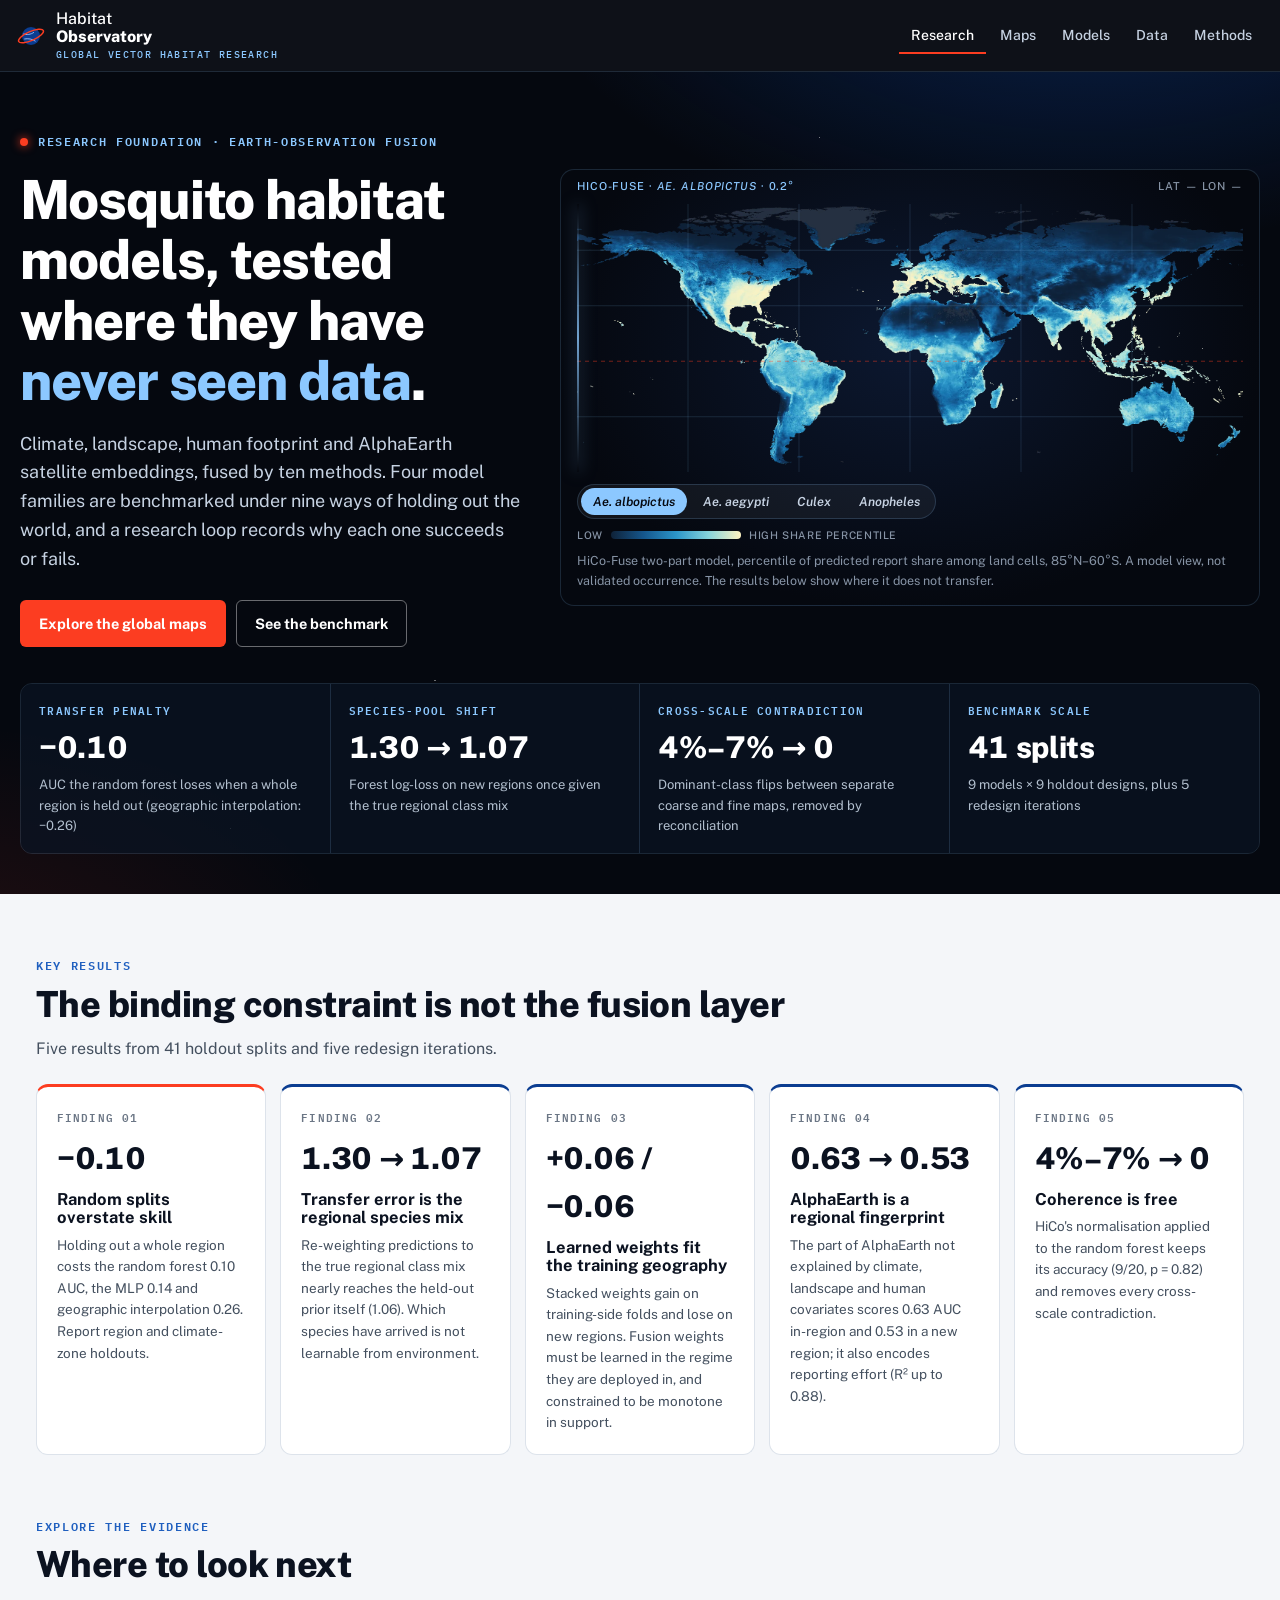
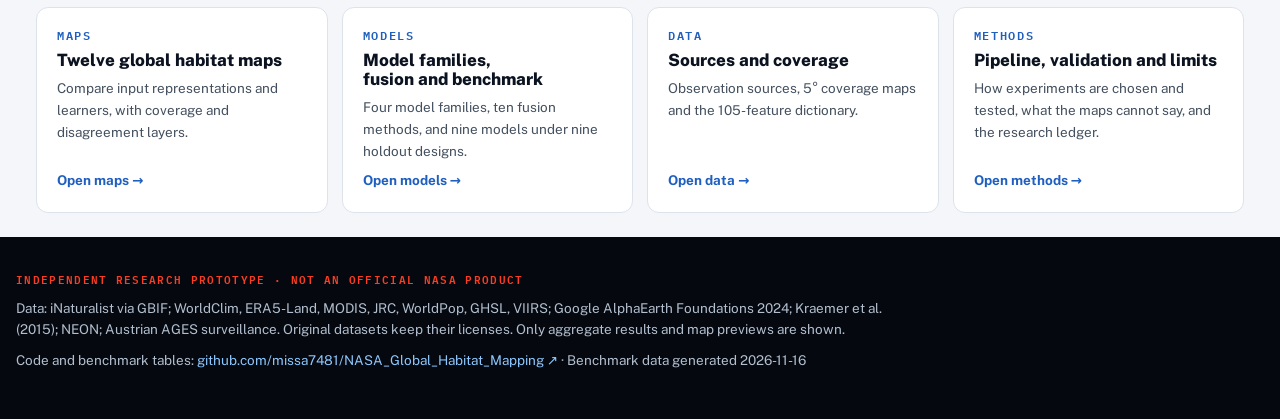
==== index.html @ 1d0cbdd3 "Make Research the landing page and fold research sections into Models and Methods Research home keep" ====
<!doctype html>
<html lang="en">
<head>
<meta charset="utf-8">
<meta name="viewport" content="width=device-width,initial-scale=1,viewport-fit=cover">
<title>Habitat Observatory — Global Mosquito Habitat Research</title>
<meta name="description" content="Global mosquito habitat research: Earth-observation fusion models tested under nine spatial and temporal holdout designs, with twelve released habitat maps.">
<meta name="theme-color" content="#05080f">
<link rel="preconnect" href="https://fonts.googleapis.com">
<link rel="preconnect" href="https://fonts.gstatic.com" crossorigin>
<link rel="stylesheet" href="https://fonts.googleapis.com/css2?family=Public+Sans:wght@400;500;600;700;800&family=IBM+Plex+Mono:wght@400;500;600&display=swap">
<link rel="stylesheet" href="en/style.css">
<link rel="stylesheet" href="en/research.css">
<link rel="icon" href="data:image/svg+xml,%3Csvg xmlns='http://www.w3.org/2000/svg' viewBox='0 0 40 40'%3E%3Ccircle cx='20' cy='20' r='12' fill='%230B3D91'/%3E%3Cellipse cx='20' cy='20' rx='18' ry='6' transform='rotate(-24 20 20)' fill='none' stroke='%23FC3D21' stroke-width='2'/%3E%3C/svg%3E">
</head>
<body>
<a class="skip" href="#main">Skip to content</a>
<header class="site-header">
  <a class="brand" href="#research">
    <svg width="30" height="30" viewBox="0 0 40 40" aria-hidden="true"><circle cx="20" cy="20" r="12" fill="#0B3D91"/><path d="M10 17c4 2 10 1 14-2m-13 9c5-1 11 0 15 3" stroke="#9cc3ff" stroke-width="1.2" fill="none"/><ellipse cx="20" cy="20" rx="18" ry="6" transform="rotate(-24 20 20)" fill="none" stroke="#FC3D21" stroke-width="2"/></svg>
    <span>Habitat <b>Observatory</b><small>Global vector habitat research</small></span>
  </a>
  <nav aria-label="Site">
    <a href="#research" data-page="research">Research</a>
    <a href="#explore" data-page="explore">Maps</a>
    <a href="#models" data-page="models">Models</a>
    <a href="#data" data-page="data">Data</a>
    <a href="#methods" data-page="methods">Methods</a>
  </nav>
</header>
<div class="context-bar" hidden>
  <div><span class="context-dot"></span><b><i>Aedes albopictus</i></b><span class="separator">/</span><span>Asian tiger mosquito</span><span class="tag">2024 environment</span></div>
  <div class="context-right"><span id="connection">Loading research snapshot</span><button id="refresh" title="Reload published snapshot" aria-label="Reload published snapshot">↻</button></div>
</div>

<main id="main">
<div id="fatal" class="error" hidden></div>

<!-- ============================================================ RESEARCH (landing) -->
<section id="page-research" class="page rs">
<section class="hero" id="top">
    <div class="hero-inner">
      <div class="hero-copy">
        <span class="kicker"><i class="pulse" aria-hidden="true"></i>Research foundation · Earth-observation fusion</span>
        <h1>Mosquito habitat models, tested where they have <em>never seen data</em>.</h1>
        <p class="lede">Climate, landscape, human footprint and AlphaEarth satellite embeddings, fused by ten methods. Four model families are benchmarked under nine ways of holding out the world, and a research loop records why each one succeeds or fails.</p>
        <div class="hero-actions">
          <a class="button primary" href="#explore">Explore the global maps</a>
          <a class="button ghost" href="#benchmark">See the benchmark</a>
        </div>
      </div>
      <figure class="globe">
        <div class="hud"><span id="hud-layer">HiCo-Fuse · <i>Ae. albopictus</i> · 0.2°</span><span id="hud-pos">LAT —  LON —</span></div>
        <div class="globe-frame" id="globe-frame">
          <img id="globe-map" src="assets/maps/map_albopictus.webp" width="1800" height="725" alt="Global map of predicted relative report share for the selected mosquito class">
          <svg class="graticule" viewBox="0 0 360 145" preserveAspectRatio="none" aria-hidden="true">
            <line x1="60" x2="60" y1="0" y2="145"/><line x1="120" x2="120" y1="0" y2="145"/><line x1="180" x2="180" y1="0" y2="145"/>
            <line x1="240" x2="240" y1="0" y2="145"/><line x1="300" x2="300" y1="0" y2="145"/>
            <line x1="0" x2="360" y1="25" y2="25"/><line x1="0" x2="360" y1="55" y2="55"/><line class="eq" x1="0" x2="360" y1="85" y2="85"/><line x1="0" x2="360" y1="115" y2="115"/>
          </svg>
          <span class="scan" aria-hidden="true"></span>
        </div>
        <div class="globe-controls">
          <div class="seg" role="group" aria-label="Mosquito class">
            <button type="button" data-map="albopictus" data-name="Ae. albopictus" aria-pressed="true"><i>Ae. albopictus</i></button>
            <button type="button" data-map="aegypti" data-name="Ae. aegypti" aria-pressed="false"><i>Ae. aegypti</i></button>
            <button type="button" data-map="culex" data-name="Culex" aria-pressed="false"><i>Culex</i></button>
            <button type="button" data-map="anopheles" data-name="Anopheles" aria-pressed="false"><i>Anopheles</i></button>
          </div>
          <div class="ramp-legend"><span>Low</span><i></i><span>High share percentile</span></div>
        </div>
        <figcaption>HiCo-Fuse two-part model, percentile of predicted report share among land cells, 85°N–60°S. A model view, not validated occurrence. The results below show where it does not transfer.</figcaption>
      </figure>
    </div>
    <div class="telemetry" id="telemetry" role="list" aria-label="Headline results"></div>
  </section>

  <div class="rs-main">
    <section class="section" id="findings">
      <div class="section-head">
        <span class="kicker">Key results</span>
        <h2>The binding constraint is not the fusion layer</h2>
      </div>
      <p class="section-lede">Five results from 41 holdout splits and five redesign iterations.</p>
      <div class="finding-grid" id="finding-grid"></div>
    </section>
    <section class="section" id="next">
      <div class="section-head"><span class="kicker">Explore the evidence</span><h2>Where to look next</h2></div>
      <div class="next-grid">
        <a class="card next" href="#explore"><span class="kicker">Maps</span><h3>Twelve global habitat maps</h3><p>Compare input representations and learners, with coverage and disagreement layers.</p><span class="go">Open maps →</span></a>
        <a class="card next" href="#models"><span class="kicker">Models</span><h3>Model families, fusion and benchmark</h3><p>Four model families, ten fusion methods, and nine models under nine holdout designs.</p><span class="go">Open models →</span></a>
        <a class="card next" href="#data"><span class="kicker">Data</span><h3>Sources and coverage</h3><p>Observation sources, 5° coverage maps and the 105-feature dictionary.</p><span class="go">Open data →</span></a>
        <a class="card next" href="#methods"><span class="kicker">Methods</span><h3>Pipeline, validation and limits</h3><p>How experiments are chosen and tested, what the maps cannot say, and the research ledger.</p><span class="go">Open methods →</span></a>
      </div>
    </section>
  </div>
</section>

<!-- ============================================================ MAPS -->
<section id="page-explore" class="page explorer" hidden>
  <section class="dataset-overview" aria-label="Dataset size">
    <div><h2>Released global maps</h2><p>12 models · 4 input representations × 4 learners<br>2024 training · NEON temporal checks</p></div>
    <div class="dataset-stat"><strong>1,601</strong><span>Training locations</span><small>Shared across all 12 maps</small></div>
    <div class="dataset-stat"><strong>739</strong><span>Presence locations</span><small>625 iNaturalist + 114 AGES</small></div>
    <div class="dataset-stat"><strong>862</strong><span>Background locations</span><small>Other mosquitoes; not confirmed absences</small></div>
    <div class="dataset-stat"><strong>373</strong><span>Temporal validation sites</span><small>NEON 2026 · 24 detections</small></div>
  </section>
  <aside class="control-panel panel">
    <div class="panel-heading"><h1>Map configuration</h1><span class="tiny-tag">12 models</span></div>
    <div class="control-body">
      <div class="label-row"><label>Input representation</label><span>4 groups</span></div>
      <div id="factor-cards" class="factor-cards"></div>
      <label for="learner">Prediction model</label>
      <select id="learner"></select>
      <div class="control-section">
        <div class="label-row"><label for="region">Region</label><span id="zoom-level">Global</span></div>
        <select id="region">
          <option value="world">Global extent</option><option value="asia">East Asia</option><option value="europe">Europe</option>
          <option value="america">The Americas</option><option value="africa">Africa</option>
        </select>
        <div class="zoom-buttons"><button id="zoom-in">＋ Zoom in</button><button id="zoom-out">− Zoom out</button></div>
        <label class="check"><input id="borders" type="checkbox" checked> Country outlines</label>
      </div>
      <div class="control-section">
        <label class="switch-row"><span>Compare two models</span><input type="checkbox" id="compare-toggle" role="switch"></label>
        <div id="compare-controls" hidden>
          <label for="compare-model">Comparison model B</label>
          <select id="compare-model"></select>
          <p class="muted small">Both maps share a view and colour scale.</p>
        </div>
      </div>
      <div class="scale-card">
        <span class="overline">SPATIAL SUPPORT</span>
        <dl><div><dt>Extraction radius</dt><dd>500 m</dd></div><div><dt>Output grid</dt><dd>0.05°</dd></div><div><dt>Preview interval</dt><dd>0.1°</dd></div></dl>
        <p>Zoom changes your view, not the underlying resolution.</p>
      </div>
      <a class="text-link" href="#data">Explore the input data <span>↗</span></a>
    </div>
    <div class="control-footer"><span class="live-dot"></span> Frozen research release · Nov 5, 2026</div>
  </aside>
  <div class="map-column">
    <div class="map-stage panel">
      <div class="layer-toolbar">
        <div class="segmented" id="quick-layers">
          <button class="active" data-layer="suitability">Suitability</button>
          <button data-layer="input_coverage">Coverage</button>
          <button data-layer="model_disagreement_SD">Disagreement</button>
        </div>
        <select id="layer-select" aria-label="All map layers"></select>
        <button class="icon-button" id="fullscreen" title="Expand map" aria-label="Expand map">⛶</button>
      </div>
      <div class="map-heading"><div><span class="overline">GLOBAL HABITAT SUITABILITY</span><h2 id="map-title">Loading research layers…</h2></div><span class="map-year">2024</span></div>
      <div id="maps">
        <div class="map-wrap"><span class="map-chip" id="label-a">A · Selected model</span><iframe id="map-a" title="Selected model habitat map" src="en/map.html"></iframe></div>
        <div class="map-wrap" id="wrap-b" hidden><span class="map-chip" id="label-b">B · Comparison</span><iframe id="map-b" title="Comparison model habitat map"></iframe></div>
      </div>
      <div class="map-bottom"><span><span class="live-dot"></span><span id="map-status">Loading raster</span></span><a id="download-raster" href="#" download>Download map preview ↓</a></div>
    </div>
    <article class="benchmark-strip panel">
      <div class="strip-heading"><div><span class="overline">MODEL BENCHMARK</span><h3>Spatial development performance</h3></div><a href="#models">All model evidence ↗</a></div>
      <div id="mini-chart" class="mini-chart" aria-label="Average Precision by model"></div>
      <div class="strip-footer"><span>Average Precision (AP) · same 1,601-site cohort</span><span>Click a bar to open its map</span></div>
    </article>
  </div>
  <aside class="inspector panel">
    <div class="inspector-tabs" role="tablist" aria-label="Map inspector">
      <button role="tab" data-inspector="overview" class="active" aria-selected="true">Overview</button>
      <button role="tab" data-inspector="validation" aria-selected="false">Validation</button>
      <button role="tab" data-inspector="quality" aria-selected="false">Quality</button>
    </div>
    <div id="inspector-content"></div>
    <div class="probe-card"><div class="overline">POINT INSPECTOR</div><p id="point-readout">Click a location on the map to inspect its approximate raster value.</p></div>
    <div class="inspector-note"><span class="note-icon">i</span><p>Research suitability, not a probability of presence, mosquito abundance or disease risk.</p></div>
  </aside>
</section>

<!-- ============================================================ MODELS -->
<section id="page-models" class="page content-page" hidden>
  <div class="page-title">
    <div>
      <span class="overline">Models</span>
      <h1>How the models were built and tested.</h1>
      <p class="jump"><a href="#families">Model families</a><a href="#fusion">Fusion methods</a><a href="#benchmark">Benchmark</a><a href="#experiments">Experiments</a><a href="#released-models">Released maps</a></p>
    </div>
  </div>
  <div class="rs rs-block">
    <section class="section" id="families">
      <div class="section-head">
        <span class="kicker">01 · Model families</span>
        <h2>Four model families, built in sequence</h2>
        <p>Each family started from what the previous one could not do. Scores are only comparable within a family, because tasks and labels differ.</p>
      </div>
      <div class="family-grid" id="families-grid"></div>
    </section>
    <section class="section" id="fusion">
      <div class="section-head">
        <span class="kicker">02 · Fusion methods</span>
        <h2>Ten ways to combine Earth-observation evidence</h2>
        <p>From simple concatenation to constrained, support-aware pooling. Each card states the rule, what it assumes and what the holdout benchmark showed.</p>
      </div>
      <div class="filter-row" role="group" aria-label="Filter fusion methods">
        <button type="button" data-filter="all" aria-pressed="true">All</button>
        <button type="button" data-filter="kept" aria-pressed="false">Kept</button>
        <button type="button" data-filter="mixed" aria-pressed="false">Inconclusive</button>
        <button type="button" data-filter="rejected" aria-pressed="false">Rejected</button>
      </div>
      <div class="fusion-grid" id="fusion-grid"></div>
    </section>
    <section class="section" id="benchmark">
      <div class="section-head">
        <span class="kicker">03 · Holdout benchmark</span>
        <h2>Nine models under nine ways of holding out the world</h2>
        <p>Multinomial composition of Culicidae reports (<i>Ae. albopictus</i>, <i>Ae. aegypti</i>, <i>Culex</i>, <i>Anopheles</i>, other) in 7,004 cells at 0.05°, with 105 features. Select a holdout design and a metric.</p>
      </div>
      <div class="bench-controls">
        <div class="seg light" role="group" aria-label="Metric" id="metric-seg">
          <button type="button" data-metric="AUC" aria-pressed="true">Mean AUC</button>
          <button type="button" data-metric="nll" aria-pressed="false">Log-loss</button>
        </div>
        <div class="design-chips" role="group" aria-label="Holdout design" id="design-chips"></div>
      </div>
      <div class="bench-layout">
        <div class="card">
          <div class="card-top"><span id="bar-title">Leave region out</span><span class="muted" id="bar-desc"></span></div>
          <div id="bench-bars" class="chart"></div>
        </div>
        <div class="card">
          <div class="card-top"><span>All designs</span><span class="muted">Darker = better · selected design outlined</span></div>
          <div class="table-wrap"><table class="heat" id="heat-table"></table></div>
        </div>
      </div>
      <p class="note" id="bench-note"></p>
    </section>
    <section class="section" id="experiments">
      <div class="section-head">
        <span class="kicker">04 · Experiments</span>
        <h2>What each redesign tested</h2>
      </div>
      <div class="tabs" role="tablist" aria-label="Experiments" id="exp-tabs">
        <button role="tab" id="tab-weighting" aria-controls="panel-weighting" aria-selected="true">Weighting</button>
        <button role="tab" id="tab-causal" aria-controls="panel-causal" aria-selected="false">Causality &amp; invariance</button>
        <button role="tab" id="tab-decay" aria-controls="panel-decay" aria-selected="false">Support decay</button>
        <button role="tab" id="tab-pool" aria-controls="panel-pool" aria-selected="false">Species pool</button>
        <button role="tab" id="tab-coherence" aria-controls="panel-coherence" aria-selected="false">Coherence</button>
        <button role="tab" id="tab-foundation" aria-controls="panel-foundation" aria-selected="false">Foundation fusion</button>
        <button role="tab" id="tab-oadsdm" aria-controls="panel-oadsdm" aria-selected="false">Observation-aware SDM</button>
        <button role="tab" id="tab-hico" aria-controls="panel-hico" aria-selected="false">HiCo-Fuse</button>
      </div>
      <div class="card tab-panel" role="tabpanel" id="panel-weighting" aria-labelledby="tab-weighting"></div>
      <div class="card tab-panel" role="tabpanel" id="panel-causal" aria-labelledby="tab-causal" hidden></div>
      <div class="card tab-panel" role="tabpanel" id="panel-decay" aria-labelledby="tab-decay" hidden></div>
      <div class="card tab-panel" role="tabpanel" id="panel-pool" aria-labelledby="tab-pool" hidden></div>
      <div class="card tab-panel" role="tabpanel" id="panel-coherence" aria-labelledby="tab-coherence" hidden></div>
      <div class="card tab-panel" role="tabpanel" id="panel-foundation" aria-labelledby="tab-foundation" hidden>
        <h3>Representation and fusion benchmark · <i>Ae. albopictus</i> presence vs target-group background</h3>
        <div id="fusion-callout" class="callout">Loading matched model results…</div>
        <div class="table-wrap">
          <table>
            <caption>Mean average precision and ROC-AUC across the six spatial development folds</caption>
            <thead><tr><th>Representation and learner</th><th class="num">AP mean</th><th class="num">Fold SD</th><th class="num">ROC-AUC</th><th>Result source</th></tr></thead>
            <tbody id="comparison-rows"><tr><td colspan="5">Loading frozen baselines and new MLP results…</td></tr></tbody>
          </table>
        </div>
        <p class="note">Fold SD describes variation across the six spatial contexts; it is not a confidence interval. Background records are not confirmed absences. The twelve released maps built from these baselines are compared <a href="#released-models">below</a>.</p>
      </div>
      <div class="card tab-panel" role="tabpanel" id="panel-oadsdm" aria-labelledby="tab-oadsdm" hidden></div>
      <div class="card tab-panel" role="tabpanel" id="panel-hico" aria-labelledby="tab-hico" hidden></div>
    </section>
    <section class="section" id="released-models">
      <div class="section-head">
        <span class="kicker">05 · Released map models</span>
        <h2>The evidence behind the twelve released maps</h2>
        <p>Global <i>Ae. albopictus</i> maps from four input representations and four learners, selected on one 1,601-site spatial development cohort and checked against NEON surveys.</p>
      </div>
    </section>
  </div>
  <div class="callout">Average Precision (AP) summarises how well positive sites are ranked. Development and NEON diagnostic scores use different labels, regions and prevalence; their difference is not a measure of global accuracy loss.</div>
  <div class="section-heading"><h2>Inputs × prediction models</h2><span>Select a combination to open its map.</span></div>
  <div id="matrix" class="panel table-container"></div>
  <div class="section-heading">
    <h2>Development and NEON diagnostic performance</h2>
    <select id="sort-models" aria-label="Sort model performance">
      <option value="development">Sort by development AP</option>
      <option value="external">Sort by diagnostic AP</option>
      <option value="coverage">Sort by area coverage</option>
    </select>
  </div>
  <div id="model-table" class="panel table-container"></div>
  <div class="section-heading"><h2>Earth-observation foundation encoders</h2><span>Point benchmarks and global deployment are separate milestones.</span></div>
  <div id="foundation-cards" class="card-grid"></div>
  <details class="result-tables" id="result-tables">
    <summary><b>Full result tables</b><span>15 collections · filter, page through or download any table as CSV</span></summary>
    <div class="experiment-workspace">
      <aside id="experiment-menu" class="experiment-menu"></aside>
      <article id="experiment-detail" class="panel padded"></article>
    </div>
  </details>
</section>

<!-- ============================================================ DATA -->
<section id="page-data" class="page content-page" hidden>
  <div class="page-title">
    <div>
      <span class="overline">Data</span>
      <h1>Know what the models learn from.</h1>
      <p>Observation labels, environmental predictors, satellite embeddings and independent surveys each play a separate role.</p>
    </div>
    <input id="data-search" type="search" placeholder="Search sources or variables" aria-label="Search data sources and variables">
  </div>
  <div class="data-flow panel">
    <div><span>01</span><b>Observe</b><small>Species · site · date · source</small></div><i>→</i>
    <div><span>02</span><b>Prepare</b><small>Deduplicate · screen · align</small></div><i>→</i>
    <div><span>03</span><b>Evaluate</b><small>Freeze cohorts · split spatially</small></div><i>→</i>
    <div><span>04</span><b>Map</b><small>Predict · mask · audit</small></div>
  </div>
  <div class="stat-row">
    <div class="stat"><strong>1,601</strong><span>Released-map cohort</span><small>739 presence + 862 target-group background sites, <i>Ae. albopictus</i>, 2024</small></div>
    <div class="stat"><strong>7,004</strong><span>Research report cells</span><small>0.05° cells with iNaturalist Culicidae reports, 5 classes, 2022–2025</small></div>
    <div class="stat"><strong>105</strong><span>Input features</span><small>Climate, landscape, human footprint and 64 AlphaEarth dimensions</small></div>
    <div class="stat"><strong>373</strong><span>Independent survey sites</span><small>NEON 2026, ≥10 km from development sites</small></div>
  </div>
  <div class="callout">Background is not confirmed absence. iNaturalist records obtained through GBIF are one source of observations, not two independent datasets. Point coordinates are never published; coverage is shown in 5° cells.</div>

  <div class="section-heading"><h2>Observation coverage by source</h2><label class="select-label" for="coverage-source">Source <select id="coverage-source" disabled></select></label></div>
  <div class="coverage-layout">
    <div class="panel padded map-card">
      <svg id="coverage-map" viewBox="0 0 720 360" role="img" aria-label="Aggregated global observation coverage map">
        <rect class="map-ocean" x="0" y="0" width="720" height="360"></rect><g id="map-grid"></g><g id="map-cells"></g>
      </svg>
      <div class="map-axis"><span>180°W</span><span>0°</span><span>180°E</span></div>
      <div class="map-legend"><span>Fewer records</span><i></i><span>More records</span></div>
    </div>
    <aside class="panel padded coverage-detail" aria-live="polite">
      <span class="overline">Selected source</span>
      <h2 id="coverage-source-name">Loading…</h2>
      <p id="coverage-source-role"></p>
      <p id="coverage-source-limit" class="muted"></p>
      <div id="coverage-cell-detail" class="cell-detail">Select a coloured cell for its counts.</div>
      <a id="coverage-source-link" target="_blank" rel="noopener">Official source ↗</a>
    </aside>
  </div>

  <div class="section-heading"><h2>Sources and their roles</h2><span>Contribution and limitations of each input</span></div>
  <div id="source-cards" class="card-grid"></div>
  <div class="section-heading"><h2>Feature dictionary</h2><span id="feature-count"></span></div>
  <div id="feature-table" class="panel table-container"></div>
</section>

<!-- ============================================================ METHODS -->
<section id="page-methods" class="page content-page" hidden>
  <div class="page-title">
    <div>
      <span class="overline">Methods</span>
      <h1>Make every result interpretable.</h1>
      <p class="jump"><a href="#pipeline">Pipeline</a><a href="#validation">Validation</a><a href="#limits">Limits</a><a href="#terms">Terms</a><a href="#ledger">Ledger</a><a href="#review">Release review</a></p>
    </div>
  </div>
  <div class="panel padded method-intro">
    <span class="status-pill">Retrospective research</span>
    <h2>What are we mapping?</h2>
    <p>The released maps rank relative habitat suitability for <i>Aedes albopictus</i> under 2024 environmental conditions. The research models predict the composition of mosquito reports (<i>Ae. albopictus</i>, <i>Ae. aegypti</i>, <i>Culex</i>, <i>Anopheles</i>, other) per 0.05° cell.</p>
    <p>Neither is a forecast, a calibrated presence probability, an abundance estimate or a disease-risk map. This is a frozen public snapshot, not a live system.</p>
  </div>

  <div class="rs rs-block">
    <section class="section" id="pipeline">
      <div class="section-head">
        <span class="kicker">Research pipeline</span>
        <h2>Every experiment is chosen by the last one's failure</h2>
        <p>The project runs as a recursive loop. Each iteration records its question, hypothesis, holdout design, result, failure and next step in a structured ledger, so rejected ideas are not retried without new evidence.</p>
      </div>
      <ol class="pipeline">
        <li><b>Data</b><span>iNaturalist reports, surveys, external compendia</span></li>
        <li><b>Representation</b><span>Climate · landscape · human · AlphaEarth 64-D</span></li>
        <li><b>Fusion</b><span>10 methods, from concatenation to support decay</span></li>
        <li><b>Spatial model</b><span>Flat, hierarchical, observation-aware</span></li>
        <li><b>Validation</b><span>9 holdout designs, paired sign tests</span></li>
        <li><b>Diagnosis</b><span>Distance, novelty, prior shift, proxies</span></li>
        <li class="redesign"><b>Redesign</b><span>Next hypothesis from the observed failure</span></li>
      </ol>
    </section>
  </div>
  <div class="section-heading" id="validation"><h2>How models are validated</h2><span>Random splits are a reference only; transfer designs are the headline</span></div>
  <div class="design-grid">
    <article class="panel"><b>Random</b><p>Random 5-fold cells. Mostly interpolation; optimistic.</p></article>
    <article class="panel"><b>Spatial blocks · 5° / 10° / 20°</b><p>Hold out whole blocks; the scale curve shows how skill decays with distance.</p></article>
    <article class="panel"><b>Leave region out</b><p>Train on five world regions, test on the sixth. The main transfer test.</p></article>
    <article class="panel"><b>Environmental cluster</b><p>Hold out one of five climate clusters: novel environments.</p></article>
    <article class="panel"><b>Climate zone</b><p>Hold out tropical, arid, temperate or cold zones.</p></article>
    <article class="panel"><b>Temporal · space-time</b><p>Train on 2022–2024, test on 2025, alone or in held-out blocks.</p></article>
  </div>

  <div class="rs rs-block">
    <section class="section" id="limits">
      <div class="section-head">
        <span class="kicker">Limitations</span>
        <h2>What the benchmark cannot yet answer</h2>
      </div>
      <div class="limit-grid">
        <article class="card"><h3>Regional species pool</h3><p>Which species have arrived in a region cannot be learned from environment. The next data milestone is a species-pool layer for all five classes from checklists and non-iNaturalist records.</p></article>
        <article class="card"><h3>Data deserts</h3><p>Africa has 75 report cells and Latin America is weakest for every model. Global maps there are extrapolations; no architecture replaces absent evidence.</p></article>
        <article class="card"><h3>Observation bias</h3><p>AlphaEarth encodes human footprint (spatial-CV R² up to 0.88), so report-based models can learn where people report. Surveys spanning the urban gradient are needed to separate effort from habitat.</p></article>
        <article class="card"><h3>Not risk or abundance</h3><p>Maps rank relative habitat suitability or report composition. They are not calibrated presence probabilities, abundance, disease risk or forecasts.</p></article>
      </div>
    </section>
  </div>
  <details class="result-tables" id="terms">
    <summary><b>Terms and metrics</b><span>Plain-language definitions with worked examples</span></summary>
    <div class="experiment-workspace"><div id="glossary" class="card-grid"></div></div>
  </details>

  <div class="rs rs-block">
    <section class="section" id="ledger">
      <div class="section-head">
        <span class="kicker">Research ledger</span>
        <h2>Ledger of iterations</h2>
        <p>One structured entry per experiment, with what improved, what failed and the next step it set.</p>
      </div>
      <div class="filter-row" role="group" aria-label="Filter ledger" id="ledger-filter"></div>
      <div class="card"><div class="table-wrap"><table id="ledger-table"></table></div></div>
    </section>
  </div>
  <details class="result-tables" id="review">
    <summary><b>Release review</b><span id="audit-time"></span></summary>
    <div class="experiment-workspace">
  <div class="callout">This public site does not run training or inspect new data. Changes appear here only after a reviewed publication.</div>
  <div id="release-summary" class="panel padded"></div>
  <div id="audit-cards" class="card-grid" style="margin-top:16px"></div>

    </div>
  </details>
  <div class="section-heading"><h2>Methods literature</h2><span>Preprints are labelled; method papers do not establish mosquito-scale accuracy</span></div>
  <div class="paper-grid">
    <article class="panel"><span class="tag">Species distribution · preprint</span><b>OCELOT: planetary-scale SDM with satellite foundation embeddings</b><p>Coordinates plus satellite embeddings with bias-aware sampling.</p><a href="https://arxiv.org/abs/2611.00284v2" target="_blank" rel="noopener">van Merriënboer et al. (2026) ↗</a></article>
    <article class="panel"><span class="tag">Temporal multispectral pretraining</span><b>SatMAE</b><p>Masked-autoencoder pretraining for time-series and multispectral imagery.</p><a href="https://arxiv.org/abs/2207.08051" target="_blank" rel="noopener">Cong et al. (2022), NeurIPS ↗</a></article>
    <article class="panel"><span class="tag">Multimodal EO · preprint</span><b>AnySat</b><p>Scale-adaptive self-supervised encoders across sensors.</p><a href="https://arxiv.org/abs/2412.14123" target="_blank" rel="noopener">Astruc et al. (2024) ↗</a></article>
    <article class="panel"><span class="tag">EO foundation model · preprint</span><b>Prithvi-EO-2.0</b><p>Multitemporal multispectral foundation model; used here as a frozen encoder.</p><a href="https://arxiv.org/abs/2412.02732" target="_blank" rel="noopener">Szwarcman et al. (2024) ↗</a></article>
    <article class="panel"><span class="tag">Generative multimodal EO</span><b>TerraMind</b><p>Fusion across geospatial modalities; generated modalities are not independent evidence.</p><a href="https://arxiv.org/abs/2504.11171" target="_blank" rel="noopener">Jakubik et al. (2025) ↗</a></article>
    <article class="panel"><span class="tag">Pseudo-absences · peer-reviewed</span><b>Pseudo-absences for deep SDMs</b><p>Background selection and spatial evaluation are central design choices.</p><a href="https://doi.org/10.1016/j.ecoinf.2024.102623" target="_blank" rel="noopener">Zbinden et al. (2024) ↗</a></article>
    <article class="panel"><span class="tag">Deep SDM benchmark · peer-reviewed</span><b>Deep learning for species distributions</b><p>Conventional baselines and spatial holdouts before complex networks.</p><a href="https://doi.org/10.1111/geb.70184" target="_blank" rel="noopener">Kellenberger et al. (2026) ↗</a></article>
    <article class="panel"><span class="tag">Mosquito remote sensing · peer-reviewed</span><b>Satellite vs ground suitability for vector mosquitoes</b><p>Direct <i>Ae. albopictus</i> evidence; regional, not a global transfer test.</p><a href="https://doi.org/10.1093/jme/tjac145" target="_blank" rel="noopener">McMahon et al. (2022) ↗</a></article>
  </div>
  <div class="section-heading"><h2>Downloads and further sources</h2></div>
  <div id="references" class="panel padded"></div>
</section>
</main>

<footer class="site-footer">
  <div>
    <span class="footer-notice">Independent research prototype · not an official NASA product</span>
    <p>Data: iNaturalist via GBIF; WorldClim, ERA5-Land, MODIS, JRC, WorldPop, GHSL, VIIRS; Google AlphaEarth Foundations 2024; Kraemer et al. (2015); NEON; Austrian AGES surveillance. Original datasets keep their licenses. Only aggregate results and map previews are shown.</p>
    <p>Code and benchmark tables: <a href="https://github.com/missa7481/NASA_Global_Habitat_Mapping" target="_blank" rel="noopener">github.com/missa7481/NASA_Global_Habitat_Mapping ↗</a> · <span id="generated"></span></p>
  </div>
</footer>
<div id="toast" role="status" hidden></div>
<div class="tip" id="tip" hidden></div>
<script src="en/content.js"></script>
<script src="en/app.js"></script>
<script src="en/coverage.js"></script>
<script src="en/research.js"></script>
</body>
</html>
---- en/style.css ----
:root{--ink:#263c38;--muted:#63766f;--blue:#24634d;--teal:#43877d;--amber:#f4b946;--bg:#f3f3ed;--line:#d9e0d7;--white:#fff;--shadow:0 4px 24px #294d7310}*{box-sizing:border-box}html{scroll-behavior:smooth}body{margin:0;background:var(--bg);color:var(--ink);font:13px/1.55 Arial,Helvetica,sans-serif}a{color:var(--blue);text-decoration:none}a:hover{color:#174b39}button,input,select{font:inherit;color:inherit}button,a,select{-webkit-tap-highlight-color:transparent}button{background:white;border:1px solid #dbe6ee;border-radius:7px;padding:7px 10px;cursor:pointer;transition:background .15s,box-shadow .15s}button:hover{background:#edf3e8;border-color:#bbd2f3}button:disabled{opacity:.45;cursor:default}button:focus-visible,a:focus-visible,select:focus-visible,input:focus-visible{outline:3px solid #79b2ff;outline-offset:2px}select,input[type=search]{background:#fff;border:1px solid #dbe6ee;border-radius:7px;padding:9px 10px;max-width:100%;min-width:0}select{cursor:pointer}h1,h2,h3,p{margin-top:0}h2{font-size:16px;line-height:1.4}h3{font-size:13px}.app-header{height:66px;display:flex;align-items:center;gap:35px;padding:0 22px;border-bottom:1px solid var(--line);background:white}.brand{color:#1e405e;display:flex;align-items:center;gap:9px;line-height:1.2;font-weight:700;font-size:19px;white-space:nowrap}.brand-mark{background:linear-gradient(140deg,#2a634c,#789b74);width:34px;height:34px;display:grid;place-items:center;color:white;border-radius:10px;font-size:28px;font-weight:400}.brand-light{font-weight:400;margin-left:3px}.brand small{display:block;color:#8da1b2;font-size:8px;letter-spacing:2.1px;margin-top:5px;font-weight:600}nav{display:flex;height:100%;gap:5px}nav>a{display:flex;align-items:center;position:relative;padding:0 15px;font-size:12px;color:#8192a4;font-weight:600;gap:6px}nav>a.active{color:var(--blue)}nav>a.active:after{content:'';position:absolute;bottom:0;left:15px;right:15px;height:3px;border-radius:3px;background:var(--blue)}.header-actions{margin-left:auto;display:flex;align-items:center;gap:16px;font-size:11px;white-space:nowrap}.header-actions>a{color:#6a8195}.method-link{background:#f1f3ec;padding:8px 12px;border:1px solid var(--line);border-radius:6px}.context-bar{display:flex;align-items:center;justify-content:space-between;min-height:42px;padding:8px 22px;font-size:11px;color:#8497a8;background:#fbfdff;border-bottom:1px solid var(--line);gap:10px}.context-bar>div{display:flex;align-items:center;gap:10px;flex-wrap:wrap}.context-bar b{font-weight:600;color:#4e6c80}.context-dot{width:7px;height:7px;background:#33b9ab;border-radius:50%}.separator{color:#c3cfda}.tag{font-size:9px;border:1px solid #deebf2;padding:3px 8px;border-radius:4px;color:#8a9eb0;background:#f5f6ef}.context-right{font-size:10px}.context-right button{padding:2px 6px;border:0;background:none;font-size:17px}.live-dot{width:6px;height:6px;display:inline-block;background:#25b8a0;border-radius:50%;flex-shrink:0}.panel{background:white;border:1px solid var(--line);border-radius:10px;box-shadow:var(--shadow);min-width:0}.explorer{display:grid;grid-template-columns:244px minmax(0,1fr) 282px;gap:12px;padding:14px;min-height:calc(100vh - 108px);height:calc(100vh - 108px);min-height:650px}.control-panel,.inspector{display:flex;flex-direction:column;overflow:hidden}.panel-heading{display:flex;align-items:center;justify-content:space-between;padding:16px 15px;border-bottom:1px solid var(--line);gap:6px}.panel-heading h1{margin:0;font-size:13px;font-weight:650}.tiny-tag{background:#f1f3ec;color:#8598a8;padding:2px 5px;font-size:9px;border-radius:4px;white-space:nowrap}.control-body{padding:15px;overflow:auto;flex:1}.control-body>label{display:block;margin:16px 0 7px;font-weight:600;font-size:10px}.control-body select{width:100%;font-size:11px}.label-row{display:flex;justify-content:space-between;align-items:center;margin-bottom:9px;gap:5px;font-size:10px}.label-row label{font-weight:600}.label-row>span{color:var(--muted);font-size:9px}.factor-cards{display:grid;gap:7px}.factor-card{display:flex;text-align:left;align-items:center;gap:10px;padding:10px;background:#fbfdff;border-color:#e6edf4;position:relative;line-height:1.4}.factor-card.active{border-color:#8fae92;background:#edf3e8;box-shadow:inset 3px 0 #39724f}.factor-card b{display:block;font-size:11px;font-weight:600}.factor-card small{display:block;font-size:9px;color:#829ab0;margin-top:3px}.factor-icon{width:28px;height:28px;display:grid;place-items:center;flex-shrink:0;background:#eaf3ff;color:#3e7360;border-radius:7px;font-size:16px}.factor-card[data-factor=Environment41] .factor-icon{background:#e6f8f3;color:#20ae91}.factor-card[data-factor=AlphaEarth64] .factor-icon{background:#f1eeff;color:#8b73dd}.factor-card[data-factor=Environment_AlphaEarth105] .factor-icon{background:#fff5db;color:#e4aa2c}.control-section{border-top:1px solid var(--line);margin-top:18px;padding-top:16px}.zoom-buttons{display:flex;gap:7px;margin-top:8px}.zoom-buttons>button{flex:1;font-size:10px;padding:7px 4px}.check{display:flex;align-items:center;gap:7px;margin-top:11px;font-size:10px;color:#748b9e}.check input{accent-color:#326e51}.switch-row{display:flex;align-items:center;justify-content:space-between;font-size:11px;font-weight:600}.switch-row input{appearance:none;background:#d9e4ee;width:28px;height:16px;border-radius:20px;cursor:pointer;position:relative;margin:0;transition:.2s}.switch-row input:before{content:'';width:12px;height:12px;border-radius:50%;background:#fff;position:absolute;left:2px;top:2px;box-shadow:0 1px 3px #0002;transition:.2s}.switch-row input:checked{background:var(--teal)}.switch-row input:checked:before{left:14px}#compare-controls label{display:block;margin:10px 0 6px;font-size:10px}.scale-card{background:#f5f6ef;border:1px solid #e5eef9;border-radius:7px;padding:12px;margin:18px 0 13px}.overline{display:block;font-size:8px;font-weight:700;letter-spacing:1.4px;color:#8aa0b2}.scale-card dl{margin:9px 0}.scale-card dl>div{display:flex;justify-content:space-between;gap:5px;font-size:10px;margin:6px 0}.scale-card dt{color:#7b91a4}.scale-card dd{margin:0;font-weight:600}.scale-card p{font-size:9px;color:#90a0b0;line-height:1.7;margin:0}.text-link{font-size:10px;display:flex;justify-content:space-between}.control-footer{font-size:9px;background:#fcfdff;border-top:1px solid var(--line);padding:11px 15px;color:#8a9dad;display:flex;align-items:center;gap:6px}.map-column{display:flex;flex-direction:column;gap:12px;min-width:0;min-height:0}.map-stage{display:flex;flex-direction:column;flex:1;min-height:330px;overflow:hidden;position:relative;background:#dcebef}.layer-toolbar{display:flex;align-items:center;gap:8px;padding:10px 12px;background:#ffffffed;border-bottom:1px solid #e0ebf4;z-index:2}.segmented{display:flex;background:#edf3f9;border-radius:6px;padding:3px;gap:2px}.segmented button{border:0;background:transparent;padding:6px 10px;font-size:10px;color:#8297aa;box-shadow:none}.segmented button.active{color:#337cea;background:white;box-shadow:0 1px 5px #274b7c15}.layer-toolbar select{font-size:10px;max-width:190px;padding:6px;margin-left:auto;flex:1}.icon-button{font-size:17px;padding:0 7px;border:0;background:none;color:#7a94a8}.map-heading{position:absolute;z-index:1;top:64px;left:20px;right:20px;display:flex;align-items:center;justify-content:space-between;pointer-events:none}.map-heading .overline{color:#7e9db4;font-size:8px}.map-heading h2{font-size:13px;font-weight:600;margin:4px 0;color:#47738f}.map-year{font-size:12px;color:#82a7c0;background:#ffffffaf;border-radius:5px;padding:5px 10px;border:1px solid #ffffff}#maps{display:flex;flex:1;min-height:0;min-width:0}.map-wrap{flex:1;min-width:0;position:relative}.map-wrap+ .map-wrap{border-left:2px solid #fff}.map-wrap iframe{width:100%;height:100%;display:block;border:0}.map-chip{position:absolute;top:65px;left:12px;background:#fffdf5eb;color:#718a9d;font-size:9px;border:1px solid #dfeaf2;border-radius:5px;padding:4px 8px;z-index:1;display:none}#maps.comparing .map-chip{display:block}#maps.comparing .map-wrap iframe{padding-top:57px}#maps.comparing{background:#dcebef}.map-bottom{display:flex;justify-content:space-between;gap:9px;padding:9px 13px;font-size:9px;background:white;border-top:1px solid var(--line);flex-wrap:wrap}.map-bottom>span{display:flex;align-items:center;gap:5px;color:#859baa}.map-bottom a{white-space:nowrap}.benchmark-strip{flex:0 0 155px;padding:14px 17px;overflow:hidden}.strip-heading{display:flex;align-items:center;justify-content:space-between;gap:10px}.strip-heading h3{font-size:11px;font-weight:600;margin:3px 0 0}.strip-heading a{font-size:9px}.mini-chart{display:grid;grid-template-columns:repeat(12,1fr);gap:8px;height:72px;margin:6px 0 5px;align-items:end}.mini-chart button{height:100%;padding:0;border:0;border-radius:0;background:transparent;display:flex;flex-direction:column;align-items:center;justify-content:flex-end;gap:3px;min-width:0}.mini-chart .bar{display:block;width:65%;border-radius:3px 3px 0 0;min-height:4px;max-width:30px;background:#a7d0fb}.mini-chart button.active .bar{background:linear-gradient(#5aa4f5,#357de6)}.mini-chart button.active .bar-label{color:var(--blue);font-weight:700}.bar-value{font-size:8px;color:#8da2b4}.bar-label{font-size:8px;color:#93a8b8;white-space:nowrap}.strip-footer{display:flex;justify-content:space-between;font-size:8px;color:#9aabb9;gap:8px}.inspector-tabs{display:flex;gap:3px;padding:13px 10px 0;border-bottom:1px solid var(--line)}.inspector-tabs button{flex:1;font-size:10px;color:#8a9cac;border:0;border-bottom:2px solid transparent;border-radius:0;background:none;padding:0 2px 11px}.inspector-tabs button.active{color:#377be3;border-bottom-color:#4c8bf0}.inspector{overflow-y:auto}#inspector-content{padding:16px}.result-hero{background:linear-gradient(120deg,#edf3e8,#f6fbff);border:1px solid #dfecfd;border-radius:8px;padding:15px;margin-bottom:13px}.result-hero>span{font-size:10px;color:#7192af;display:block}.result-hero strong{font-size:37px;font-weight:650;color:#3980e4;letter-spacing:-1px;line-height:1.45;font-variant-numeric:tabular-nums}.result-hero small{display:block;color:#8ba3b7;font-size:9px}.result-subtitle{font-size:10px;color:#6b8aa4;line-height:1.6;margin-bottom:15px}.score-grid{display:grid;grid-template-columns:1fr 1fr;gap:14px 12px;padding:3px 0 15px;border-bottom:1px solid var(--line)}.score-grid span{font-size:9px;color:#94a5b5;display:block}.score-grid b{font-size:18px;font-weight:550;color:#4a6c89}.score-grid small{font-size:8px;color:#9babb9;display:block}.chart-title{display:flex;justify-content:space-between;font-size:10px;margin:19px 0 10px;color:#6d859c}.score-bars .score-bar{display:flex;align-items:center;gap:8px;margin:10px 0;font-size:9px;color:#8499ab}.score-bar>span{width:65px}.score-bar>i{height:6px;flex:1;background:#edf3f9;border-radius:5px;overflow:hidden}.score-bar i>b{display:block;height:100%;background:#70aef1;border-radius:5px}.score-bar:last-child i>b{background:#3bc5b4}.score-bar em{font-style:normal;min-width:31px;text-align:right;font-variant-numeric:tabular-nums}.small-note{font-size:9px;color:#8b9eae;line-height:1.7;margin:10px 0}.coverage-track{height:5px;background:#edf3f8;border-radius:5px;overflow:hidden;margin:10px 0}.coverage-track i{display:block;background:#38c4b0;height:100%}.probe-card{margin:0 16px 15px;background:#f8fbfe;border:1px solid #e2ecf4;padding:12px;border-radius:7px}.probe-card p{font-size:10px;color:#8199ac;margin:7px 0 0;word-break:break-word}.inspector-note{display:flex;gap:8px;padding:12px 15px;background:#fffbf0;border-top:1px solid #f3e9c9;margin-top:auto}.inspector-note p{font-size:9px;color:#a89768;margin:0}.note-icon{color:#cbb06a;font-size:15px}.inspector .evidence-links{display:flex;flex-wrap:wrap;gap:9px;font-size:9px;margin-top:17px}.quality-option{width:100%;text-align:left;display:block;padding:10px;margin:7px 0;border-color:var(--line);font-size:11px}.quality-option.active{background:#ecf5ff;border-color:#b6d4ff}.quality-option small{display:block;color:#8ba0b1;font-size:9px;margin-top:4px}.inspector-list{padding-left:16px;color:#8498a9;font-size:10px}.inspector-list li{margin:8px 0}.content-page{max-width:1450px;margin:auto;padding:32px 34px 50px}.page-title{display:flex;align-items:center;justify-content:space-between;gap:20px;margin-bottom:25px}.page-title h1{font-size:30px;letter-spacing:-.7px;font-weight:600;margin:7px 0 10px}.page-title p{font-size:12px;color:#8398aa;margin:0}.page-title .overline{color:#4488d8}.status-pill{font-size:10px;background:#eaf5ff;color:#5c90bd;border:1px solid #d7e9f9;padding:5px 11px;border-radius:20px;white-space:nowrap}.callout{font-size:11px;color:#7391ab;line-height:1.8;background:#eaf4ff;border:1px solid #d8e9fa;border-left:3px solid #80b8f7;padding:13px 17px;border-radius:6px;margin:20px 0}.section-heading{display:flex;align-items:center;justify-content:space-between;gap:20px;margin:25px 0 12px}.section-heading h2{font-size:16px;margin:0}.section-heading>span{font-size:11px;color:#92a4b2}.section-heading select{font-size:11px}.padded{padding:22px}.table-container{padding:15px;overflow:auto}table{width:100%;border-collapse:collapse;text-align:left;font-size:11px}th{background:#f7fafd;color:#879db0;font-weight:500;padding:11px 12px;font-size:10px;white-space:nowrap}td{padding:13px 12px;border-bottom:1px solid #edf2f7;vertical-align:top}tr:last-child td{border-bottom:0}td.numeric{font-variant-numeric:tabular-nums;white-space:nowrap}tr.selected{background:#f1f8ff}.matrix button{width:100%;padding:12px;font-size:14px;color:#5a7c9c;background:#fbfdff}.matrix button small{display:block;font-size:8px;color:#93a9b9;margin-top:3px}.matrix button.selected{background:#eaf4ff;border-color:#8ebcfb;color:#357edc}.matrix td:first-child{min-width:180px}.badge{display:inline-block;font-size:9px;font-weight:500;padding:3px 8px;border-radius:20px;background:#eef3f8;color:#8a9ba9;white-space:nowrap}.badge.pass,.badge.unchanged,.badge.baseline_recorded,.badge.completed{color:#258b79;background:#e8f8f1}.badge.warning,.badge.changed,.badge.manual_review,.badge.awaiting_protocol_review{background:#fff4d9;color:#b7954c}.badge.fail,.badge.error,.badge.failed{background:#fff0ec;color:#ce806a}.card-grid{display:grid;grid-template-columns:repeat(auto-fit,minmax(275px,1fr));gap:16px}.card-grid .panel{padding:22px}.card-grid h2{font-size:16px;margin:12px 0}.card-grid p{font-size:12px;color:#8096a8}.card-grid details{font-size:11px;color:#8096a8}.evidence-links{display:flex;gap:13px;flex-wrap:wrap;font-size:10px;margin-top:15px}.muted{color:var(--muted)}.small{font-size:10px}.card-grid .strength{color:#389e90;font-size:11px}.primary{background:#3e88ed;color:white;border-color:#3e88ed;padding:10px 16px}.primary:hover{background:#2875da;color:white}.experiment-workspace{display:grid;grid-template-columns:235px minmax(0,1fr);gap:20px}.experiment-menu{display:flex;flex-direction:column;gap:6px}.experiment-menu button{text-align:left;background:transparent;border-color:transparent;padding:12px 14px;font-size:11px;color:#7f95a7}.experiment-menu button.active{background:white;border-color:#bfdbfc;color:#397dd3;box-shadow:var(--shadow)}.experiment-menu small{display:block;margin-top:4px;font-size:9px;color:#9aafc0}.experiment-intro{font-size:12px;color:#8096a8;line-height:1.9}.experiment-tools{display:flex;gap:10px;margin:17px 0}.experiment-tools input{flex:1;min-width:0}.experiment-tools button{font-size:11px}.experiment-results{max-height:560px;overflow:auto}.experiment-results th{position:sticky;top:0}.pager{display:flex;align-items:center;gap:12px;font-size:10px;margin-top:15px;color:#8ba0b1}.data-flow{display:flex;align-items:center;padding:22px 25px;gap:20px;justify-content:space-between}.data-flow>div{display:grid;grid-template-columns:34px 1fr;column-gap:10px;flex:1}.data-flow div>span{grid-row:span 2;font-size:23px;color:#8bc6f7;font-weight:300}.data-flow small{font-size:10px;color:#92a8b9}.data-flow b{font-size:12px;font-weight:600}.data-flow>i{font-style:normal;color:#b3c9da}.worker-grid{display:grid;grid-template-columns:repeat(3,1fr);gap:18px}.worker-grid h2{font-size:16px;margin:13px 0 8px}.worker-grid p{font-size:12px;color:#8599aa}.worker-icon{display:grid;place-items:center;width:35px;height:35px;border-radius:10px;font-size:12px}.blue{color:#5796e8;background:#eaf3ff}.teal{color:#37ac99;background:#e7f8f4}.amber{color:#bf9a44;background:#fff6dd}#job-status{font-size:11px;margin-top:13px}.source-summary{min-width:180px;font-size:11px;word-break:break-word}pre{white-space:pre-wrap;word-break:break-word;font:10px/1.7 ui-monospace,monospace}.stage{display:inline-block;font-size:9px;border:1px solid #e0eaf2;border-radius:6px;padding:6px 9px;margin:4px 4px 4px 0;color:#8da2b3}.candidate{padding:14px 0;border-bottom:1px solid var(--line)}.candidate p{font-size:11px;color:#8098aa}.audit-heading{display:flex;justify-content:space-between;align-items:start;gap:10px}.audit-heading h3{font-size:12px;font-weight:600;margin:0}.formula{background:#edf3e8;padding:13px;border-radius:6px;color:#5b82a7;font:12px ui-monospace,monospace}.glossary-term{font-size:24px;color:#448be1;margin-bottom:8px}.method-intro{margin-bottom:20px}.method-intro h2{margin-top:12px}.method-intro p{font-size:13px;color:#8095a7}.reference{border-bottom:1px solid var(--line);padding:14px 0}.reference:first-child{padding-top:0}.reference:last-child{border:0}.reference small{display:block;font-size:11px;color:#93a5b3;margin-top:4px}.empty{color:#8da0b0;padding:20px;font-size:12px}.error{padding:20px;background:#fff0eb;color:#b46f5e}#toast{position:fixed;bottom:22px;left:50%;transform:translateX(-50%);padding:12px 20px;background:#256ec9;color:white;font-size:12px;box-shadow:0 5px 30px #2b6bba40;border-radius:9px;z-index:30;max-width:90vw}.map-stage:fullscreen{width:100vw;height:100vh;border:0;border-radius:0}.map-stage:fullscreen .map-heading{top:70px}[hidden]{display:none!important}@media(min-width:1650px){.explorer{grid-template-columns:260px minmax(0,1fr) 310px;gap:16px;padding:16px}.control-body{padding:18px}.factor-card{padding:12px}.benchmark-strip{flex-basis:170px}.mini-chart{height:84px}.result-hero strong{font-size:42px}}@media(max-width:1250px){.app-header{gap:18px;padding:0 15px}nav>a{padding:0 10px;font-size:11px}.brand{font-size:16px}.explorer{grid-template-columns:215px minmax(0,1fr) 240px;gap:9px;padding:10px}.control-body{padding:12px}.factor-card{gap:7px;padding:9px}.layer-toolbar{flex-wrap:wrap;gap:5px}.layer-toolbar select{max-width:125px}.segmented button{padding:5px 6px;font-size:9px}.inspector-tabs{padding:12px 6px 0}#inspector-content{padding:13px}.map-heading{top:70px;left:12px}.map-heading h2{font-size:11px}.map-year{display:none}.map-bottom{font-size:8px}.mini-chart{gap:3px}.bar-label{font-size:7px}.strip-footer{font-size:7px}}@media(max-width:1000px){.explorer{grid-template-columns:215px minmax(0,1fr);height:auto;min-height:0}.map-column{min-height:650px}.inspector{grid-column:1/-1;display:grid;grid-template-columns:1fr 1fr}.inspector-tabs{grid-column:1/-1;justify-content:start}.inspector-tabs button{max-width:130px}#inspector-content{grid-row:span 2}.probe-card{margin:15px}.inspector-note{margin:0 15px 15px;border:1px solid #f3e9c9;border-radius:6px}.header-actions{gap:8px}.method-link{padding:6px}.brand small{letter-spacing:1.4px}.context-right #connection{max-width:140px}.worker-grid{grid-template-columns:1fr}.data-flow{gap:8px;padding:18px}.data-flow small{font-size:9px}.content-page{padding:25px 20px}.experiment-workspace{grid-template-columns:195px minmax(0,1fr)}}@media(max-width:720px){.app-header{height:auto;min-height:65px;flex-wrap:wrap;gap:8px;padding:12px 14px 0}.brand{font-size:18px}.header-actions{position:absolute;top:16px;right:14px}.method-link{display:none}nav{order:3;width:100%;height:42px;justify-content:space-between}nav>a{padding:0 9px}.context-bar{padding:8px 14px}.context-bar .tag{display:none}.context-bar>div{gap:6px}.context-right #connection{display:none}.context-bar b{font-size:10px}.context-bar span{font-size:9px}.explorer{grid-template-columns:1fr;gap:12px;padding:10px}.control-panel{display:block}.control-body{display:grid;grid-template-columns:1fr 1fr;gap:12px;padding:14px}.control-body>.label-row,.factor-cards,.control-body>.scale-card,.control-body>.text-link{grid-column:1/-1}.factor-cards{grid-template-columns:1fr 1fr;gap:7px}.factor-card b{font-size:10px}.factor-card small{font-size:8px}.factor-icon{width:24px;height:24px;font-size:14px}.control-body>label{margin:0;align-self:center}.control-section{margin:0;padding-top:12px;grid-column:1/-1}.control-section .label-row{margin-bottom:6px}.zoom-buttons{display:inline-flex;width:67%;margin-right:5px}.control-section .check{display:inline-flex}.control-section:has(#region){display:grid;grid-template-columns:1fr 1fr;gap:7px}.control-section:has(#region) .label-row{align-self:center;margin:0}.zoom-buttons{width:auto;margin:0}.scale-card{margin:0;padding:10px}.scale-card dl{display:flex;gap:12px;justify-content:space-between}.scale-card dl>div{display:block;margin:0}.scale-card dd{margin-top:3px}.scale-card p{font-size:8px}.control-footer{padding:8px 14px}.control-body>.text-link{display:none}.map-column{min-height:630px}.map-stage{min-height:465px}.map-heading{top:68px}.layer-toolbar{padding:8px;flex-wrap:nowrap}.layer-toolbar select{max-width:125px;font-size:9px;min-width:80px}.segmented button{font-size:8px;padding:5px}.map-heading h2{font-size:11px}.inspector{display:block}.inspector-tabs{padding:13px 12px 0}.inspector-tabs button{max-width:none}.result-hero{margin-bottom:15px}.score-grid{grid-template-columns:repeat(4,1fr);gap:8px}.score-grid b{font-size:17px}.probe-card{margin:15px}.inspector-note{margin:0;border:0;border-radius:0}.benchmark-strip{padding:12px;flex-basis:150px}.mini-chart{gap:3px}.mini-chart .bar{width:75%}.strip-footer{font-size:7px}.strip-heading a{font-size:8px}#maps.comparing{flex-direction:column;min-height:550px}#maps.comparing .map-wrap{min-height:275px}#maps.comparing .map-wrap iframe{height:275px;padding-top:25px}#maps.comparing .map-chip{top:8px}.map-stage:has(#maps.comparing){min-height:650px}.map-stage:has(#maps.comparing) .map-heading{display:none}.page-title{align-items:start;flex-wrap:wrap;gap:12px}.page-title h1{font-size:26px}.content-page{padding:22px 14px 35px}.page-title .status-pill{display:none}.page-title input{width:100%}.section-heading{flex-wrap:wrap;gap:8px}.section-heading h2{font-size:15px}.section-heading>span{font-size:10px}.card-grid{grid-template-columns:1fr}.experiment-workspace{grid-template-columns:1fr}.experiment-menu{flex-direction:row;overflow:auto}.experiment-menu button{min-width:180px}.experiment-tools{flex-wrap:wrap}.experiment-tools input{min-width:160px}.padded{padding:17px}.data-flow{display:grid;grid-template-columns:1fr 1fr;gap:18px}.data-flow>i{display:none}.matrix td:first-child{min-width:135px}.table-container{padding:10px}.glossary-term{font-size:21px}}

/* Cartographic research theme: Arial and restrained survey-map colors. */
*{font-family:Arial,Helvetica,sans-serif}body{color:#263c38}.app-header{border-top:4px solid #24543b}.brand{color:#254c3a}.brand-mark{border-radius:3px;background:#315f45}.panel{border-radius:5px;box-shadow:0 2px 10px #203d2a08}.map-heading{background:#f5f5ed;border-bottom:1px solid #d4ddd2}.map-heading h2{color:#365747}.map-year{color:#526e57;background:#fffef7}.factor-card.active{background:#edf3e8;border-color:#86a78b;box-shadow:inset 3px 0 #3e7250}.factor-card small,.muted,.overline{color:#65796e}.legend{border-radius:3px}.dataset-overview{grid-column:1/-1;background:#fffef9;border:1px solid #d7ded2;border-left:4px solid #355f43;border-radius:4px;padding:12px 18px;display:grid;grid-template-columns:1.2fr repeat(4,1fr);gap:16px;align-items:center}.dataset-overview h2{margin:0 0 4px;font-size:14px}.dataset-overview p{margin:0;font-size:10px;color:#63766a}.dataset-stat{border-left:1px solid #dce2d7;padding-left:16px}.dataset-stat strong{display:block;font-size:25px;line-height:1.2;color:#2f6045;font-weight:700;font-variant-numeric:tabular-nums}.dataset-stat span{display:block;font-size:11px;margin:4px 0}.dataset-stat small{display:block;font-size:9px;color:#607267}.explorer{grid-template-rows:auto minmax(0,1fr);min-height:760px}.check input{accent-color:#316546}button:hover{background:#eef3e8;border-color:#8ca88b}a:hover{color:#1d513b}:focus-visible{outline-color:#5e8d73!important}
@media(max-width:1100px){.explorer{grid-template-rows:auto}.dataset-overview{grid-template-columns:repeat(4,1fr)}.dataset-overview>div:first-child{grid-column:1/-1}.dataset-stat{padding-left:10px}}
@media(max-width:600px){.dataset-overview{grid-template-columns:repeat(2,1fr);gap:12px}.dataset-stat strong{font-size:22px}}

/* ======================================================================
   NASA Earth-observation theme (shared with research.html)
   Deep-space header, NASA blue (#0b3d91) and red (#fc3d21) accents,
   Public Sans + IBM Plex Mono, clean white data panels.
   ====================================================================== */
:root{--nasa-blue:#0b3d91;--nasa-red:#fc3d21;--space:#05080f;--hud:#8cc8ff;--ink:#0b1220;--ink-2:#44505f;--ink-3:#6b7685;--muted:#6b7685;--rule:#dde3eb;--line:#dde3eb;--bg:#f4f6f9;--surface:#fff;--surface-2:#eef2f7;--accent-ink:#1f5fbf;--accent-soft:#e5edfa;--blue:#1f5fbf;--teal:#1f5fbf;--font:"Public Sans","Segoe UI",system-ui,sans-serif;--mono:"IBM Plex Mono",ui-monospace,Consolas,monospace;--shadow:0 1px 2px rgba(11,18,32,.04)}
body,body *{font-family:var(--font)}
body{background:var(--bg);color:var(--ink);font-size:14px;line-height:1.55;-webkit-font-smoothing:antialiased}
a{color:var(--accent-ink)}a:hover{color:var(--nasa-blue)}
:focus-visible{outline:2px solid var(--nasa-red)!important;outline-offset:2px}
.skip{position:absolute;left:-999px;top:8px;background:#fff;padding:8px 12px;z-index:50}.skip:focus{left:8px}
.overline,.tag,.tiny-tag,.status-pill,.badge,th,.map-axis,.glossary-term,.formula,.data-flow div>span,.experiment-menu small,code{font-family:var(--mono)!important}

/* header (identical to research.html) */
.site-header{position:sticky;top:0;z-index:30;display:flex;align-items:center;gap:20px;padding:10px max(16px,env(safe-area-inset-left));background:rgba(5,8,15,.96);backdrop-filter:blur(10px);border-bottom:1px solid rgba(140,200,255,.14);color:#fff}
.site-header .brand{display:flex;align-items:center;gap:10px;color:#fff;text-decoration:none;white-space:nowrap;font-size:16px;font-weight:500}
.site-header .brand>span{display:flex;flex-direction:column;line-height:1.1}
.site-header .brand b{font-weight:800}
.site-header .brand small{font:500 10px var(--mono)!important;letter-spacing:.14em;text-transform:uppercase;color:var(--hud);margin-top:3px}
.site-header nav{margin-left:auto;display:flex;gap:2px;height:auto;overflow-x:auto;scrollbar-width:none;min-width:0}
.site-header nav a{display:block;color:#c6d2e2;text-decoration:none;font-size:14px;font-weight:500;padding:8px 12px;border-radius:6px;white-space:nowrap}
.site-header nav a::after{display:none!important}
.site-header nav a:hover{background:rgba(255,255,255,.07);color:#fff}
.site-header nav a[aria-current="page"],.site-header nav a.active{color:#fff;box-shadow:inset 0 -2px 0 var(--nasa-red);border-radius:0}

/* context bar */
.context-bar{background:#0b1424;color:#b2bfce;border-bottom:1px solid rgba(140,200,255,.12);font-size:12.5px;padding:8px max(16px,env(safe-area-inset-left))}
.context-bar b{color:#fff;font-weight:600}.context-dot{background:var(--nasa-red);box-shadow:0 0 8px var(--nasa-red)}.separator{color:#44505f}
.context-bar .tag{background:transparent;border:1px solid rgba(140,200,255,.3);padding:3px 8px;border-radius:4px;color:var(--hud);font-size:10px;letter-spacing:.08em;text-transform:uppercase}
.context-right{font-size:12px}.context-right button{color:var(--hud)}

/* surfaces and controls */
.panel{border:1px solid var(--rule);border-radius:12px;box-shadow:var(--shadow)}
button{border-color:var(--rule);border-radius:6px}button:hover{background:var(--accent-soft);border-color:#b9cbe6}
select,input[type=search]{border-color:var(--rule);border-radius:6px;font-size:13.5px}
.overline{font-size:10.5px;letter-spacing:.14em;text-transform:uppercase;color:var(--accent-ink);font-weight:600}
.tiny-tag,.status-pill{background:var(--accent-soft);color:var(--nasa-blue);border:0;font-size:10.5px;letter-spacing:.06em;text-transform:uppercase}
.callout{font-size:14px;color:var(--ink-2);background:var(--accent-soft);border:0;border-left:4px solid var(--nasa-blue);border-radius:0 8px 8px 0;line-height:1.6}
.badge{font-size:10px;letter-spacing:.05em;text-transform:uppercase;font-weight:600}
.badge.pass,.badge.unchanged,.badge.baseline_recorded,.badge.completed{color:#006300;background:#e3f3e3}
.badge.warning,.badge.changed,.badge.manual_review,.badge.awaiting_protocol_review{color:#8a5a00;background:#fdf3dc}
.badge.fail,.badge.error,.badge.failed{color:#b42318;background:#fdeceb}

/* map explorer */
.explorer{background:var(--bg)}
.dataset-overview{background:var(--surface);border:1px solid var(--rule);border-left:4px solid var(--nasa-blue);border-radius:12px}
.dataset-overview h2{font-size:16px;font-weight:800}.dataset-overview p{font-size:12px;color:var(--ink-3)}
.dataset-stat{border-left-color:var(--rule)}.dataset-stat strong{color:var(--ink);font-weight:800;font-size:26px}.dataset-stat span{font-size:12.5px;font-weight:600}.dataset-stat small{font-size:11px;color:var(--ink-3)}
.panel-heading h1{font-size:14px;font-weight:700}
.control-body>label,.label-row,.check,.switch-row{font-size:12px}
.factor-card{background:var(--surface);border-color:var(--rule)}
.factor-card.active{background:var(--accent-soft);border-color:#9db8e3;box-shadow:inset 3px 0 var(--nasa-blue)}
.factor-card b{font-size:12.5px}.factor-card small{font-size:10.5px;color:var(--ink-3)}
.factor-icon,.factor-card[data-factor] .factor-icon{background:var(--accent-soft);color:var(--nasa-blue)}
.check input{accent-color:var(--nasa-blue)}.switch-row input:checked{background:var(--nasa-blue)}
.scale-card{background:var(--surface-2);border-color:var(--rule)}.scale-card dl>div{font-size:11.5px}.scale-card p{font-size:10.5px}
.control-footer{font-size:11px;color:var(--ink-3);background:var(--surface-2)}
.live-dot{background:var(--nasa-red)}
.map-stage{background:#dbe6f2}
.layer-toolbar{background:rgba(255,255,255,.96)}
.segmented{background:var(--surface-2)}.segmented button{font-size:11.5px;color:var(--ink-3)}.segmented button.active{color:#fff;background:var(--nasa-blue);box-shadow:none}
.map-heading{background:transparent;border:0}.map-heading .overline{font-size:10px}.map-heading h2{color:var(--ink);font-size:14px;font-weight:700}
.map-year{color:var(--nasa-blue);font-family:var(--mono)!important}
.map-bottom{font-size:11px}
.benchmark-strip h3{font-size:13px;font-weight:700}.strip-heading a,.strip-footer{font-size:11px}
.mini-chart .bar{background:#9ec5f4}.mini-chart button.active .bar{background:var(--nasa-blue)}.mini-chart button.active .bar-label{color:var(--nasa-blue)}
.bar-value,.bar-label{font-size:9.5px}
.inspector-tabs button{font-size:12px;color:var(--ink-3)}.inspector-tabs button.active{color:var(--ink);border-bottom-color:var(--nasa-red)}
.result-hero{background:var(--accent-soft);border:0;border-left:4px solid var(--nasa-blue)}
.result-hero>span{font-size:11.5px;color:var(--ink-2)}.result-hero strong{color:var(--nasa-blue);font-weight:800}.result-hero small{font-size:10.5px;color:var(--ink-3)}
.result-subtitle{font-size:12px;color:var(--ink-2)}
.score-grid span,.score-grid small{font-size:10.5px;color:var(--ink-3)}.score-grid b{color:var(--ink);font-weight:700}
.chart-title{font-size:11.5px;color:var(--ink-2)}.score-bars .score-bar{font-size:11px}
.score-bar i>b{background:var(--nasa-blue)}.score-bar:last-child i>b{background:#3987e5}.coverage-track i{background:var(--nasa-blue)}
.small-note{font-size:11px;color:var(--ink-3)}
.probe-card{background:var(--surface-2);border-color:var(--rule)}.probe-card p{font-size:12px;color:var(--ink-2)}
.inspector-note{background:#fff8f6;border-top-color:#fbd5cd}.inspector-note p{font-size:11px;color:#8a3a2b}.note-icon{color:var(--nasa-red)}
.quality-option{font-size:12.5px}.quality-option.active{background:var(--accent-soft);border-color:#9db8e3}.quality-option small{font-size:11px}
.inspector-list{font-size:12px;color:var(--ink-2)}

/* content pages */
.content-page{max-width:1240px;padding:44px max(16px,env(safe-area-inset-left)) 56px}
.page-title{margin-bottom:28px;align-items:flex-end}
.page-title h1{font-size:clamp(28px,3.4vw,40px);font-weight:800;letter-spacing:-.02em;color:var(--ink);margin:10px 0 12px}
.page-title p{font-size:16px;color:var(--ink-2);max-width:70ch}
.page-title input{min-width:260px}
.section-heading{margin:44px 0 14px;align-items:flex-end}
.section-heading h2{font-size:22px;font-weight:800;letter-spacing:-.01em}
.section-heading>span{font-size:13px;color:var(--ink-3)}
.padded{padding:22px}
table{font-size:13.5px;font-variant-numeric:tabular-nums}
th{background:transparent;color:var(--ink-3);font-size:10.5px;letter-spacing:.08em;text-transform:uppercase;font-weight:600;border-bottom:1.5px solid var(--ink-3)}
td{border-bottom-color:var(--rule)}tr.selected{background:var(--accent-soft)}
.matrix button{font-size:16px;font-weight:700;color:var(--ink);background:var(--surface)}
.matrix button small{font-size:10.5px;color:var(--ink-3);font-weight:500}
.matrix button.selected{background:var(--accent-soft);border-color:var(--nasa-blue);color:var(--nasa-blue)}
.card-grid{gap:14px}.card-grid .panel{padding:20px;border-top:3px solid var(--nasa-blue)}
.card-grid h2{font-size:17px;font-weight:800;color:var(--ink)}
.card-grid p,.card-grid details{font-size:13.5px;color:var(--ink-2)}
.card-grid .strength{color:var(--ink-2)}
.experiment-menu button{font-size:13px;color:var(--ink-2)}.experiment-menu small{font-size:10.5px;color:var(--ink-3)}
.experiment-menu button.active{background:var(--surface);border-color:var(--rule);color:var(--ink);box-shadow:inset 3px 0 var(--nasa-red)}
.experiment-intro{font-size:14px;color:var(--ink-2);line-height:1.7}
.experiment-tools button,.pager{font-size:12.5px}
.data-flow{gap:12px}.data-flow div>span{color:var(--nasa-blue);font-size:20px;font-weight:600}.data-flow b{font-size:15px}.data-flow small{font-size:12px;color:var(--ink-3)}.data-flow>i{color:var(--nasa-red)}
.stat-row{display:grid;grid-template-columns:repeat(4,minmax(0,1fr));gap:12px;margin-top:16px}
.stat{background:var(--surface);border:1px solid var(--rule);border-top:3px solid var(--nasa-blue);border-radius:12px;padding:16px 18px;display:flex;flex-direction:column;gap:4px}
.stat strong{font-size:28px;font-weight:800;font-variant-numeric:tabular-nums}.stat span{font-weight:600}.stat small{font-size:12.5px;color:var(--ink-3)}
.coverage-layout{display:grid;grid-template-columns:minmax(0,2.2fr) minmax(0,1fr);gap:16px}
#coverage-map{width:100%;height:auto;display:block;border-radius:8px}
.map-ocean{fill:var(--surface-2)}.grid-line{stroke:var(--rule);stroke-width:1}
.coverage-cell{cursor:pointer;stroke:#fff;stroke-width:.6}.coverage-cell:hover,.coverage-cell:focus{stroke:var(--ink);stroke-width:1.2;outline:none}
.map-axis{display:flex;justify-content:space-between;font-size:11px;color:var(--ink-3);margin-top:6px}
.map-legend{display:flex;align-items:center;gap:10px;font-size:12.5px;color:var(--ink-3);margin:8px 0 0}.map-legend i{width:160px;height:8px;border-radius:4px}
.coverage-detail{display:flex;flex-direction:column;gap:10px}.coverage-detail h2{font-size:19px;font-weight:800;margin:0}.coverage-detail p{font-size:13.5px;margin:0;color:var(--ink-2)}
.cell-detail{background:var(--surface-2);border-radius:8px;padding:12px;font-size:13.5px}
.select-label{display:inline-flex;align-items:center;gap:8px;font-size:13px;font-weight:600;color:var(--ink-2)}
.method-intro h2{font-size:22px;font-weight:800}.method-intro p{font-size:15px;color:var(--ink-2);max-width:80ch}
.design-grid{display:grid;grid-template-columns:repeat(auto-fit,minmax(240px,1fr));gap:12px}
.design-grid .panel{padding:16px 18px;border-left:3px solid var(--nasa-blue)}.design-grid b{font-size:15px}.design-grid p{font-size:13.5px;color:var(--ink-2);margin:6px 0 0}
.design-grid .panel:nth-child(3){border-left-color:var(--nasa-red)}
.glossary-term{font-size:20px;font-weight:600;color:var(--nasa-blue)}
.formula{background:var(--surface-2);border-left:3px solid var(--nasa-blue);color:var(--ink);font-size:12.5px;border-radius:0 6px 6px 0}
.audit-heading h3{font-size:14.5px;font-weight:700}
.paper-grid{display:grid;grid-template-columns:repeat(auto-fill,minmax(260px,1fr));gap:12px}
.paper-grid .panel{padding:16px;display:flex;flex-direction:column;gap:8px}.paper-grid b{font-size:15px}.paper-grid p{font-size:13px;color:var(--ink-2);margin:0}.paper-grid a{margin-top:auto;font-size:13px;font-weight:600}
.tag{font-size:10px;letter-spacing:.08em;text-transform:uppercase;color:var(--ink-3);background:none;border:0;padding:0}
.reference small{font-size:12.5px;color:var(--ink-3)}.reference a{font-weight:600}
.ref-list{columns:2;column-gap:28px;margin:10px 0 0;padding-left:18px;font-size:12.5px}.ref-list li{margin:4px 0;break-inside:avoid;overflow-wrap:anywhere}
.site-footer{background:var(--space);color:#b2bfce;padding:32px max(16px,env(safe-area-inset-left)) 48px;font-size:13.5px}
.site-footer>div{max-width:900px;display:flex;flex-direction:column;gap:10px}.site-footer p{margin:0}.site-footer a{color:var(--hud)}
.footer-notice{font:600 11px var(--mono)!important;letter-spacing:.12em;text-transform:uppercase;color:var(--nasa-red)}
#toast{background:var(--nasa-blue)}
@media(max-width:1000px){.stat-row{grid-template-columns:repeat(2,minmax(0,1fr))}.coverage-layout{grid-template-columns:1fr}}
@media(max-width:720px){.site-header{flex-wrap:wrap;gap:8px}.site-header nav{order:3;width:100%;margin-left:0;justify-content:flex-start}.site-header nav a{padding:8px 9px;font-size:13px}.site-header .brand small{display:none}.ref-list{columns:1}.page-title input{min-width:0;width:100%}}
---- en/research.css ----
/* Research components, scoped under .rs (generated from research.css). */
.rs{--nasa-blue: #0b3d91;
  --nasa-red: #fc3d21;
  --space: #05080f;
  --hud: #8cc8ff;

  --bg: #f4f6f9;
  --surface: #ffffff;
  --surface-2: #eef2f7;
  --ink: #0b1220;
  --ink-2: #44505f;
  --ink-3: #6b7685;
  --rule: #dde3eb;
  --accent-ink: #1f5fbf;
  --accent-soft: #e5edfa;
  --s1: #2a78d6; --s2: #eb6834; --s3: #1baf7a; --s4: #eda100;
  --ok: #006300; --ok-bg: #e3f3e3; --bad: #b42318; --bad-bg: #fdeceb; --mid: #8a5a00; --mid-bg: #fdf3dc; --prop: #0b3d91; --prop-bg: #e5edfa;
  --font: "Public Sans", "Segoe UI", system-ui, sans-serif;
  --mono: "IBM Plex Mono", ui-monospace, Consolas, monospace;
  --radius: 12px;
  color-scheme: light; font:16px/1.6 var(--font); color:var(--ink);}
.rs .hero{position: relative; color: #fff; background: var(--space); overflow: hidden; padding: 56px max(16px, env(safe-area-inset-left)) 40px;}
.rs .hero::before{content: ""; position: absolute; inset: 0; pointer-events: none; background: radial-gradient(1px 1px at 8% 22%, rgba(255,255,255,.6) 50%, transparent 51%), radial-gradient(1px 1px at 64% 8%, rgba(255,255,255,.45) 50%, transparent 51%), radial-gradient(1.5px 1.5px at 34% 74%, rgba(255,255,255,.4) 50%, transparent 51%), radial-gradient(1px 1px at 91% 41%, rgba(255,255,255,.55) 50%, transparent 51%), radial-gradient(1px 1px at 18% 92%, rgba(255,255,255,.35) 50%, transparent 51%), radial-gradient(900px 520px at 85% -20%, rgba(11, 61, 145, .55), transparent 65%), radial-gradient(700px 420px at -5% 110%, rgba(252, 61, 33, .12), transparent 60%);}
.rs .hero-inner{position: relative; max-width: 1240px; margin: 0 auto; display: grid; grid-template-columns: minmax(0, 5fr) minmax(0, 7fr); gap: 40px; align-items: center;}
.rs .hero-inner > *{min-width: 0;}
.rs .kicker{font: 600 12px/1.3 var(--mono); letter-spacing: .14em; text-transform: uppercase; color: var(--accent-ink); display: inline-flex; align-items: center; gap: 10px;}
.rs .hero .kicker{color: var(--hud);}
.rs .pulse{width: 8px; height: 8px; border-radius: 50%; background: var(--nasa-red); box-shadow: 0 0 10px var(--nasa-red); animation: pulse 2.4s infinite;}
@keyframes pulse{ 50% { opacity: .3; } }
.rs .hero h1{font-size: clamp(32px, 4.4vw, 54px); font-weight: 800; letter-spacing: -.02em; margin: 16px 0 18px;}
.rs .hero h1 em{font-style: normal; color: var(--hud);}
.rs .lede{font-size: clamp(16px, 1.6vw, 18px); color: #c6d2e2; max-width: 56ch;}
.rs .hero-actions{display: flex; flex-wrap: wrap; gap: 10px; margin-top: 26px;}
.rs .button{display: inline-flex; align-items: center; gap: 8px; padding: 11px 18px; border-radius: 6px; font-weight: 700; font-size: 14.5px; text-decoration: none; border: 1px solid transparent;}
.rs .button.primary{background: var(--nasa-red); color: #fff;}
.rs .button.primary:hover{background: #e2321a;}
.rs .button.ghost{color: #fff; border-color: rgba(255,255,255,.4);}
.rs .button.ghost:hover{border-color: #fff;}
.rs .globe{margin: 0; border: 1px solid rgba(140, 200, 255, .16); border-radius: 14px; background: radial-gradient(ellipse at 50% 40%, #0c1830, #05080f 72%); overflow: hidden;}
.rs .hud{display: flex; justify-content: space-between; gap: 12px; padding: 10px 16px 0; font: 500 11px var(--mono); letter-spacing: .08em; text-transform: uppercase; color: var(--hud);}
.rs .hud span:last-child{color: #8794a6;}
.rs .globe-frame{position: relative; margin: 12px 16px;}
.rs .globe-frame img{display: block; width: 100%; height: auto; transition: opacity .35s ease;}
.rs .globe-frame img.fade{opacity: 0;}
.rs .graticule{position: absolute; inset: 0; width: 100%; height: 100%; pointer-events: none;}
.rs .graticule line{stroke: rgba(140, 200, 255, .14); stroke-width: 1; vector-effect: non-scaling-stroke;}
.rs .graticule line.eq{stroke: rgba(252, 61, 33, .45); stroke-dasharray: 4 4;}
.rs .scan{position: absolute; top: 0; bottom: 0; left: 0; width: 2px; background: linear-gradient(180deg, transparent, rgba(140,200,255,.8), transparent); box-shadow: 0 0 16px rgba(140,200,255,.6); animation: scan 10s linear infinite; pointer-events: none;}
@keyframes scan{ to { left: 100%; } }
@media (prefers-reduced-motion: reduce){
.rs .scan{display: none;}
.rs .pulse{animation: none;}
}
.rs .globe-controls{display: flex; flex-wrap: wrap; justify-content: space-between; align-items: center; gap: 10px; padding: 0 16px 10px;}
.rs .globe figcaption{padding: 0 16px 14px; font-size: 12.5px; color: #8794a6;}
.rs .ramp-legend{display: flex; align-items: center; gap: 8px; font: 500 10.5px var(--mono); letter-spacing: .06em; text-transform: uppercase; color: #8794a6;}
.rs .ramp-legend i{width: 130px; height: 8px; border-radius: 4px; background: linear-gradient(90deg, #0f2238, #15568c, #2b95c8, #86d3dc, #fff4c2);}
.rs .seg{display: inline-flex; flex-wrap: wrap; gap: 4px; padding: 3px; border-radius: 999px; background: rgba(255,255,255,.05); border: 1px solid rgba(140,200,255,.18);}
.rs .seg button{font: 600 12.5px var(--font); color: #c6d2e2; background: transparent; border: 0; border-radius: 999px; padding: 6px 12px; cursor: pointer;}
.rs .seg button[aria-pressed="true"]{background: var(--hud); color: #05080f;}
.rs .seg.light{background: var(--surface); border-color: var(--rule);}
.rs .seg.light button{color: var(--ink-2);}
.rs .seg.light button[aria-pressed="true"]{background: var(--nasa-blue); color: #fff;}
.rs .telemetry{position: relative; max-width: 1240px; margin: 36px auto 0; display: grid; grid-template-columns: repeat(4, minmax(0, 1fr)); border: 1px solid rgba(140,200,255,.16); border-radius: 12px; overflow: hidden;}
.rs .telemetry div{padding: 16px 18px; border-right: 1px solid rgba(140,200,255,.16); background: rgba(11, 20, 36, .7); display: flex; flex-direction: column; gap: 4px; min-width: 0;}
.rs .telemetry div:last-child{border-right: 0;}
.rs .telemetry .k{font: 600 10.5px var(--mono); letter-spacing: .12em; text-transform: uppercase; color: var(--hud);}
.rs .telemetry .v{font-size: 30px; font-weight: 800; letter-spacing: -.01em; font-variant-numeric: tabular-nums;}
.rs .telemetry .d{font-size: 13px; color: #b2bfce;}
.rs .section{padding-top: 64px; display: flex; flex-direction: column; gap: 22px;}
.rs .section-head{display: flex; flex-direction: column; gap: 10px; max-width: 78ch;}
.rs .section-head h2{font-size: clamp(26px, 3vw, 36px); font-weight: 800; letter-spacing: -.015em;}
.rs .section-head p{color: var(--ink-2);}
.rs .card{background: var(--surface); border: 1px solid var(--rule); border-radius: var(--radius); padding: 20px; min-width: 0;}
.rs .card-top{display: flex; justify-content: space-between; align-items: center; flex-wrap: wrap; gap: 10px; font-weight: 700; margin-bottom: 12px;}
.rs .muted{color: var(--ink-3); font-weight: 500; font-size: 13px;}
.rs .note{font-size: 13px; color: var(--ink-3);}
.rs .loading{color: var(--ink-3);}
.rs .pipeline{list-style: none; margin: 0; padding: 0; display: grid; grid-template-columns: repeat(7, minmax(0, 1fr)); counter-reset: step;}
.rs .pipeline li{position: relative; padding: 16px; background: var(--surface); border: 1px solid var(--rule); border-left: 0; display: flex; flex-direction: column; gap: 6px; min-width: 0; counter-increment: step;}
.rs .pipeline li:first-child{border-left: 1px solid var(--rule); border-radius: var(--radius) 0 0 var(--radius);}
.rs .pipeline li:last-child{border-radius: 0 var(--radius) var(--radius) 0;}
.rs .pipeline li::before{content: counter(step, decimal-leading-zero); font: 600 11px var(--mono); color: var(--accent-ink); letter-spacing: .1em;}
.rs .pipeline li b{font-size: 15px;}
.rs .pipeline li span{font-size: 12.5px; color: var(--ink-2); line-height: 1.45;}
.rs .pipeline li.redesign{background: var(--nasa-blue); border-color: var(--nasa-blue); color: #fff;}
.rs .pipeline li.redesign::before{content: "↺ 07 · loop back"; color: #ffb4a6;}
.rs .pipeline li.redesign span{color: #cfdcf3;}
.rs .family-grid{display: grid; grid-template-columns: repeat(4, minmax(0, 1fr)); gap: 14px;}
.rs .family{position: relative; display: flex; flex-direction: column; gap: 10px; padding-top: 22px;}
.rs .family::before{content: ""; position: absolute; left: 20px; right: 20px; top: 0; height: 3px; background: var(--nasa-blue); border-radius: 0 0 3px 3px;}
.rs .family.current::before{background: var(--nasa-red);}
.rs .family .stage{font: 600 11px var(--mono); letter-spacing: .12em; color: var(--accent-ink); text-transform: uppercase;}
.rs .family h3{font-size: 19px; font-weight: 800;}
.rs .family dl{margin: 0; display: grid; gap: 8px; font-size: 13.5px;}
.rs .family dt{font: 600 10.5px var(--mono); letter-spacing: .08em; text-transform: uppercase; color: var(--ink-3);}
.rs .family dd{margin: 0; color: var(--ink-2);}
.rs .family .headline{margin-top: auto; background: var(--surface-2); border-radius: 8px; padding: 10px 12px; font-size: 13.5px;}
.rs .family .headline b{font-size: 20px; display: block; font-variant-numeric: tabular-nums;}
.rs .family code{font: 500 12px var(--mono); color: var(--ink-3);}
.rs .filter-row{display: flex; flex-wrap: wrap; gap: 6px;}
.rs .filter-row button{font: 600 13px var(--font); color: var(--ink-2); background: var(--surface); border: 1px solid var(--rule); border-radius: 999px; padding: 6px 14px; cursor: pointer;}
.rs .filter-row button[aria-pressed="true"]{background: var(--nasa-blue); border-color: var(--nasa-blue); color: #fff;}
.rs .fusion-grid{display: grid; grid-template-columns: repeat(auto-fill, minmax(320px, 1fr)); gap: 14px;}
.rs .fusion{display: flex; flex-direction: column; gap: 10px;}
.rs .fusion[hidden]{display: none;}
.rs .fusion header{display: flex; justify-content: space-between; align-items: flex-start; gap: 10px;}
.rs .fusion .num{font: 600 11px var(--mono); color: var(--ink-3); letter-spacing: .1em;}
.rs .fusion h3{font-size: 17px; font-weight: 800; margin-top: 2px;}
.rs .fusion .eq{font: 500 12.5px/1.55 var(--mono); background: var(--surface-2); border-left: 3px solid var(--nasa-blue); padding: 8px 10px; border-radius: 0 6px 6px 0; overflow-wrap: anywhere;}
.rs .fusion p{font-size: 13.5px; color: var(--ink-2);}
.rs .fusion .result{margin-top: auto; font-size: 13.5px; border-top: 1px solid var(--rule); padding-top: 10px;}
.rs .fusion .result b{font-variant-numeric: tabular-nums;}
.rs .chip{display: inline-flex; align-items: center; gap: 5px; font: 600 10.5px var(--mono); letter-spacing: .06em; text-transform: uppercase; padding: 3px 8px; border-radius: 999px; white-space: nowrap;}
.rs .chip::before{content: ""; width: 6px; height: 6px; border-radius: 50%; background: currentColor;}
.rs .chip.kept, .rs .chip.baseline-candidate{color: var(--ok); background: var(--ok-bg);}
.rs .chip.rejected{color: var(--bad); background: var(--bad-bg);}
.rs .chip.mixed, .rs .chip.inconclusive{color: var(--mid); background: var(--mid-bg);}
.rs .chip.proposed, .rs .chip.infrastructure{color: var(--prop); background: var(--prop-bg);}
.rs .bench-controls{display: flex; flex-wrap: wrap; gap: 12px; align-items: center;}
.rs .design-chips{display: flex; flex-wrap: wrap; gap: 6px;}
.rs .design-chips button{font: 600 12.5px var(--font); color: var(--ink-2); background: var(--surface); border: 1px solid var(--rule); border-radius: 6px; padding: 6px 10px; cursor: pointer;}
.rs .design-chips button[aria-pressed="true"]{border-color: var(--nasa-red); color: var(--ink); box-shadow: inset 0 -2px 0 var(--nasa-red);}
.rs .bench-layout{display: grid; grid-template-columns: minmax(0, .85fr) minmax(0, 1.6fr); gap: 16px; align-items: start;}
.rs .chart svg{display: block; width: 100%; max-width: 760px; height: auto; overflow: visible;}
.rs .chart text{font: 12px var(--font); fill: var(--ink-2);}
.rs .chart .val{font: 600 12px var(--mono); fill: var(--ink);}
.rs .chart .axis{stroke: var(--rule);}
.rs .chart .ref{stroke: var(--nasa-red); stroke-dasharray: 4 3; stroke-width: 1.5;}
.rs .chart .reft{fill: var(--nasa-red); font: 600 11px var(--mono);}
.rs .table-wrap{overflow-x: auto;}
.rs table.heat th, .rs table.heat td{padding: 7px 5px;}
.rs table.heat th{white-space: normal; font-size: 9.5px; line-height: 1.25; vertical-align: bottom; min-width: 52px;}
.rs table.heat td:first-child{font-size: 13px; padding-right: 8px;}
.rs table.heat td.num{font: 500 12px var(--mono); text-align: center; color: #0b1220;}
.rs table.heat tr.ref td{color: var(--ink-3); font-style: italic;}
.rs table.heat tr.ref td.num{background: transparent !important; color: var(--ink-3);}
.rs table.heat td.dark{color: #fff;}
.rs table.heat th.sel{color: var(--ink); box-shadow: inset 0 -2px 0 var(--nasa-red);}
.rs table.heat td.sel{box-shadow: inset 2px 0 0 var(--nasa-red), inset -2px 0 0 var(--nasa-red);}
.rs table.heat th{text-align: center;}
.rs table.heat th:first-child{text-align: left;}
.rs table.heat tbody tr:hover td{background: inherit; filter: brightness(.95);}
.rs td.best{font-weight: 700; color: var(--accent-ink);}
.rs .tabs{display: flex; gap: 2px; overflow-x: auto; scrollbar-width: thin; border-bottom: 1px solid var(--rule);}
.rs .tabs button{font: 600 14px var(--font); color: var(--ink-3); background: transparent; border: 0; border-bottom: 3px solid transparent; padding: 10px 14px; cursor: pointer; white-space: nowrap;}
.rs .tabs button[aria-selected="true"]{color: var(--ink); border-bottom-color: var(--nasa-red);}
.rs .tab-panel{display: flex; flex-direction: column; gap: 14px;}
.rs .tab-panel[hidden]{display: none;}
.rs .tab-panel h3{font-size: 18px; font-weight: 800;}
.rs .tab-panel .lead{color: var(--ink-2); max-width: 90ch; font-size: 14.5px;}
.rs .two{display: grid; grid-template-columns: minmax(0, 1fr) minmax(0, 1fr); gap: 16px;}
.rs .callout{background: var(--accent-soft); border-left: 4px solid var(--nasa-blue); padding: 12px 14px; border-radius: 0 8px 8px 0; font-size: 14px;}
.rs .legend{display: flex; flex-wrap: wrap; gap: 14px; font-size: 12.5px; color: var(--ink-2);}
.rs .legend span{display: inline-flex; align-items: center; gap: 6px;}
.rs .legend i{width: 10px; height: 10px; border-radius: 50%; display: inline-block;}
.rs .finding-grid{display: grid; grid-template-columns: repeat(auto-fit, minmax(260px, 1fr)); gap: 14px;}
.rs .finding{display: flex; flex-direction: column; gap: 8px; border-top: 3px solid var(--nasa-blue);}
.rs .finding:first-child{border-top-color: var(--nasa-red);}
.rs .finding .n{font: 600 11px var(--mono); color: var(--ink-3); letter-spacing: .1em;}
.rs .finding .big{font-size: 30px; font-weight: 800; font-variant-numeric: tabular-nums; letter-spacing: -.01em;}
.rs .finding h3{font-size: 16.5px;}
.rs .finding p{font-size: 13.5px; color: var(--ink-2);}
.rs .limit-grid{display: grid; grid-template-columns: repeat(auto-fit, minmax(240px, 1fr)); gap: 14px;}
.rs .limit-grid h3{font-size: 16.5px; margin-bottom: 8px;}
.rs .limit-grid p{font-size: 14px; color: var(--ink-2);}
.rs .tip{position: fixed; z-index: 60; pointer-events: none; background: #0b1220; color: #fff; font: 500 12.5px var(--font); padding: 7px 10px; border-radius: 6px; box-shadow: 0 6px 20px rgba(0,0,0,.25); max-width: 300px;}
@media (max-width: 1080px){
.rs .hero-inner{grid-template-columns: 1fr;}
.rs .family-grid{grid-template-columns: repeat(2, minmax(0, 1fr));}
.rs .pipeline{grid-template-columns: repeat(4, minmax(0, 1fr));}
.rs .pipeline li, .rs .pipeline li:first-child, .rs .pipeline li:last-child{border: 1px solid var(--rule); border-radius: 0;}
.rs .bench-layout, .rs .two{grid-template-columns: 1fr;}
}
@media (max-width: 680px){
.rs .telemetry{grid-template-columns: repeat(2, minmax(0, 1fr));}
.rs .telemetry div:nth-child(2){border-right: 0;}
.rs .telemetry div:nth-child(-n+2){border-bottom: 1px solid rgba(140,200,255,.16);}
.rs .family-grid{grid-template-columns: 1fr;}
.rs .pipeline{grid-template-columns: repeat(2, minmax(0, 1fr));}
.rs .hud span:last-child{display: none;}
.rs .fusion-grid{grid-template-columns: 1fr;}
}
/* scoped element rules, previously global on research.html */
.rs h1,.rs h2,.rs h3{margin:0;line-height:1.12;text-wrap:balance}.rs p{margin:0}.rs a{color:var(--accent-ink)}
.rs table{width:100%;border-collapse:collapse;font-size:13.5px;font-variant-numeric:tabular-nums}
.rs caption{text-align:left;color:var(--ink-3);font-size:13px;padding-bottom:8px}
.rs th,.rs td{padding:8px 10px;border-bottom:1px solid var(--rule);text-align:left;white-space:nowrap}
.rs th{font:600 10.5px var(--mono);letter-spacing:.08em;text-transform:uppercase;color:var(--ink-3);border-bottom:1.5px solid var(--ink-3)}
.rs td.num,.rs th.num{text-align:right}.rs td.wrap{white-space:normal;min-width:220px}
.rs tbody tr:hover td{background:var(--accent-soft)}
.rs button:hover{box-shadow:none}
.tip{position:fixed;z-index:60;pointer-events:none;background:#0b1220;color:#fff;font:500 12.5px "Public Sans",system-ui,sans-serif;padding:7px 10px;border-radius:6px;box-shadow:0 6px 20px rgba(0,0,0,.25);max-width:300px}

/* ---------------------------------------------------------------- merged-site layout */
.rs-main{max-width:1240px;margin:0 auto;padding:0 max(16px,env(safe-area-inset-left)) 24px}
.rs .section-lede{color:var(--ink-2);max-width:78ch;margin-top:-10px}
.rs .next-grid{display:grid;grid-template-columns:repeat(4,minmax(0,1fr));gap:14px}
.rs a.next{display:flex;flex-direction:column;gap:8px;text-decoration:none;color:var(--ink);transition:border-color .15s,transform .15s}
.rs a.next:hover{border-color:var(--nasa-blue);transform:translateY(-2px)}
.rs a.next h3{font-size:17px;font-weight:800}
.rs a.next p{font-size:13.5px;color:var(--ink-2)}
.rs a.next .go{margin-top:auto;font-weight:700;font-size:13.5px;color:var(--accent-ink)}
.rs-block .section{padding-top:40px}
.rs-block{margin-bottom:8px}
.page-title .jump{display:flex;flex-wrap:wrap;gap:6px 18px;margin-top:6px}
.page-title .jump a{font-weight:600;font-size:13.5px}
.result-tables{margin-top:28px;background:#fff;border:1px solid #dde3eb;border-radius:12px}
.result-tables>summary{cursor:pointer;padding:16px 18px;display:flex;flex-wrap:wrap;gap:6px 14px;align-items:baseline}
.result-tables>summary span{font-size:13px;color:#6b7685}
.result-tables[open]>summary{border-bottom:1px solid #dde3eb}
.result-tables .experiment-workspace{padding:16px}
.rs .tabs button:hover{background:transparent;color:var(--ink)}
.rs .seg button:not([aria-pressed="true"]):hover{background:rgba(140,200,255,.12)}
.rs .seg.light button:not([aria-pressed="true"]):hover,.rs .filter-row button:not([aria-pressed="true"]):hover,.rs .design-chips button:hover{background:var(--surface-2)}
@media (max-width:1080px){.rs .next-grid{grid-template-columns:repeat(2,minmax(0,1fr))}}
@media (max-width:680px){.rs .next-grid{grid-template-columns:1fr}}
.rs #finding-grid{grid-template-columns:repeat(auto-fit,minmax(200px,1fr))}
.result-tables+.section-heading,.rs-block+.result-tables{margin-top:28px}
.result-tables+.result-tables{margin-top:14px}
.result-tables>summary{list-style:none}
.result-tables>summary::-webkit-details-marker{display:none}
.result-tables>summary::before{content:"▸";color:#0b3d91;font-weight:700;transition:transform .15s;display:inline-block}
.result-tables[open]>summary::before{transform:rotate(90deg)}
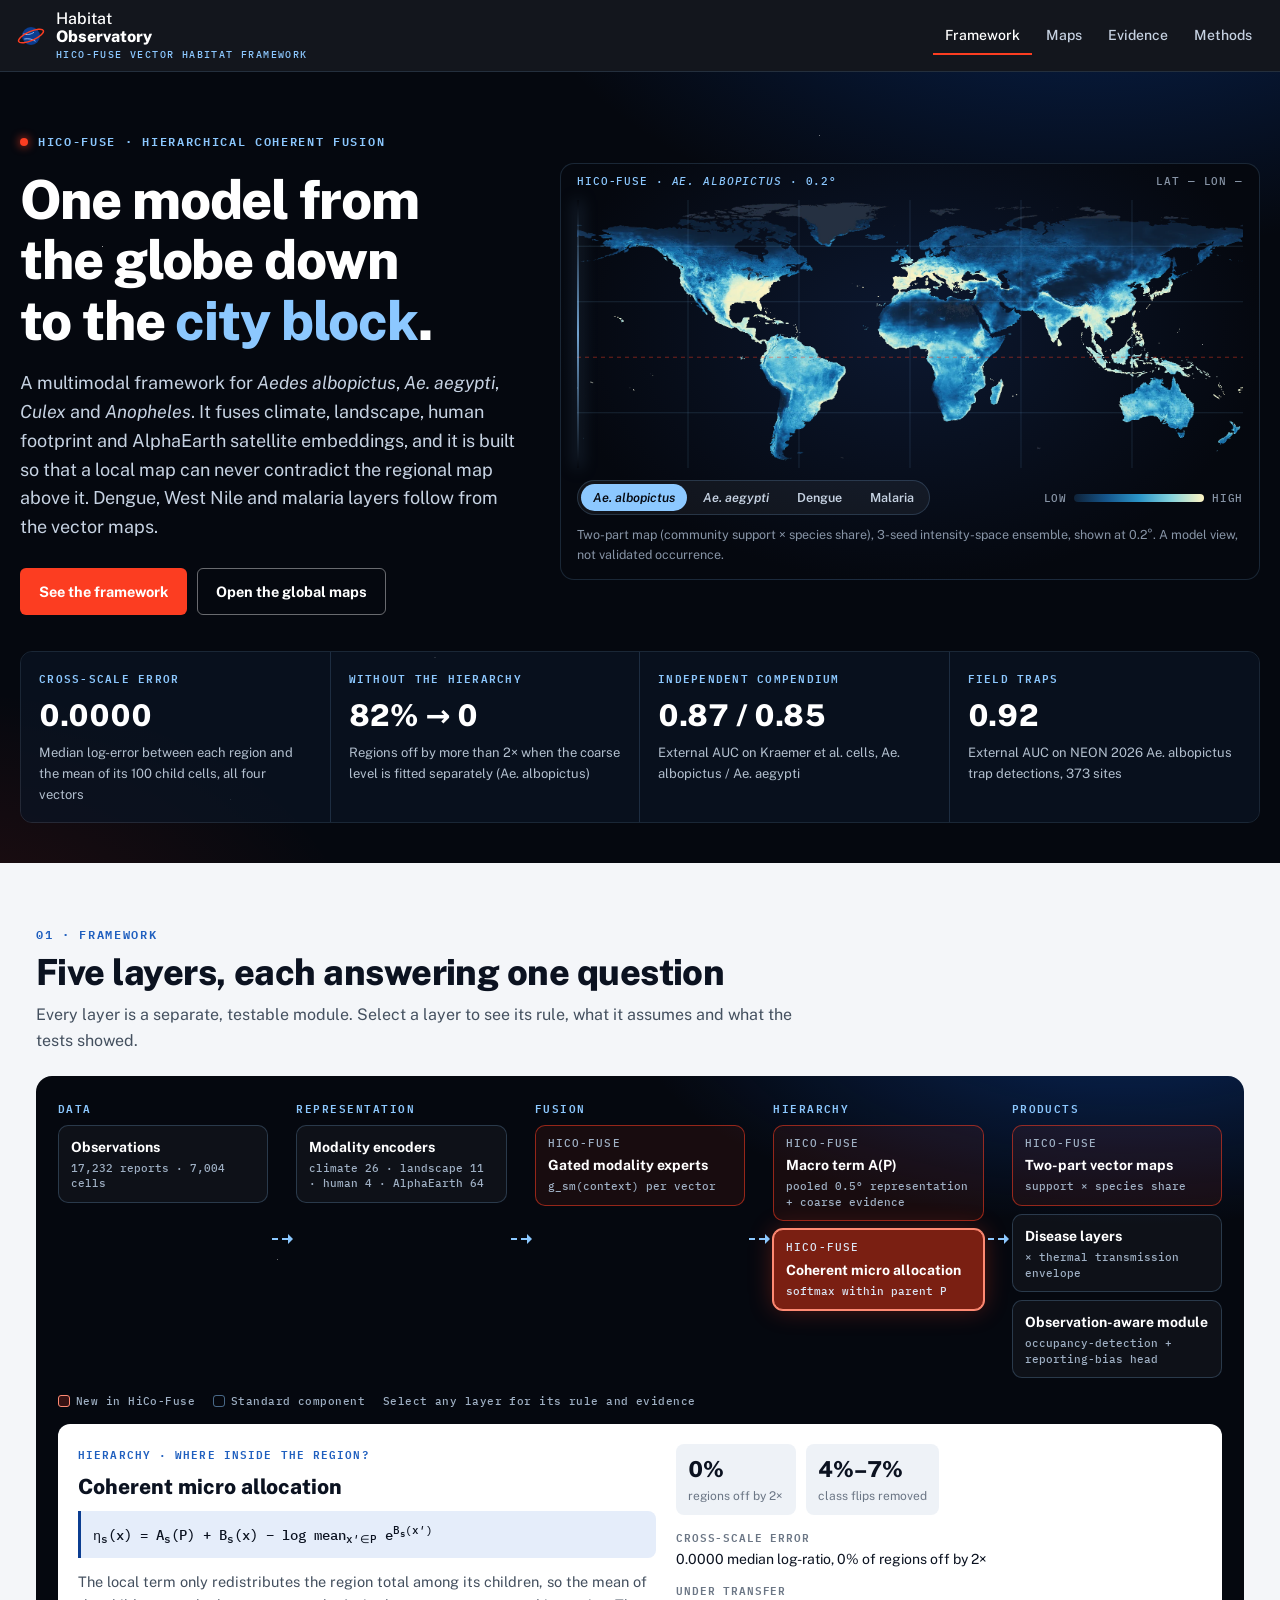
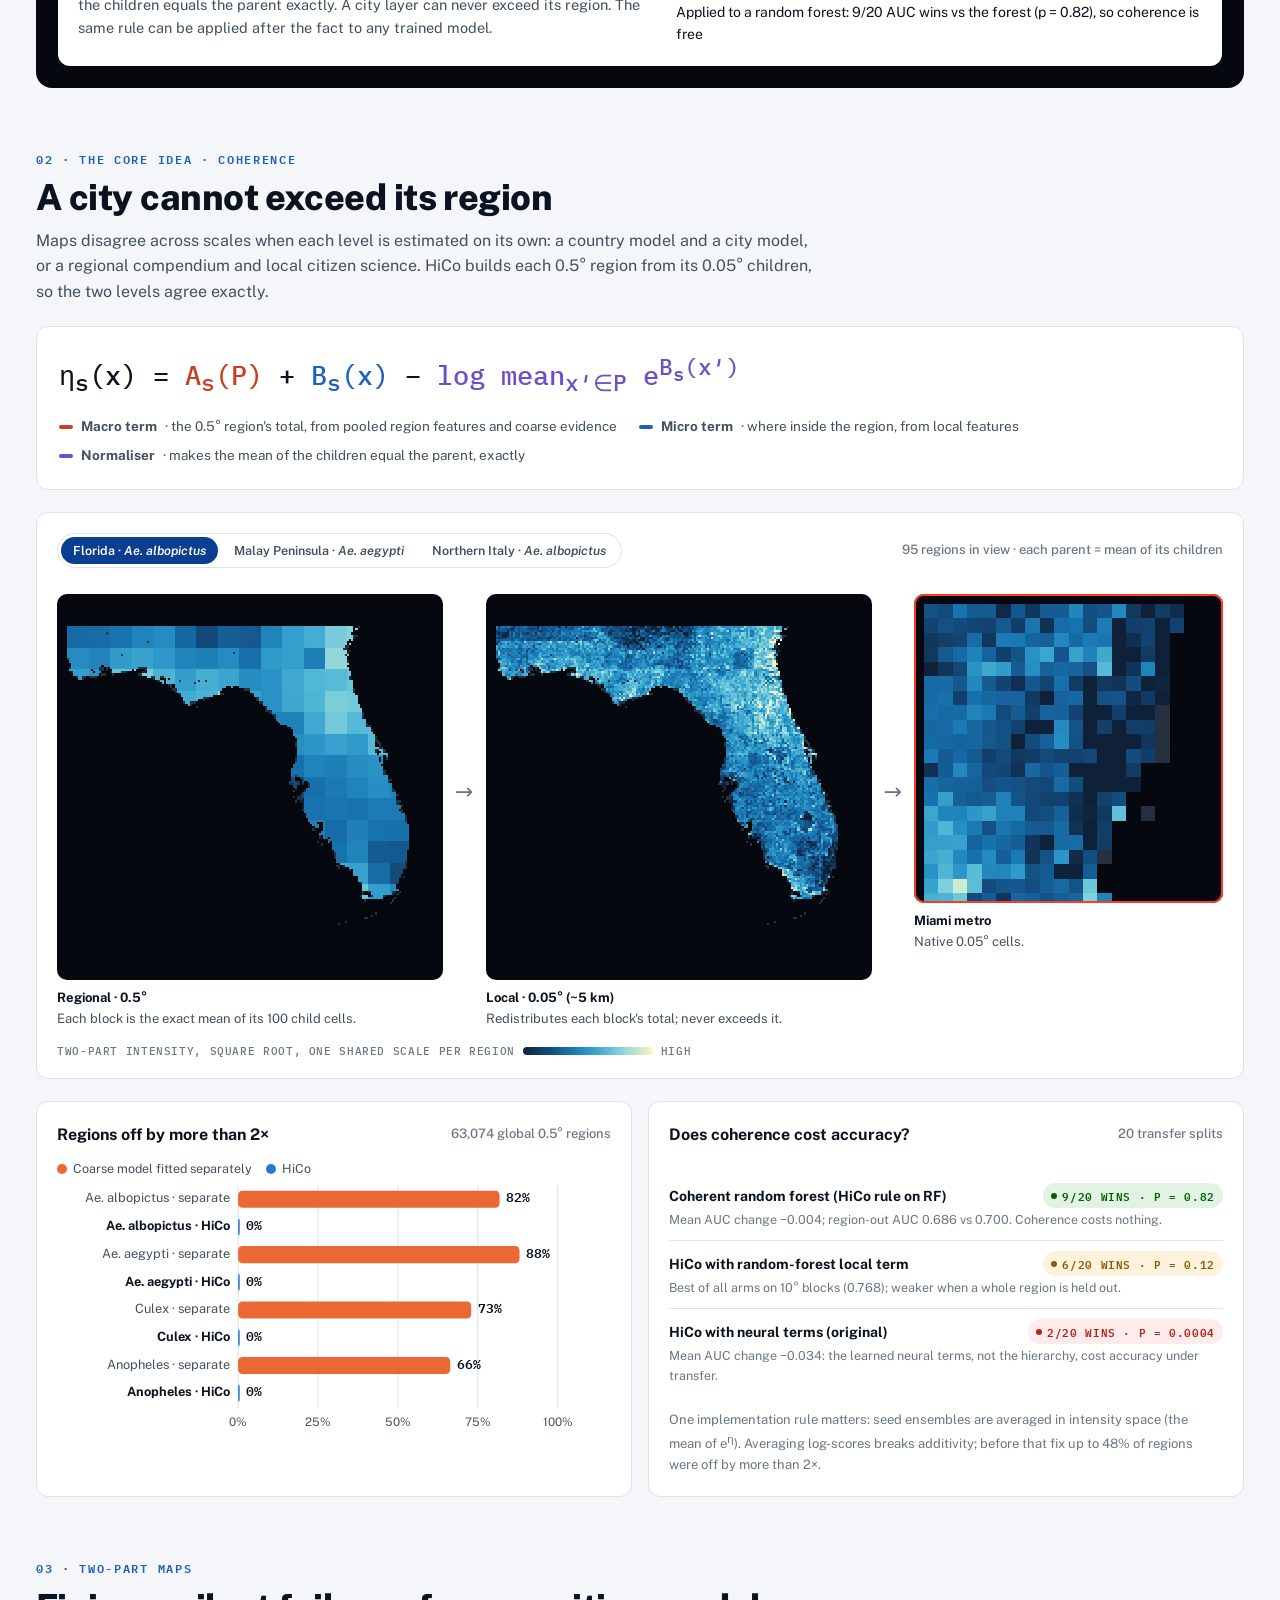
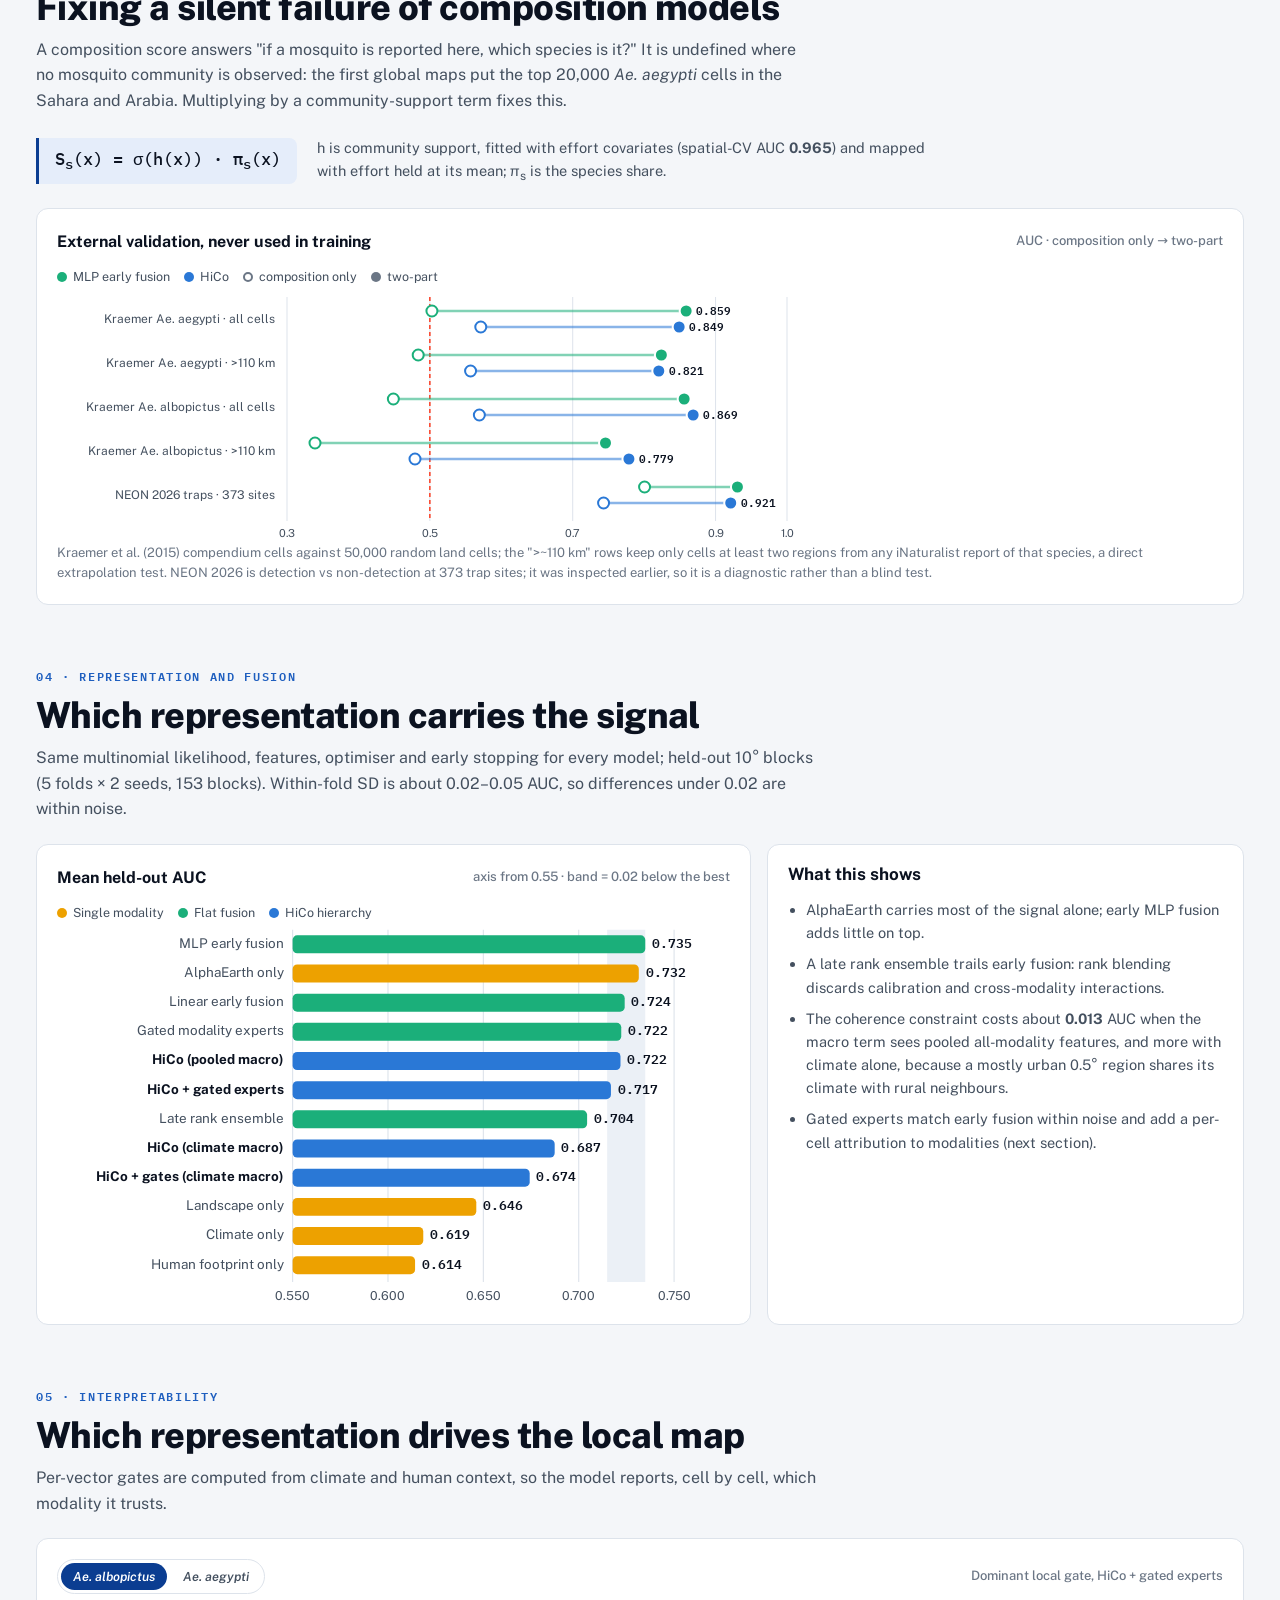
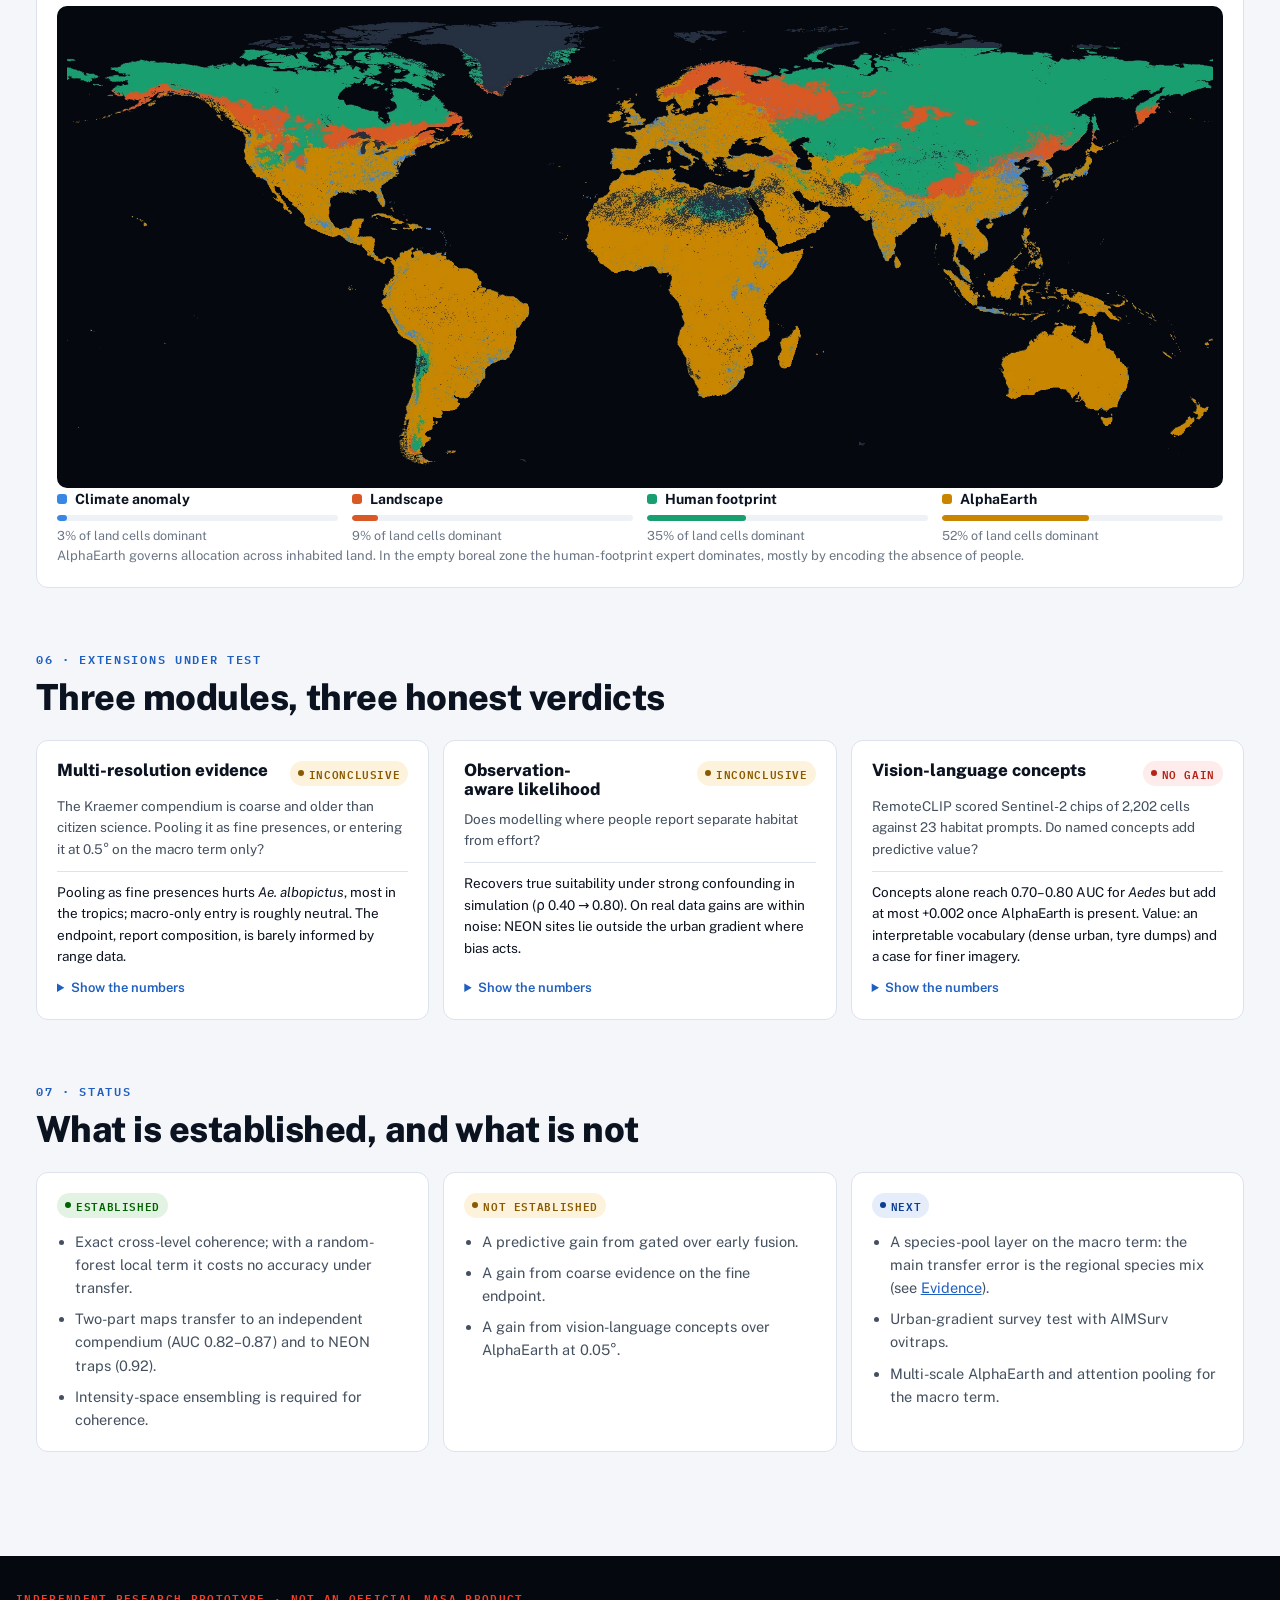
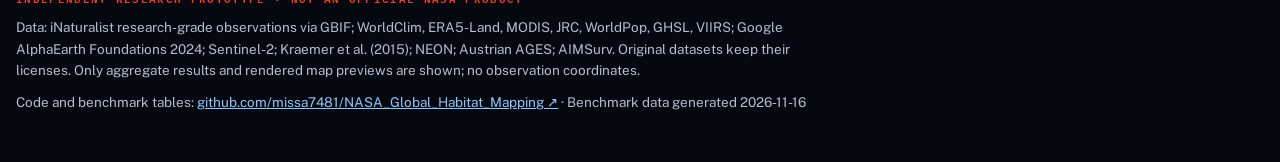
==== commit b7f41704: "Rebuild the site around the HiCo-Fuse framework in a single original design Framework home: interact" ====
--- a/index.html
+++ b/index.html
@@ -1,462 +1,441 @@
 <!doctype html>
 <html lang="en">
 <head>
-<meta charset="utf-8">
-<meta name="viewport" content="width=device-width,initial-scale=1,viewport-fit=cover">
-<title>Habitat Observatory — Global Mosquito Habitat Research</title>
-<meta name="description" content="Global mosquito habitat research: Earth-observation fusion models tested under nine spatial and temporal holdout designs, with twelve released habitat maps.">
-<meta name="theme-color" content="#05080f">
-<link rel="preconnect" href="https://fonts.googleapis.com">
-<link rel="preconnect" href="https://fonts.gstatic.com" crossorigin>
-<link rel="stylesheet" href="https://fonts.googleapis.com/css2?family=Public+Sans:wght@400;500;600;700;800&family=IBM+Plex+Mono:wght@400;500;600&display=swap">
-<link rel="stylesheet" href="en/style.css">
-<link rel="stylesheet" href="en/research.css">
-<link rel="icon" href="data:image/svg+xml,%3Csvg xmlns='http://www.w3.org/2000/svg' viewBox='0 0 40 40'%3E%3Ccircle cx='20' cy='20' r='12' fill='%230B3D91'/%3E%3Cellipse cx='20' cy='20' rx='18' ry='6' transform='rotate(-24 20 20)' fill='none' stroke='%23FC3D21' stroke-width='2'/%3E%3C/svg%3E">
+  <meta charset="utf-8">
+  <meta name="viewport" content="width=device-width, initial-scale=1, viewport-fit=cover">
+  <title>HiCo-Fuse · Habitat Observatory</title>
+  <meta name="description" content="HiCo-Fuse: a coherent global-to-local framework for mosquito vector and disease habitat mapping from Earth-observation fusion.">
+  <meta name="theme-color" content="#05080f">
+  <link rel="preconnect" href="https://fonts.googleapis.com">
+  <link rel="preconnect" href="https://fonts.gstatic.com" crossorigin>
+  <link rel="stylesheet" href="https://fonts.googleapis.com/css2?family=Public+Sans:wght@400;500;600;700;800&family=IBM+Plex+Mono:wght@400;500;600&display=swap">
+  <link rel="stylesheet" href="assets/site.css">
+  <link rel="icon" href="data:image/svg+xml,%3Csvg xmlns='http://www.w3.org/2000/svg' viewBox='0 0 40 40'%3E%3Ccircle cx='20' cy='20' r='12' fill='%230B3D91'/%3E%3Cellipse cx='20' cy='20' rx='18' ry='6' transform='rotate(-24 20 20)' fill='none' stroke='%23FC3D21' stroke-width='2'/%3E%3C/svg%3E">
 </head>
 <body>
-<a class="skip" href="#main">Skip to content</a>
-<header class="site-header">
-  <a class="brand" href="#research">
-    <svg width="30" height="30" viewBox="0 0 40 40" aria-hidden="true"><circle cx="20" cy="20" r="12" fill="#0B3D91"/><path d="M10 17c4 2 10 1 14-2m-13 9c5-1 11 0 15 3" stroke="#9cc3ff" stroke-width="1.2" fill="none"/><ellipse cx="20" cy="20" rx="18" ry="6" transform="rotate(-24 20 20)" fill="none" stroke="#FC3D21" stroke-width="2"/></svg>
-    <span>Habitat <b>Observatory</b><small>Global vector habitat research</small></span>
-  </a>
-  <nav aria-label="Site">
-    <a href="#research" data-page="research">Research</a>
-    <a href="#explore" data-page="explore">Maps</a>
-    <a href="#models" data-page="models">Models</a>
-    <a href="#data" data-page="data">Data</a>
-    <a href="#methods" data-page="methods">Methods</a>
-  </nav>
-</header>
-<div class="context-bar" hidden>
-  <div><span class="context-dot"></span><b><i>Aedes albopictus</i></b><span class="separator">/</span><span>Asian tiger mosquito</span><span class="tag">2024 environment</span></div>
-  <div class="context-right"><span id="connection">Loading research snapshot</span><button id="refresh" title="Reload published snapshot" aria-label="Reload published snapshot">↻</button></div>
-</div>
-
-<main id="main">
-<div id="fatal" class="error" hidden></div>
-
-<!-- ============================================================ RESEARCH (landing) -->
-<section id="page-research" class="page rs">
-<section class="hero" id="top">
-    <div class="hero-inner">
-      <div class="hero-copy">
-        <span class="kicker"><i class="pulse" aria-hidden="true"></i>Research foundation · Earth-observation fusion</span>
-        <h1>Mosquito habitat models, tested where they have <em>never seen data</em>.</h1>
-        <p class="lede">Climate, landscape, human footprint and AlphaEarth satellite embeddings, fused by ten methods. Four model families are benchmarked under nine ways of holding out the world, and a research loop records why each one succeeds or fails.</p>
-        <div class="hero-actions">
-          <a class="button primary" href="#explore">Explore the global maps</a>
-          <a class="button ghost" href="#benchmark">See the benchmark</a>
-        </div>
+  <a class="skip" href="#main">Skip to content</a>
+  <header class="site-header">
+    <a class="brand" href="#framework">
+      <svg width="30" height="30" viewBox="0 0 40 40" aria-hidden="true"><circle cx="20" cy="20" r="12" fill="#0B3D91"/><path d="M10 17c4 2 10 1 14-2m-13 9c5-1 11 0 15 3" stroke="#9cc3ff" stroke-width="1.2" fill="none"/><ellipse cx="20" cy="20" rx="18" ry="6" transform="rotate(-24 20 20)" fill="none" stroke="#FC3D21" stroke-width="2"/></svg>
+      <span>Habitat <b>Observatory</b><small>HiCo-Fuse vector habitat framework</small></span>
+    </a>
+    <nav aria-label="Site">
+      <a href="#framework" data-page="framework">Framework</a>
+      <a href="#maps" data-page="maps">Maps</a>
+      <a href="#evidence" data-page="evidence">Evidence</a>
+      <a href="#methods" data-page="methods">Methods</a>
+    </nav>
+  </header>
+
+  <main id="main">
+  <!-- ================================================================ FRAMEWORK -->
+  <div class="page" id="page-framework">
+    <section class="hero">
+      <div class="hero-inner">
+        <div class="hero-copy">
+          <span class="kicker"><i class="pulse" aria-hidden="true"></i>HiCo-Fuse · hierarchical coherent fusion</span>
+          <h1>One model from the globe down to the <em>city block</em>.</h1>
+          <p class="lede">A multimodal framework for <i>Aedes albopictus</i>, <i>Ae. aegypti</i>, <i>Culex</i> and <i>Anopheles</i>. It fuses climate, landscape, human footprint and AlphaEarth satellite embeddings, and it is built so that a local map can never contradict the regional map above it. Dengue, West Nile and malaria layers follow from the vector maps.</p>
+          <div class="hero-actions">
+            <a class="button primary" href="#architecture">See the framework</a>
+            <a class="button ghost" href="#maps">Open the global maps</a>
+          </div>
+        </div>
+        <figure class="globe">
+          <div class="hud"><span id="hud-layer">HiCo-Fuse · <i>Ae. albopictus</i> · 0.2°</span><span id="hud-pos">LAT —  LON —</span></div>
+          <div class="globe-frame" data-hud="hud-pos">
+            <img id="globe-map" src="assets/hico/global_albopictus.webp" width="1800" height="725" alt="Global HiCo-Fuse map for the selected layer">
+            <svg class="graticule" viewBox="0 0 360 145" preserveAspectRatio="none" aria-hidden="true">
+              <line x1="60" x2="60" y1="0" y2="145"/><line x1="120" x2="120" y1="0" y2="145"/><line x1="180" x2="180" y1="0" y2="145"/>
+              <line x1="240" x2="240" y1="0" y2="145"/><line x1="300" x2="300" y1="0" y2="145"/>
+              <line x1="0" x2="360" y1="25" y2="25"/><line x1="0" x2="360" y1="55" y2="55"/><line class="eq" x1="0" x2="360" y1="85" y2="85"/><line x1="0" x2="360" y1="115" y2="115"/>
+            </svg>
+            <span class="scan" aria-hidden="true"></span>
+          </div>
+          <div class="globe-controls">
+            <div class="seg" role="group" aria-label="Map layer" id="hero-seg">
+              <button type="button" data-layer="albopictus" aria-pressed="true"><i>Ae. albopictus</i></button>
+              <button type="button" data-layer="aegypti" aria-pressed="false"><i>Ae. aegypti</i></button>
+              <button type="button" data-layer="dengue" aria-pressed="false">Dengue</button>
+              <button type="button" data-layer="malaria" aria-pressed="false">Malaria</button>
+            </div>
+            <div class="ramp-legend"><span>Low</span><i id="hero-ramp"></i><span>High</span></div>
+          </div>
+          <figcaption>Two-part map (community support × species share), 3-seed intensity-space ensemble, shown at 0.2°. A model view, not validated occurrence.</figcaption>
+        </figure>
       </div>
-      <figure class="globe">
-        <div class="hud"><span id="hud-layer">HiCo-Fuse · <i>Ae. albopictus</i> · 0.2°</span><span id="hud-pos">LAT —  LON —</span></div>
-        <div class="globe-frame" id="globe-frame">
-          <img id="globe-map" src="assets/maps/map_albopictus.webp" width="1800" height="725" alt="Global map of predicted relative report share for the selected mosquito class">
+      <div class="telemetry" role="list" aria-label="Headline results" id="hico-telemetry"></div>
+    </section>
+
+    <div class="wrap">
+      <section class="section" id="architecture">
+        <div class="section-head">
+          <span class="kicker">01 · Framework</span>
+          <h2>Five layers, each answering one question</h2>
+          <p>Every layer is a separate, testable module. Select a layer to see its rule, what it assumes and what the tests showed.</p>
+        </div>
+        <div class="arch">
+          <div class="arch-flow" role="tablist" aria-label="Framework layers" id="arch-flow"></div>
+          <div class="arch-detail" id="arch-detail" role="tabpanel" aria-live="polite"></div>
+        </div>
+      </section>
+
+      <section class="section" id="coherence">
+        <div class="section-head">
+          <span class="kicker">02 · The core idea · coherence</span>
+          <h2>A city cannot exceed its region</h2>
+          <p>Maps disagree across scales when each level is estimated on its own: a country model and a city model, or a regional compendium and local citizen science. HiCo builds each 0.5° region from its 0.05° children, so the two levels agree exactly.</p>
+        </div>
+        <div class="eq-hero">
+          <div class="eq-big">η<sub>s</sub>(x) = <span class="t-a">A<sub>s</sub>(P)</span> + <span class="t-b">B<sub>s</sub>(x)</span> − <span class="t-n">log mean<sub>x′∈P</sub> e<sup>B<sub>s</sub>(x′)</sup></span></div>
+          <div class="eq-legend">
+            <span><i class="t-a"></i><b>Macro term</b> · the 0.5° region's total, from pooled region features and coarse evidence</span>
+            <span><i class="t-b"></i><b>Micro term</b> · where inside the region, from local features</span>
+            <span><i class="t-n"></i><b>Normaliser</b> · makes the mean of the children equal the parent, exactly</span>
+          </div>
+        </div>
+        <div class="card zoom-card">
+          <div class="card-top">
+            <div class="seg light" role="group" aria-label="Zoom region" id="zoom-seg">
+              <button type="button" data-zoom="florida" aria-pressed="true">Florida · <i>Ae. albopictus</i></button>
+              <button type="button" data-zoom="seasia" aria-pressed="false">Malay Peninsula · <i>Ae. aegypti</i></button>
+              <button type="button" data-zoom="italy" aria-pressed="false">Northern Italy · <i>Ae. albopictus</i></button>
+            </div>
+            <span class="muted" id="zoom-parents"></span>
+          </div>
+          <div class="zoom-row">
+            <figure><div class="zoom-img"><img id="z-coarse" src="assets/hico/zoom_florida_coarse.webp" alt="Regional 0.5 degree layer"></div><figcaption><b>Regional · 0.5°</b>Each block is the exact mean of its 100 child cells.</figcaption></figure>
+            <span class="zoom-arrow" aria-hidden="true">→</span>
+            <figure><div class="zoom-img"><img id="z-fine" src="assets/hico/zoom_florida_fine.webp" alt="Local 0.05 degree layer"></div><figcaption><b>Local · 0.05° (~5 km)</b>Redistributes each block's total; never exceeds it.</figcaption></figure>
+            <span class="zoom-arrow" aria-hidden="true">→</span>
+            <figure><div class="zoom-img city"><img id="z-city" src="assets/hico/zoom_florida_city.webp" alt="City window at native cell resolution"></div><figcaption><b id="z-city-name">Miami metro</b>Native 0.05° cells.</figcaption></figure>
+          </div>
+          <div class="ramp-legend light"><span>Two-part intensity, square root, one shared scale per region</span><i></i><span>high</span></div>
+        </div>
+        <div class="two">
+          <div class="card">
+            <div class="card-top"><span>Regions off by more than 2×</span><span class="muted">63,074 global 0.5° regions</span></div>
+            <div class="legend"><span><i style="background:var(--s2)"></i>Coarse model fitted separately</span><span><i style="background:var(--s1)"></i>HiCo</span></div>
+            <div class="chart" id="coh-chart"></div>
+          </div>
+          <div class="card stack-card">
+            <div class="card-top"><span>Does coherence cost accuracy?</span><span class="muted">20 transfer splits</span></div>
+            <div id="coh-cost"></div>
+            <p class="note">One implementation rule matters: seed ensembles are averaged in intensity space (the mean of e<sup>η</sup>). Averaging log-scores breaks additivity; before that fix up to 48% of regions were off by more than 2×.</p>
+          </div>
+        </div>
+      </section>
+
+      <section class="section" id="twopart">
+        <div class="section-head">
+          <span class="kicker">03 · Two-part maps</span>
+          <h2>Fixing a silent failure of composition models</h2>
+          <p>A composition score answers "if a mosquito is reported here, which species is it?" It is undefined where no mosquito community is observed: the first global maps put the top 20,000 <i>Ae. aegypti</i> cells in the Sahara and Arabia. Multiplying by a community-support term fixes this.</p>
+        </div>
+        <div class="eq-row">
+          <div class="eq">S<sub>s</sub>(x) = σ(h(x)) · π<sub>s</sub>(x)</div>
+          <p>h is community support, fitted with effort covariates (spatial-CV AUC <b id="support-auc"></b>) and mapped with effort held at its mean; π<sub>s</sub> is the species share.</p>
+        </div>
+        <div class="card">
+          <div class="card-top"><span>External validation, never used in training</span><span class="muted">AUC · composition only → two-part</span></div>
+          <div class="legend"><span><i style="background:var(--s3)"></i>MLP early fusion</span><span><i style="background:var(--s1)"></i>HiCo</span><span><i class="hollow"></i>composition only</span><span><i style="background:var(--ink-3)"></i>two-part</span></div>
+          <div class="chart" id="ext-chart"></div>
+          <p class="note">Kraemer et al. (2015) compendium cells against 50,000 random land cells; the "&gt;~110 km" rows keep only cells at least two regions from any iNaturalist report of that species, a direct extrapolation test. NEON 2026 is detection vs non-detection at 373 trap sites; it was inspected earlier, so it is a diagnostic rather than a blind test.</p>
+        </div>
+      </section>
+
+      <section class="section" id="fusion-results">
+        <div class="section-head">
+          <span class="kicker">04 · Representation and fusion</span>
+          <h2>Which representation carries the signal</h2>
+          <p>Same multinomial likelihood, features, optimiser and early stopping for every model; held-out 10° blocks (5 folds × 2 seeds, 153 blocks). Within-fold SD is about 0.02–0.05 AUC, so differences under 0.02 are within noise.</p>
+        </div>
+        <div class="two wide-left">
+          <div class="card">
+            <div class="card-top"><span>Mean held-out AUC</span><span class="muted">axis from 0.55 · band = 0.02 below the best</span></div>
+            <div class="legend"><span><i style="background:var(--s4)"></i>Single modality</span><span><i style="background:var(--s3)"></i>Flat fusion</span><span><i style="background:var(--s1)"></i>HiCo hierarchy</span></div>
+            <div class="chart" id="cv-chart"></div>
+          </div>
+          <div class="card stack-card">
+            <h3>What this shows</h3>
+            <ul class="clean">
+              <li>AlphaEarth carries most of the signal alone; early MLP fusion adds little on top.</li>
+              <li>A late rank ensemble trails early fusion: rank blending discards calibration and cross-modality interactions.</li>
+              <li>The coherence constraint costs about <b id="hico-cost"></b> AUC when the macro term sees pooled all-modality features, and more with climate alone, because a mostly urban 0.5° region shares its climate with rural neighbours.</li>
+              <li>Gated experts match early fusion within noise and add a per-cell attribution to modalities (next section).</li>
+            </ul>
+          </div>
+        </div>
+      </section>
+
+      <section class="section" id="gates">
+        <div class="section-head">
+          <span class="kicker">05 · Interpretability</span>
+          <h2>Which representation drives the local map</h2>
+          <p>Per-vector gates are computed from climate and human context, so the model reports, cell by cell, which modality it trusts.</p>
+        </div>
+        <div class="card">
+          <div class="card-top">
+            <div class="seg light" role="group" aria-label="Vector" id="gate-seg">
+              <button type="button" data-gate="albopictus" aria-pressed="true"><i>Ae. albopictus</i></button>
+              <button type="button" data-gate="aegypti" aria-pressed="false"><i>Ae. aegypti</i></button>
+            </div>
+            <span class="muted">Dominant local gate, HiCo + gated experts</span>
+          </div>
+          <div class="dark-map"><img id="gate-img" src="assets/hico/gates_albopictus.webp" width="1800" height="725" alt="Dominant modality gate map"></div>
+          <div class="gate-legend" id="gate-legend"></div>
+          <p class="note">AlphaEarth governs allocation across inhabited land. In the empty boreal zone the human-footprint expert dominates, mostly by encoding the absence of people.</p>
+        </div>
+      </section>
+
+      <section class="section" id="extensions">
+        <div class="section-head">
+          <span class="kicker">06 · Extensions under test</span>
+          <h2>Three modules, three honest verdicts</h2>
+        </div>
+        <div class="ext-grid" id="ext-grid"></div>
+      </section>
+
+      <section class="section" id="status">
+        <div class="section-head">
+          <span class="kicker">07 · Status</span>
+          <h2>What is established, and what is not</h2>
+        </div>
+        <div class="status-grid">
+          <article class="card status"><span class="chip kept">Established</span><ul class="clean"><li>Exact cross-level coherence; with a random-forest local term it costs no accuracy under transfer.</li><li>Two-part maps transfer to an independent compendium (AUC 0.82–0.87) and to NEON traps (0.92).</li><li>Intensity-space ensembling is required for coherence.</li></ul></article>
+          <article class="card status"><span class="chip mixed">Not established</span><ul class="clean"><li>A predictive gain from gated over early fusion.</li><li>A gain from coarse evidence on the fine endpoint.</li><li>A gain from vision-language concepts over AlphaEarth at 0.05°.</li></ul></article>
+          <article class="card status"><span class="chip proposed">Next</span><ul class="clean"><li>A species-pool layer on the macro term: the main transfer error is the regional species mix (see <a href="#findings">Evidence</a>).</li><li>Urban-gradient survey test with AIMSurv ovitraps.</li><li>Multi-scale AlphaEarth and attention pooling for the macro term.</li></ul></article>
+        </div>
+      </section>
+    </div>
+  </div>
+
+  <!-- ================================================================ MAPS -->
+  <div class="page" id="page-maps" hidden>
+    <section class="viewer">
+      <aside class="viewer-side">
+        <span class="kicker">Global layers · 0.2° view</span>
+        <h1>HiCo-Fuse global maps</h1>
+        <div id="layer-list" role="radiogroup" aria-label="Map layer"></div>
+      </aside>
+      <div class="viewer-main">
+        <div class="hud"><span id="viewer-layer"></span><span id="viewer-pos">LAT —  LON —</span></div>
+        <div class="globe-frame" data-hud="viewer-pos">
+          <img id="viewer-map" src="assets/hico/global_albopictus.webp" width="1800" height="725" alt="Selected global map layer">
           <svg class="graticule" viewBox="0 0 360 145" preserveAspectRatio="none" aria-hidden="true">
             <line x1="60" x2="60" y1="0" y2="145"/><line x1="120" x2="120" y1="0" y2="145"/><line x1="180" x2="180" y1="0" y2="145"/>
             <line x1="240" x2="240" y1="0" y2="145"/><line x1="300" x2="300" y1="0" y2="145"/>
             <line x1="0" x2="360" y1="25" y2="25"/><line x1="0" x2="360" y1="55" y2="55"/><line class="eq" x1="0" x2="360" y1="85" y2="85"/><line x1="0" x2="360" y1="115" y2="115"/>
           </svg>
-          <span class="scan" aria-hidden="true"></span>
-        </div>
-        <div class="globe-controls">
-          <div class="seg" role="group" aria-label="Mosquito class">
-            <button type="button" data-map="albopictus" data-name="Ae. albopictus" aria-pressed="true"><i>Ae. albopictus</i></button>
-            <button type="button" data-map="aegypti" data-name="Ae. aegypti" aria-pressed="false"><i>Ae. aegypti</i></button>
-            <button type="button" data-map="culex" data-name="Culex" aria-pressed="false"><i>Culex</i></button>
-            <button type="button" data-map="anopheles" data-name="Anopheles" aria-pressed="false"><i>Anopheles</i></button>
-          </div>
-          <div class="ramp-legend"><span>Low</span><i></i><span>High share percentile</span></div>
-        </div>
-        <figcaption>HiCo-Fuse two-part model, percentile of predicted report share among land cells, 85°N–60°S. A model view, not validated occurrence. The results below show where it does not transfer.</figcaption>
-      </figure>
-    </div>
-    <div class="telemetry" id="telemetry" role="list" aria-label="Headline results"></div>
-  </section>
-
-  <div class="rs-main">
-    <section class="section" id="findings">
-      <div class="section-head">
-        <span class="kicker">Key results</span>
-        <h2>The binding constraint is not the fusion layer</h2>
-      </div>
-      <p class="section-lede">Five results from 41 holdout splits and five redesign iterations.</p>
-      <div class="finding-grid" id="finding-grid"></div>
-    </section>
-    <section class="section" id="next">
-      <div class="section-head"><span class="kicker">Explore the evidence</span><h2>Where to look next</h2></div>
-      <div class="next-grid">
-        <a class="card next" href="#explore"><span class="kicker">Maps</span><h3>Twelve global habitat maps</h3><p>Compare input representations and learners, with coverage and disagreement layers.</p><span class="go">Open maps →</span></a>
-        <a class="card next" href="#models"><span class="kicker">Models</span><h3>Model families, fusion and benchmark</h3><p>Four model families, ten fusion methods, and nine models under nine holdout designs.</p><span class="go">Open models →</span></a>
-        <a class="card next" href="#data"><span class="kicker">Data</span><h3>Sources and coverage</h3><p>Observation sources, 5° coverage maps and the 105-feature dictionary.</p><span class="go">Open data →</span></a>
-        <a class="card next" href="#methods"><span class="kicker">Methods</span><h3>Pipeline, validation and limits</h3><p>How experiments are chosen and tested, what the maps cannot say, and the research ledger.</p><span class="go">Open methods →</span></a>
+        </div>
+        <div class="viewer-foot">
+          <div class="ramp-legend" id="viewer-legend"></div>
+          <p id="viewer-cap"></p>
+        </div>
       </div>
     </section>
-  </div>
-</section>
-
-<!-- ============================================================ MAPS -->
-<section id="page-explore" class="page explorer" hidden>
-  <section class="dataset-overview" aria-label="Dataset size">
-    <div><h2>Released global maps</h2><p>12 models · 4 input representations × 4 learners<br>2024 training · NEON temporal checks</p></div>
-    <div class="dataset-stat"><strong>1,601</strong><span>Training locations</span><small>Shared across all 12 maps</small></div>
-    <div class="dataset-stat"><strong>739</strong><span>Presence locations</span><small>625 iNaturalist + 114 AGES</small></div>
-    <div class="dataset-stat"><strong>862</strong><span>Background locations</span><small>Other mosquitoes; not confirmed absences</small></div>
-    <div class="dataset-stat"><strong>373</strong><span>Temporal validation sites</span><small>NEON 2026 · 24 detections</small></div>
-  </section>
-  <aside class="control-panel panel">
-    <div class="panel-heading"><h1>Map configuration</h1><span class="tiny-tag">12 models</span></div>
-    <div class="control-body">
-      <div class="label-row"><label>Input representation</label><span>4 groups</span></div>
-      <div id="factor-cards" class="factor-cards"></div>
-      <label for="learner">Prediction model</label>
-      <select id="learner"></select>
-      <div class="control-section">
-        <div class="label-row"><label for="region">Region</label><span id="zoom-level">Global</span></div>
-        <select id="region">
-          <option value="world">Global extent</option><option value="asia">East Asia</option><option value="europe">Europe</option>
-          <option value="america">The Americas</option><option value="africa">Africa</option>
-        </select>
-        <div class="zoom-buttons"><button id="zoom-in">＋ Zoom in</button><button id="zoom-out">− Zoom out</button></div>
-        <label class="check"><input id="borders" type="checkbox" checked> Country outlines</label>
-      </div>
-      <div class="control-section">
-        <label class="switch-row"><span>Compare two models</span><input type="checkbox" id="compare-toggle" role="switch"></label>
-        <div id="compare-controls" hidden>
-          <label for="compare-model">Comparison model B</label>
-          <select id="compare-model"></select>
-          <p class="muted small">Both maps share a view and colour scale.</p>
-        </div>
-      </div>
-      <div class="scale-card">
-        <span class="overline">SPATIAL SUPPORT</span>
-        <dl><div><dt>Extraction radius</dt><dd>500 m</dd></div><div><dt>Output grid</dt><dd>0.05°</dd></div><div><dt>Preview interval</dt><dd>0.1°</dd></div></dl>
-        <p>Zoom changes your view, not the underlying resolution.</p>
-      </div>
-      <a class="text-link" href="#data">Explore the input data <span>↗</span></a>
-    </div>
-    <div class="control-footer"><span class="live-dot"></span> Frozen research release · Nov 5, 2026</div>
-  </aside>
-  <div class="map-column">
-    <div class="map-stage panel">
-      <div class="layer-toolbar">
-        <div class="segmented" id="quick-layers">
-          <button class="active" data-layer="suitability">Suitability</button>
-          <button data-layer="input_coverage">Coverage</button>
-          <button data-layer="model_disagreement_SD">Disagreement</button>
-        </div>
-        <select id="layer-select" aria-label="All map layers"></select>
-        <button class="icon-button" id="fullscreen" title="Expand map" aria-label="Expand map">⛶</button>
-      </div>
-      <div class="map-heading"><div><span class="overline">GLOBAL HABITAT SUITABILITY</span><h2 id="map-title">Loading research layers…</h2></div><span class="map-year">2024</span></div>
-      <div id="maps">
-        <div class="map-wrap"><span class="map-chip" id="label-a">A · Selected model</span><iframe id="map-a" title="Selected model habitat map" src="en/map.html"></iframe></div>
-        <div class="map-wrap" id="wrap-b" hidden><span class="map-chip" id="label-b">B · Comparison</span><iframe id="map-b" title="Comparison model habitat map"></iframe></div>
-      </div>
-      <div class="map-bottom"><span><span class="live-dot"></span><span id="map-status">Loading raster</span></span><a id="download-raster" href="#" download>Download map preview ↓</a></div>
-    </div>
-    <article class="benchmark-strip panel">
-      <div class="strip-heading"><div><span class="overline">MODEL BENCHMARK</span><h3>Spatial development performance</h3></div><a href="#models">All model evidence ↗</a></div>
-      <div id="mini-chart" class="mini-chart" aria-label="Average Precision by model"></div>
-      <div class="strip-footer"><span>Average Precision (AP) · same 1,601-site cohort</span><span>Click a bar to open its map</span></div>
-    </article>
-  </div>
-  <aside class="inspector panel">
-    <div class="inspector-tabs" role="tablist" aria-label="Map inspector">
-      <button role="tab" data-inspector="overview" class="active" aria-selected="true">Overview</button>
-      <button role="tab" data-inspector="validation" aria-selected="false">Validation</button>
-      <button role="tab" data-inspector="quality" aria-selected="false">Quality</button>
-    </div>
-    <div id="inspector-content"></div>
-    <div class="probe-card"><div class="overline">POINT INSPECTOR</div><p id="point-readout">Click a location on the map to inspect its approximate raster value.</p></div>
-    <div class="inspector-note"><span class="note-icon">i</span><p>Research suitability, not a probability of presence, mosquito abundance or disease risk.</p></div>
-  </aside>
-</section>
-
-<!-- ============================================================ MODELS -->
-<section id="page-models" class="page content-page" hidden>
-  <div class="page-title">
-    <div>
-      <span class="overline">Models</span>
-      <h1>How the models were built and tested.</h1>
-      <p class="jump"><a href="#families">Model families</a><a href="#fusion">Fusion methods</a><a href="#benchmark">Benchmark</a><a href="#experiments">Experiments</a><a href="#released-models">Released maps</a></p>
+    <div class="wrap">
+      <div class="callout">Read low values in tropical Asia and Africa as weak evidence, not absence: iNaturalist reports are concentrated in the Americas and Europe, so values there lean on the support term and on what the model learned elsewhere. Maps rank relative suitability; they are not presence probabilities, abundance or disease risk.</div>
     </div>
   </div>
-  <div class="rs rs-block">
-    <section class="section" id="families">
-      <div class="section-head">
-        <span class="kicker">01 · Model families</span>
-        <h2>Four model families, built in sequence</h2>
-        <p>Each family started from what the previous one could not do. Scores are only comparable within a family, because tasks and labels differ.</p>
+
+  <!-- ================================================================ EVIDENCE -->
+  <div class="page" id="page-evidence" hidden>
+    <div class="wrap">
+      <div class="page-head">
+        <span class="kicker">Evidence · research loop</span>
+        <h1>Tested where the models have never seen data</h1>
+        <p>Nine models under nine ways of holding out the world, ten fusion methods and five redesign iterations, each chosen by the last one's failure.</p>
+        <p class="jump"><a href="#findings">Findings</a><a href="#benchmark">Benchmark</a><a href="#fusion">Fusion methods</a><a href="#experiments">Experiments</a><a href="#families">Model families</a><a href="#ledger">Ledger</a></p>
       </div>
-      <div class="family-grid" id="families-grid"></div>
-    </section>
-    <section class="section" id="fusion">
-      <div class="section-head">
-        <span class="kicker">02 · Fusion methods</span>
-        <h2>Ten ways to combine Earth-observation evidence</h2>
-        <p>From simple concatenation to constrained, support-aware pooling. Each card states the rule, what it assumes and what the holdout benchmark showed.</p>
-      </div>
-      <div class="filter-row" role="group" aria-label="Filter fusion methods">
-        <button type="button" data-filter="all" aria-pressed="true">All</button>
-        <button type="button" data-filter="kept" aria-pressed="false">Kept</button>
-        <button type="button" data-filter="mixed" aria-pressed="false">Inconclusive</button>
-        <button type="button" data-filter="rejected" aria-pressed="false">Rejected</button>
-      </div>
-      <div class="fusion-grid" id="fusion-grid"></div>
-    </section>
-    <section class="section" id="benchmark">
-      <div class="section-head">
-        <span class="kicker">03 · Holdout benchmark</span>
-        <h2>Nine models under nine ways of holding out the world</h2>
-        <p>Multinomial composition of Culicidae reports (<i>Ae. albopictus</i>, <i>Ae. aegypti</i>, <i>Culex</i>, <i>Anopheles</i>, other) in 7,004 cells at 0.05°, with 105 features. Select a holdout design and a metric.</p>
-      </div>
-      <div class="bench-controls">
-        <div class="seg light" role="group" aria-label="Metric" id="metric-seg">
-          <button type="button" data-metric="AUC" aria-pressed="true">Mean AUC</button>
-          <button type="button" data-metric="nll" aria-pressed="false">Log-loss</button>
-        </div>
-        <div class="design-chips" role="group" aria-label="Holdout design" id="design-chips"></div>
-      </div>
-      <div class="bench-layout">
-        <div class="card">
-          <div class="card-top"><span id="bar-title">Leave region out</span><span class="muted" id="bar-desc"></span></div>
-          <div id="bench-bars" class="chart"></div>
-        </div>
-        <div class="card">
-          <div class="card-top"><span>All designs</span><span class="muted">Darker = better · selected design outlined</span></div>
-          <div class="table-wrap"><table class="heat" id="heat-table"></table></div>
-        </div>
-      </div>
-      <p class="note" id="bench-note"></p>
-    </section>
-    <section class="section" id="experiments">
-      <div class="section-head">
-        <span class="kicker">04 · Experiments</span>
-        <h2>What each redesign tested</h2>
-      </div>
-      <div class="tabs" role="tablist" aria-label="Experiments" id="exp-tabs">
-        <button role="tab" id="tab-weighting" aria-controls="panel-weighting" aria-selected="true">Weighting</button>
-        <button role="tab" id="tab-causal" aria-controls="panel-causal" aria-selected="false">Causality &amp; invariance</button>
-        <button role="tab" id="tab-decay" aria-controls="panel-decay" aria-selected="false">Support decay</button>
-        <button role="tab" id="tab-pool" aria-controls="panel-pool" aria-selected="false">Species pool</button>
-        <button role="tab" id="tab-coherence" aria-controls="panel-coherence" aria-selected="false">Coherence</button>
-        <button role="tab" id="tab-foundation" aria-controls="panel-foundation" aria-selected="false">Foundation fusion</button>
-        <button role="tab" id="tab-oadsdm" aria-controls="panel-oadsdm" aria-selected="false">Observation-aware SDM</button>
-        <button role="tab" id="tab-hico" aria-controls="panel-hico" aria-selected="false">HiCo-Fuse</button>
-      </div>
-      <div class="card tab-panel" role="tabpanel" id="panel-weighting" aria-labelledby="tab-weighting"></div>
-      <div class="card tab-panel" role="tabpanel" id="panel-causal" aria-labelledby="tab-causal" hidden></div>
-      <div class="card tab-panel" role="tabpanel" id="panel-decay" aria-labelledby="tab-decay" hidden></div>
-      <div class="card tab-panel" role="tabpanel" id="panel-pool" aria-labelledby="tab-pool" hidden></div>
-      <div class="card tab-panel" role="tabpanel" id="panel-coherence" aria-labelledby="tab-coherence" hidden></div>
-      <div class="card tab-panel" role="tabpanel" id="panel-foundation" aria-labelledby="tab-foundation" hidden>
-        <h3>Representation and fusion benchmark · <i>Ae. albopictus</i> presence vs target-group background</h3>
-        <div id="fusion-callout" class="callout">Loading matched model results…</div>
-        <div class="table-wrap">
-          <table>
-            <caption>Mean average precision and ROC-AUC across the six spatial development folds</caption>
-            <thead><tr><th>Representation and learner</th><th class="num">AP mean</th><th class="num">Fold SD</th><th class="num">ROC-AUC</th><th>Result source</th></tr></thead>
-            <tbody id="comparison-rows"><tr><td colspan="5">Loading frozen baselines and new MLP results…</td></tr></tbody>
-          </table>
-        </div>
-        <p class="note">Fold SD describes variation across the six spatial contexts; it is not a confidence interval. Background records are not confirmed absences. The twelve released maps built from these baselines are compared <a href="#released-models">below</a>.</p>
-      </div>
-      <div class="card tab-panel" role="tabpanel" id="panel-oadsdm" aria-labelledby="tab-oadsdm" hidden></div>
-      <div class="card tab-panel" role="tabpanel" id="panel-hico" aria-labelledby="tab-hico" hidden></div>
-    </section>
-    <section class="section" id="released-models">
-      <div class="section-head">
-        <span class="kicker">05 · Released map models</span>
-        <h2>The evidence behind the twelve released maps</h2>
-        <p>Global <i>Ae. albopictus</i> maps from four input representations and four learners, selected on one 1,601-site spatial development cohort and checked against NEON surveys.</p>
-      </div>
-    </section>
-  </div>
-  <div class="callout">Average Precision (AP) summarises how well positive sites are ranked. Development and NEON diagnostic scores use different labels, regions and prevalence; their difference is not a measure of global accuracy loss.</div>
-  <div class="section-heading"><h2>Inputs × prediction models</h2><span>Select a combination to open its map.</span></div>
-  <div id="matrix" class="panel table-container"></div>
-  <div class="section-heading">
-    <h2>Development and NEON diagnostic performance</h2>
-    <select id="sort-models" aria-label="Sort model performance">
-      <option value="development">Sort by development AP</option>
-      <option value="external">Sort by diagnostic AP</option>
-      <option value="coverage">Sort by area coverage</option>
-    </select>
-  </div>
-  <div id="model-table" class="panel table-container"></div>
-  <div class="section-heading"><h2>Earth-observation foundation encoders</h2><span>Point benchmarks and global deployment are separate milestones.</span></div>
-  <div id="foundation-cards" class="card-grid"></div>
-  <details class="result-tables" id="result-tables">
-    <summary><b>Full result tables</b><span>15 collections · filter, page through or download any table as CSV</span></summary>
-    <div class="experiment-workspace">
-      <aside id="experiment-menu" class="experiment-menu"></aside>
-      <article id="experiment-detail" class="panel padded"></article>
-    </div>
-  </details>
-</section>
-
-<!-- ============================================================ DATA -->
-<section id="page-data" class="page content-page" hidden>
-  <div class="page-title">
-    <div>
-      <span class="overline">Data</span>
-      <h1>Know what the models learn from.</h1>
-      <p>Observation labels, environmental predictors, satellite embeddings and independent surveys each play a separate role.</p>
-    </div>
-    <input id="data-search" type="search" placeholder="Search sources or variables" aria-label="Search data sources and variables">
-  </div>
-  <div class="data-flow panel">
-    <div><span>01</span><b>Observe</b><small>Species · site · date · source</small></div><i>→</i>
-    <div><span>02</span><b>Prepare</b><small>Deduplicate · screen · align</small></div><i>→</i>
-    <div><span>03</span><b>Evaluate</b><small>Freeze cohorts · split spatially</small></div><i>→</i>
-    <div><span>04</span><b>Map</b><small>Predict · mask · audit</small></div>
-  </div>
-  <div class="stat-row">
-    <div class="stat"><strong>1,601</strong><span>Released-map cohort</span><small>739 presence + 862 target-group background sites, <i>Ae. albopictus</i>, 2024</small></div>
-    <div class="stat"><strong>7,004</strong><span>Research report cells</span><small>0.05° cells with iNaturalist Culicidae reports, 5 classes, 2022–2025</small></div>
-    <div class="stat"><strong>105</strong><span>Input features</span><small>Climate, landscape, human footprint and 64 AlphaEarth dimensions</small></div>
-    <div class="stat"><strong>373</strong><span>Independent survey sites</span><small>NEON 2026, ≥10 km from development sites</small></div>
-  </div>
-  <div class="callout">Background is not confirmed absence. iNaturalist records obtained through GBIF are one source of observations, not two independent datasets. Point coordinates are never published; coverage is shown in 5° cells.</div>
-
-  <div class="section-heading"><h2>Observation coverage by source</h2><label class="select-label" for="coverage-source">Source <select id="coverage-source" disabled></select></label></div>
-  <div class="coverage-layout">
-    <div class="panel padded map-card">
-      <svg id="coverage-map" viewBox="0 0 720 360" role="img" aria-label="Aggregated global observation coverage map">
-        <rect class="map-ocean" x="0" y="0" width="720" height="360"></rect><g id="map-grid"></g><g id="map-cells"></g>
-      </svg>
-      <div class="map-axis"><span>180°W</span><span>0°</span><span>180°E</span></div>
-      <div class="map-legend"><span>Fewer records</span><i></i><span>More records</span></div>
-    </div>
-    <aside class="panel padded coverage-detail" aria-live="polite">
-      <span class="overline">Selected source</span>
-      <h2 id="coverage-source-name">Loading…</h2>
-      <p id="coverage-source-role"></p>
-      <p id="coverage-source-limit" class="muted"></p>
-      <div id="coverage-cell-detail" class="cell-detail">Select a coloured cell for its counts.</div>
-      <a id="coverage-source-link" target="_blank" rel="noopener">Official source ↗</a>
-    </aside>
-  </div>
-
-  <div class="section-heading"><h2>Sources and their roles</h2><span>Contribution and limitations of each input</span></div>
-  <div id="source-cards" class="card-grid"></div>
-  <div class="section-heading"><h2>Feature dictionary</h2><span id="feature-count"></span></div>
-  <div id="feature-table" class="panel table-container"></div>
-</section>
-
-<!-- ============================================================ METHODS -->
-<section id="page-methods" class="page content-page" hidden>
-  <div class="page-title">
-    <div>
-      <span class="overline">Methods</span>
-      <h1>Make every result interpretable.</h1>
-      <p class="jump"><a href="#pipeline">Pipeline</a><a href="#validation">Validation</a><a href="#limits">Limits</a><a href="#terms">Terms</a><a href="#ledger">Ledger</a><a href="#review">Release review</a></p>
+      <div class="telemetry light" id="telemetry" role="list" aria-label="Headline results"></div>
+
+      <section class="section" id="findings">
+        <div class="section-head"><span class="kicker">01 · Findings</span><h2>The binding constraint is not the fusion layer</h2></div>
+        <div class="finding-grid" id="finding-grid"></div>
+      </section>
+
+      <section class="section" id="benchmark">
+        <div class="section-head">
+          <span class="kicker">02 · Holdout benchmark</span>
+          <h2>Nine models under nine ways of holding out the world</h2>
+          <p>Multinomial composition of Culicidae reports in 7,004 cells at 0.05°, with 105 features. Select a holdout design and a metric.</p>
+        </div>
+        <div class="bench-controls">
+          <div class="seg light" role="group" aria-label="Metric" id="metric-seg">
+            <button type="button" data-metric="AUC" aria-pressed="true">Mean AUC</button>
+            <button type="button" data-metric="nll" aria-pressed="false">Log-loss</button>
+          </div>
+          <div class="design-chips" role="group" aria-label="Holdout design" id="design-chips"></div>
+        </div>
+        <div class="bench-layout">
+          <div class="card">
+            <div class="card-top"><span id="bar-title"></span><span class="muted" id="bar-desc"></span></div>
+            <div id="bench-bars" class="chart"></div>
+          </div>
+          <div class="card">
+            <div class="card-top"><span>All designs</span><span class="muted">Darker = better · selected design outlined</span></div>
+            <div class="table-wrap"><table class="heat" id="heat-table"></table></div>
+          </div>
+        </div>
+        <p class="note" id="bench-note"></p>
+      </section>
+
+      <section class="section" id="fusion">
+        <div class="section-head">
+          <span class="kicker">03 · Fusion methods</span>
+          <h2>Ten ways to combine Earth-observation evidence</h2>
+          <p>Each card states the rule, what it assumes and what the holdout benchmark showed.</p>
+        </div>
+        <div class="filter-row" role="group" aria-label="Filter fusion methods">
+          <button type="button" data-filter="all" aria-pressed="true">All</button>
+          <button type="button" data-filter="kept" aria-pressed="false">Kept</button>
+          <button type="button" data-filter="mixed" aria-pressed="false">Inconclusive</button>
+          <button type="button" data-filter="rejected" aria-pressed="false">Rejected</button>
+        </div>
+        <div class="fusion-grid" id="fusion-grid"></div>
+      </section>
+
+      <section class="section" id="experiments">
+        <div class="section-head"><span class="kicker">04 · Experiments</span><h2>What each redesign tested</h2></div>
+        <div class="tabs" role="tablist" aria-label="Experiments" id="exp-tabs">
+          <button role="tab" id="tab-coherence" aria-controls="panel-coherence" aria-selected="true">Coherence</button>
+          <button role="tab" id="tab-weighting" aria-controls="panel-weighting" aria-selected="false">Weighting</button>
+          <button role="tab" id="tab-causal" aria-controls="panel-causal" aria-selected="false">Causality &amp; invariance</button>
+          <button role="tab" id="tab-decay" aria-controls="panel-decay" aria-selected="false">Support decay</button>
+          <button role="tab" id="tab-pool" aria-controls="panel-pool" aria-selected="false">Species pool</button>
+          <button role="tab" id="tab-oadsdm" aria-controls="panel-oadsdm" aria-selected="false">Observation-aware SDM</button>
+          <button role="tab" id="tab-foundation" aria-controls="panel-foundation" aria-selected="false">Foundation benchmark</button>
+        </div>
+        <div class="card tab-panel" role="tabpanel" id="panel-coherence" aria-labelledby="tab-coherence"></div>
+        <div class="card tab-panel" role="tabpanel" id="panel-weighting" aria-labelledby="tab-weighting" hidden></div>
+        <div class="card tab-panel" role="tabpanel" id="panel-causal" aria-labelledby="tab-causal" hidden></div>
+        <div class="card tab-panel" role="tabpanel" id="panel-decay" aria-labelledby="tab-decay" hidden></div>
+        <div class="card tab-panel" role="tabpanel" id="panel-pool" aria-labelledby="tab-pool" hidden></div>
+        <div class="card tab-panel" role="tabpanel" id="panel-oadsdm" aria-labelledby="tab-oadsdm" hidden></div>
+        <div class="card tab-panel" role="tabpanel" id="panel-foundation" aria-labelledby="tab-foundation" hidden></div>
+      </section>
+
+      <section class="section" id="families">
+        <div class="section-head">
+          <span class="kicker">05 · Model families</span>
+          <h2>Four model families, built in sequence</h2>
+          <p>Each family started from what the previous one could not do. Scores are comparable only within a family, because tasks and labels differ.</p>
+        </div>
+        <div class="family-grid" id="families-grid"></div>
+      </section>
+
+      <section class="section" id="ledger">
+        <div class="section-head">
+          <span class="kicker">06 · Research ledger</span>
+          <h2>One entry per experiment</h2>
+          <p>What improved, what failed and the next step it set, so rejected ideas are not retried without new evidence.</p>
+        </div>
+        <div class="filter-row" role="group" aria-label="Filter ledger" id="ledger-filter"></div>
+        <div class="card"><div class="table-wrap"><table id="ledger-table"></table></div></div>
+      </section>
     </div>
   </div>
-  <div class="panel padded method-intro">
-    <span class="status-pill">Retrospective research</span>
-    <h2>What are we mapping?</h2>
-    <p>The released maps rank relative habitat suitability for <i>Aedes albopictus</i> under 2024 environmental conditions. The research models predict the composition of mosquito reports (<i>Ae. albopictus</i>, <i>Ae. aegypti</i>, <i>Culex</i>, <i>Anopheles</i>, other) per 0.05° cell.</p>
-    <p>Neither is a forecast, a calibrated presence probability, an abundance estimate or a disease-risk map. This is a frozen public snapshot, not a live system.</p>
+
+  <!-- ================================================================ METHODS -->
+  <div class="page" id="page-methods" hidden>
+    <div class="wrap">
+      <div class="page-head">
+        <span class="kicker">Methods · data and validation</span>
+        <h1>What goes in, how it is tested, what it cannot say</h1>
+        <p class="jump"><a href="#data">Data</a><a href="#features">Features</a><a href="#pipeline">Pipeline</a><a href="#validation">Validation</a><a href="#limits">Limits</a><a href="#terms">Terms</a></p>
+      </div>
+
+      <section class="section" id="data">
+        <div class="section-head">
+          <span class="kicker">01 · Data</span>
+          <h2>Citizen-science reports, with independent checks</h2>
+          <p>The model learns from the class mix of mosquito reports. Reporting effort multiplies every class equally, so it cancels in the composition; "other Culicidae" is the reference class.</p>
+        </div>
+        <div class="stat-grid" id="data-stats"></div>
+        <div class="two">
+          <div class="card">
+            <div class="card-top"><span>Report cells by class</span><span class="muted">0.05° cells, 2022–2025</span></div>
+            <div class="chart" id="class-chart"></div>
+          </div>
+          <div class="card">
+            <div class="card-top"><span>Sources and their roles</span></div>
+            <div class="table-wrap"><table>
+              <thead><tr><th>Source</th><th>Role</th></tr></thead>
+              <tbody>
+                <tr><td class="wrap">iNaturalist research-grade Culicidae (via GBIF)</td><td class="wrap">Training labels, 2022–2025</td></tr>
+                <tr><td class="wrap">Kraemer et al. (2015) compendium</td><td class="wrap">External validation; optional 0.5° macro evidence</td></tr>
+                <tr><td class="wrap">NEON 2026 mosquito traps</td><td class="wrap">Detection diagnostic, 373 sites</td></tr>
+                <tr><td class="wrap">Austrian AGES surveillance</td><td class="wrap">Survey likelihood in the observation-aware module</td></tr>
+                <tr><td class="wrap">AIMSurv European ovitraps</td><td class="wrap">Prepared urban-gradient endpoint (1,405 traps)</td></tr>
+                <tr><td class="wrap">Sentinel-2 2024 median chips</td><td class="wrap">Vision-language concept pilot (2,202 cells)</td></tr>
+              </tbody>
+            </table></div>
+          </div>
+        </div>
+      </section>
+
+      <section class="section" id="features">
+        <div class="section-head"><span class="kicker">02 · Representations</span><h2>105 features in four modalities</h2></div>
+        <div class="modality-grid">
+          <article class="card modality"><span class="mod-n" style="--c:var(--s1)">26</span><h3>Climate</h3><p>WorldClim BIO1–19 and ERA5-Land seasonal summaries.</p></article>
+          <article class="card modality"><span class="mod-n" style="--c:var(--s2)">11</span><h3>Landscape</h3><p>Terrain, NDVI/EVI, land cover, land-surface temperature, surface water.</p></article>
+          <article class="card modality"><span class="mod-n" style="--c:var(--s3)">4</span><h3>Human footprint</h3><p>WorldPop density, GHSL built-up, VIIRS night lights, accessibility.</p></article>
+          <article class="card modality"><span class="mod-n" style="--c:var(--s4)">64</span><h3>AlphaEarth</h3><p>Google AlphaEarth Foundations 2024 satellite embedding, 64 dimensions.</p></article>
+        </div>
+      </section>
+
+      <section class="section" id="pipeline">
+        <div class="section-head">
+          <span class="kicker">03 · Research pipeline</span>
+          <h2>Every experiment is chosen by the last one's failure</h2>
+          <p>Each iteration records its question, hypothesis, holdout design, result, failure and next step in a structured ledger.</p>
+        </div>
+        <ol class="pipeline">
+          <li><b>Data</b><span>Reports, surveys, external compendia</span></li>
+          <li><b>Representation</b><span>Climate · landscape · human · AlphaEarth</span></li>
+          <li><b>Fusion</b><span>10 methods, from concatenation to support decay</span></li>
+          <li><b>Spatial model</b><span>Flat, hierarchical, observation-aware</span></li>
+          <li><b>Validation</b><span>9 holdout designs, paired sign tests</span></li>
+          <li><b>Diagnosis</b><span>Distance, novelty, prior shift, proxies</span></li>
+          <li class="redesign"><b>Redesign</b><span>Next hypothesis from the observed failure</span></li>
+        </ol>
+      </section>
+
+      <section class="section" id="validation">
+        <div class="section-head">
+          <span class="kicker">04 · Validation designs</span>
+          <h2>Random splits are a reference; transfer is the headline</h2>
+        </div>
+        <div class="design-grid" id="design-grid"></div>
+      </section>
+
+      <section class="section" id="limits">
+        <div class="section-head"><span class="kicker">05 · Limitations</span><h2>What the maps cannot yet answer</h2></div>
+        <div class="limit-grid">
+          <article class="card"><h3>Regional species pool</h3><p>Which species have arrived in a region cannot be learned from environment. A species-pool layer for all five classes is the next data milestone.</p></article>
+          <article class="card"><h3>Data deserts</h3><p>Africa has 75 report cells and Latin America is weakest for every model. Global maps there are extrapolations.</p></article>
+          <article class="card"><h3>Observation bias</h3><p>AlphaEarth encodes human footprint (R² up to 0.88), so report-based models can learn where people report. Surveys across the urban gradient are needed.</p></article>
+          <article class="card"><h3>Not risk or abundance</h3><p>Maps rank relative suitability or report composition. Disease layers use thermal envelopes; the West Nile limits are approximate.</p></article>
+        </div>
+      </section>
+
+      <section class="section" id="terms">
+        <div class="section-head"><span class="kicker">06 · Terms</span><h2>Plain-language definitions</h2></div>
+        <dl class="terms" id="terms-list"></dl>
+      </section>
+    </div>
   </div>
-
-  <div class="rs rs-block">
-    <section class="section" id="pipeline">
-      <div class="section-head">
-        <span class="kicker">Research pipeline</span>
-        <h2>Every experiment is chosen by the last one's failure</h2>
-        <p>The project runs as a recursive loop. Each iteration records its question, hypothesis, holdout design, result, failure and next step in a structured ledger, so rejected ideas are not retried without new evidence.</p>
-      </div>
-      <ol class="pipeline">
-        <li><b>Data</b><span>iNaturalist reports, surveys, external compendia</span></li>
-        <li><b>Representation</b><span>Climate · landscape · human · AlphaEarth 64-D</span></li>
-        <li><b>Fusion</b><span>10 methods, from concatenation to support decay</span></li>
-        <li><b>Spatial model</b><span>Flat, hierarchical, observation-aware</span></li>
-        <li><b>Validation</b><span>9 holdout designs, paired sign tests</span></li>
-        <li><b>Diagnosis</b><span>Distance, novelty, prior shift, proxies</span></li>
-        <li class="redesign"><b>Redesign</b><span>Next hypothesis from the observed failure</span></li>
-      </ol>
-    </section>
-  </div>
-  <div class="section-heading" id="validation"><h2>How models are validated</h2><span>Random splits are a reference only; transfer designs are the headline</span></div>
-  <div class="design-grid">
-    <article class="panel"><b>Random</b><p>Random 5-fold cells. Mostly interpolation; optimistic.</p></article>
-    <article class="panel"><b>Spatial blocks · 5° / 10° / 20°</b><p>Hold out whole blocks; the scale curve shows how skill decays with distance.</p></article>
-    <article class="panel"><b>Leave region out</b><p>Train on five world regions, test on the sixth. The main transfer test.</p></article>
-    <article class="panel"><b>Environmental cluster</b><p>Hold out one of five climate clusters: novel environments.</p></article>
-    <article class="panel"><b>Climate zone</b><p>Hold out tropical, arid, temperate or cold zones.</p></article>
-    <article class="panel"><b>Temporal · space-time</b><p>Train on 2022–2024, test on 2025, alone or in held-out blocks.</p></article>
-  </div>
-
-  <div class="rs rs-block">
-    <section class="section" id="limits">
-      <div class="section-head">
-        <span class="kicker">Limitations</span>
-        <h2>What the benchmark cannot yet answer</h2>
-      </div>
-      <div class="limit-grid">
-        <article class="card"><h3>Regional species pool</h3><p>Which species have arrived in a region cannot be learned from environment. The next data milestone is a species-pool layer for all five classes from checklists and non-iNaturalist records.</p></article>
-        <article class="card"><h3>Data deserts</h3><p>Africa has 75 report cells and Latin America is weakest for every model. Global maps there are extrapolations; no architecture replaces absent evidence.</p></article>
-        <article class="card"><h3>Observation bias</h3><p>AlphaEarth encodes human footprint (spatial-CV R² up to 0.88), so report-based models can learn where people report. Surveys spanning the urban gradient are needed to separate effort from habitat.</p></article>
-        <article class="card"><h3>Not risk or abundance</h3><p>Maps rank relative habitat suitability or report composition. They are not calibrated presence probabilities, abundance, disease risk or forecasts.</p></article>
-      </div>
-    </section>
-  </div>
-  <details class="result-tables" id="terms">
-    <summary><b>Terms and metrics</b><span>Plain-language definitions with worked examples</span></summary>
-    <div class="experiment-workspace"><div id="glossary" class="card-grid"></div></div>
-  </details>
-
-  <div class="rs rs-block">
-    <section class="section" id="ledger">
-      <div class="section-head">
-        <span class="kicker">Research ledger</span>
-        <h2>Ledger of iterations</h2>
-        <p>One structured entry per experiment, with what improved, what failed and the next step it set.</p>
-      </div>
-      <div class="filter-row" role="group" aria-label="Filter ledger" id="ledger-filter"></div>
-      <div class="card"><div class="table-wrap"><table id="ledger-table"></table></div></div>
-    </section>
-  </div>
-  <details class="result-tables" id="review">
-    <summary><b>Release review</b><span id="audit-time"></span></summary>
-    <div class="experiment-workspace">
-  <div class="callout">This public site does not run training or inspect new data. Changes appear here only after a reviewed publication.</div>
-  <div id="release-summary" class="panel padded"></div>
-  <div id="audit-cards" class="card-grid" style="margin-top:16px"></div>
-
+  </main>
+
+  <footer class="site-footer">
+    <div>
+      <span class="footer-notice">Independent research prototype · not an official NASA product</span>
+      <p>Data: iNaturalist research-grade observations via GBIF; WorldClim, ERA5-Land, MODIS, JRC, WorldPop, GHSL, VIIRS; Google AlphaEarth Foundations 2024; Sentinel-2; Kraemer et al. (2015); NEON; Austrian AGES; AIMSurv. Original datasets keep their licenses. Only aggregate results and rendered map previews are shown; no observation coordinates.</p>
+      <p>Code and benchmark tables: <a href="https://github.com/missa7481/NASA_Global_Habitat_Mapping" target="_blank" rel="noopener">github.com/missa7481/NASA_Global_Habitat_Mapping ↗</a> · <span id="generated"></span></p>
     </div>
-  </details>
-  <div class="section-heading"><h2>Methods literature</h2><span>Preprints are labelled; method papers do not establish mosquito-scale accuracy</span></div>
-  <div class="paper-grid">
-    <article class="panel"><span class="tag">Species distribution · preprint</span><b>OCELOT: planetary-scale SDM with satellite foundation embeddings</b><p>Coordinates plus satellite embeddings with bias-aware sampling.</p><a href="https://arxiv.org/abs/2611.00284v2" target="_blank" rel="noopener">van Merriënboer et al. (2026) ↗</a></article>
-    <article class="panel"><span class="tag">Temporal multispectral pretraining</span><b>SatMAE</b><p>Masked-autoencoder pretraining for time-series and multispectral imagery.</p><a href="https://arxiv.org/abs/2207.08051" target="_blank" rel="noopener">Cong et al. (2022), NeurIPS ↗</a></article>
-    <article class="panel"><span class="tag">Multimodal EO · preprint</span><b>AnySat</b><p>Scale-adaptive self-supervised encoders across sensors.</p><a href="https://arxiv.org/abs/2412.14123" target="_blank" rel="noopener">Astruc et al. (2024) ↗</a></article>
-    <article class="panel"><span class="tag">EO foundation model · preprint</span><b>Prithvi-EO-2.0</b><p>Multitemporal multispectral foundation model; used here as a frozen encoder.</p><a href="https://arxiv.org/abs/2412.02732" target="_blank" rel="noopener">Szwarcman et al. (2024) ↗</a></article>
-    <article class="panel"><span class="tag">Generative multimodal EO</span><b>TerraMind</b><p>Fusion across geospatial modalities; generated modalities are not independent evidence.</p><a href="https://arxiv.org/abs/2504.11171" target="_blank" rel="noopener">Jakubik et al. (2025) ↗</a></article>
-    <article class="panel"><span class="tag">Pseudo-absences · peer-reviewed</span><b>Pseudo-absences for deep SDMs</b><p>Background selection and spatial evaluation are central design choices.</p><a href="https://doi.org/10.1016/j.ecoinf.2024.102623" target="_blank" rel="noopener">Zbinden et al. (2024) ↗</a></article>
-    <article class="panel"><span class="tag">Deep SDM benchmark · peer-reviewed</span><b>Deep learning for species distributions</b><p>Conventional baselines and spatial holdouts before complex networks.</p><a href="https://doi.org/10.1111/geb.70184" target="_blank" rel="noopener">Kellenberger et al. (2026) ↗</a></article>
-    <article class="panel"><span class="tag">Mosquito remote sensing · peer-reviewed</span><b>Satellite vs ground suitability for vector mosquitoes</b><p>Direct <i>Ae. albopictus</i> evidence; regional, not a global transfer test.</p><a href="https://doi.org/10.1093/jme/tjac145" target="_blank" rel="noopener">McMahon et al. (2022) ↗</a></article>
-  </div>
-  <div class="section-heading"><h2>Downloads and further sources</h2></div>
-  <div id="references" class="panel padded"></div>
-</section>
-</main>
-
-<footer class="site-footer">
-  <div>
-    <span class="footer-notice">Independent research prototype · not an official NASA product</span>
-    <p>Data: iNaturalist via GBIF; WorldClim, ERA5-Land, MODIS, JRC, WorldPop, GHSL, VIIRS; Google AlphaEarth Foundations 2024; Kraemer et al. (2015); NEON; Austrian AGES surveillance. Original datasets keep their licenses. Only aggregate results and map previews are shown.</p>
-    <p>Code and benchmark tables: <a href="https://github.com/missa7481/NASA_Global_Habitat_Mapping" target="_blank" rel="noopener">github.com/missa7481/NASA_Global_Habitat_Mapping ↗</a> · <span id="generated"></span></p>
-  </div>
-</footer>
-<div id="toast" role="status" hidden></div>
-<div class="tip" id="tip" hidden></div>
-<script src="en/content.js"></script>
-<script src="en/app.js"></script>
-<script src="en/coverage.js"></script>
-<script src="en/research.js"></script>
+  </footer>
+  <div class="tip" id="tip" hidden></div>
+  <script src="assets/site.js"></script>
 </body>
 </html>
--- a/assets/site.css
+++ b/assets/site.css
@@ -0,0 +1,455 @@
+/* Habitat Observatory · HiCo-Fuse
+   Earth-observation mission style: deep-space hero, NASA blue and red accents, clean data panels. */
+:root {
+  --nasa-blue: #0b3d91;
+  --nasa-red: #fc3d21;
+  --space: #05080f;
+  --hud: #8cc8ff;
+
+  --bg: #f4f6f9;
+  --surface: #ffffff;
+  --surface-2: #eef2f7;
+  --ink: #0b1220;
+  --ink-2: #44505f;
+  --ink-3: #6b7685;
+  --rule: #dde3eb;
+  --accent-ink: #1f5fbf;
+  --accent-soft: #e5edfa;
+  --s1: #2a78d6; --s2: #eb6834; --s3: #1baf7a; --s4: #eda100;
+  --ok: #006300; --ok-bg: #e3f3e3; --bad: #b42318; --bad-bg: #fdeceb; --mid: #8a5a00; --mid-bg: #fdf3dc; --prop: #0b3d91; --prop-bg: #e5edfa;
+  --font: "Public Sans", "Segoe UI", system-ui, sans-serif;
+  --mono: "IBM Plex Mono", ui-monospace, Consolas, monospace;
+  --radius: 12px;
+  color-scheme: light;
+}
+* { box-sizing: border-box; }
+html { scroll-behavior: smooth; scroll-padding-top: 116px; }
+body { margin: 0; background: var(--bg); color: var(--ink); font: 16px/1.6 var(--font); -webkit-font-smoothing: antialiased; }
+a { color: var(--accent-ink); }
+h1, h2, h3 { margin: 0; line-height: 1.12; text-wrap: balance; }
+p { margin: 0; }
+.skip { position: absolute; left: -999px; top: 8px; background: var(--surface); padding: 8px 12px; z-index: 50; }
+.skip:focus { left: 8px; }
+:focus-visible { outline: 2px solid var(--nasa-red); outline-offset: 2px; }
+
+/* ---------------------------------------------------------------- header */
+.site-header { position: sticky; top: 0; z-index: 30; display: flex; align-items: center; gap: 20px; padding: 10px max(16px, env(safe-area-inset-left));
+  background: rgba(5, 8, 15, .94); backdrop-filter: blur(10px); border-bottom: 1px solid rgba(140, 200, 255, .14); color: #fff; }
+.brand { display: flex; align-items: center; gap: 10px; color: #fff; text-decoration: none; white-space: nowrap; }
+.brand span { display: flex; flex-direction: column; font-weight: 500; font-size: 16px; line-height: 1.1; }
+.brand b { font-weight: 800; }
+.brand small { font: 500 10px var(--mono); letter-spacing: .14em; text-transform: uppercase; color: var(--hud); margin-top: 3px; }
+.site-header nav { margin-left: auto; display: flex; gap: 2px; overflow-x: auto; scrollbar-width: none; min-width: 0; }
+.site-header nav a { color: #c6d2e2; text-decoration: none; font-size: 14px; font-weight: 500; padding: 8px 12px; border-radius: 6px; white-space: nowrap; }
+.site-header nav a:hover { background: rgba(255,255,255,.07); color: #fff; }
+.site-header nav a[aria-current="page"] { color: #fff; box-shadow: inset 0 -2px 0 var(--nasa-red); border-radius: 0; }
+
+/* ---------------------------------------------------------------- hero */
+.hero { position: relative; color: #fff; background: var(--space); overflow: hidden; padding: 56px max(16px, env(safe-area-inset-left)) 40px; }
+.hero::before { content: ""; position: absolute; inset: 0; pointer-events: none;
+  background:
+    radial-gradient(1px 1px at 8% 22%, rgba(255,255,255,.6) 50%, transparent 51%),
+    radial-gradient(1px 1px at 64% 8%, rgba(255,255,255,.45) 50%, transparent 51%),
+    radial-gradient(1.5px 1.5px at 34% 74%, rgba(255,255,255,.4) 50%, transparent 51%),
+    radial-gradient(1px 1px at 91% 41%, rgba(255,255,255,.55) 50%, transparent 51%),
+    radial-gradient(1px 1px at 18% 92%, rgba(255,255,255,.35) 50%, transparent 51%),
+    radial-gradient(900px 520px at 85% -20%, rgba(11, 61, 145, .55), transparent 65%),
+    radial-gradient(700px 420px at -5% 110%, rgba(252, 61, 33, .12), transparent 60%); }
+.hero-inner { position: relative; max-width: 1240px; margin: 0 auto; display: grid; grid-template-columns: minmax(0, 5fr) minmax(0, 7fr); gap: 40px; align-items: center; }
+.hero-inner > * { min-width: 0; }
+.kicker { font: 600 12px/1.3 var(--mono); letter-spacing: .14em; text-transform: uppercase; color: var(--accent-ink); display: inline-flex; align-items: center; gap: 10px; }
+.hero .kicker { color: var(--hud); }
+.pulse { width: 8px; height: 8px; border-radius: 50%; background: var(--nasa-red); box-shadow: 0 0 10px var(--nasa-red); animation: pulse 2.4s infinite; }
+@keyframes pulse { 50% { opacity: .3; } }
+.hero h1 { font-size: clamp(32px, 4.4vw, 54px); font-weight: 800; letter-spacing: -.02em; margin: 16px 0 18px; }
+.hero h1 em { font-style: normal; color: var(--hud); }
+.lede { font-size: clamp(16px, 1.6vw, 18px); color: #c6d2e2; max-width: 56ch; }
+.hero-actions { display: flex; flex-wrap: wrap; gap: 10px; margin-top: 26px; }
+.button { display: inline-flex; align-items: center; gap: 8px; padding: 11px 18px; border-radius: 6px; font-weight: 700; font-size: 14.5px; text-decoration: none; border: 1px solid transparent; }
+.button.primary { background: var(--nasa-red); color: #fff; }
+.button.primary:hover { background: #e2321a; }
+.button.ghost { color: #fff; border-color: rgba(255,255,255,.4); }
+.button.ghost:hover { border-color: #fff; }
+
+.globe { margin: 0; border: 1px solid rgba(140, 200, 255, .16); border-radius: 14px; background: radial-gradient(ellipse at 50% 40%, #0c1830, #05080f 72%); overflow: hidden; }
+.hud { display: flex; justify-content: space-between; gap: 12px; padding: 10px 16px 0; font: 500 11px var(--mono); letter-spacing: .08em; text-transform: uppercase; color: var(--hud); }
+.hud span:last-child { color: #8794a6; }
+.globe-frame { position: relative; margin: 12px 16px; }
+.globe-frame img { display: block; width: 100%; height: auto; transition: opacity .35s ease; }
+.globe-frame img.fade { opacity: 0; }
+.graticule { position: absolute; inset: 0; width: 100%; height: 100%; pointer-events: none; }
+.graticule line { stroke: rgba(140, 200, 255, .14); stroke-width: 1; vector-effect: non-scaling-stroke; }
+.graticule line.eq { stroke: rgba(252, 61, 33, .45); stroke-dasharray: 4 4; }
+.scan { position: absolute; top: 0; bottom: 0; left: 0; width: 2px; background: linear-gradient(180deg, transparent, rgba(140,200,255,.8), transparent); box-shadow: 0 0 16px rgba(140,200,255,.6); animation: scan 10s linear infinite; pointer-events: none; }
+@keyframes scan { to { left: 100%; } }
+@media (prefers-reduced-motion: reduce) { .scan { display: none; } .pulse { animation: none; } html { scroll-behavior: auto; } }
+.globe-controls { display: flex; flex-wrap: wrap; justify-content: space-between; align-items: center; gap: 10px; padding: 0 16px 10px; }
+.globe figcaption { padding: 0 16px 14px; font-size: 12.5px; color: #8794a6; }
+.ramp-legend { display: flex; align-items: center; gap: 8px; font: 500 10.5px var(--mono); letter-spacing: .06em; text-transform: uppercase; color: #8794a6; }
+.ramp-legend i { width: 130px; height: 8px; border-radius: 4px; background: linear-gradient(90deg, #0f2238, #15568c, #2b95c8, #86d3dc, #fff4c2); }
+
+.seg { display: inline-flex; flex-wrap: wrap; gap: 4px; padding: 3px; border-radius: 999px; background: rgba(255,255,255,.05); border: 1px solid rgba(140,200,255,.18); }
+.seg button { font: 600 12.5px var(--font); color: #c6d2e2; background: transparent; border: 0; border-radius: 999px; padding: 6px 12px; cursor: pointer; }
+.seg button[aria-pressed="true"] { background: var(--hud); color: #05080f; }
+.seg.light { background: var(--surface); border-color: var(--rule); }
+.seg.light button { color: var(--ink-2); }
+.seg.light button[aria-pressed="true"] { background: var(--nasa-blue); color: #fff; }
+
+.telemetry { position: relative; max-width: 1240px; margin: 36px auto 0; display: grid; grid-template-columns: repeat(4, minmax(0, 1fr)); border: 1px solid rgba(140,200,255,.16); border-radius: 12px; overflow: hidden; }
+.telemetry div { padding: 16px 18px; border-right: 1px solid rgba(140,200,255,.16); background: rgba(11, 20, 36, .7); display: flex; flex-direction: column; gap: 4px; min-width: 0; }
+.telemetry div:last-child { border-right: 0; }
+.telemetry .k { font: 600 10.5px var(--mono); letter-spacing: .12em; text-transform: uppercase; color: var(--hud); }
+.telemetry .v { font-size: 30px; font-weight: 800; letter-spacing: -.01em; font-variant-numeric: tabular-nums; }
+.telemetry .d { font-size: 13px; color: #b2bfce; }
+
+/* ---------------------------------------------------------------- sub-navigation */
+.subnav { position: sticky; top: 57px; z-index: 20; background: var(--surface); border-bottom: 1px solid var(--rule); }
+.subnav-inner { max-width: 1240px; margin: 0 auto; display: flex; gap: 2px; overflow-x: auto; scrollbar-width: none; padding: 0 max(16px, env(safe-area-inset-left)); }
+.subnav a { font: 600 12px var(--mono); letter-spacing: .06em; text-transform: uppercase; color: var(--ink-3); text-decoration: none; padding: 14px 12px 12px; white-space: nowrap; border-bottom: 2px solid transparent; }
+.subnav a:hover { color: var(--ink); }
+.subnav a.on { color: var(--accent-ink); border-bottom-color: var(--nasa-red); }
+
+/* ---------------------------------------------------------------- sections */
+main { max-width: 1240px; margin: 0 auto; padding: 0 max(16px, env(safe-area-inset-left)) 40px; }
+.section { padding-top: 64px; display: flex; flex-direction: column; gap: 22px; }
+.section-head { display: flex; flex-direction: column; gap: 10px; max-width: 78ch; }
+.section-head h2 { font-size: clamp(26px, 3vw, 36px); font-weight: 800; letter-spacing: -.015em; }
+.section-head p { color: var(--ink-2); }
+.card { background: var(--surface); border: 1px solid var(--rule); border-radius: var(--radius); padding: 20px; min-width: 0; }
+.card-top { display: flex; justify-content: space-between; align-items: center; flex-wrap: wrap; gap: 10px; font-weight: 700; margin-bottom: 12px; }
+.muted { color: var(--ink-3); font-weight: 500; font-size: 13px; }
+.note { font-size: 13px; color: var(--ink-3); }
+.loading { color: var(--ink-3); }
+
+/* pipeline */
+.pipeline { list-style: none; margin: 0; padding: 0; display: grid; grid-template-columns: repeat(7, minmax(0, 1fr)); counter-reset: step; }
+.pipeline li { position: relative; padding: 16px; background: var(--surface); border: 1px solid var(--rule); border-left: 0; display: flex; flex-direction: column; gap: 6px; min-width: 0; counter-increment: step; }
+.pipeline li:first-child { border-left: 1px solid var(--rule); border-radius: var(--radius) 0 0 var(--radius); }
+.pipeline li:last-child { border-radius: 0 var(--radius) var(--radius) 0; }
+.pipeline li::before { content: counter(step, decimal-leading-zero); font: 600 11px var(--mono); color: var(--accent-ink); letter-spacing: .1em; }
+.pipeline li b { font-size: 15px; }
+.pipeline li span { font-size: 12.5px; color: var(--ink-2); line-height: 1.45; }
+.pipeline li.redesign { background: var(--nasa-blue); border-color: var(--nasa-blue); color: #fff; }
+.pipeline li.redesign::before { content: "↺ 07 · loop back"; color: #ffb4a6; }
+.pipeline li.redesign span { color: #cfdcf3; }
+
+/* data */
+.stat-grid { display: grid; grid-template-columns: repeat(auto-fit, minmax(220px, 1fr)); gap: 12px; }
+.stat-card { background: var(--surface); border: 1px solid var(--rule); border-top: 3px solid var(--nasa-blue); border-radius: var(--radius); padding: 16px 18px; display: flex; flex-direction: column; gap: 4px; }
+.stat-card strong { font-size: 30px; font-weight: 800; font-variant-numeric: tabular-nums; }
+.stat-card span { font-weight: 600; }
+.stat-card small { color: var(--ink-3); font-size: 13px; }
+.coverage-layout { display: grid; grid-template-columns: minmax(0, 2.2fr) minmax(0, 1fr); gap: 16px; }
+#coverage-map { width: 100%; height: auto; display: block; border-radius: 8px; }
+.map-ocean { fill: var(--surface-2); }
+.grid-line { stroke: var(--rule); stroke-width: 1; }
+.coverage-cell { cursor: pointer; stroke: var(--surface); stroke-width: .6; }
+.coverage-cell:hover, .coverage-cell:focus { stroke: var(--ink); stroke-width: 1.2; outline: none; }
+.map-axis { display: flex; justify-content: space-between; font: 500 11px var(--mono); color: var(--ink-3); margin-top: 6px; }
+.map-legend { display: flex; align-items: center; gap: 10px; font-size: 12.5px; color: var(--ink-3); margin: 8px 0; }
+.map-legend i { width: 160px; height: 8px; border-radius: 4px; }
+.select-label { display: inline-flex; align-items: center; gap: 8px; font-size: 13px; color: var(--ink-2); font-weight: 600; }
+select { font: 500 13.5px var(--font); color: var(--ink); background: var(--surface); border: 1px solid var(--rule); border-radius: 6px; padding: 6px 8px; max-width: 100%; }
+.coverage-detail { display: flex; flex-direction: column; gap: 10px; }
+.coverage-detail h3 { font-size: 20px; }
+.coverage-detail p { color: var(--ink-2); font-size: 14px; }
+.cell-detail { background: var(--surface-2); border-radius: 8px; padding: 12px; font-size: 14px; }
+.disclosure { background: var(--surface); border: 1px solid var(--rule); border-radius: var(--radius); }
+.disclosure summary { cursor: pointer; padding: 14px 18px; font-weight: 700; }
+.disclosure[open] summary { border-bottom: 1px solid var(--rule); }
+.source-grid { display: grid; grid-template-columns: repeat(auto-fit, minmax(260px, 1fr)); gap: 12px; padding: 16px; }
+.source-card { border: 1px solid var(--rule); border-radius: 10px; padding: 14px; display: flex; flex-direction: column; gap: 6px; font-size: 13.5px; }
+.source-card h3 { font-size: 16px; }
+.source-role { font: 600 10.5px var(--mono); letter-spacing: .08em; text-transform: uppercase; color: var(--accent-ink); }
+.source-count { font-weight: 600; }
+.source-limit { color: var(--ink-2); }
+
+/* families */
+.family-grid { display: grid; grid-template-columns: repeat(4, minmax(0, 1fr)); gap: 14px; }
+.family { position: relative; display: flex; flex-direction: column; gap: 10px; padding-top: 22px; }
+.family::before { content: ""; position: absolute; left: 20px; right: 20px; top: 0; height: 3px; background: var(--nasa-blue); border-radius: 0 0 3px 3px; }
+.family.current::before { background: var(--nasa-red); }
+.family .stage { font: 600 11px var(--mono); letter-spacing: .12em; color: var(--accent-ink); text-transform: uppercase; }
+.family h3 { font-size: 19px; font-weight: 800; }
+.family dl { margin: 0; display: grid; gap: 8px; font-size: 13.5px; }
+.family dt { font: 600 10.5px var(--mono); letter-spacing: .08em; text-transform: uppercase; color: var(--ink-3); }
+.family dd { margin: 0; color: var(--ink-2); }
+.family .headline { margin-top: auto; background: var(--surface-2); border-radius: 8px; padding: 10px 12px; font-size: 13.5px; }
+.family .headline b { font-size: 20px; display: block; font-variant-numeric: tabular-nums; }
+.family code { font: 500 12px var(--mono); color: var(--ink-3); }
+
+/* fusion */
+.filter-row { display: flex; flex-wrap: wrap; gap: 6px; }
+.filter-row button { font: 600 13px var(--font); color: var(--ink-2); background: var(--surface); border: 1px solid var(--rule); border-radius: 999px; padding: 6px 14px; cursor: pointer; }
+.filter-row button[aria-pressed="true"] { background: var(--nasa-blue); border-color: var(--nasa-blue); color: #fff; }
+.fusion-grid { display: grid; grid-template-columns: repeat(auto-fill, minmax(320px, 1fr)); gap: 14px; }
+.fusion { display: flex; flex-direction: column; gap: 10px; }
+.fusion[hidden] { display: none; }
+.fusion header { display: flex; justify-content: space-between; align-items: flex-start; gap: 10px; }
+.fusion .num { font: 600 11px var(--mono); color: var(--ink-3); letter-spacing: .1em; }
+.fusion h3 { font-size: 17px; font-weight: 800; margin-top: 2px; }
+.fusion .eq { font: 500 12.5px/1.55 var(--mono); background: var(--surface-2); border-left: 3px solid var(--nasa-blue); padding: 8px 10px; border-radius: 0 6px 6px 0; overflow-wrap: anywhere; }
+.fusion p { font-size: 13.5px; color: var(--ink-2); }
+.fusion .result { margin-top: auto; font-size: 13.5px; border-top: 1px solid var(--rule); padding-top: 10px; }
+.fusion .result b { font-variant-numeric: tabular-nums; }
+.chip { display: inline-flex; align-items: center; gap: 5px; font: 600 10.5px var(--mono); letter-spacing: .06em; text-transform: uppercase; padding: 3px 8px; border-radius: 999px; white-space: nowrap; }
+.chip::before { content: ""; width: 6px; height: 6px; border-radius: 50%; background: currentColor; }
+.chip.kept, .chip.baseline-candidate { color: var(--ok); background: var(--ok-bg); }
+.chip.rejected { color: var(--bad); background: var(--bad-bg); }
+.chip.mixed, .chip.inconclusive { color: var(--mid); background: var(--mid-bg); }
+.chip.proposed, .chip.infrastructure { color: var(--prop); background: var(--prop-bg); }
+
+/* benchmark */
+.bench-controls { display: flex; flex-wrap: wrap; gap: 12px; align-items: center; }
+.design-chips { display: flex; flex-wrap: wrap; gap: 6px; }
+.design-chips button { font: 600 12.5px var(--font); color: var(--ink-2); background: var(--surface); border: 1px solid var(--rule); border-radius: 6px; padding: 6px 10px; cursor: pointer; }
+.design-chips button[aria-pressed="true"] { border-color: var(--nasa-red); color: var(--ink); box-shadow: inset 0 -2px 0 var(--nasa-red); }
+.bench-layout { display: grid; grid-template-columns: minmax(0, .85fr) minmax(0, 1.6fr); gap: 16px; align-items: start; }
+.chart svg { display: block; width: 100%; max-width: 760px; height: auto; overflow: visible; }
+.chart text { font: 12px var(--font); fill: var(--ink-2); }
+.chart .val { font: 600 12px var(--mono); fill: var(--ink); }
+.chart .axis { stroke: var(--rule); }
+.chart .ref { stroke: var(--nasa-red); stroke-dasharray: 4 3; stroke-width: 1.5; }
+.chart .reft { fill: var(--nasa-red); font: 600 11px var(--mono); }
+.table-wrap { overflow-x: auto; }
+table { width: 100%; border-collapse: collapse; font-size: 13.5px; font-variant-numeric: tabular-nums; }
+caption { text-align: left; color: var(--ink-3); font-size: 13px; padding-bottom: 8px; }
+th, td { padding: 8px 10px; border-bottom: 1px solid var(--rule); text-align: left; white-space: nowrap; }
+th { font: 600 10.5px var(--mono); letter-spacing: .08em; text-transform: uppercase; color: var(--ink-3); border-bottom: 1.5px solid var(--ink-3); }
+td.num, th.num { text-align: right; }
+td.wrap { white-space: normal; min-width: 220px; }
+tbody tr:hover td { background: var(--accent-soft); }
+table.heat th, table.heat td { padding: 7px 5px; }
+table.heat th { white-space: normal; font-size: 9.5px; line-height: 1.25; vertical-align: bottom; min-width: 52px; }
+table.heat td:first-child { font-size: 13px; padding-right: 8px; }
+table.heat td.num { font: 500 12px var(--mono); text-align: center; color: #0b1220; }
+table.heat tr.ref td { color: var(--ink-3); font-style: italic; }
+table.heat tr.ref td.num { background: transparent !important; color: var(--ink-3); }
+table.heat td.dark { color: #fff; }
+table.heat th.sel { color: var(--ink); box-shadow: inset 0 -2px 0 var(--nasa-red); }
+table.heat td.sel { box-shadow: inset 2px 0 0 var(--nasa-red), inset -2px 0 0 var(--nasa-red); }
+table.heat th { text-align: center; }
+table.heat th:first-child { text-align: left; }
+table.heat tbody tr:hover td { background: inherit; filter: brightness(.95); }
+td.best { font-weight: 700; color: var(--accent-ink); }
+
+/* tabs */
+.tabs { display: flex; gap: 2px; overflow-x: auto; scrollbar-width: thin; border-bottom: 1px solid var(--rule); }
+.tabs button { font: 600 14px var(--font); color: var(--ink-3); background: transparent; border: 0; border-bottom: 3px solid transparent; padding: 10px 14px; cursor: pointer; white-space: nowrap; }
+.tabs button[aria-selected="true"] { color: var(--ink); border-bottom-color: var(--nasa-red); }
+.tab-panel { display: flex; flex-direction: column; gap: 14px; }
+.tab-panel[hidden] { display: none; }
+.tab-panel h3 { font-size: 18px; font-weight: 800; }
+.tab-panel .lead { color: var(--ink-2); max-width: 90ch; font-size: 14.5px; }
+.two { display: grid; grid-template-columns: minmax(0, 1fr) minmax(0, 1fr); gap: 16px; }
+.callout { background: var(--accent-soft); border-left: 4px solid var(--nasa-blue); padding: 12px 14px; border-radius: 0 8px 8px 0; font-size: 14px; }
+.legend { display: flex; flex-wrap: wrap; gap: 14px; font-size: 12.5px; color: var(--ink-2); }
+.legend span { display: inline-flex; align-items: center; gap: 6px; }
+.legend i { width: 10px; height: 10px; border-radius: 50%; display: inline-block; }
+
+/* findings */
+.finding-grid { display: grid; grid-template-columns: repeat(auto-fit, minmax(260px, 1fr)); gap: 14px; }
+.finding { display: flex; flex-direction: column; gap: 8px; border-top: 3px solid var(--nasa-blue); }
+.finding:first-child { border-top-color: var(--nasa-red); }
+.finding .n { font: 600 11px var(--mono); color: var(--ink-3); letter-spacing: .1em; }
+.finding .big { font-size: 30px; font-weight: 800; font-variant-numeric: tabular-nums; letter-spacing: -.01em; }
+.finding h3 { font-size: 16.5px; }
+.finding p { font-size: 13.5px; color: var(--ink-2); }
+
+/* papers & limits */
+.paper-grid { display: grid; grid-template-columns: repeat(auto-fill, minmax(260px, 1fr)); gap: 12px; }
+.paper-card { background: var(--surface); border: 1px solid var(--rule); border-radius: var(--radius); padding: 16px; display: flex; flex-direction: column; gap: 8px; }
+.paper-card h3 { font-size: 15.5px; }
+.paper-card p { font-size: 13px; color: var(--ink-2); }
+.paper-card a { margin-top: auto; font-size: 13px; font-weight: 600; }
+.tag { font: 600 10px var(--mono); letter-spacing: .08em; text-transform: uppercase; color: var(--ink-3); }
+.limit-grid { display: grid; grid-template-columns: repeat(auto-fit, minmax(240px, 1fr)); gap: 14px; }
+.limit-grid h3 { font-size: 16.5px; margin-bottom: 8px; }
+.limit-grid p { font-size: 14px; color: var(--ink-2); }
+
+/* footer */
+.site-footer { margin-top: 64px; background: var(--space); color: #b2bfce; padding: 32px max(16px, env(safe-area-inset-left)) 48px; display: flex; justify-content: space-between; align-items: flex-start; gap: 24px; flex-wrap: wrap; font-size: 13.5px; }
+.site-footer > div { max-width: 820px; display: flex; flex-direction: column; gap: 10px; }
+.site-footer a { color: var(--hud); }
+.footer-notice { font: 600 11px var(--mono); letter-spacing: .12em; text-transform: uppercase; color: var(--nasa-red); }
+
+.tip { position: fixed; z-index: 60; pointer-events: none; background: #0b1220; color: #fff; font: 500 12.5px var(--font); padding: 7px 10px; border-radius: 6px; box-shadow: 0 6px 20px rgba(0,0,0,.25); max-width: 300px; }
+
+/* ---------------------------------------------------------------- responsive */
+@media (max-width: 1080px) {
+  .hero-inner { grid-template-columns: 1fr; }
+  .family-grid { grid-template-columns: repeat(2, minmax(0, 1fr)); }
+  .pipeline { grid-template-columns: repeat(4, minmax(0, 1fr)); }
+  .pipeline li, .pipeline li:first-child, .pipeline li:last-child { border: 1px solid var(--rule); border-radius: 0; }
+  .bench-layout, .coverage-layout, .two { grid-template-columns: 1fr; }
+}
+@media (max-width: 680px) {
+  .telemetry { grid-template-columns: repeat(2, minmax(0, 1fr)); }
+  .telemetry div:nth-child(2) { border-right: 0; }
+  .telemetry div:nth-child(-n+2) { border-bottom: 1px solid rgba(140,200,255,.16); }
+  .family-grid { grid-template-columns: 1fr; }
+  .pipeline { grid-template-columns: repeat(2, minmax(0, 1fr)); }
+  .site-header nav a { padding: 8px; font-size: 13px; }
+  .brand small { display: none; }
+  .hud span:last-child { display: none; }
+  .fusion-grid { grid-template-columns: 1fr; }
+}
+
+/* ================================================================ HiCo-Fuse site components */
+main { max-width: none !important; padding: 0 !important; display: block; }
+.wrap { max-width: 1240px; margin: 0 auto; padding: 0 max(16px, env(safe-area-inset-left)) 40px; }
+html { scroll-padding-top: 72px; }
+.page[hidden] { display: none; }
+.page-head { padding-top: 48px; display: flex; flex-direction: column; gap: 12px; max-width: 86ch; }
+.page-head h1 { font-size: clamp(30px, 4vw, 46px); font-weight: 800; letter-spacing: -.02em; }
+.page-head p { color: var(--ink-2); font-size: 17px; }
+.jump { display: flex; flex-wrap: wrap; gap: 6px 18px; }
+.jump a { font: 600 12px var(--mono); letter-spacing: .06em; text-transform: uppercase; text-decoration: none; }
+.jump a:hover { text-decoration: underline; }
+.telemetry.light { margin-top: 28px; border-color: var(--rule); color: #fff; }
+.telemetry.light div { background: var(--space); }
+.stack-card { display: flex; flex-direction: column; gap: 14px; }
+.stack-card h3 { font-size: 17px; }
+ul.clean { margin: 0; padding-left: 18px; display: flex; flex-direction: column; gap: 8px; color: var(--ink-2); font-size: 14.5px; }
+.two.wide-left { grid-template-columns: minmax(0, 1.5fr) minmax(0, 1fr); }
+.legend i.hollow { background: transparent; border: 2px solid var(--ink-3); }
+
+/* architecture explorer */
+.arch { background: var(--space); color: #fff; border-radius: 16px; padding: 22px; position: relative; overflow: hidden;
+  background-image: radial-gradient(700px 300px at 90% -10%, rgba(11,61,145,.55), transparent 70%), radial-gradient(1px 1px at 20% 30%, rgba(255,255,255,.4) 50%, transparent 51%), radial-gradient(1px 1px at 70% 80%, rgba(255,255,255,.3) 50%, transparent 51%); }
+.arch-flow { display: grid; grid-template-columns: repeat(5, minmax(0, 1fr)); gap: 28px; position: relative; }
+.arch-col { display: flex; flex-direction: column; gap: 8px; position: relative; min-width: 0; }
+.arch-col + .arch-col::before { content: ""; position: absolute; left: -24px; top: 50%; width: 20px; height: 2px;
+  background: repeating-linear-gradient(90deg, var(--hud) 0 6px, transparent 6px 10px); animation: flow 1.2s linear infinite; }
+.arch-col + .arch-col::after { content: ""; position: absolute; left: -8px; top: calc(50% - 4px); border: 5px solid transparent; border-left-color: var(--hud); }
+@keyframes flow { to { background-position: 20px 0; } }
+@media (prefers-reduced-motion: reduce) { .arch-col + .arch-col::before { animation: none; } }
+.arch-k { font: 600 10.5px var(--mono); letter-spacing: .14em; text-transform: uppercase; color: var(--hud); }
+.arch-node { text-align: left; background: rgba(255,255,255,.04); border: 1px solid rgba(140,200,255,.22); border-radius: 10px; color: #fff; padding: 10px 12px; cursor: pointer;
+  display: flex; flex-direction: column; gap: 3px; font: inherit; transition: background .15s, border-color .15s, transform .15s; min-width: 0; }
+.arch-node b { font-size: 14px; font-weight: 700; }
+.arch-node span { font: 500 11px/1.4 var(--mono); color: #9fb0c4; overflow-wrap: anywhere; }
+.arch-node:hover { border-color: var(--hud); transform: translateY(-1px); }
+.arch-node.new { border-color: rgba(252,61,33,.55); background: rgba(252,61,33,.08); }
+.arch-node[aria-selected="true"] { background: var(--nasa-blue); border-color: #8cc8ff; box-shadow: 0 0 0 1px #8cc8ff, 0 0 24px rgba(140,200,255,.25); }
+.arch-node.new[aria-selected="true"] { background: #7a1f12; border-color: #ff8a73; box-shadow: 0 0 0 1px #ff8a73, 0 0 24px rgba(252,61,33,.3); }
+.arch-node[aria-selected="true"] span { color: #dbe6f5; }
+.arch-tag { font: 600 9.5px var(--mono); letter-spacing: .1em; color: #ffb4a6; text-transform: uppercase; }
+.arch-legend { display: flex; flex-wrap: wrap; gap: 6px 18px; margin-top: 16px; font: 500 11px var(--mono); color: #9fb0c4; letter-spacing: .04em; }
+.arch-legend span { display: inline-flex; align-items: center; gap: 6px; }
+.arch-legend i { width: 12px; height: 12px; border-radius: 3px; border: 1px solid rgba(140,200,255,.5); }
+.arch-legend i.n { border-color: #ff8a73; background: rgba(252,61,33,.2); }
+.arch-detail { margin-top: 16px; background: var(--surface); color: var(--ink); border-radius: 12px; padding: 20px; display: grid; grid-template-columns: minmax(0, 1.1fr) minmax(0, 1fr); gap: 20px; }
+.arch-detail h3 { font-size: 21px; font-weight: 800; }
+.arch-detail .q { font: 600 11px var(--mono); letter-spacing: .1em; text-transform: uppercase; color: var(--accent-ink); }
+.arch-detail p { color: var(--ink-2); font-size: 14.5px; }
+.arch-detail .eq { font: 500 13.5px/1.6 var(--mono); background: var(--accent-soft); border-left: 3px solid var(--nasa-blue); border-radius: 0 8px 8px 0; padding: 10px 12px; overflow-x: auto; white-space: nowrap; }
+.arch-detail dl { margin: 0; display: grid; gap: 10px; align-content: start; }
+.arch-detail dt { font: 600 10.5px var(--mono); letter-spacing: .08em; text-transform: uppercase; color: var(--ink-3); }
+.arch-detail dd { margin: 2px 0 0; font-size: 14px; }
+.arch-left { display: flex; flex-direction: column; gap: 12px; }
+.metric-row { display: flex; flex-wrap: wrap; gap: 10px; }
+.metric { background: var(--surface-2); border-radius: 8px; padding: 8px 12px; display: flex; flex-direction: column; min-width: 120px; }
+.metric b { font-size: 22px; font-weight: 800; font-variant-numeric: tabular-nums; }
+.metric span { font-size: 12px; color: var(--ink-3); }
+
+/* coherence */
+.eq-hero { background: var(--surface); border: 1px solid var(--rule); border-radius: var(--radius); padding: 22px; display: flex; flex-direction: column; gap: 14px; }
+.eq-big { font: 500 clamp(16px, 2.3vw, 27px)/1.6 var(--mono); overflow-x: auto; white-space: nowrap; }
+.t-a { color: #c9401f; } .t-b { color: #1f5fbf; } .t-n { color: #6b4fc9; }
+.eq-legend { display: flex; flex-wrap: wrap; gap: 8px 22px; font-size: 13.5px; color: var(--ink-2); }
+.eq-legend span { display: inline-flex; align-items: center; gap: 8px; }
+.eq-legend i { width: 14px; height: 4px; border-radius: 2px; background: currentColor; display: inline-block; flex: none; }
+.zoom-card { display: flex; flex-direction: column; gap: 14px; }
+.zoom-row { display: grid; grid-template-columns: minmax(0, 1fr) auto minmax(0, 1fr) auto minmax(0, .8fr); gap: 12px; align-items: start; }
+.zoom-row figure { margin: 0; display: flex; flex-direction: column; gap: 8px; min-width: 0; }
+.zoom-img { background: var(--space); border-radius: 10px; padding: 10px; aspect-ratio: 1 / 1; display: grid; place-items: center; overflow: hidden; }
+.zoom-img img { max-width: 100%; max-height: 100%; image-rendering: pixelated; transition: opacity .25s; }
+.zoom-img.city { outline: 2px solid var(--nasa-red); outline-offset: -2px; }
+.zoom-row figcaption { font-size: 13px; color: var(--ink-2); display: flex; flex-direction: column; }
+.zoom-row figcaption b { color: var(--ink); }
+.zoom-arrow { align-self: center; font-size: 22px; color: var(--ink-3); margin-top: -40px; }
+.ramp-legend.light { color: var(--ink-3); }
+.eq-row { display: flex; flex-wrap: wrap; align-items: center; gap: 12px 20px; }
+.eq-row .eq { font: 500 17px var(--mono); background: var(--accent-soft); border-left: 3px solid var(--nasa-blue); border-radius: 0 8px 8px 0; padding: 10px 16px; }
+.eq-row p { color: var(--ink-2); font-size: 14.5px; max-width: 70ch; }
+.cost-row { display: grid; grid-template-columns: minmax(0, 1fr) auto; gap: 2px 12px; align-items: center; padding: 10px 0; border-bottom: 1px solid var(--rule); }
+.cost-row:last-child { border-bottom: 0; }
+.cost-row b { font-size: 14px; }
+.cost-row small { grid-column: 1 / -1; color: var(--ink-3); font-size: 12.5px; }
+
+.dark-map { background: var(--space); border-radius: 10px; padding: 10px; }
+.dark-map img { display: block; width: 100%; height: auto; transition: opacity .25s; }
+.gate-legend { display: grid; grid-template-columns: repeat(4, minmax(0, 1fr)); gap: 14px; }
+.gate-legend div { display: flex; flex-direction: column; gap: 5px; font-size: 12.5px; color: var(--ink-3); }
+.gate-legend .bar { height: 6px; border-radius: 3px; background: var(--surface-2); overflow: hidden; }
+.gate-legend .bar i { display: block; height: 100%; border-radius: 3px; background: var(--c); }
+.gate-legend b { font-size: 14px; color: var(--ink); display: flex; align-items: center; gap: 8px; }
+.gate-legend b::before { content: ""; width: 10px; height: 10px; border-radius: 3px; background: var(--c); }
+
+.ext-grid { display: grid; grid-template-columns: repeat(3, minmax(0, 1fr)); gap: 14px; }
+.ext { display: flex; flex-direction: column; gap: 10px; }
+.ext header { display: flex; justify-content: space-between; gap: 10px; align-items: flex-start; }
+.ext h3 { font-size: 17px; font-weight: 800; }
+.ext p { font-size: 13.5px; color: var(--ink-2); }
+.ext .verdict { border-top: 1px solid var(--rule); padding-top: 10px; font-size: 13.5px; }
+.ext details { margin-top: auto; }
+.ext details summary { cursor: pointer; font-weight: 600; font-size: 13px; color: var(--accent-ink); }
+.ext details[open] summary { margin-bottom: 8px; }
+.ext table { font-size: 12.5px; }
+.ext th, .ext td { padding: 6px 6px; }
+.status-grid { display: grid; grid-template-columns: repeat(3, minmax(0, 1fr)); gap: 14px; }
+.status { display: flex; flex-direction: column; gap: 12px; align-items: flex-start; }
+
+/* maps viewer */
+.viewer { background: var(--space); color: #fff; display: grid; grid-template-columns: 300px minmax(0, 1fr); min-height: calc(100vh - 57px); }
+.viewer-side { padding: 28px 22px; border-right: 1px solid rgba(140,200,255,.14); display: flex; flex-direction: column; gap: 10px; }
+.viewer-side .kicker { color: var(--hud); }
+.viewer-side h1 { font-size: 26px; font-weight: 800; }
+.layer-group { font: 600 10.5px var(--mono); letter-spacing: .12em; text-transform: uppercase; color: #7f8ea3; margin: 12px 0 4px; }
+.layer-btn { display: flex; flex-direction: column; gap: 2px; width: 100%; text-align: left; background: transparent; border: 1px solid transparent; border-radius: 8px; color: #c6d2e2; padding: 8px 10px; cursor: pointer; font: inherit; }
+.layer-btn b { font-size: 14px; color: #fff; font-weight: 600; }
+.layer-btn span { font-size: 12px; color: #8794a6; }
+.layer-btn:hover { background: rgba(255,255,255,.05); }
+.layer-btn[aria-checked="true"] { background: rgba(140,200,255,.1); border-color: rgba(140,200,255,.4); box-shadow: inset 3px 0 0 var(--nasa-red); }
+.viewer-main { padding: 18px 22px 24px; display: flex; flex-direction: column; gap: 6px; min-width: 0; justify-content: center; }
+.viewer-main .globe-frame { margin: 8px 0; }
+.viewer-foot { display: flex; flex-direction: column; gap: 8px; }
+.viewer-foot p { font-size: 13px; color: #9fb0c4; max-width: 110ch; }
+#page-maps .wrap { padding-top: 20px; }
+
+/* methods */
+.modality-grid { display: grid; grid-template-columns: repeat(4, minmax(0, 1fr)); gap: 14px; }
+.modality { display: flex; flex-direction: column; gap: 6px; }
+.mod-n { font-size: 34px; font-weight: 800; color: var(--ink); border-left: 4px solid var(--c); padding-left: 10px; line-height: 1.1; }
+.modality h3 { font-size: 17px; }
+.modality p { font-size: 13.5px; color: var(--ink-2); }
+.design-grid { display: grid; grid-template-columns: repeat(auto-fill, minmax(250px, 1fr)); gap: 12px; }
+.design { background: var(--surface); border: 1px solid var(--rule); border-radius: var(--radius); padding: 14px 16px; display: flex; flex-direction: column; gap: 4px; }
+.design b { font-size: 15px; } .design p { font-size: 13.5px; color: var(--ink-2); }
+.design .rf { margin-top: auto; padding-top: 6px; font: 500 12px var(--mono); color: var(--ink-3); }
+.design.ref { border-style: dashed; }
+.terms { margin: 0; display: grid; grid-template-columns: repeat(auto-fill, minmax(300px, 1fr)); gap: 12px; }
+.terms div { background: var(--surface); border: 1px solid var(--rule); border-radius: var(--radius); padding: 14px 16px; }
+.terms dt { font-weight: 800; font-size: 15px; }
+.terms dd { margin: 4px 0 0; font-size: 13.5px; color: var(--ink-2); }
+
+@media (max-width: 1080px) {
+  .arch-flow { grid-template-columns: repeat(2, minmax(0, 1fr)); }
+  .arch-col + .arch-col::before, .arch-col + .arch-col::after { display: none; }
+  .arch-detail, .two.wide-left { grid-template-columns: 1fr; }
+  .ext-grid, .status-grid { grid-template-columns: 1fr; }
+  .modality-grid { grid-template-columns: repeat(2, minmax(0, 1fr)); }
+  .viewer { grid-template-columns: 1fr; min-height: 0; }
+  .viewer-side { border-right: 0; border-bottom: 1px solid rgba(140,200,255,.14); }
+  #layer-list { display: flex; flex-wrap: wrap; gap: 4px; }
+  .layer-group { width: 100%; }
+  .layer-btn { width: auto; } .layer-btn span { display: none; }
+}
+@media (max-width: 680px) {
+  .arch-flow { grid-template-columns: 1fr; }
+  .zoom-row { grid-template-columns: 1fr; }
+  .zoom-arrow { display: none; }
+  .gate-legend { grid-template-columns: repeat(2, minmax(0, 1fr)); }
+  .modality-grid { grid-template-columns: 1fr; }
+}
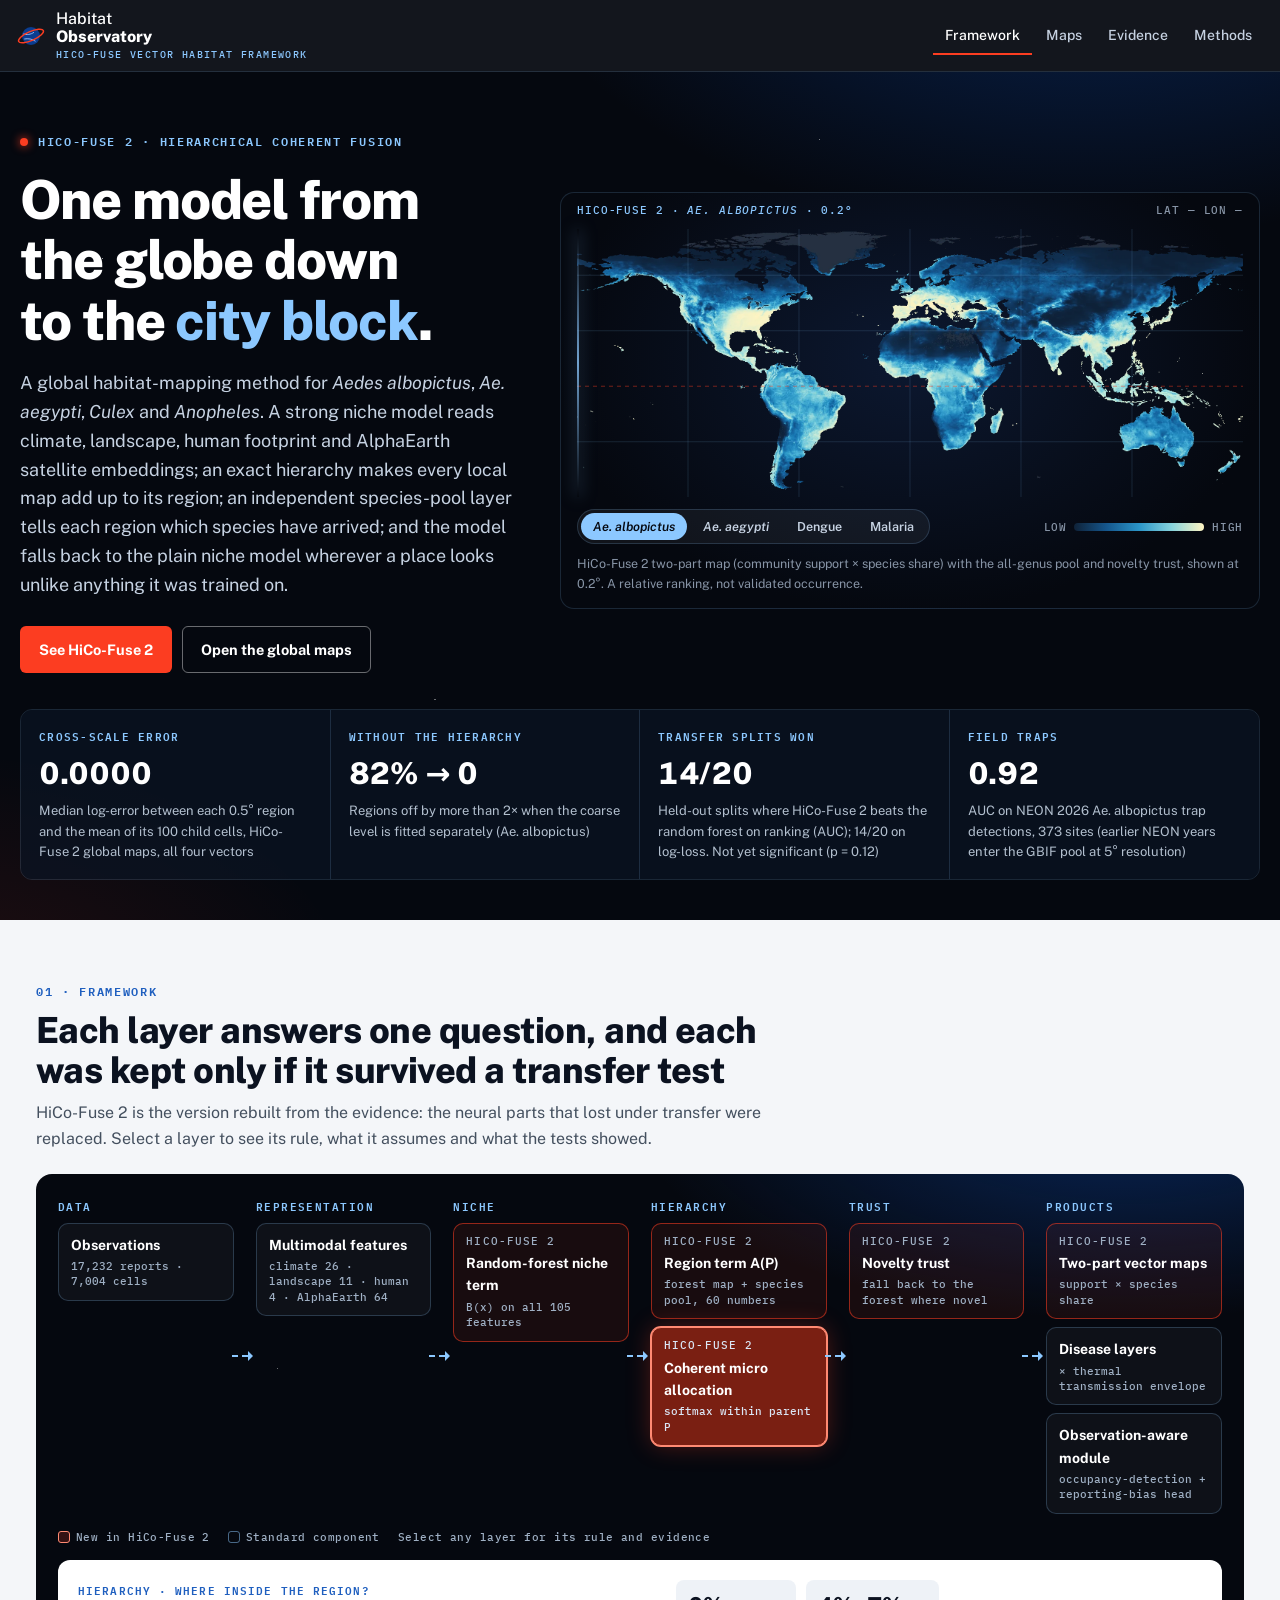
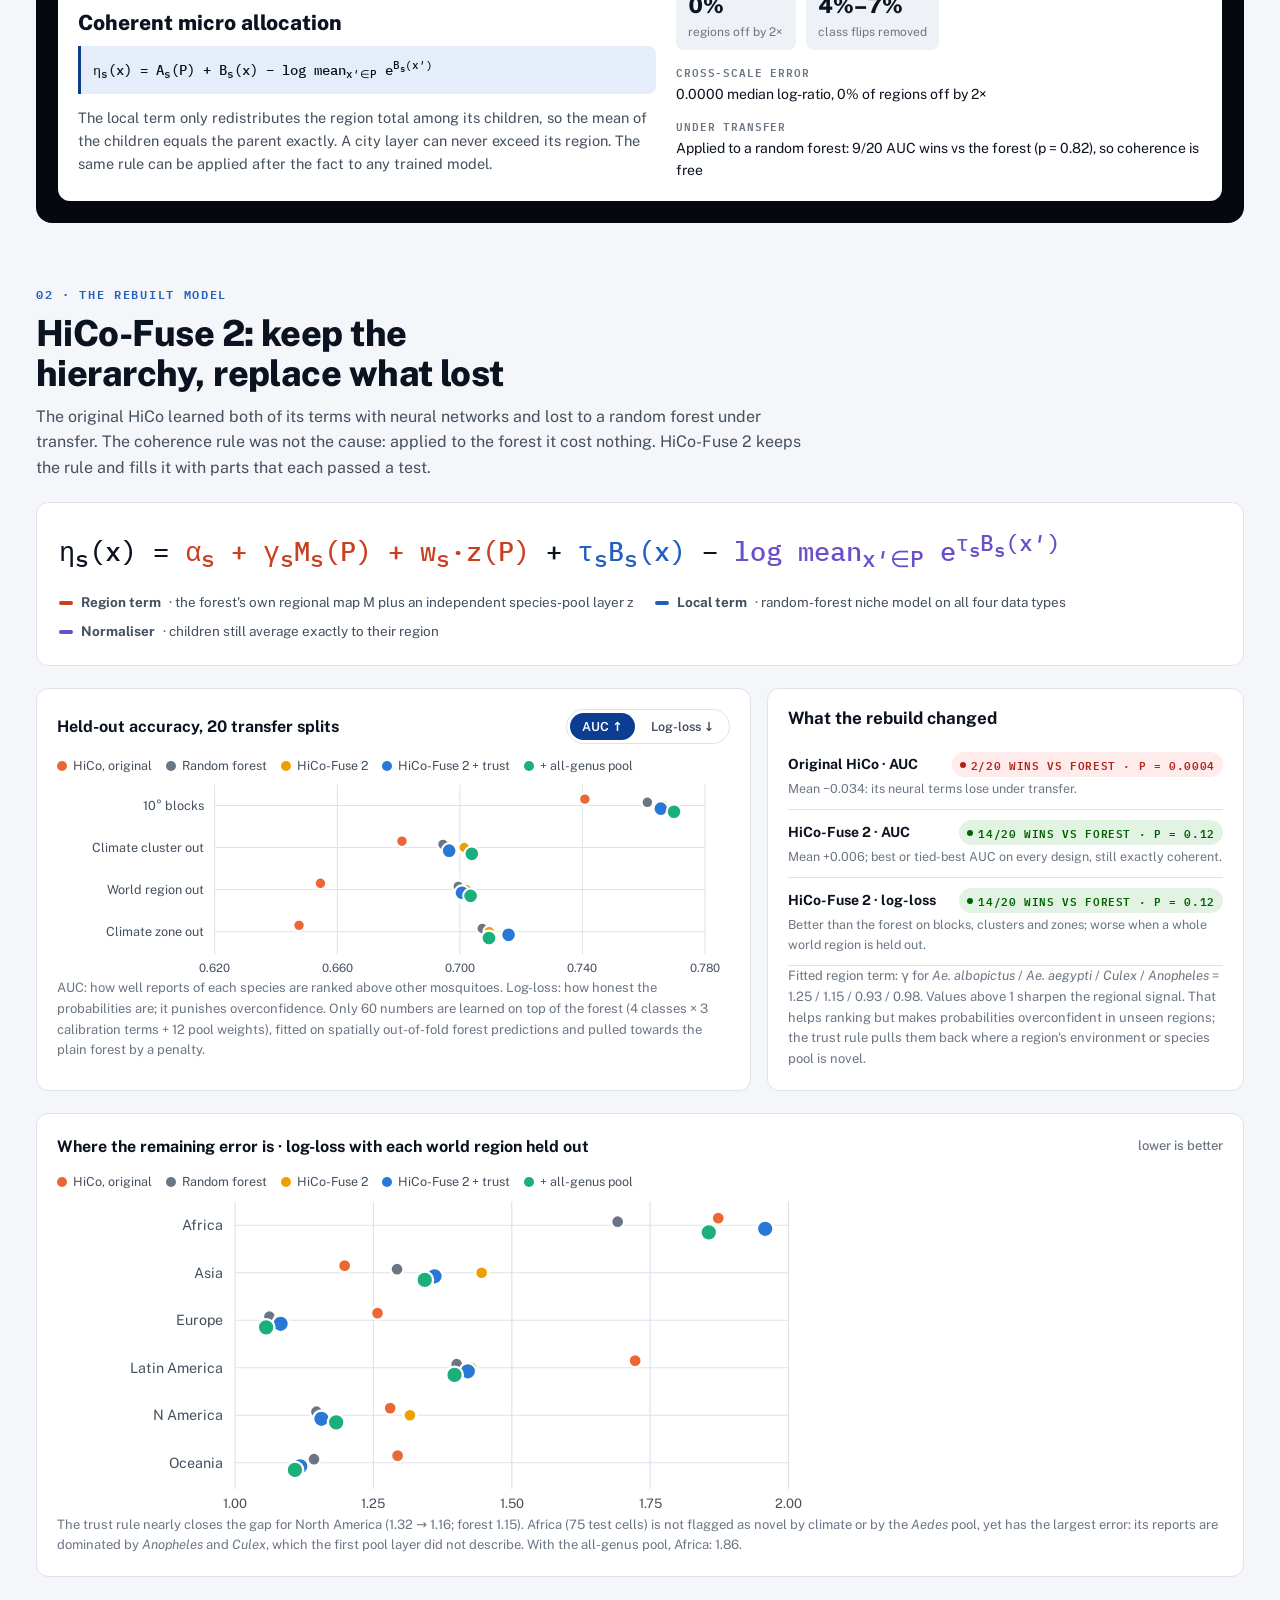
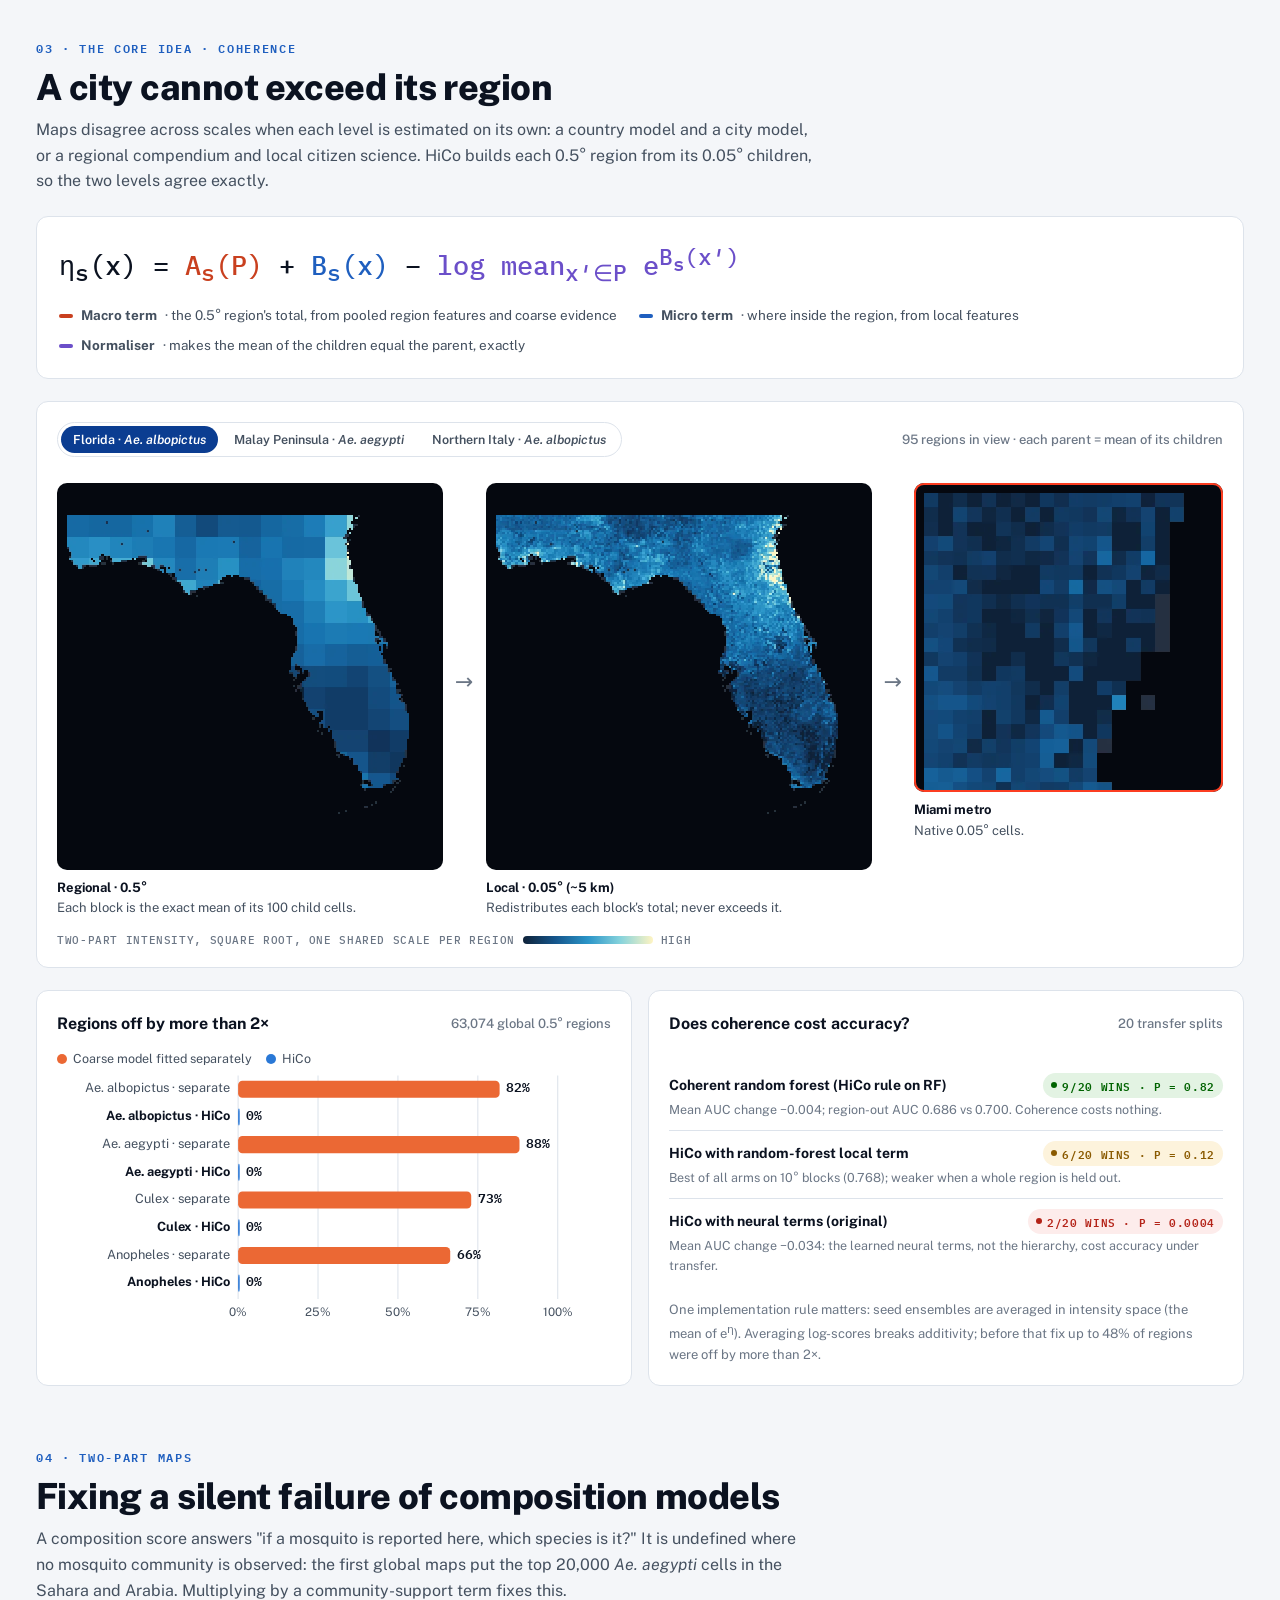
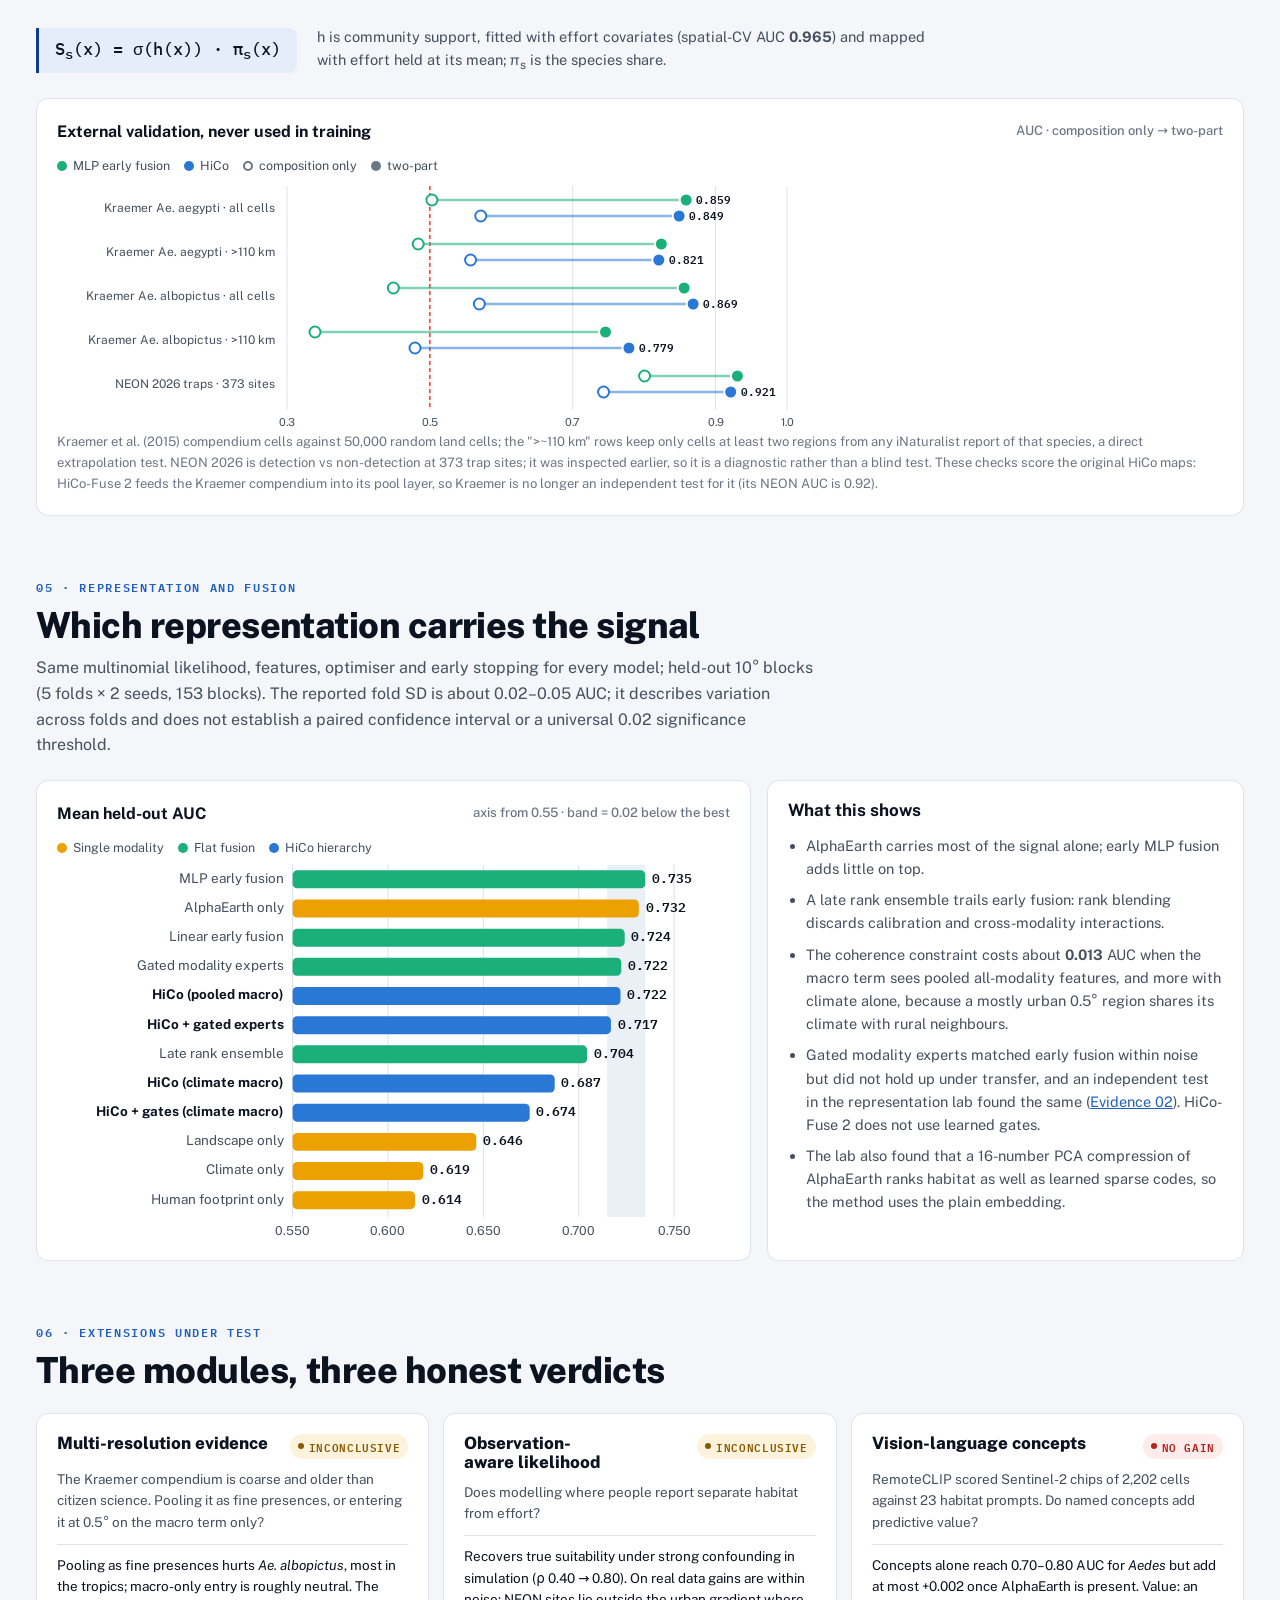
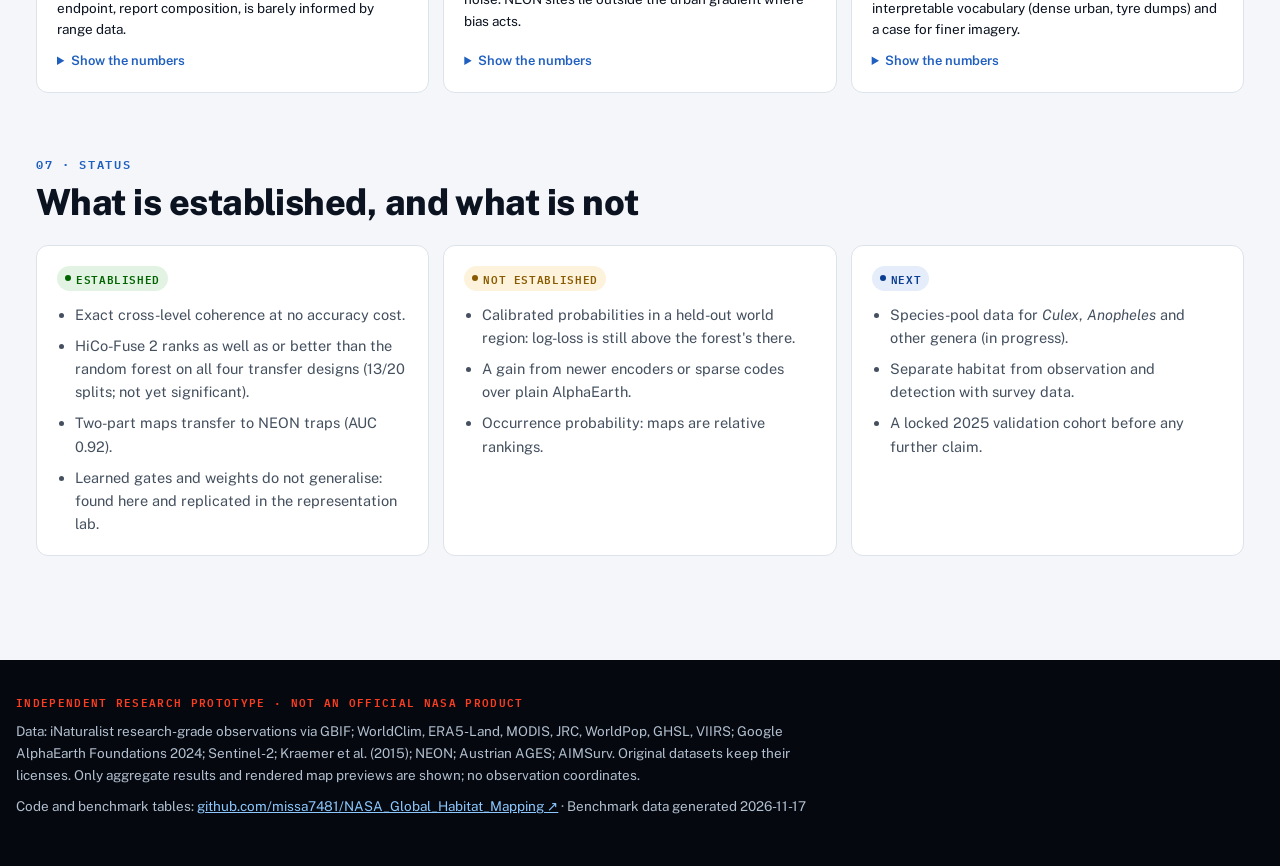
==== commit c7a0783c: "Rebuild the site around HiCo-Fuse 2 Framework page now presents the rebuilt model: random-forest nic" ====
--- a/index.html
+++ b/index.html
@@ -3,7 +3,7 @@
 <head>
   <meta charset="utf-8">
   <meta name="viewport" content="width=device-width, initial-scale=1, viewport-fit=cover">
-  <title>HiCo-Fuse · Habitat Observatory</title>
+  <title>HiCo-Fuse 2 · Habitat Observatory</title>
   <meta name="description" content="HiCo-Fuse: a coherent global-to-local framework for mosquito vector and disease habitat mapping from Earth-observation fusion.">
   <meta name="theme-color" content="#05080f">
   <link rel="preconnect" href="https://fonts.googleapis.com">
@@ -33,16 +33,16 @@
     <section class="hero">
       <div class="hero-inner">
         <div class="hero-copy">
-          <span class="kicker"><i class="pulse" aria-hidden="true"></i>HiCo-Fuse · hierarchical coherent fusion</span>
+          <span class="kicker"><i class="pulse" aria-hidden="true"></i>HiCo-Fuse 2 · hierarchical coherent fusion</span>
           <h1>One model from the globe down to the <em>city block</em>.</h1>
-          <p class="lede">A multimodal framework for <i>Aedes albopictus</i>, <i>Ae. aegypti</i>, <i>Culex</i> and <i>Anopheles</i>. It fuses climate, landscape, human footprint and AlphaEarth satellite embeddings, and it is built so that a local map can never contradict the regional map above it. Dengue, West Nile and malaria layers follow from the vector maps.</p>
+          <p class="lede">A global habitat-mapping method for <i>Aedes albopictus</i>, <i>Ae. aegypti</i>, <i>Culex</i> and <i>Anopheles</i>. A strong niche model reads climate, landscape, human footprint and AlphaEarth satellite embeddings; an exact hierarchy makes every local map add up to its region; an independent species-pool layer tells each region which species have arrived; and the model falls back to the plain niche model wherever a place looks unlike anything it was trained on.</p>
           <div class="hero-actions">
-            <a class="button primary" href="#architecture">See the framework</a>
+            <a class="button primary" href="#hf2">See HiCo-Fuse 2</a>
             <a class="button ghost" href="#maps">Open the global maps</a>
           </div>
         </div>
         <figure class="globe">
-          <div class="hud"><span id="hud-layer">HiCo-Fuse · <i>Ae. albopictus</i> · 0.2°</span><span id="hud-pos">LAT —  LON —</span></div>
+          <div class="hud"><span id="hud-layer">HiCo-Fuse 2 · <i>Ae. albopictus</i> · 0.2°</span><span id="hud-pos">LAT —  LON —</span></div>
           <div class="globe-frame" data-hud="hud-pos">
             <img id="globe-map" src="assets/hico/global_albopictus.webp" width="1800" height="725" alt="Global HiCo-Fuse map for the selected layer">
             <svg class="graticule" viewBox="0 0 360 145" preserveAspectRatio="none" aria-hidden="true">
@@ -61,7 +61,7 @@
             </div>
             <div class="ramp-legend"><span>Low</span><i id="hero-ramp"></i><span>High</span></div>
           </div>
-          <figcaption>Two-part map (community support × species share), 3-seed intensity-space ensemble, shown at 0.2°. A model view, not validated occurrence.</figcaption>
+          <figcaption>HiCo-Fuse 2 two-part map (community support × species share) with the all-genus pool and novelty trust, shown at 0.2°. A relative ranking, not validated occurrence.</figcaption>
         </figure>
       </div>
       <div class="telemetry" role="list" aria-label="Headline results" id="hico-telemetry"></div>
@@ -71,8 +71,8 @@
       <section class="section" id="architecture">
         <div class="section-head">
           <span class="kicker">01 · Framework</span>
-          <h2>Five layers, each answering one question</h2>
-          <p>Every layer is a separate, testable module. Select a layer to see its rule, what it assumes and what the tests showed.</p>
+          <h2>Each layer answers one question, and each was kept only if it survived a transfer test</h2>
+          <p>HiCo-Fuse 2 is the version rebuilt from the evidence: the neural parts that lost under transfer were replaced. Select a layer to see its rule, what it assumes and what the tests showed.</p>
         </div>
         <div class="arch">
           <div class="arch-flow" role="tablist" aria-label="Framework layers" id="arch-flow"></div>
@@ -80,9 +80,48 @@
         </div>
       </section>
 
+
+      <section class="section" id="hf2">
+        <div class="section-head">
+          <span class="kicker">02 · The rebuilt model</span>
+          <h2>HiCo-Fuse 2: keep the hierarchy, replace what lost</h2>
+          <p>The original HiCo learned both of its terms with neural networks and lost to a random forest under transfer. The coherence rule was not the cause: applied to the forest it cost nothing. HiCo-Fuse 2 keeps the rule and fills it with parts that each passed a test.</p>
+        </div>
+        <div class="eq-hero">
+          <div class="eq-big">η<sub>s</sub>(x) = <span class="t-a">α<sub>s</sub> + γ<sub>s</sub>M<sub>s</sub>(P) + w<sub>s</sub>·z(P)</span> + <span class="t-b">τ<sub>s</sub>B<sub>s</sub>(x)</span> − <span class="t-n">log mean<sub>x′∈P</sub> e<sup>τ<sub>s</sub>B<sub>s</sub>(x′)</sup></span></div>
+          <div class="eq-legend">
+            <span><i class="t-a"></i><b>Region term</b> · the forest's own regional map M plus an independent species-pool layer z</span>
+            <span><i class="t-b"></i><b>Local term</b> · random-forest niche model on all four data types</span>
+            <span><i class="t-n"></i><b>Normaliser</b> · children still average exactly to their region</span>
+          </div>
+        </div>
+        <div class="two wide-left">
+          <div class="card">
+            <div class="card-top"><span>Held-out accuracy, 20 transfer splits</span>
+              <div class="seg light" role="group" aria-label="Metric" id="hf2-metric">
+                <button type="button" data-m="AUC" aria-pressed="true">AUC ↑</button>
+                <button type="button" data-m="nll" aria-pressed="false">Log-loss ↓</button>
+              </div></div>
+            <div class="legend" id="hf2-legend"></div>
+            <div class="chart" id="hf2-chart"></div>
+            <p class="note">AUC: how well reports of each species are ranked above other mosquitoes. Log-loss: how honest the probabilities are; it punishes overconfidence. Only 60 numbers are learned on top of the forest (4 classes × 3 calibration terms + 12 pool weights), fitted on spatially out-of-fold forest predictions and pulled towards the plain forest by a penalty.</p>
+          </div>
+          <div class="card stack-card">
+            <h3>What the rebuild changed</h3>
+            <div id="hf2-tests"></div>
+          </div>
+        </div>
+        <div class="card">
+          <div class="card-top"><span>Where the remaining error is · log-loss with each world region held out</span><span class="muted">lower is better</span></div>
+          <div class="legend" id="hf2-loro-legend"></div>
+          <div class="chart" id="hf2-loro"></div>
+          <p class="note" id="hf2-loro-note"></p>
+        </div>
+      </section>
+
       <section class="section" id="coherence">
         <div class="section-head">
-          <span class="kicker">02 · The core idea · coherence</span>
+          <span class="kicker">03 · The core idea · coherence</span>
           <h2>A city cannot exceed its region</h2>
           <p>Maps disagree across scales when each level is estimated on its own: a country model and a city model, or a regional compendium and local citizen science. HiCo builds each 0.5° region from its 0.05° children, so the two levels agree exactly.</p>
         </div>
@@ -128,7 +167,7 @@
 
       <section class="section" id="twopart">
         <div class="section-head">
-          <span class="kicker">03 · Two-part maps</span>
+          <span class="kicker">04 · Two-part maps</span>
           <h2>Fixing a silent failure of composition models</h2>
           <p>A composition score answers "if a mosquito is reported here, which species is it?" It is undefined where no mosquito community is observed: the first global maps put the top 20,000 <i>Ae. aegypti</i> cells in the Sahara and Arabia. Multiplying by a community-support term fixes this.</p>
         </div>
@@ -140,15 +179,15 @@
           <div class="card-top"><span>External validation, never used in training</span><span class="muted">AUC · composition only → two-part</span></div>
           <div class="legend"><span><i style="background:var(--s3)"></i>MLP early fusion</span><span><i style="background:var(--s1)"></i>HiCo</span><span><i class="hollow"></i>composition only</span><span><i style="background:var(--ink-3)"></i>two-part</span></div>
           <div class="chart" id="ext-chart"></div>
-          <p class="note">Kraemer et al. (2015) compendium cells against 50,000 random land cells; the "&gt;~110 km" rows keep only cells at least two regions from any iNaturalist report of that species, a direct extrapolation test. NEON 2026 is detection vs non-detection at 373 trap sites; it was inspected earlier, so it is a diagnostic rather than a blind test.</p>
+          <p class="note">Kraemer et al. (2015) compendium cells against 50,000 random land cells; the "&gt;~110 km" rows keep only cells at least two regions from any iNaturalist report of that species, a direct extrapolation test. NEON 2026 is detection vs non-detection at 373 trap sites; it was inspected earlier, so it is a diagnostic rather than a blind test. These checks score the original HiCo maps: HiCo-Fuse 2 feeds the Kraemer compendium into its pool layer, so Kraemer is no longer an independent test for it (its NEON AUC is 0.92).</p>
         </div>
       </section>
 
       <section class="section" id="fusion-results">
         <div class="section-head">
-          <span class="kicker">04 · Representation and fusion</span>
+          <span class="kicker">05 · Representation and fusion</span>
           <h2>Which representation carries the signal</h2>
-          <p>Same multinomial likelihood, features, optimiser and early stopping for every model; held-out 10° blocks (5 folds × 2 seeds, 153 blocks). Within-fold SD is about 0.02–0.05 AUC, so differences under 0.02 are within noise.</p>
+          <p>Same multinomial likelihood, features, optimiser and early stopping for every model; held-out 10° blocks (5 folds × 2 seeds, 153 blocks). The reported fold SD is about 0.02–0.05 AUC; it describes variation across folds and does not establish a paired confidence interval or a universal 0.02 significance threshold.</p>
         </div>
         <div class="two wide-left">
           <div class="card">
@@ -162,29 +201,10 @@
               <li>AlphaEarth carries most of the signal alone; early MLP fusion adds little on top.</li>
               <li>A late rank ensemble trails early fusion: rank blending discards calibration and cross-modality interactions.</li>
               <li>The coherence constraint costs about <b id="hico-cost"></b> AUC when the macro term sees pooled all-modality features, and more with climate alone, because a mostly urban 0.5° region shares its climate with rural neighbours.</li>
-              <li>Gated experts match early fusion within noise and add a per-cell attribution to modalities (next section).</li>
+              <li>Gated modality experts matched early fusion within noise but did not hold up under transfer, and an independent test in the representation lab found the same (<a href="#lab">Evidence 02</a>). HiCo-Fuse 2 does not use learned gates.</li>
+              <li>The lab also found that a 16-number PCA compression of AlphaEarth ranks habitat as well as learned sparse codes, so the method uses the plain embedding.</li>
             </ul>
           </div>
-        </div>
-      </section>
-
-      <section class="section" id="gates">
-        <div class="section-head">
-          <span class="kicker">05 · Interpretability</span>
-          <h2>Which representation drives the local map</h2>
-          <p>Per-vector gates are computed from climate and human context, so the model reports, cell by cell, which modality it trusts.</p>
-        </div>
-        <div class="card">
-          <div class="card-top">
-            <div class="seg light" role="group" aria-label="Vector" id="gate-seg">
-              <button type="button" data-gate="albopictus" aria-pressed="true"><i>Ae. albopictus</i></button>
-              <button type="button" data-gate="aegypti" aria-pressed="false"><i>Ae. aegypti</i></button>
-            </div>
-            <span class="muted">Dominant local gate, HiCo + gated experts</span>
-          </div>
-          <div class="dark-map"><img id="gate-img" src="assets/hico/gates_albopictus.webp" width="1800" height="725" alt="Dominant modality gate map"></div>
-          <div class="gate-legend" id="gate-legend"></div>
-          <p class="note">AlphaEarth governs allocation across inhabited land. In the empty boreal zone the human-footprint expert dominates, mostly by encoding the absence of people.</p>
         </div>
       </section>
 
@@ -202,9 +222,9 @@
           <h2>What is established, and what is not</h2>
         </div>
         <div class="status-grid">
-          <article class="card status"><span class="chip kept">Established</span><ul class="clean"><li>Exact cross-level coherence; with a random-forest local term it costs no accuracy under transfer.</li><li>Two-part maps transfer to an independent compendium (AUC 0.82–0.87) and to NEON traps (0.92).</li><li>Intensity-space ensembling is required for coherence.</li></ul></article>
-          <article class="card status"><span class="chip mixed">Not established</span><ul class="clean"><li>A predictive gain from gated over early fusion.</li><li>A gain from coarse evidence on the fine endpoint.</li><li>A gain from vision-language concepts over AlphaEarth at 0.05°.</li></ul></article>
-          <article class="card status"><span class="chip proposed">Next</span><ul class="clean"><li>A species-pool layer on the macro term: the main transfer error is the regional species mix (see <a href="#findings">Evidence</a>).</li><li>Urban-gradient survey test with AIMSurv ovitraps.</li><li>Multi-scale AlphaEarth and attention pooling for the macro term.</li></ul></article>
+          <article class="card status"><span class="chip kept">Established</span><ul class="clean"><li>Exact cross-level coherence at no accuracy cost.</li><li>HiCo-Fuse 2 ranks as well as or better than the random forest on all four transfer designs (13/20 splits; not yet significant).</li><li>Two-part maps transfer to NEON traps (AUC 0.92).</li><li>Learned gates and weights do not generalise: found here and replicated in the representation lab.</li></ul></article>
+          <article class="card status"><span class="chip mixed">Not established</span><ul class="clean"><li>Calibrated probabilities in a held-out world region: log-loss is still above the forest's there.</li><li>A gain from newer encoders or sparse codes over plain AlphaEarth.</li><li>Occurrence probability: maps are relative rankings.</li></ul></article>
+          <article class="card status"><span class="chip proposed">Next</span><ul class="clean"><li>Species-pool data for <i>Culex</i>, <i>Anopheles</i> and other genera (in progress).</li><li>Separate habitat from observation and detection with survey data.</li><li>A locked 2025 validation cohort before any further claim.</li></ul></article>
         </div>
       </section>
     </div>
@@ -215,7 +235,7 @@
     <section class="viewer">
       <aside class="viewer-side">
         <span class="kicker">Global layers · 0.2° view</span>
-        <h1>HiCo-Fuse global maps</h1>
+        <h1>HiCo-Fuse 2 global maps</h1>
         <div id="layer-list" role="radiogroup" aria-label="Map layer"></div>
       </aside>
       <div class="viewer-main">
@@ -246,7 +266,7 @@
         <span class="kicker">Evidence · research loop</span>
         <h1>Tested where the models have never seen data</h1>
         <p>Nine models under nine ways of holding out the world, ten fusion methods and five redesign iterations, each chosen by the last one's failure.</p>
-        <p class="jump"><a href="#findings">Findings</a><a href="#benchmark">Benchmark</a><a href="#fusion">Fusion methods</a><a href="#experiments">Experiments</a><a href="#families">Model families</a><a href="#ledger">Ledger</a></p>
+        <p class="jump"><a href="#findings">Findings</a><a href="#lab">Representation lab</a><a href="#benchmark">Benchmark</a><a href="#fusion">Fusion methods</a><a href="#experiments">Experiments</a><a href="#families">Model families</a><a href="#ledger">Ledger</a></p>
       </div>
       <div class="telemetry light" id="telemetry" role="list" aria-label="Headline results"></div>
 
@@ -255,9 +275,23 @@
         <div class="finding-grid" id="finding-grid"></div>
       </section>
 
+
+      <section class="section" id="lab">
+        <div class="section-head">
+          <span class="kicker">02 · Independent evidence</span>
+          <h2>A second project tested the representation layer</h2>
+          <p id="lab-task"></p>
+        </div>
+        <div class="lab-grid" id="lab-grid"></div>
+        <div class="two">
+          <div class="card stack-card"><h3>Not used to shape the method</h3><ul class="clean" id="lab-skip"></ul></div>
+          <div class="card stack-card"><h3>The lab's ranked next steps</h3><ol class="clean" id="lab-next"></ol></div>
+        </div>
+      </section>
+
       <section class="section" id="benchmark">
         <div class="section-head">
-          <span class="kicker">02 · Holdout benchmark</span>
+          <span class="kicker">03 · Holdout benchmark</span>
           <h2>Nine models under nine ways of holding out the world</h2>
           <p>Multinomial composition of Culicidae reports in 7,004 cells at 0.05°, with 105 features. Select a holdout design and a metric.</p>
         </div>
@@ -283,7 +317,7 @@
 
       <section class="section" id="fusion">
         <div class="section-head">
-          <span class="kicker">03 · Fusion methods</span>
+          <span class="kicker">04 · Fusion methods</span>
           <h2>Ten ways to combine Earth-observation evidence</h2>
           <p>Each card states the rule, what it assumes and what the holdout benchmark showed.</p>
         </div>
@@ -297,7 +331,7 @@
       </section>
 
       <section class="section" id="experiments">
-        <div class="section-head"><span class="kicker">04 · Experiments</span><h2>What each redesign tested</h2></div>
+        <div class="section-head"><span class="kicker">05 · Experiments</span><h2>What each redesign tested</h2></div>
         <div class="tabs" role="tablist" aria-label="Experiments" id="exp-tabs">
           <button role="tab" id="tab-coherence" aria-controls="panel-coherence" aria-selected="true">Coherence</button>
           <button role="tab" id="tab-weighting" aria-controls="panel-weighting" aria-selected="false">Weighting</button>
@@ -318,7 +352,7 @@
 
       <section class="section" id="families">
         <div class="section-head">
-          <span class="kicker">05 · Model families</span>
+          <span class="kicker">06 · Model families</span>
           <h2>Four model families, built in sequence</h2>
           <p>Each family started from what the previous one could not do. Scores are comparable only within a family, because tasks and labels differ.</p>
         </div>
@@ -327,7 +361,7 @@
 
       <section class="section" id="ledger">
         <div class="section-head">
-          <span class="kicker">06 · Research ledger</span>
+          <span class="kicker">07 · Research ledger</span>
           <h2>One entry per experiment</h2>
           <p>What improved, what failed and the next step it set, so rejected ideas are not retried without new evidence.</p>
         </div>
@@ -350,7 +384,7 @@
         <div class="section-head">
           <span class="kicker">01 · Data</span>
           <h2>Citizen-science reports, with independent checks</h2>
-          <p>The model learns from the class mix of mosquito reports. Reporting effort multiplies every class equally, so it cancels in the composition; "other Culicidae" is the reference class.</p>
+          <p>The model learns from the class mix of mosquito reports. Cancellation of reporting effort assumes that effort scales every species class equally within a location and observation window. Species-specific reporting or identification bias can violate this assumption; "other Culicidae" is the reference class.</p>
         </div>
         <div class="stat-grid" id="data-stats"></div>
         <div class="two">
--- a/assets/site.css
+++ b/assets/site.css
@@ -317,7 +317,7 @@
 /* architecture explorer */
 .arch { background: var(--space); color: #fff; border-radius: 16px; padding: 22px; position: relative; overflow: hidden;
   background-image: radial-gradient(700px 300px at 90% -10%, rgba(11,61,145,.55), transparent 70%), radial-gradient(1px 1px at 20% 30%, rgba(255,255,255,.4) 50%, transparent 51%), radial-gradient(1px 1px at 70% 80%, rgba(255,255,255,.3) 50%, transparent 51%); }
-.arch-flow { display: grid; grid-template-columns: repeat(5, minmax(0, 1fr)); gap: 28px; position: relative; }
+.arch-flow { display: grid; grid-template-columns: repeat(6, minmax(0, 1fr)); gap: 22px; position: relative; }
 .arch-col { display: flex; flex-direction: column; gap: 8px; position: relative; min-width: 0; }
 .arch-col + .arch-col::before { content: ""; position: absolute; left: -24px; top: 50%; width: 20px; height: 2px;
   background: repeating-linear-gradient(90deg, var(--hud) 0 6px, transparent 6px 10px); animation: flow 1.2s linear infinite; }
@@ -453,3 +453,10 @@
   .gate-legend { grid-template-columns: repeat(2, minmax(0, 1fr)); }
   .modality-grid { grid-template-columns: 1fr; }
 }
+
+/* HiCo-Fuse 2 + lab */
+.lab-grid { display: grid; grid-template-columns: repeat(3, minmax(0, 1fr)); gap: 18px; margin-bottom: 18px; }
+.lab-grid h3 { margin: 8px 0 6px; font-size: 16px; }
+.lab-num { font: 500 12.5px/1.5 var(--mono); color: var(--ink-2, var(--ink)); }
+@media (max-width: 1000px) { .lab-grid { grid-template-columns: repeat(2, minmax(0, 1fr)); } }
+@media (max-width: 640px) { .lab-grid { grid-template-columns: 1fr; } }
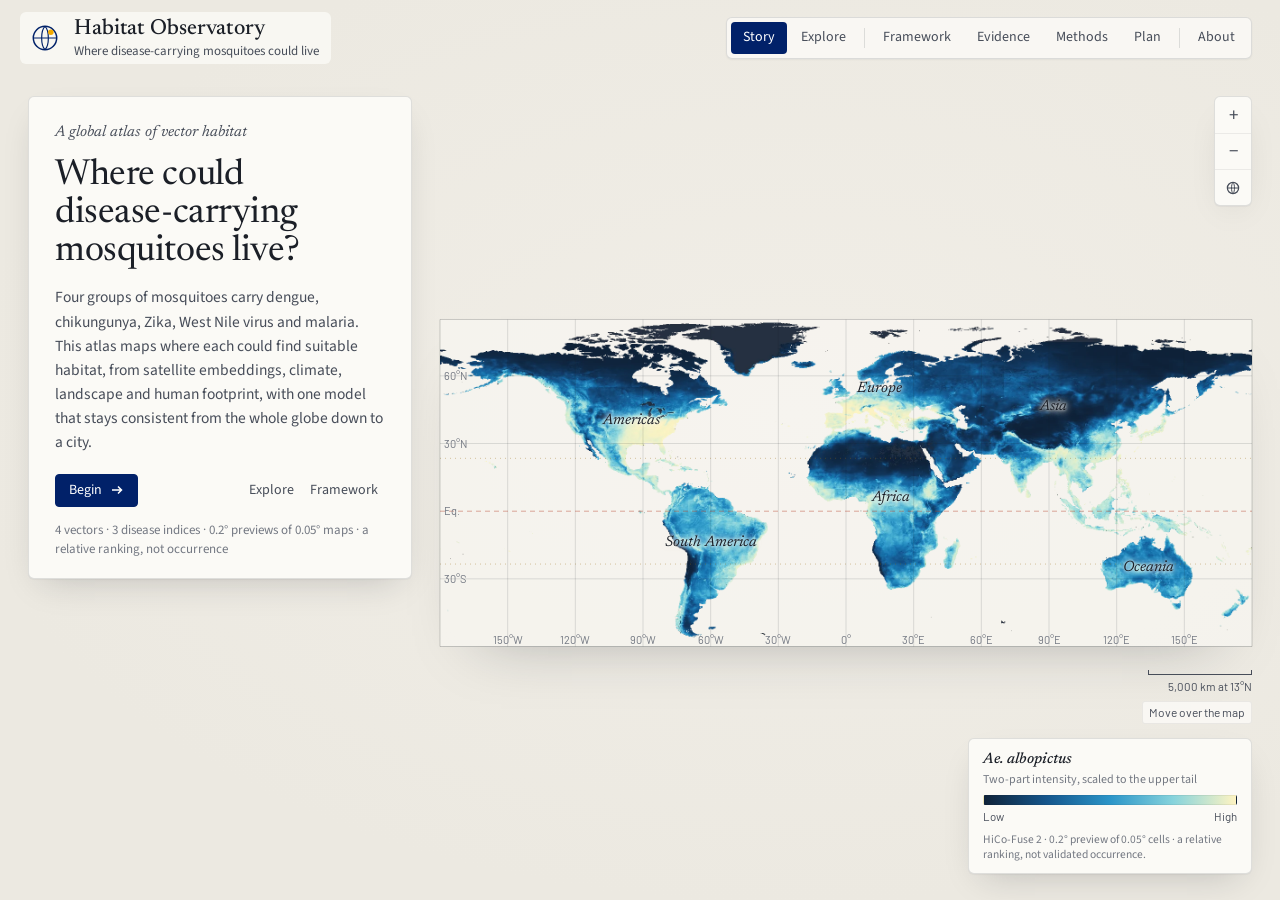
==== commit 53a4cf70: "Redesign the observatory as an editorial atlas Adopt the layout and controls of the Ashburn Heat Twi" ====
--- a/index.html
+++ b/index.html
@@ -3,74 +3,83 @@
 <head>
   <meta charset="utf-8">
   <meta name="viewport" content="width=device-width, initial-scale=1, viewport-fit=cover">
-  <title>HiCo-Fuse 2 · Habitat Observatory</title>
-  <meta name="description" content="HiCo-Fuse: a coherent global-to-local framework for mosquito vector and disease habitat mapping from Earth-observation fusion.">
-  <meta name="theme-color" content="#05080f">
+  <title>Habitat Observatory · HiCo-Fuse 2</title>
+  <meta name="description" content="Habitat Observatory: an atlas of global mosquito vector and disease habitat maps from Earth-observation fusion, with the evidence behind them and the experiments still planned.">
+  <meta name="theme-color" content="#ECE9E1">
+  <meta property="og:title" content="Habitat Observatory">
+  <meta property="og:description" content="Global mosquito habitat maps from Earth-observation fusion, with completed results kept apart from planned experiments.">
   <link rel="preconnect" href="https://fonts.googleapis.com">
   <link rel="preconnect" href="https://fonts.gstatic.com" crossorigin>
-  <link rel="stylesheet" href="https://fonts.googleapis.com/css2?family=Public+Sans:wght@400;500;600;700;800&family=IBM+Plex+Mono:wght@400;500;600&display=swap">
+  <link rel="stylesheet" href="https://fonts.googleapis.com/css2?family=Newsreader:ital,opsz,wght@0,6..72,300..600;1,6..72,400&family=Source+Sans+3:ital,wght@0,300..700;1,400&family=Barlow:wght@300;400;500;600&family=IBM+Plex+Mono:wght@400;500&display=swap">
   <link rel="stylesheet" href="assets/site.css">
-  <link rel="icon" href="data:image/svg+xml,%3Csvg xmlns='http://www.w3.org/2000/svg' viewBox='0 0 40 40'%3E%3Ccircle cx='20' cy='20' r='12' fill='%230B3D91'/%3E%3Cellipse cx='20' cy='20' rx='18' ry='6' transform='rotate(-24 20 20)' fill='none' stroke='%23FC3D21' stroke-width='2'/%3E%3C/svg%3E">
+  <link rel="icon" href="data:image/svg+xml,%3Csvg xmlns='http://www.w3.org/2000/svg' viewBox='0 0 32 32'%3E%3Ccircle cx='16' cy='16' r='11' fill='none' stroke='%23012169' stroke-width='2'/%3E%3Cpath d='M5 16h22M16 5c-4 4-4 18 0 22M16 5c4 4 4 18 0 22' fill='none' stroke='%23012169' stroke-width='1.4'/%3E%3Ccircle cx='21' cy='11' r='3' fill='%23F2A900'/%3E%3C/svg%3E">
 </head>
-<body>
-  <a class="skip" href="#main">Skip to content</a>
-  <header class="site-header">
-    <a class="brand" href="#framework">
-      <svg width="30" height="30" viewBox="0 0 40 40" aria-hidden="true"><circle cx="20" cy="20" r="12" fill="#0B3D91"/><path d="M10 17c4 2 10 1 14-2m-13 9c5-1 11 0 15 3" stroke="#9cc3ff" stroke-width="1.2" fill="none"/><ellipse cx="20" cy="20" rx="18" ry="6" transform="rotate(-24 20 20)" fill="none" stroke="#FC3D21" stroke-width="2"/></svg>
-      <span>Habitat <b>Observatory</b><small>HiCo-Fuse vector habitat framework</small></span>
+<body class="mode-story">
+  <a class="skip" href="#rail">Skip to content</a>
+
+  <header class="masthead">
+    <a class="brand" href="#story" aria-label="Habitat Observatory, start of the story">
+      <svg class="mark" viewBox="0 0 32 32" aria-hidden="true"><circle cx="16" cy="16" r="11" fill="none" stroke="currentColor" stroke-width="1.4"/><path d="M5 16h22M16 5c-4.2 4-4.2 18 0 22M16 5c4.2 4 4.2 18 0 22" fill="none" stroke="currentColor" stroke-width="1.1"/><circle cx="21.5" cy="10.5" r="2.6" fill="#F2A900"/></svg>
+      <span><b>Habitat Observatory</b><i>Where disease-carrying mosquitoes could live</i></span>
     </a>
-    <nav aria-label="Site">
-      <a href="#framework" data-page="framework">Framework</a>
-      <a href="#maps" data-page="maps">Maps</a>
-      <a href="#evidence" data-page="evidence">Evidence</a>
-      <a href="#methods" data-page="methods">Methods</a>
+    <nav class="modes" aria-label="Site">
+      <a href="#story" data-mode="story">Story</a>
+      <a href="#explore" data-mode="explore">Explore</a>
+      <span class="sep" aria-hidden="true"></span>
+      <a href="#framework" data-mode="framework">Framework</a>
+      <a href="#evidence" data-mode="evidence">Evidence</a>
+      <a href="#methods" data-mode="methods">Methods</a>
+      <a href="#plan" data-mode="plan">Plan</a>
+      <span class="sep" aria-hidden="true"></span>
+      <button type="button" class="about-btn" data-open="about">About</button>
     </nav>
   </header>
 
-  <main id="main">
-  <!-- ================================================================ FRAMEWORK -->
-  <div class="page" id="page-framework">
-    <section class="hero">
-      <div class="hero-inner">
-        <div class="hero-copy">
-          <span class="kicker"><i class="pulse" aria-hidden="true"></i>HiCo-Fuse 2 · hierarchical coherent fusion</span>
-          <h1>One model from the globe down to the <em>city block</em>.</h1>
-          <p class="lede">A global habitat-mapping method for <i>Aedes albopictus</i>, <i>Ae. aegypti</i>, <i>Culex</i> and <i>Anopheles</i>. A strong niche model reads climate, landscape, human footprint and AlphaEarth satellite embeddings; an exact hierarchy makes every local map add up to its region; an independent species-pool layer tells each region which species have arrived; and the model falls back to the plain niche model wherever a place looks unlike anything it was trained on.</p>
-          <div class="hero-actions">
-            <a class="button primary" href="#hf2">See HiCo-Fuse 2</a>
-            <a class="button ghost" href="#maps">Open the global maps</a>
-          </div>
-        </div>
-        <figure class="globe">
-          <div class="hud"><span id="hud-layer">HiCo-Fuse 2 · <i>Ae. albopictus</i> · 0.2°</span><span id="hud-pos">LAT —  LON —</span></div>
-          <div class="globe-frame" data-hud="hud-pos">
-            <img id="globe-map" src="assets/hico/global_albopictus.webp" width="1800" height="725" alt="Global HiCo-Fuse map for the selected layer">
-            <svg class="graticule" viewBox="0 0 360 145" preserveAspectRatio="none" aria-hidden="true">
-              <line x1="60" x2="60" y1="0" y2="145"/><line x1="120" x2="120" y1="0" y2="145"/><line x1="180" x2="180" y1="0" y2="145"/>
-              <line x1="240" x2="240" y1="0" y2="145"/><line x1="300" x2="300" y1="0" y2="145"/>
-              <line x1="0" x2="360" y1="25" y2="25"/><line x1="0" x2="360" y1="55" y2="55"/><line class="eq" x1="0" x2="360" y1="85" y2="85"/><line x1="0" x2="360" y1="115" y2="115"/>
-            </svg>
-            <span class="scan" aria-hidden="true"></span>
-          </div>
-          <div class="globe-controls">
-            <div class="seg" role="group" aria-label="Map layer" id="hero-seg">
-              <button type="button" data-layer="albopictus" aria-pressed="true"><i>Ae. albopictus</i></button>
-              <button type="button" data-layer="aegypti" aria-pressed="false"><i>Ae. aegypti</i></button>
-              <button type="button" data-layer="dengue" aria-pressed="false">Dengue</button>
-              <button type="button" data-layer="malaria" aria-pressed="false">Malaria</button>
-            </div>
-            <div class="ramp-legend"><span>Low</span><i id="hero-ramp"></i><span>High</span></div>
-          </div>
-          <figcaption>HiCo-Fuse 2 two-part map (community support × species share) with the all-genus pool and novelty trust, shown at 0.2°. A relative ranking, not validated occurrence.</figcaption>
-        </figure>
+  <!-- ================================================================ MAP STAGE (story + explore) -->
+  <div id="stage" class="stage">
+    <div class="map-viewport" id="map-viewport" tabindex="0" role="application" aria-roledescription="map" aria-label="Global habitat map. Drag to pan, scroll or use plus and minus to zoom, click to read a cell.">
+      <div class="map-world" id="map-world">
+        <img id="map-a" class="map-img" src="assets/hico/global_albopictus.webp" width="1800" height="725" alt="Global map of the selected layer" crossorigin="anonymous">
+        <img id="map-b" class="map-img map-b" src="assets/hico/global_aegypti.webp" width="1800" height="725" alt="Comparison layer" crossorigin="anonymous" hidden>
+        <svg class="graticule" id="graticule" viewBox="0 0 360 145" preserveAspectRatio="none" aria-hidden="true">
+          <g class="mer"><line x1="30" x2="30" y1="0" y2="145"/><line x1="60" x2="60" y1="0" y2="145"/><line x1="90" x2="90" y1="0" y2="145"/><line x1="120" x2="120" y1="0" y2="145"/><line x1="150" x2="150" y1="0" y2="145"/><line x1="180" x2="180" y1="0" y2="145"/><line x1="210" x2="210" y1="0" y2="145"/><line x1="240" x2="240" y1="0" y2="145"/><line x1="270" x2="270" y1="0" y2="145"/><line x1="300" x2="300" y1="0" y2="145"/><line x1="330" x2="330" y1="0" y2="145"/></g>
+          <g class="par"><line x1="0" x2="360" y1="25" y2="25"/><line x1="0" x2="360" y1="55" y2="55"/><line x1="0" x2="360" y1="115" y2="115"/></g>
+          <line class="eq" x1="0" x2="360" y1="85" y2="85"/>
+          <g class="trop"><line x1="0" x2="360" y1="61.56" y2="61.56"/><line x1="0" x2="360" y1="108.44" y2="108.44"/></g>
+          <rect class="frame" x="0" y="0" width="360" height="145"/>
+        </svg>
+      </div>
+    </div>
+    <div class="axis-labels" id="axis-labels" aria-hidden="true"></div>
+    <div class="labels" id="labels"></div>
+    <div class="swipe" id="swipe" hidden><span id="swipe-l"></span><i role="slider" tabindex="0" aria-label="Comparison divider" aria-valuemin="0" aria-valuemax="100" aria-valuenow="50"></i><span id="swipe-r"></span></div>
+    <div class="map-tools" role="group" aria-label="Map zoom">
+      <button type="button" data-zoom="in" aria-label="Zoom in">+</button>
+      <button type="button" data-zoom="out" aria-label="Zoom out">−</button>
+      <button type="button" data-zoom="home" aria-label="Show the whole world"><svg viewBox="0 0 16 16" aria-hidden="true"><circle cx="8" cy="8" r="5.6" fill="none" stroke="currentColor" stroke-width="1.3"/><path d="M2.4 8h11.2M8 2.4c-2 2-2 9.2 0 11.2M8 2.4c2 2 2 9.2 0 11.2" fill="none" stroke="currentColor" stroke-width="1"/></svg></button>
+    </div>
+    <div class="mapkey" id="mapkey" aria-hidden="true"><div class="bar"><i id="scale-bar"></i><span id="scale-txt"></span></div><span class="coord" id="coord">Move over the map</span></div>
+    <div class="maplegend" id="legend"></div>
+    <div class="probe" id="probe" hidden></div>
+  </div>
+  <aside id="rail" class="rail" aria-live="polite" tabindex="-1"><p class="small">Loading the atlas…</p></aside>
+
+  <!-- ================================================================ DOCUMENT PAGES -->
+  <main id="docs" class="docs" hidden>
+  <div class="page" id="page-framework" hidden>
+    <div class="wrap">
+      <div class="page-head">
+        <span class="kicker"><span class="n">Framework</span><span class="chap">HiCo-Fuse 2 · hierarchical coherent fusion</span></span>
+        <h1>One model from the globe down to the <em>city block</em></h1>
+        <p class="lede">A global habitat-mapping method for <i>Aedes albopictus</i>, <i>Ae. aegypti</i>, <i>Culex</i> and <i>Anopheles</i>. A strong niche model reads climate, landscape, human footprint and AlphaEarth satellite embeddings; an exact hierarchy makes every local map add up to its region; an independent species-pool layer tells each region which species have arrived; and the model falls back to the plain niche model wherever a place looks unlike anything it was trained on.</p>
+        <div class="row head-actions"><a class="btn primary" href="#hf2">See HiCo-Fuse 2</a><a class="btn" href="#explore">Open the global maps</a><span class="ev ev-done">Completed runs</span></div>
       </div>
       <div class="telemetry" role="list" aria-label="Headline results" id="hico-telemetry"></div>
-    </section>
-
+    </div>
     <div class="wrap">
       <section class="section" id="architecture">
         <div class="section-head">
-          <span class="kicker">01 · Framework</span>
+          <span class="kicker"><span class="n">01</span><span class="chap">Framework</span><span class="ev ev-done">Completed runs</span></span>
           <h2>Each layer answers one question, and each was kept only if it survived a transfer test</h2>
           <p>HiCo-Fuse 2 is the version rebuilt from the evidence: the neural parts that lost under transfer were replaced. Select a layer to see its rule, what it assumes and what the tests showed.</p>
         </div>
@@ -83,7 +92,7 @@
 
       <section class="section" id="hf2">
         <div class="section-head">
-          <span class="kicker">02 · The rebuilt model</span>
+          <span class="kicker"><span class="n">02</span><span class="chap">The rebuilt model</span><span class="ev ev-done">Completed runs</span></span>
           <h2>HiCo-Fuse 2: keep the hierarchy, replace what lost</h2>
           <p>The original HiCo learned both of its terms with neural networks and lost to a random forest under transfer. The coherence rule was not the cause: applied to the forest it cost nothing. HiCo-Fuse 2 keeps the rule and fills it with parts that each passed a test.</p>
         </div>
@@ -121,7 +130,7 @@
 
       <section class="section" id="coherence">
         <div class="section-head">
-          <span class="kicker">03 · The core idea · coherence</span>
+          <span class="kicker"><span class="n">03</span><span class="chap">The core idea · coherence</span><span class="ev ev-done">Completed runs</span></span>
           <h2>A city cannot exceed its region</h2>
           <p>Maps disagree across scales when each level is estimated on its own: a country model and a city model, or a regional compendium and local citizen science. HiCo builds each 0.5° region from its 0.05° children, so the two levels agree exactly.</p>
         </div>
@@ -167,7 +176,7 @@
 
       <section class="section" id="twopart">
         <div class="section-head">
-          <span class="kicker">04 · Two-part maps</span>
+          <span class="kicker"><span class="n">04</span><span class="chap">Two-part maps</span><span class="ev ev-done">Completed runs</span></span>
           <h2>Fixing a silent failure of composition models</h2>
           <p>A composition score answers "if a mosquito is reported here, which species is it?" It is undefined where no mosquito community is observed: the first global maps put the top 20,000 <i>Ae. aegypti</i> cells in the Sahara and Arabia. Multiplying by a community-support term fixes this.</p>
         </div>
@@ -185,7 +194,7 @@
 
       <section class="section" id="fusion-results">
         <div class="section-head">
-          <span class="kicker">05 · Representation and fusion</span>
+          <span class="kicker"><span class="n">05</span><span class="chap">Representation and fusion</span><span class="ev ev-done">Completed runs</span></span>
           <h2>Which representation carries the signal</h2>
           <p>Same multinomial likelihood, features, optimiser and early stopping for every model; held-out 10° blocks (5 folds × 2 seeds, 153 blocks). The reported fold SD is about 0.02–0.05 AUC; it describes variation across folds and does not establish a paired confidence interval or a universal 0.02 significance threshold.</p>
         </div>
@@ -210,7 +219,7 @@
 
       <section class="section" id="extensions">
         <div class="section-head">
-          <span class="kicker">06 · Extensions under test</span>
+          <span class="kicker"><span class="n">06</span><span class="chap">Extensions under test</span><span class="ev ev-done">Completed runs</span></span>
           <h2>Three modules, three honest verdicts</h2>
         </div>
         <div class="ext-grid" id="ext-grid"></div>
@@ -218,7 +227,7 @@
 
       <section class="section" id="status">
         <div class="section-head">
-          <span class="kicker">07 · Status</span>
+          <span class="kicker"><span class="n">07</span><span class="chap">Status</span></span>
           <h2>What is established, and what is not</h2>
         </div>
         <div class="status-grid">
@@ -226,44 +235,15 @@
           <article class="card status"><span class="chip mixed">Not established</span><ul class="clean"><li>Calibrated probabilities in a held-out world region: log-loss is still above the forest's there.</li><li>A gain from newer encoders or sparse codes over plain AlphaEarth.</li><li>Occurrence probability: maps are relative rankings.</li></ul></article>
           <article class="card status"><span class="chip proposed">Next</span><ul class="clean"><li>Species-pool data for <i>Culex</i>, <i>Anopheles</i> and other genera (in progress).</li><li>Separate habitat from observation and detection with survey data.</li><li>A locked 2025 validation cohort before any further claim.</li></ul></article>
         </div>
+        <p class="note plan-link">Every planned experiment, report-derived score and access gap is listed in the <a href="#plan">research plan</a>.</p>
       </section>
     </div>
   </div>
 
-  <!-- ================================================================ MAPS -->
-  <div class="page" id="page-maps" hidden>
-    <section class="viewer">
-      <aside class="viewer-side">
-        <span class="kicker">Global layers · 0.2° view</span>
-        <h1>HiCo-Fuse 2 global maps</h1>
-        <div id="layer-list" role="radiogroup" aria-label="Map layer"></div>
-      </aside>
-      <div class="viewer-main">
-        <div class="hud"><span id="viewer-layer"></span><span id="viewer-pos">LAT —  LON —</span></div>
-        <div class="globe-frame" data-hud="viewer-pos">
-          <img id="viewer-map" src="assets/hico/global_albopictus.webp" width="1800" height="725" alt="Selected global map layer">
-          <svg class="graticule" viewBox="0 0 360 145" preserveAspectRatio="none" aria-hidden="true">
-            <line x1="60" x2="60" y1="0" y2="145"/><line x1="120" x2="120" y1="0" y2="145"/><line x1="180" x2="180" y1="0" y2="145"/>
-            <line x1="240" x2="240" y1="0" y2="145"/><line x1="300" x2="300" y1="0" y2="145"/>
-            <line x1="0" x2="360" y1="25" y2="25"/><line x1="0" x2="360" y1="55" y2="55"/><line class="eq" x1="0" x2="360" y1="85" y2="85"/><line x1="0" x2="360" y1="115" y2="115"/>
-          </svg>
-        </div>
-        <div class="viewer-foot">
-          <div class="ramp-legend" id="viewer-legend"></div>
-          <p id="viewer-cap"></p>
-        </div>
-      </div>
-    </section>
-    <div class="wrap">
-      <div class="callout">Read low values in tropical Asia and Africa as weak evidence, not absence: iNaturalist reports are concentrated in the Americas and Europe, so values there lean on the support term and on what the model learned elsewhere. Maps rank relative suitability; they are not presence probabilities, abundance or disease risk.</div>
-    </div>
-  </div>
-
-  <!-- ================================================================ EVIDENCE -->
   <div class="page" id="page-evidence" hidden>
     <div class="wrap">
       <div class="page-head">
-        <span class="kicker">Evidence · research loop</span>
+        <span class="kicker"><span class="n">Evidence</span><span class="chap">research loop</span></span>
         <h1>Tested where the models have never seen data</h1>
         <p>Nine models under nine ways of holding out the world, ten fusion methods and five redesign iterations, each chosen by the last one's failure.</p>
         <p class="jump"><a href="#findings">Findings</a><a href="#lab">Representation lab</a><a href="#benchmark">Benchmark</a><a href="#fusion">Fusion methods</a><a href="#experiments">Experiments</a><a href="#families">Model families</a><a href="#ledger">Ledger</a></p>
@@ -271,14 +251,14 @@
       <div class="telemetry light" id="telemetry" role="list" aria-label="Headline results"></div>
 
       <section class="section" id="findings">
-        <div class="section-head"><span class="kicker">01 · Findings</span><h2>The binding constraint is not the fusion layer</h2></div>
+        <div class="section-head"><span class="kicker"><span class="n">01</span><span class="chap">Findings</span><span class="ev ev-done">Completed runs</span></span><h2>The binding constraint is not the fusion layer</h2></div>
         <div class="finding-grid" id="finding-grid"></div>
       </section>
 
 
       <section class="section" id="lab">
         <div class="section-head">
-          <span class="kicker">02 · Independent evidence</span>
+          <span class="kicker"><span class="n">02</span><span class="chap">Independent evidence</span><span class="ev ev-ext">Independent project</span></span>
           <h2>A second project tested the representation layer</h2>
           <p id="lab-task"></p>
         </div>
@@ -291,7 +271,7 @@
 
       <section class="section" id="benchmark">
         <div class="section-head">
-          <span class="kicker">03 · Holdout benchmark</span>
+          <span class="kicker"><span class="n">03</span><span class="chap">Holdout benchmark</span><span class="ev ev-done">Completed runs</span></span>
           <h2>Nine models under nine ways of holding out the world</h2>
           <p>Multinomial composition of Culicidae reports in 7,004 cells at 0.05°, with 105 features. Select a holdout design and a metric.</p>
         </div>
@@ -317,7 +297,7 @@
 
       <section class="section" id="fusion">
         <div class="section-head">
-          <span class="kicker">04 · Fusion methods</span>
+          <span class="kicker"><span class="n">04</span><span class="chap">Fusion methods</span><span class="ev ev-done">Completed runs</span></span>
           <h2>Ten ways to combine Earth-observation evidence</h2>
           <p>Each card states the rule, what it assumes and what the holdout benchmark showed.</p>
         </div>
@@ -331,7 +311,7 @@
       </section>
 
       <section class="section" id="experiments">
-        <div class="section-head"><span class="kicker">05 · Experiments</span><h2>What each redesign tested</h2></div>
+        <div class="section-head"><span class="kicker"><span class="n">05</span><span class="chap">Experiments</span><span class="ev ev-done">Completed runs</span></span><h2>What each redesign tested</h2></div>
         <div class="tabs" role="tablist" aria-label="Experiments" id="exp-tabs">
           <button role="tab" id="tab-coherence" aria-controls="panel-coherence" aria-selected="true">Coherence</button>
           <button role="tab" id="tab-weighting" aria-controls="panel-weighting" aria-selected="false">Weighting</button>
@@ -352,7 +332,7 @@
 
       <section class="section" id="families">
         <div class="section-head">
-          <span class="kicker">06 · Model families</span>
+          <span class="kicker"><span class="n">06</span><span class="chap">Model families</span><span class="ev ev-mixed">Completed runs · Stage 1 report-derived</span></span>
           <h2>Four model families, built in sequence</h2>
           <p>Each family started from what the previous one could not do. Scores are comparable only within a family, because tasks and labels differ.</p>
         </div>
@@ -361,7 +341,7 @@
 
       <section class="section" id="ledger">
         <div class="section-head">
-          <span class="kicker">07 · Research ledger</span>
+          <span class="kicker"><span class="n">07</span><span class="chap">Research ledger</span><span class="ev ev-done">Completed runs</span></span>
           <h2>One entry per experiment</h2>
           <p>What improved, what failed and the next step it set, so rejected ideas are not retried without new evidence.</p>
         </div>
@@ -371,18 +351,17 @@
     </div>
   </div>
 
-  <!-- ================================================================ METHODS -->
   <div class="page" id="page-methods" hidden>
     <div class="wrap">
       <div class="page-head">
-        <span class="kicker">Methods · data and validation</span>
+        <span class="kicker"><span class="n">Methods</span><span class="chap">data and validation</span></span>
         <h1>What goes in, how it is tested, what it cannot say</h1>
-        <p class="jump"><a href="#data">Data</a><a href="#features">Features</a><a href="#pipeline">Pipeline</a><a href="#validation">Validation</a><a href="#limits">Limits</a><a href="#terms">Terms</a></p>
+        <p class="jump"><a href="#data">Data</a><a href="#inventory">Inventory</a><a href="#features">Features</a><a href="#pipeline">Pipeline</a><a href="#validation">Validation</a><a href="#review">Methods review</a><a href="#limits">Limits</a><a href="#terms">Terms</a></p>
       </div>
 
       <section class="section" id="data">
         <div class="section-head">
-          <span class="kicker">01 · Data</span>
+          <span class="kicker"><span class="n">01</span><span class="chap">Data</span></span>
           <h2>Citizen-science reports, with independent checks</h2>
           <p>The model learns from the class mix of mosquito reports. Cancellation of reporting effort assumes that effort scales every species class equally within a location and observation window. Species-specific reporting or identification bias can violate this assumption; "other Culicidae" is the reference class.</p>
         </div>
@@ -409,8 +388,23 @@
         </div>
       </section>
 
+      <section class="section" id="inventory">
+        <div class="section-head">
+          <span class="kicker"><span class="n">02</span><span class="chap">Dataset inventory</span><span class="ev ev-check">Handoff · 17 Nov 2026</span></span>
+          <h2>Forty-two sources checked for the next experiments</h2>
+          <p>Observations, environmental predictors, imagery, embeddings, encoder weights, disease outcomes and earlier model predictions. Each entry records its role, access and licence, limitations, and whether data were actually obtained. Most are documented but not downloaded yet; select a row for details.</p>
+        </div>
+        <div class="inv-summary" id="inv-summary" role="group" aria-label="Filter by acquisition state"></div>
+        <div class="inv-controls">
+          <div class="seg" role="group" aria-label="Filter by data type" id="inv-type"></div>
+          <label class="search"><span class="sr">Search datasets</span><input type="search" id="inv-q" placeholder="Search datasets, variables, licences"></label>
+        </div>
+        <div class="card flush"><div class="table-wrap"><table class="inv" id="inv-table"></table></div></div>
+        <p class="note" id="inv-count"></p>
+      </section>
+
       <section class="section" id="features">
-        <div class="section-head"><span class="kicker">02 · Representations</span><h2>105 features in four modalities</h2></div>
+        <div class="section-head"><span class="kicker"><span class="n">03</span><span class="chap">Representations</span></span><h2>105 features in four modalities</h2></div>
         <div class="modality-grid">
           <article class="card modality"><span class="mod-n" style="--c:var(--s1)">26</span><h3>Climate</h3><p>WorldClim BIO1–19 and ERA5-Land seasonal summaries.</p></article>
           <article class="card modality"><span class="mod-n" style="--c:var(--s2)">11</span><h3>Landscape</h3><p>Terrain, NDVI/EVI, land cover, land-surface temperature, surface water.</p></article>
@@ -421,7 +415,7 @@
 
       <section class="section" id="pipeline">
         <div class="section-head">
-          <span class="kicker">03 · Research pipeline</span>
+          <span class="kicker"><span class="n">04</span><span class="chap">Research pipeline</span></span>
           <h2>Every experiment is chosen by the last one's failure</h2>
           <p>Each iteration records its question, hypothesis, holdout design, result, failure and next step in a structured ledger.</p>
         </div>
@@ -438,14 +432,27 @@
 
       <section class="section" id="validation">
         <div class="section-head">
-          <span class="kicker">04 · Validation designs</span>
+          <span class="kicker"><span class="n">05</span><span class="chap">Validation designs</span></span>
           <h2>Random splits are a reference; transfer is the headline</h2>
         </div>
         <div class="design-grid" id="design-grid"></div>
       </section>
 
+      <section class="section" id="review">
+        <div class="section-head">
+          <span class="kicker"><span class="n">06</span><span class="chap">Methods review</span><span class="ev ev-check">Handoff · 17 Nov 2026</span></span>
+          <h2>Twenty-five methods the plan builds on</h2>
+          <p>Vector distribution models, presence-only bias, occupancy, validation, hierarchical and count models, neural species maps and Earth-observation encoders. Evidence depth is stated for each; no numbers were invented where a paper's supplementary metrics were not extracted.</p>
+        </div>
+        <div class="inv-controls">
+          <div class="seg" role="group" aria-label="Filter by theme" id="rev-theme"></div>
+          <label class="search"><span class="sr">Search methods</span><input type="search" id="rev-q" placeholder="Search methods"></label>
+        </div>
+        <div class="rev-grid" id="rev-grid"></div>
+      </section>
+
       <section class="section" id="limits">
-        <div class="section-head"><span class="kicker">05 · Limitations</span><h2>What the maps cannot yet answer</h2></div>
+        <div class="section-head"><span class="kicker"><span class="n">07</span><span class="chap">Limitations</span></span><h2>What the maps cannot yet answer</h2></div>
         <div class="limit-grid">
           <article class="card"><h3>Regional species pool</h3><p>Which species have arrived in a region cannot be learned from environment. A species-pool layer for all five classes is the next data milestone.</p></article>
           <article class="card"><h3>Data deserts</h3><p>Africa has 75 report cells and Latin America is weakest for every model. Global maps there are extrapolations.</p></article>
@@ -455,21 +462,133 @@
       </section>
 
       <section class="section" id="terms">
-        <div class="section-head"><span class="kicker">06 · Terms</span><h2>Plain-language definitions</h2></div>
+        <div class="section-head"><span class="kicker"><span class="n">08</span><span class="chap">Terms</span></span><h2>Plain-language definitions</h2></div>
         <dl class="terms" id="terms-list"></dl>
       </section>
     </div>
   </div>
-  </main>
+
+  <div class="page" id="page-plan" hidden>
+    <div class="wrap">
+      <div class="page-head">
+        <span class="kicker"><span class="n">Plan</span><span class="chap">Research handoff · 17 November 2026</span></span>
+        <h1>What is finished, what is reported, and what is still to run</h1>
+        <p class="lede">Every number on this site has one of four statuses. Completed runs come from the project code repository. Report-derived scores come from the 6 November project report and have not been reproduced, because the frozen feature tables and split IDs were not recovered. Handoff checks are small verifications completed on 17 November. Planned experiments have no results yet.</p>
+        <p class="jump"><a href="#status-board">Status</a><a href="#matrix">Experiment matrix</a><a href="#report">Report-derived</a><a href="#checks">Handoff checks</a><a href="#priorities">Planned</a><a href="#gaps">Blocked</a></p>
+      </div>
+
+      <section class="section" id="status-board">
+        <div class="section-head"><span class="kicker"><span class="n">01</span><span class="chap">Evidence status</span></span><h2>Four kinds of claim, kept apart</h2></div>
+        <div class="status-board" id="status-board-grid"></div>
+      </section>
+
+      <section class="section" id="matrix">
+        <div class="section-head">
+          <span class="kicker"><span class="n">02</span><span class="chap">Experiment matrix</span><span class="ev ev-mixed">Report-derived + planned</span></span>
+          <h2>Representations × learners: reported cells and planned cells</h2>
+          <p>Presence vs other-mosquito background for <i>Ae. albopictus</i>, 1,601 sites. Filled cells show the report's development AP (mean over spatial folds). Outlined cells are planned re-runs (P1) or new representation tests (P2). Empty cells are not in the plan.</p>
+        </div>
+        <div class="card">
+          <div class="matrix-legend"><span><i class="m-rep"></i>Report-derived AP · not reproduced</span><span><i class="m-plan"></i>Planned · no result yet</span><span><i class="m-both"></i>Reported, re-run planned</span></div>
+          <div class="table-wrap"><table class="matrix" id="matrix-table"></table></div>
+          <p class="note">AP ranks presences above background under this sampling design; 0.81 is not 81% accuracy. Top models are near-ties. P1 re-runs on new EPSG:6933 blocks will be a new analysis unless the original split IDs are recovered.</p>
+        </div>
+      </section>
+
+      <section class="section" id="report">
+        <div class="section-head">
+          <span class="kicker"><span class="n">03</span><span class="chap">Report-derived</span><span class="ev ev-report">Report-derived · not reproduced</span></span>
+          <h2>What the 6 November report says, with its denominators</h2>
+          <p id="report-caveat"></p>
+        </div>
+        <div class="figs-row" id="report-cohort"></div>
+        <div class="two">
+          <div class="card">
+            <div class="card-top"><span>NEON 2025 reused diagnostic</span><span class="ev ev-report">Report-derived</span></div>
+            <div class="table-wrap"><table id="report-neon"></table></div>
+          </div>
+          <div class="card">
+            <div class="card-top"><span>Global map input coverage, share of the declared domain</span><span class="ev ev-report">Report-derived</span></div>
+            <div class="chart" id="report-coverage"></div>
+            <ul class="clean small-list" id="report-notes"></ul>
+          </div>
+        </div>
+      </section>
+
+      <section class="section" id="checks">
+        <div class="section-head">
+          <span class="kicker"><span class="n">04</span><span class="chap">Handoff checks</span><span class="ev ev-check">Handoff · 17 Nov 2026</span></span>
+          <h2>Small checks completed on 17 November</h2>
+          <p>Source downloads, adapters and synthetic tests. None of them is a new benchmark result.</p>
+        </div>
+        <div class="check-grid" id="check-grid"></div>
+      </section>
+
+      <section class="section" id="priorities">
+        <div class="section-head">
+          <span class="kicker"><span class="n">05</span><span class="chap">Planned</span><span class="ev ev-plan">Planned · no results</span></span>
+          <h2>Six priorities, in order</h2>
+          <p>Each one changes a single axis and has to pass the recovery gate (P0) before it can claim a reproduction.</p>
+        </div>
+        <div class="prio-grid" id="prio-grid"></div>
+      </section>
+
+      <section class="section" id="gaps">
+        <div class="section-head">
+          <span class="kicker"><span class="n">06</span><span class="chap">Blocked</span><span class="ev ev-blocked">Blocked</span></span>
+          <h2>Access gaps and what they block</h2>
+        </div>
+        <div class="gap-grid" id="gap-grid"></div>
+        <div class="callout">The handoff package (tables, scripts, configurations, provenance and small public downloads) is kept in the project Drive, not in this repository: <a id="drive-link" href="#" target="_blank" rel="noopener">project Drive folder ↗</a> (access by request). Raw records with licence or privacy limits are not published here.</div>
+      </section>
+    </div>
+  </div>
 
   <footer class="site-footer">
-    <div>
+    <div class="wrap">
       <span class="footer-notice">Independent research prototype · not an official NASA product</span>
       <p>Data: iNaturalist research-grade observations via GBIF; WorldClim, ERA5-Land, MODIS, JRC, WorldPop, GHSL, VIIRS; Google AlphaEarth Foundations 2024; Sentinel-2; Kraemer et al. (2015); NEON; Austrian AGES; AIMSurv. Original datasets keep their licenses. Only aggregate results and rendered map previews are shown; no observation coordinates.</p>
       <p>Code and benchmark tables: <a href="https://github.com/missa7481/NASA_Global_Habitat_Mapping" target="_blank" rel="noopener">github.com/missa7481/NASA_Global_Habitat_Mapping ↗</a> · <span id="generated"></span></p>
     </div>
   </footer>
+  </main>
+
+  <!-- ================================================================ ABOUT SHEET -->
+  <div class="scrim" id="scrim" hidden></div>
+  <section id="about" class="sheet" hidden aria-label="About the observatory" tabindex="-1">
+    <button type="button" class="btn quiet close" data-close="about">Close ×</button>
+    <span class="kicker"><span class="chap">About the observatory</span></span>
+    <h2>A research atlas of mosquito habitat</h2>
+    <p>Habitat Observatory publishes the maps and evidence of an ongoing global habitat-mapping project for <i>Aedes albopictus</i>, <i>Ae. aegypti</i>, <i>Culex</i> and <i>Anopheles</i>. Its method, HiCo-Fuse 2, combines a random-forest niche model over climate, landscape, human footprint and AlphaEarth satellite embeddings with an exact global-to-local hierarchy, an independent species-pool layer and a novelty fallback.</p>
+    <h3>How to read the maps</h3>
+    <ul>
+      <li>Maps rank <b>relative suitability</b>. They are not presence probabilities, abundance or disease risk.</li>
+      <li>Previews are shown at 0.2° as the mean of 0.05° cells. Reading a cell gives its position on the colour ramp of the rendered preview, not a model output.</li>
+      <li>Low values in tropical Asia and Africa are weak evidence, not absence: reports are concentrated in the Americas and Europe.</li>
+      <li>Missing cells are not low risk.</li>
+    </ul>
+    <h3>Four kinds of evidence</h3>
+    <table>
+      <tr><td><span class="ev ev-done">Completed runs</span></td><td>Benchmarks run in the project code repository; aggregate tables only.</td></tr>
+      <tr><td><span class="ev ev-report">Report-derived</span></td><td>Scores from the 6 November project report, not reproduced since.</td></tr>
+      <tr><td><span class="ev ev-check">Handoff check</span></td><td>Downloads, adapters and tests completed on 17 November 2026.</td></tr>
+      <tr><td><span class="ev ev-plan">Planned</span></td><td>Designed experiments with no results yet; some are blocked on access.</td></tr>
+    </table>
+    <h3>Data policy</h3>
+    <p>No raw occurrence or surveillance records, site coordinates, per-site or per-cell predictions, or credentials are published. Original datasets keep their licences. Larger research files are kept in the project Drive.</p>
+    <h3>Code and data</h3>
+    <ul>
+      <li><a href="https://github.com/missa7481/NASA_Global_Habitat_Mapping" target="_blank" rel="noopener">Code and benchmark tables ↗</a></li>
+      <li><a href="https://github.com/missa7481/habitat-observatory" target="_blank" rel="noopener">This website's repository ↗</a></li>
+      <li><a href="#plan" data-close="about">Research plan and handoff status</a></li>
+    </ul>
+    <p class="note">Independent research prototype; not an official NASA product. The design follows the editorial atlas layout of the Ashburn Heat Twin.</p>
+  </section>
+
   <div class="tip" id="tip" hidden></div>
+  <noscript><p class="noscript">This site needs JavaScript for its maps and charts.</p></noscript>
   <script src="assets/site.js"></script>
+  <script src="assets/atlas.js"></script>
+  <script src="assets/plan.js"></script>
 </body>
 </html>
--- a/assets/site.css
+++ b/assets/site.css
@@ -1,462 +1,683 @@
-/* Habitat Observatory · HiCo-Fuse
-   Earth-observation mission style: deep-space hero, NASA blue and red accents, clean data panels. */
+/* Habitat Observatory · editorial atlas style: paper, ink, navy and gold, serif display, hairline rules.
+   Layout and controls adapted from the Ashburn Heat Twin: a full-screen map, a floating masthead with modes,
+   a chapter rail, a legend card, a probe and a slide-in About sheet. */
 :root {
-  --nasa-blue: #0b3d91;
-  --nasa-red: #fc3d21;
-  --space: #05080f;
-  --hud: #8cc8ff;
-
-  --bg: #f4f6f9;
-  --surface: #ffffff;
-  --surface-2: #eef2f7;
-  --ink: #0b1220;
-  --ink-2: #44505f;
-  --ink-3: #6b7685;
-  --rule: #dde3eb;
-  --accent-ink: #1f5fbf;
-  --accent-soft: #e5edfa;
-  --s1: #2a78d6; --s2: #eb6834; --s3: #1baf7a; --s4: #eda100;
-  --ok: #006300; --ok-bg: #e3f3e3; --bad: #b42318; --bad-bg: #fdeceb; --mid: #8a5a00; --mid-bg: #fdf3dc; --prop: #0b3d91; --prop-bg: #e5edfa;
-  --font: "Public Sans", "Segoe UI", system-ui, sans-serif;
-  --mono: "IBM Plex Mono", ui-monospace, Consolas, monospace;
-  --radius: 12px;
+  --bg: #ECE9E1;
+  --card: #FBFAF6;
+  --paper: #F7F5EF;
+  --paper-2: #F1EEE6;
+  --surface: #FBFAF6;
+  --ink: #1B1F27;
+  --ink-2: #474D59;
+  --ink-3: #737882;
+  --rule: rgba(27, 31, 39, .13);
+  --rule-2: rgba(27, 31, 39, .07);
+  --navy: #012169;
+  --navy-2: #0B2C7A;
+  --navy-l: #DCE3EF;
+  --gold: #F2A900;
+  --gold-t: #946600;
+  --gold-l: #FBE7B0;
+  --terra: #B5432C;
+  --steel: #5B7FA6;
+  --green: #2E6B3A;
+  --nasa-blue: #012169;
+  /* chart series */
+  --s1: #2F5DA8; --s2: #C8572F; --s3: #2E8062; --s4: #C98A00;
+  /* status */
+  --ok: #2E6B3A; --ok-bg: #E4EEDF; --bad: #A3391F; --bad-bg: #F6E3DC; --mid: #8A5A00; --mid-bg: #F8EBCB; --prop: #012169; --prop-bg: #DCE3EF;
+  --serif: 'Newsreader', 'Sitka Text', Georgia, serif;
+  --sans: 'Source Sans 3', 'Segoe UI', system-ui, sans-serif;
+  --num: 'Barlow', 'Bahnschrift', 'Source Sans 3', sans-serif;
+  --mono: 'IBM Plex Mono', ui-monospace, Consolas, monospace;
+  --shadow: 0 1px 1px rgba(27, 31, 39, .04), 0 14px 34px -14px rgba(27, 31, 39, .22);
+  --ease: cubic-bezier(.22, .7, .2, 1);
+  --mast-h: 76px;
+  --legend-h: 110px;
+  --rail-h: 0px;
   color-scheme: light;
 }
 * { box-sizing: border-box; }
-html { scroll-behavior: smooth; scroll-padding-top: 116px; }
-body { margin: 0; background: var(--bg); color: var(--ink); font: 16px/1.6 var(--font); -webkit-font-smoothing: antialiased; }
-a { color: var(--accent-ink); }
+html, body { margin: 0; background: var(--bg); color: var(--ink); font-family: var(--sans); -webkit-font-smoothing: antialiased; }
+body { font-size: 16px; line-height: 1.55; }
+body.mode-story, body.mode-explore { height: 100%; overflow: hidden; }
+html:has(body.mode-story), html:has(body.mode-explore) { height: 100%; overflow: hidden; }
+body.mode-doc { scroll-padding-top: 96px; }
+html { scroll-padding-top: 96px; }
+button { font: inherit; color: inherit; cursor: pointer; }
+a { color: var(--navy); text-decoration-color: rgba(1, 33, 105, .3); text-underline-offset: 3px; }
+a:hover { text-decoration-color: var(--navy); }
 h1, h2, h3 { margin: 0; line-height: 1.12; text-wrap: balance; }
 p { margin: 0; }
-.skip { position: absolute; left: -999px; top: 8px; background: var(--surface); padding: 8px 12px; z-index: 50; }
+[hidden] { display: none !important; }
+:focus-visible { outline: 2px solid var(--gold); outline-offset: 2px; }
+.skip { position: absolute; left: -999px; top: 8px; background: var(--card); padding: 8px 12px; z-index: 60; border-radius: 4px; }
 .skip:focus { left: 8px; }
-:focus-visible { outline: 2px solid var(--nasa-red); outline-offset: 2px; }
-
-/* ---------------------------------------------------------------- header */
-.site-header { position: sticky; top: 0; z-index: 30; display: flex; align-items: center; gap: 20px; padding: 10px max(16px, env(safe-area-inset-left));
-  background: rgba(5, 8, 15, .94); backdrop-filter: blur(10px); border-bottom: 1px solid rgba(140, 200, 255, .14); color: #fff; }
-.brand { display: flex; align-items: center; gap: 10px; color: #fff; text-decoration: none; white-space: nowrap; }
-.brand span { display: flex; flex-direction: column; font-weight: 500; font-size: 16px; line-height: 1.1; }
-.brand b { font-weight: 800; }
-.brand small { font: 500 10px var(--mono); letter-spacing: .14em; text-transform: uppercase; color: var(--hud); margin-top: 3px; }
-.site-header nav { margin-left: auto; display: flex; gap: 2px; overflow-x: auto; scrollbar-width: none; min-width: 0; }
-.site-header nav a { color: #c6d2e2; text-decoration: none; font-size: 14px; font-weight: 500; padding: 8px 12px; border-radius: 6px; white-space: nowrap; }
-.site-header nav a:hover { background: rgba(255,255,255,.07); color: #fff; }
-.site-header nav a[aria-current="page"] { color: #fff; box-shadow: inset 0 -2px 0 var(--nasa-red); border-radius: 0; }
-
-/* ---------------------------------------------------------------- hero */
-.hero { position: relative; color: #fff; background: var(--space); overflow: hidden; padding: 56px max(16px, env(safe-area-inset-left)) 40px; }
-.hero::before { content: ""; position: absolute; inset: 0; pointer-events: none;
-  background:
-    radial-gradient(1px 1px at 8% 22%, rgba(255,255,255,.6) 50%, transparent 51%),
-    radial-gradient(1px 1px at 64% 8%, rgba(255,255,255,.45) 50%, transparent 51%),
-    radial-gradient(1.5px 1.5px at 34% 74%, rgba(255,255,255,.4) 50%, transparent 51%),
-    radial-gradient(1px 1px at 91% 41%, rgba(255,255,255,.55) 50%, transparent 51%),
-    radial-gradient(1px 1px at 18% 92%, rgba(255,255,255,.35) 50%, transparent 51%),
-    radial-gradient(900px 520px at 85% -20%, rgba(11, 61, 145, .55), transparent 65%),
-    radial-gradient(700px 420px at -5% 110%, rgba(252, 61, 33, .12), transparent 60%); }
-.hero-inner { position: relative; max-width: 1240px; margin: 0 auto; display: grid; grid-template-columns: minmax(0, 5fr) minmax(0, 7fr); gap: 40px; align-items: center; }
-.hero-inner > * { min-width: 0; }
-.kicker { font: 600 12px/1.3 var(--mono); letter-spacing: .14em; text-transform: uppercase; color: var(--accent-ink); display: inline-flex; align-items: center; gap: 10px; }
-.hero .kicker { color: var(--hud); }
-.pulse { width: 8px; height: 8px; border-radius: 50%; background: var(--nasa-red); box-shadow: 0 0 10px var(--nasa-red); animation: pulse 2.4s infinite; }
-@keyframes pulse { 50% { opacity: .3; } }
-.hero h1 { font-size: clamp(32px, 4.4vw, 54px); font-weight: 800; letter-spacing: -.02em; margin: 16px 0 18px; }
-.hero h1 em { font-style: normal; color: var(--hud); }
-.lede { font-size: clamp(16px, 1.6vw, 18px); color: #c6d2e2; max-width: 56ch; }
-.hero-actions { display: flex; flex-wrap: wrap; gap: 10px; margin-top: 26px; }
-.button { display: inline-flex; align-items: center; gap: 8px; padding: 11px 18px; border-radius: 6px; font-weight: 700; font-size: 14.5px; text-decoration: none; border: 1px solid transparent; }
-.button.primary { background: var(--nasa-red); color: #fff; }
-.button.primary:hover { background: #e2321a; }
-.button.ghost { color: #fff; border-color: rgba(255,255,255,.4); }
-.button.ghost:hover { border-color: #fff; }
-
-.globe { margin: 0; border: 1px solid rgba(140, 200, 255, .16); border-radius: 14px; background: radial-gradient(ellipse at 50% 40%, #0c1830, #05080f 72%); overflow: hidden; }
-.hud { display: flex; justify-content: space-between; gap: 12px; padding: 10px 16px 0; font: 500 11px var(--mono); letter-spacing: .08em; text-transform: uppercase; color: var(--hud); }
-.hud span:last-child { color: #8794a6; }
-.globe-frame { position: relative; margin: 12px 16px; }
-.globe-frame img { display: block; width: 100%; height: auto; transition: opacity .35s ease; }
-.globe-frame img.fade { opacity: 0; }
-.graticule { position: absolute; inset: 0; width: 100%; height: 100%; pointer-events: none; }
-.graticule line { stroke: rgba(140, 200, 255, .14); stroke-width: 1; vector-effect: non-scaling-stroke; }
-.graticule line.eq { stroke: rgba(252, 61, 33, .45); stroke-dasharray: 4 4; }
-.scan { position: absolute; top: 0; bottom: 0; left: 0; width: 2px; background: linear-gradient(180deg, transparent, rgba(140,200,255,.8), transparent); box-shadow: 0 0 16px rgba(140,200,255,.6); animation: scan 10s linear infinite; pointer-events: none; }
-@keyframes scan { to { left: 100%; } }
-@media (prefers-reduced-motion: reduce) { .scan { display: none; } .pulse { animation: none; } html { scroll-behavior: auto; } }
-.globe-controls { display: flex; flex-wrap: wrap; justify-content: space-between; align-items: center; gap: 10px; padding: 0 16px 10px; }
-.globe figcaption { padding: 0 16px 14px; font-size: 12.5px; color: #8794a6; }
-.ramp-legend { display: flex; align-items: center; gap: 8px; font: 500 10.5px var(--mono); letter-spacing: .06em; text-transform: uppercase; color: #8794a6; }
-.ramp-legend i { width: 130px; height: 8px; border-radius: 4px; background: linear-gradient(90deg, #0f2238, #15568c, #2b95c8, #86d3dc, #fff4c2); }
-
-.seg { display: inline-flex; flex-wrap: wrap; gap: 4px; padding: 3px; border-radius: 999px; background: rgba(255,255,255,.05); border: 1px solid rgba(140,200,255,.18); }
-.seg button { font: 600 12.5px var(--font); color: #c6d2e2; background: transparent; border: 0; border-radius: 999px; padding: 6px 12px; cursor: pointer; }
-.seg button[aria-pressed="true"] { background: var(--hud); color: #05080f; }
-.seg.light { background: var(--surface); border-color: var(--rule); }
-.seg.light button { color: var(--ink-2); }
-.seg.light button[aria-pressed="true"] { background: var(--nasa-blue); color: #fff; }
-
-.telemetry { position: relative; max-width: 1240px; margin: 36px auto 0; display: grid; grid-template-columns: repeat(4, minmax(0, 1fr)); border: 1px solid rgba(140,200,255,.16); border-radius: 12px; overflow: hidden; }
-.telemetry div { padding: 16px 18px; border-right: 1px solid rgba(140,200,255,.16); background: rgba(11, 20, 36, .7); display: flex; flex-direction: column; gap: 4px; min-width: 0; }
-.telemetry div:last-child { border-right: 0; }
-.telemetry .k { font: 600 10.5px var(--mono); letter-spacing: .12em; text-transform: uppercase; color: var(--hud); }
-.telemetry .v { font-size: 30px; font-weight: 800; letter-spacing: -.01em; font-variant-numeric: tabular-nums; }
-.telemetry .d { font-size: 13px; color: #b2bfce; }
-
-/* ---------------------------------------------------------------- sub-navigation */
-.subnav { position: sticky; top: 57px; z-index: 20; background: var(--surface); border-bottom: 1px solid var(--rule); }
-.subnav-inner { max-width: 1240px; margin: 0 auto; display: flex; gap: 2px; overflow-x: auto; scrollbar-width: none; padding: 0 max(16px, env(safe-area-inset-left)); }
-.subnav a { font: 600 12px var(--mono); letter-spacing: .06em; text-transform: uppercase; color: var(--ink-3); text-decoration: none; padding: 14px 12px 12px; white-space: nowrap; border-bottom: 2px solid transparent; }
-.subnav a:hover { color: var(--ink); }
-.subnav a.on { color: var(--accent-ink); border-bottom-color: var(--nasa-red); }
-
-/* ---------------------------------------------------------------- sections */
-main { max-width: 1240px; margin: 0 auto; padding: 0 max(16px, env(safe-area-inset-left)) 40px; }
-.section { padding-top: 64px; display: flex; flex-direction: column; gap: 22px; }
-.section-head { display: flex; flex-direction: column; gap: 10px; max-width: 78ch; }
-.section-head h2 { font-size: clamp(26px, 3vw, 36px); font-weight: 800; letter-spacing: -.015em; }
-.section-head p { color: var(--ink-2); }
-.card { background: var(--surface); border: 1px solid var(--rule); border-radius: var(--radius); padding: 20px; min-width: 0; }
-.card-top { display: flex; justify-content: space-between; align-items: center; flex-wrap: wrap; gap: 10px; font-weight: 700; margin-bottom: 12px; }
-.muted { color: var(--ink-3); font-weight: 500; font-size: 13px; }
-.note { font-size: 13px; color: var(--ink-3); }
-.loading { color: var(--ink-3); }
-
-/* pipeline */
-.pipeline { list-style: none; margin: 0; padding: 0; display: grid; grid-template-columns: repeat(7, minmax(0, 1fr)); counter-reset: step; }
-.pipeline li { position: relative; padding: 16px; background: var(--surface); border: 1px solid var(--rule); border-left: 0; display: flex; flex-direction: column; gap: 6px; min-width: 0; counter-increment: step; }
-.pipeline li:first-child { border-left: 1px solid var(--rule); border-radius: var(--radius) 0 0 var(--radius); }
-.pipeline li:last-child { border-radius: 0 var(--radius) var(--radius) 0; }
-.pipeline li::before { content: counter(step, decimal-leading-zero); font: 600 11px var(--mono); color: var(--accent-ink); letter-spacing: .1em; }
-.pipeline li b { font-size: 15px; }
-.pipeline li span { font-size: 12.5px; color: var(--ink-2); line-height: 1.45; }
-.pipeline li.redesign { background: var(--nasa-blue); border-color: var(--nasa-blue); color: #fff; }
-.pipeline li.redesign::before { content: "↺ 07 · loop back"; color: #ffb4a6; }
-.pipeline li.redesign span { color: #cfdcf3; }
-
-/* data */
-.stat-grid { display: grid; grid-template-columns: repeat(auto-fit, minmax(220px, 1fr)); gap: 12px; }
-.stat-card { background: var(--surface); border: 1px solid var(--rule); border-top: 3px solid var(--nasa-blue); border-radius: var(--radius); padding: 16px 18px; display: flex; flex-direction: column; gap: 4px; }
-.stat-card strong { font-size: 30px; font-weight: 800; font-variant-numeric: tabular-nums; }
-.stat-card span { font-weight: 600; }
-.stat-card small { color: var(--ink-3); font-size: 13px; }
-.coverage-layout { display: grid; grid-template-columns: minmax(0, 2.2fr) minmax(0, 1fr); gap: 16px; }
-#coverage-map { width: 100%; height: auto; display: block; border-radius: 8px; }
-.map-ocean { fill: var(--surface-2); }
-.grid-line { stroke: var(--rule); stroke-width: 1; }
-.coverage-cell { cursor: pointer; stroke: var(--surface); stroke-width: .6; }
-.coverage-cell:hover, .coverage-cell:focus { stroke: var(--ink); stroke-width: 1.2; outline: none; }
-.map-axis { display: flex; justify-content: space-between; font: 500 11px var(--mono); color: var(--ink-3); margin-top: 6px; }
-.map-legend { display: flex; align-items: center; gap: 10px; font-size: 12.5px; color: var(--ink-3); margin: 8px 0; }
-.map-legend i { width: 160px; height: 8px; border-radius: 4px; }
-.select-label { display: inline-flex; align-items: center; gap: 8px; font-size: 13px; color: var(--ink-2); font-weight: 600; }
-select { font: 500 13.5px var(--font); color: var(--ink); background: var(--surface); border: 1px solid var(--rule); border-radius: 6px; padding: 6px 8px; max-width: 100%; }
-.coverage-detail { display: flex; flex-direction: column; gap: 10px; }
-.coverage-detail h3 { font-size: 20px; }
-.coverage-detail p { color: var(--ink-2); font-size: 14px; }
-.cell-detail { background: var(--surface-2); border-radius: 8px; padding: 12px; font-size: 14px; }
-.disclosure { background: var(--surface); border: 1px solid var(--rule); border-radius: var(--radius); }
-.disclosure summary { cursor: pointer; padding: 14px 18px; font-weight: 700; }
-.disclosure[open] summary { border-bottom: 1px solid var(--rule); }
-.source-grid { display: grid; grid-template-columns: repeat(auto-fit, minmax(260px, 1fr)); gap: 12px; padding: 16px; }
-.source-card { border: 1px solid var(--rule); border-radius: 10px; padding: 14px; display: flex; flex-direction: column; gap: 6px; font-size: 13.5px; }
-.source-card h3 { font-size: 16px; }
-.source-role { font: 600 10.5px var(--mono); letter-spacing: .08em; text-transform: uppercase; color: var(--accent-ink); }
-.source-count { font-weight: 600; }
-.source-limit { color: var(--ink-2); }
-
-/* families */
-.family-grid { display: grid; grid-template-columns: repeat(4, minmax(0, 1fr)); gap: 14px; }
-.family { position: relative; display: flex; flex-direction: column; gap: 10px; padding-top: 22px; }
-.family::before { content: ""; position: absolute; left: 20px; right: 20px; top: 0; height: 3px; background: var(--nasa-blue); border-radius: 0 0 3px 3px; }
-.family.current::before { background: var(--nasa-red); }
-.family .stage { font: 600 11px var(--mono); letter-spacing: .12em; color: var(--accent-ink); text-transform: uppercase; }
-.family h3 { font-size: 19px; font-weight: 800; }
-.family dl { margin: 0; display: grid; gap: 8px; font-size: 13.5px; }
-.family dt { font: 600 10.5px var(--mono); letter-spacing: .08em; text-transform: uppercase; color: var(--ink-3); }
-.family dd { margin: 0; color: var(--ink-2); }
-.family .headline { margin-top: auto; background: var(--surface-2); border-radius: 8px; padding: 10px 12px; font-size: 13.5px; }
-.family .headline b { font-size: 20px; display: block; font-variant-numeric: tabular-nums; }
-.family code { font: 500 12px var(--mono); color: var(--ink-3); }
-
-/* fusion */
-.filter-row { display: flex; flex-wrap: wrap; gap: 6px; }
-.filter-row button { font: 600 13px var(--font); color: var(--ink-2); background: var(--surface); border: 1px solid var(--rule); border-radius: 999px; padding: 6px 14px; cursor: pointer; }
-.filter-row button[aria-pressed="true"] { background: var(--nasa-blue); border-color: var(--nasa-blue); color: #fff; }
-.fusion-grid { display: grid; grid-template-columns: repeat(auto-fill, minmax(320px, 1fr)); gap: 14px; }
-.fusion { display: flex; flex-direction: column; gap: 10px; }
-.fusion[hidden] { display: none; }
-.fusion header { display: flex; justify-content: space-between; align-items: flex-start; gap: 10px; }
-.fusion .num { font: 600 11px var(--mono); color: var(--ink-3); letter-spacing: .1em; }
-.fusion h3 { font-size: 17px; font-weight: 800; margin-top: 2px; }
-.fusion .eq { font: 500 12.5px/1.55 var(--mono); background: var(--surface-2); border-left: 3px solid var(--nasa-blue); padding: 8px 10px; border-radius: 0 6px 6px 0; overflow-wrap: anywhere; }
-.fusion p { font-size: 13.5px; color: var(--ink-2); }
-.fusion .result { margin-top: auto; font-size: 13.5px; border-top: 1px solid var(--rule); padding-top: 10px; }
-.fusion .result b { font-variant-numeric: tabular-nums; }
-.chip { display: inline-flex; align-items: center; gap: 5px; font: 600 10.5px var(--mono); letter-spacing: .06em; text-transform: uppercase; padding: 3px 8px; border-radius: 999px; white-space: nowrap; }
-.chip::before { content: ""; width: 6px; height: 6px; border-radius: 50%; background: currentColor; }
-.chip.kept, .chip.baseline-candidate { color: var(--ok); background: var(--ok-bg); }
-.chip.rejected { color: var(--bad); background: var(--bad-bg); }
-.chip.mixed, .chip.inconclusive { color: var(--mid); background: var(--mid-bg); }
-.chip.proposed, .chip.infrastructure { color: var(--prop); background: var(--prop-bg); }
+.sr { position: absolute; width: 1px; height: 1px; overflow: hidden; clip: rect(0 0 0 0); white-space: nowrap; }
+.noscript { position: fixed; left: 50%; top: 50%; transform: translate(-50%, -50%); background: var(--card); padding: 16px 20px; border-radius: 6px; z-index: 100; }
+
+/* ---------------------------------------------------------------- masthead */
+.masthead { position: fixed; top: 0; left: 0; right: 0; height: var(--mast-h); display: flex; align-items: center; justify-content: space-between; gap: 20px; padding: 0 28px; z-index: 30; pointer-events: none; transition: background .3s, box-shadow .3s; }
+.masthead > * { pointer-events: auto; }
+body.mode-doc .masthead { background: rgba(236, 233, 225, .92); backdrop-filter: blur(10px); -webkit-backdrop-filter: blur(10px); box-shadow: 0 1px 0 var(--rule); }
+.brand { display: flex; align-items: center; gap: 12px; color: var(--ink); text-decoration: none; min-width: 0; }
+.brand .mark { width: 34px; height: 34px; color: var(--navy); flex: none; }
+body.mode-story .brand, body.mode-explore .brand { background: rgba(251, 250, 246, .82); border-radius: 6px; padding: 5px 12px 5px 8px; margin-left: -8px; backdrop-filter: blur(6px); -webkit-backdrop-filter: blur(6px); }
+.brand span { display: flex; flex-direction: column; line-height: 1.15; min-width: 0; }
+.brand b { font-family: var(--serif); font-weight: 500; font-size: 22px; letter-spacing: -.005em; white-space: nowrap; }
+.brand i { font-style: normal; font-size: 13px; color: var(--ink-2); margin-top: 2px; white-space: nowrap; }
+.modes { display: flex; align-items: center; gap: 2px; background: rgba(251, 250, 246, .86); border: 1px solid var(--rule); border-radius: 6px; padding: 4px; box-shadow: 0 1px 2px rgba(27, 31, 39, .05); backdrop-filter: blur(6px); -webkit-backdrop-filter: blur(6px); }
+.modes a, .modes button { border: 0; background: none; padding: 7px 12px 8px; font-size: 14px; line-height: 1.2; color: var(--ink-2); border-radius: 4px; text-decoration: none; white-space: nowrap; transition: color .2s, background .2s; }
+.modes a:hover, .modes button:hover { color: var(--ink); background: var(--paper-2); }
+.modes a[aria-current="page"] { color: #fff; background: var(--navy); }
+.modes .sep { width: 1px; height: 20px; background: var(--rule); margin: 0 4px; flex: none; }
+
+/* ---------------------------------------------------------------- map stage */
+.stage { position: fixed; inset: 0; z-index: 1; background: radial-gradient(1200px 700px at 62% 46%, #F1EEE7 0%, var(--bg) 70%); }
+body.mode-doc .stage, body.mode-doc .rail { display: none; }
+.map-viewport { position: absolute; inset: 0; overflow: hidden; touch-action: none; cursor: grab; outline: none; }
+.map-viewport.dragging { cursor: grabbing; }
+.map-viewport:focus-visible { box-shadow: inset 0 0 0 2px var(--gold); }
+.map-world { position: absolute; left: 0; top: 0; transform-origin: 0 0; }
+.map-world::before { content: ''; position: absolute; inset: 0; background: rgba(251, 250, 246, .55); box-shadow: 0 1px 1px rgba(27,31,39,.03), 0 30px 60px -40px rgba(27,31,39,.35); }
+.map-img { position: absolute; inset: 0; width: 100%; height: 100%; display: block; user-select: none; -webkit-user-drag: none; pointer-events: none; transition: opacity .35s var(--ease); }
+.map-world.px .map-img { image-rendering: pixelated; }
+.graticule { position: absolute; inset: 0; width: 100%; height: 100%; pointer-events: none; overflow: visible; }
+.graticule line, .graticule rect { vector-effect: non-scaling-stroke; fill: none; stroke: rgba(27, 31, 39, .13); stroke-width: 1; }
+.graticule .eq { stroke: rgba(181, 67, 44, .45); stroke-dasharray: 5 4; }
+.graticule .trop line { stroke: rgba(148, 102, 0, .35); stroke-dasharray: 1 4; }
+.graticule .frame { stroke: rgba(27, 31, 39, .2); }
+.graticule.off { display: none; }
+.axis-labels { position: absolute; inset: 0; pointer-events: none; z-index: 2; }
+.axis-labels span { position: absolute; font-family: var(--num); font-size: 11px; color: var(--ink-3); white-space: nowrap; transform: translate(-50%, 0); }
+.axis-labels span.lat { transform: translate(-100%, -50%); padding-right: 6px; }
+.axis-labels span.tr { color: var(--gold-t); font-family: var(--serif); font-style: italic; font-size: 12px; transform: translate(-100%, -50%); padding-right: 6px; }
+
+/* labels on the map */
+.labels { position: absolute; inset: 0; pointer-events: none; z-index: 5; }
+.lab { position: absolute; left: 0; top: 0; --stem: 26px; animation: labIn .45s var(--ease) both; }
+@keyframes labIn { from { opacity: 0; } to { opacity: 1; } }
+.lab .tag { position: absolute; left: 0; bottom: var(--stem); transform: translateX(-50%); white-space: nowrap; background: #fff; border: 1px solid rgba(27, 31, 39, .12); border-radius: 4px; padding: 3px 8px 4px; font-size: 12.5px; font-weight: 500; color: var(--ink); box-shadow: 0 1px 2px rgba(27, 31, 39, .08); line-height: 1.2; pointer-events: auto; }
+.lab .tag small { font-weight: 400; color: var(--ink-3); margin-left: 6px; font-size: 12px; }
+.lab .stem { position: absolute; left: -.5px; bottom: 0; width: 1px; height: var(--stem); background: rgba(27, 31, 39, .5); }
+.lab .dot { position: absolute; left: -3px; top: -3px; width: 6px; height: 6px; border-radius: 50%; background: var(--ink); box-shadow: 0 0 0 2px rgba(255,255,255,.8); }
+.lab.below .tag { bottom: auto; top: var(--stem); }
+.lab.below .stem { bottom: auto; top: 0; }
+.lab-place .tag { font-family: var(--serif); font-size: 14px; font-weight: 500; }
+.lab-site .tag { font-size: 12px; color: var(--ink-2); }
+.lab-site .dot { background: var(--navy); }
+.lab-note .tag { font-size: 12.5px; font-weight: 400; color: var(--ink-2); width: max-content; max-width: 230px; white-space: normal; text-align: left; }
+.lab-note .tag b { color: var(--ink); font-weight: 600; }
+.lab-region .tag { bottom: 0; transform: translate(-50%, 50%); font-family: var(--serif); font-style: italic; font-weight: 400; font-size: 15px; color: var(--ink); background: none; border: 0; box-shadow: none; padding: 0; text-shadow: 0 0 3px #F7F5EF, 0 0 6px #F7F5EF, 0 0 10px rgba(247,245,239,.9); }
+.lab-region .stem, .lab-region .dot { display: none; }
+.lab button.tag { cursor: pointer; font-family: var(--serif); font-size: 14px; }
+.lab button.tag:hover { border-color: var(--navy); box-shadow: 0 0 0 1px var(--navy); }
+.lab-probe .tag { display: none; }
+.lab-probe .stem { height: 0; }
+.lab-probe .dot { width: 11px; height: 11px; left: -5.5px; top: -5.5px; background: #fff; border: 2px solid var(--navy); }
+
+/* swipe divider */
+.swipe { position: absolute; z-index: 6; width: 0; display: flex; align-items: center; justify-content: center; touch-action: none; user-select: none; }
+.swipe::before { content: ''; position: absolute; top: 0; bottom: 0; left: -1px; width: 2px; background: #fff; box-shadow: 0 0 0 1px rgba(27,31,39,.35); }
+.swipe i { position: relative; width: 32px; height: 32px; flex: none; border-radius: 50%; background: #fff; border: 1.5px solid var(--ink); box-shadow: 0 2px 6px rgba(27, 31, 39, .2); cursor: ew-resize; }
+.swipe i::before, .swipe i::after { content: ''; position: absolute; top: 10px; border: 5px solid transparent; }
+.swipe i::before { left: 2px; border-right-color: var(--ink); }
+.swipe i::after { right: 2px; border-left-color: var(--ink); }
+.swipe span { position: absolute; top: 10px; font-size: 12px; padding: 2px 7px; border-radius: 3px; background: rgba(251, 250, 246, .94); border: 1px solid var(--rule); color: var(--ink-2); white-space: nowrap; }
+.swipe span:first-child { right: 10px; }
+.swipe span:last-child { left: 10px; }
+
+/* zoom tools, map key, legend */
+.map-tools { position: absolute; right: 28px; top: calc(var(--mast-h) + 20px); z-index: 8; display: flex; flex-direction: column; background: var(--card); border: 1px solid var(--rule); border-radius: 6px; box-shadow: var(--shadow); overflow: hidden; }
+.map-tools button { width: 36px; height: 36px; border: 0; background: none; font-size: 19px; line-height: 1; color: var(--ink-2); display: grid; place-items: center; }
+.map-tools button + button { border-top: 1px solid var(--rule-2); }
+.map-tools button:hover { background: var(--paper-2); color: var(--ink); }
+.map-tools svg { width: 16px; height: 16px; }
+.mapkey { position: absolute; right: 28px; bottom: calc(26px + var(--legend-h) + 12px); z-index: 7; display: flex; flex-direction: column; align-items: flex-end; gap: 6px; pointer-events: none; }
+.mapkey .bar { display: flex; flex-direction: column; align-items: flex-end; gap: 3px; font-family: var(--num); font-size: 11.5px; color: var(--ink-2); }
+.mapkey .bar i { display: block; height: 5px; border: 1px solid var(--ink-2); border-top: 0; width: 80px; transition: width .2s; }
+.mapkey .coord { font-family: var(--num); font-size: 12px; color: var(--ink-2); background: rgba(251, 250, 246, .85); border: 1px solid var(--rule-2); border-radius: 3px; padding: 1px 6px; font-variant-numeric: tabular-nums; }
+.maplegend { position: absolute; right: 28px; bottom: 26px; width: 284px; z-index: 8; background: var(--card); border: 1px solid var(--rule); border-radius: 6px; box-shadow: var(--shadow); padding: 12px 14px 10px; }
+.maplegend h4 { margin: 0 0 8px; font-family: var(--serif); font-weight: 500; font-size: 15px; line-height: 1.25; }
+.maplegend h4 small { display: block; font-family: var(--sans); font-weight: 400; font-size: 12px; color: var(--ink-3); margin-top: 2px; }
+.maplegend .ramp { height: 10px; border-radius: 2px; border: 1px solid var(--rule-2); }
+.maplegend .ticks { display: flex; justify-content: space-between; font-family: var(--num); font-size: 11.5px; color: var(--ink-2); margin-top: 3px; }
+.maplegend .pair { display: grid; grid-template-columns: auto 1fr; gap: 4px 8px; align-items: center; font-size: 12px; color: var(--ink-2); margin-top: 6px; }
+.maplegend .pair i { display: block; height: 8px; border-radius: 2px; }
+.maplegend .src { font-size: 11.5px; color: var(--ink-3); margin-top: 6px; line-height: 1.35; }
+
+/* probe */
+.probe { position: absolute; z-index: 12; width: 260px; background: var(--card); border: 1px solid var(--rule); border-radius: 6px; box-shadow: var(--shadow); padding: 12px 14px; font-size: 13px; color: var(--ink-2); }
+.probe h5 { margin: 0 0 8px; font-family: var(--serif); font-weight: 500; font-size: 15px; color: var(--ink); display: flex; justify-content: space-between; align-items: baseline; gap: 8px; }
+.probe h5 button { border: 0; background: none; color: var(--ink-3); font-size: 17px; padding: 0 2px; line-height: 1; }
+.probe .big { font-family: var(--num); font-weight: 300; font-size: 28px; color: var(--navy); line-height: 1; font-variant-numeric: tabular-nums; }
+.probe .big small { font-family: var(--sans); font-size: 13.5px; color: var(--ink-2); margin-left: 6px; font-weight: 400; }
+.probe .pr-ramp { position: relative; height: 8px; border-radius: 2px; margin: 10px 0 2px; }
+.probe .pr-ramp b { position: absolute; top: -4px; width: 2px; height: 16px; background: var(--ink); transform: translateX(-1px); box-shadow: 0 0 0 1.5px #fff; }
+.probe dl { display: grid; grid-template-columns: auto 1fr; gap: 3px 10px; margin: 10px 0 0; }
+.probe dt { color: var(--ink-3); } .probe dd { margin: 0; text-align: right; color: var(--ink); font-variant-numeric: tabular-nums; }
+.probe .small { margin-top: 8px; }
+
+/* ---------------------------------------------------------------- rail */
+.rail { position: fixed; left: 28px; top: calc(var(--mast-h) + 20px); width: 384px; max-height: calc(100vh - var(--mast-h) - 48px); max-height: calc(100dvh - var(--mast-h) - 48px); overflow: auto; z-index: 15; background: var(--card); border: 1px solid var(--rule); border-radius: 6px; box-shadow: var(--shadow); padding: 24px 26px 18px; scrollbar-width: thin; outline: none; }
+.rail.fade > * { animation: railIn .55s var(--ease) both; }
+@keyframes railIn { from { opacity: 0; transform: translateY(6px); } to { opacity: 1; transform: none; } }
+.rail .grip { display: none; }
+.kicker { display: flex; align-items: baseline; flex-wrap: wrap; gap: 4px 8px; margin: 0 0 12px; color: var(--ink-3); font-size: 13px; }
+.kicker .n { font-family: var(--num); font-weight: 500; color: var(--gold-t); font-size: 14px; letter-spacing: .02em; }
+.kicker .chap { font-family: var(--serif); font-style: italic; font-size: 15.5px; color: var(--ink-2); }
+.rail h2 { font-family: var(--serif); font-weight: 420; font-size: 29px; line-height: 1.12; letter-spacing: -.012em; margin: 0 0 14px; }
+.rail h2.cover { font-size: 36px; line-height: 1.06; }
+.rail p { font-size: 15.5px; line-height: 1.55; color: var(--ink-2); margin: 0 0 14px; text-wrap: pretty; }
+.rail p b { color: var(--ink); font-weight: 600; }
+.small, .rail p.small { font-size: 13px; line-height: 1.5; color: var(--ink-3); }
+.figs { display: grid; grid-template-columns: repeat(3, 1fr); gap: 2px 14px; margin: 6px 0 16px; padding: 12px 0 2px; border-top: 1px solid var(--rule); }
+.figs.two { grid-template-columns: repeat(2, 1fr); }
+.fig b { display: block; font-family: var(--num); font-weight: 300; font-size: 29px; line-height: 1.05; color: var(--navy); font-variant-numeric: tabular-nums lining-nums; letter-spacing: -.01em; white-space: nowrap; }
+.fig b small { font-size: 15px; font-weight: 400; margin-left: 2px; color: var(--ink-2); }
+.fig span { display: block; font-size: 12.5px; line-height: 1.3; color: var(--ink-3); margin-top: 3px; }
+.fig .ev { margin-top: 5px; }
+.nav { display: flex; align-items: center; justify-content: space-between; gap: 10px; margin-top: 16px; padding-top: 14px; border-top: 1px solid var(--rule); }
+.steps { display: flex; gap: 4px; flex-wrap: wrap; justify-content: center; }
+.steps button { width: 22px; height: 22px; border: 0; background: none; padding: 0; position: relative; }
+.steps button::after { content: ''; position: absolute; left: 4px; right: 4px; top: 10px; height: 2px; background: var(--rule); border-radius: 1px; transition: background .25s; }
+.steps button.on::after { background: var(--navy); }
+.steps button.done::after { background: var(--ink-3); }
+.btn { display: inline-flex; align-items: center; gap: 8px; border: 1px solid var(--rule); background: var(--card); color: var(--ink); border-radius: 4px; padding: 8px 13px 9px; font-size: 14px; line-height: 1; text-decoration: none; transition: background .2s, border-color .2s, color .2s; white-space: nowrap; }
+.btn:hover { background: var(--paper-2); border-color: rgba(27, 31, 39, .22); }
+.btn.primary { background: var(--navy); border-color: var(--navy); color: #fff; }
+.btn.primary:hover { background: var(--navy-2); }
+.btn.quiet { border-color: transparent; background: none; color: var(--ink-2); padding-left: 6px; padding-right: 6px; }
+.btn.quiet:hover { color: var(--ink); background: var(--paper-2); }
+.btn svg { width: 14px; height: 14px; }
+.row { display: flex; align-items: center; gap: 10px; flex-wrap: wrap; }
+.ctrl { margin: 4px 0 2px; }
+.ctrl-label { font-size: 12.5px; color: var(--ink-3); margin: 14px 0 7px; display: flex; justify-content: space-between; align-items: baseline; }
+.hint { font-size: 13px; color: var(--ink-3); display: flex; gap: 8px; align-items: flex-start; margin: 12px 0 0; line-height: 1.45; }
+.hint svg { width: 15px; height: 15px; flex: none; margin-top: 2px; color: var(--gold-t); }
+.section-h { font-family: var(--serif); font-size: 17px; font-weight: 500; margin: 18px 0 8px; display: flex; align-items: baseline; justify-content: space-between; gap: 10px; }
+.section-h:first-child { margin-top: 0; }
+.section-h small { font-family: var(--sans); font-size: 12px; color: var(--ink-3); font-weight: 400; }
+.zoom-mini { display: grid; grid-template-columns: repeat(3, 1fr); gap: 8px; margin: 10px 0 6px; }
+.zoom-mini figure { margin: 0; }
+.zoom-mini .zi { aspect-ratio: 1; background: var(--paper-2); border: 1px solid var(--rule-2); border-radius: 4px; display: grid; place-items: center; overflow: hidden; }
+.zoom-mini img { max-width: 100%; max-height: 100%; image-rendering: pixelated; display: block; }
+.zoom-mini figcaption { font-size: 11.5px; color: var(--ink-3); line-height: 1.3; margin-top: 4px; }
+.zoom-mini figcaption b { display: block; color: var(--ink-2); font-weight: 600; }
+.lists3 { display: grid; gap: 10px; margin: 6px 0 4px; }
+.lists3 div { border-left: 2px solid var(--rule); padding: 2px 0 2px 10px; }
+.lists3 b { display: block; font-size: 13px; }
+.lists3 span { font-size: 13px; color: var(--ink-2); line-height: 1.45; display: block; }
+.lists3 .l-done { border-color: var(--ok); } .lists3 .l-rep { border-color: var(--steel); } .lists3 .l-plan { border-color: var(--gold); }
+
+/* segmented control */
+.seg { display: inline-flex; border: 1px solid var(--rule); border-radius: 5px; padding: 2px; background: var(--paper); flex-wrap: wrap; gap: 1px; }
+.seg button { border: 0; background: none; padding: 6px 11px 7px; font-size: 13.5px; color: var(--ink-2); border-radius: 3px; line-height: 1.15; transition: background .2s, color .2s; }
+.seg button:hover { color: var(--ink); background: var(--paper-2); }
+.seg button[aria-pressed="true"] { background: var(--navy); color: #fff; }
+.seg.full { display: flex; } .seg.full button { flex: 1; }
+
+/* metrics table in the rail */
+.metrics { width: 100%; border-collapse: collapse; margin: 6px 0 4px; font-size: 13px; }
+.metrics th { text-align: left; font-weight: 400; color: var(--ink-3); padding: 6px 0; border-top: 1px solid var(--rule-2); }
+.metrics td { text-align: right; font-family: var(--num); font-variant-numeric: tabular-nums; padding: 6px 0 6px 8px; border-top: 1px solid var(--rule-2); color: var(--ink-2); }
+.metrics td.on { color: var(--navy); font-weight: 600; }
+.metrics thead td { font-family: var(--serif); font-weight: 500; font-size: 13.5px; color: var(--ink); }
+.metrics tr:first-child th, .metrics tr:first-child td { border-top: 0; }
+
+/* layer list (explore) */
+.layers { list-style: none; margin: 0; padding: 0; }
+.layers li { display: flex; align-items: center; gap: 10px; padding: 6px 0; border-top: 1px solid var(--rule-2); font-size: 14px; color: var(--ink-2); }
+.layers li:first-child { border-top: 0; }
+.layers li.grp { border-top: 0; padding: 10px 0 2px; font-size: 12px; color: var(--ink-3); letter-spacing: .02em; }
+.layers label { display: flex; align-items: center; gap: 10px; flex: 1; cursor: pointer; min-width: 0; }
+.layers label span { display: flex; flex-direction: column; line-height: 1.25; min-width: 0; }
+.layers label b { font-weight: 400; color: var(--ink); }
+.layers label small { font-size: 12px; color: var(--ink-3); }
+.layers .sw { width: 26px; height: 10px; border-radius: 2px; flex: none; border: 1px solid var(--rule); margin-left: auto; }
+.layers input[type=checkbox], .layers input[type=radio] { appearance: none; -webkit-appearance: none; width: 15px; height: 15px; border: 1.2px solid var(--ink-3); border-radius: 3px; margin: 0; display: grid; place-items: center; background: #fff; flex: none; transition: background .15s, border-color .15s; }
+.layers input[type=radio] { border-radius: 50%; }
+.layers input:checked { background: var(--navy); border-color: var(--navy); }
+.layers input[type=checkbox]:checked::after { content: ''; width: 7px; height: 4px; border: 1.6px solid #fff; border-top: 0; border-right: 0; transform: translateY(-1px) rotate(-45deg); }
+.layers input[type=radio]:checked::after { content: ''; width: 5px; height: 5px; border-radius: 50%; background: #fff; }
+.layers select { font: inherit; font-size: 13px; border: 1px solid var(--rule); background: var(--paper); border-radius: 4px; padding: 3px 6px; color: var(--ink-2); max-width: 150px; }
+.layer-cap { font-size: 13px; line-height: 1.5; color: var(--ink-2); margin: 10px 0 0; padding: 8px 10px; background: var(--paper); border: 1px solid var(--rule-2); border-radius: 4px; }
+.goto { display: flex; flex-wrap: wrap; gap: 6px; }
+.goto button { border: 1px solid var(--rule); background: var(--paper); border-radius: 4px; padding: 5px 9px; font-size: 13px; color: var(--ink-2); }
+.goto button:hover { border-color: var(--navy); color: var(--navy); }
+
+/* ---------------------------------------------------------------- evidence status badges */
+.ev { display: inline-flex; align-items: center; gap: 6px; font-family: var(--sans); font-style: normal; font-size: 12px; font-weight: 600; line-height: 1; padding: 4px 8px 5px; border-radius: 3px; border: 1px solid; white-space: nowrap; letter-spacing: .01em; }
+.ev::before { content: ''; width: 7px; height: 7px; border-radius: 50%; background: currentColor; flex: none; }
+.kicker .ev { margin-left: 4px; align-self: center; }
+.ev-done { color: var(--ok); border-color: rgba(46, 107, 58, .35); background: var(--ok-bg); }
+.ev-report { color: #3F5F86; border-color: rgba(91, 127, 166, .4); background: #E4EAF1; }
+.ev-report::before { background: none; border: 1.5px solid currentColor; width: 5px; height: 5px; }
+.ev-ext { color: var(--ink-2); border-color: var(--rule); background: var(--paper-2); }
+.ev-check { color: var(--navy); border-color: rgba(1, 33, 105, .3); background: var(--navy-l); }
+.ev-plan { color: var(--mid); border-color: rgba(148, 102, 0, .45); background: transparent; border-style: dashed; }
+.ev-plan::before { background: none; border: 1.5px dashed currentColor; width: 5px; height: 5px; }
+.ev-blocked { color: var(--bad); border-color: rgba(163, 57, 31, .35); background: var(--bad-bg); }
+.ev-mixed { color: var(--ink-2); border-color: var(--rule); background: linear-gradient(90deg, var(--ok-bg), #E4EAF1); }
+
+/* ---------------------------------------------------------------- about sheet */
+.sheet { position: fixed; top: 0; right: 0; bottom: 0; width: min(560px, 100vw); z-index: 50; background: var(--card); border-left: 1px solid var(--rule); box-shadow: -18px 0 50px -20px rgba(27, 31, 39, .3); overflow: auto; padding: 34px 40px 60px; animation: sheetIn .45s var(--ease) both; outline: none; }
+@keyframes sheetIn { from { transform: translateX(30px); opacity: 0; } to { transform: none; opacity: 1; } }
+.sheet .close { position: absolute; top: 22px; right: 24px; }
+.sheet h2 { font-family: var(--serif); font-weight: 420; font-size: 32px; line-height: 1.1; margin: 8px 0 14px; letter-spacing: -.01em; }
+.sheet h3 { font-family: var(--serif); font-weight: 500; font-size: 19px; margin: 28px 0 8px; }
+.sheet p, .sheet li { font-size: 15px; line-height: 1.58; color: var(--ink-2); }
+.sheet ul { padding-left: 18px; margin: 6px 0; }
+.sheet table { width: 100%; border-collapse: collapse; font-size: 13.5px; margin: 8px 0; }
+.sheet td { border-top: 1px solid var(--rule-2); padding: 7px 0; color: var(--ink-2); vertical-align: top; }
+.sheet td:first-child { padding-right: 12px; width: 1%; white-space: nowrap; }
+.sheet .note { font-size: 13px; color: var(--ink-3); border-left: 2px solid var(--gold); padding: 4px 0 4px 12px; margin: 22px 0 0; }
+.scrim { position: fixed; inset: 0; background: rgba(27, 31, 39, .18); z-index: 49; animation: fadeIn .3s both; }
+@keyframes fadeIn { from { opacity: 0; } to { opacity: 1; } }
+
+/* tooltip */
+.tip { position: fixed; z-index: 70; pointer-events: none; background: var(--ink); color: #F4F2EC; font-size: 12.5px; line-height: 1.35; padding: 6px 9px 7px; border-radius: 4px; max-width: 280px; box-shadow: 0 6px 18px rgba(0, 0, 0, .18); }
+
+/* ================================================================ DOCUMENT PAGES */
+.docs { padding-top: calc(var(--mast-h) + 8px); }
+.wrap { max-width: 1200px; margin: 0 auto; padding: 0 max(28px, env(safe-area-inset-left)); }
+.page-head { padding: 40px 0 8px; max-width: 900px; }
+.page-head h1 { font-family: var(--serif); font-weight: 400; font-size: clamp(34px, 4.6vw, 52px); line-height: 1.05; letter-spacing: -.018em; margin: 0 0 16px; }
+.page-head h1 em { font-style: italic; color: var(--navy); }
+.page-head > p { font-size: 18px; line-height: 1.6; color: var(--ink-2); max-width: 820px; }
+.page-head .lede { font-size: 18px; }
+.page-head .kicker { margin-bottom: 14px; }
+.head-actions { margin-top: 22px; }
+.jump { display: flex; flex-wrap: wrap; gap: 6px; margin-top: 20px !important; }
+.jump a { font-size: 13.5px; color: var(--ink-2); text-decoration: none; border: 1px solid var(--rule); background: var(--card); border-radius: 4px; padding: 5px 10px 6px; }
+.jump a:hover { border-color: var(--navy); color: var(--navy); }
+.section { padding: 46px 0 8px; border-top: 1px solid var(--rule); margin-top: 40px; }
+.page-head + .section, .telemetry + .section { margin-top: 28px; }
+.section-head { max-width: 860px; margin-bottom: 22px; }
+.section-head .kicker { margin-bottom: 10px; }
+.section-head h2 { font-family: var(--serif); font-weight: 420; font-size: clamp(26px, 3vw, 34px); line-height: 1.12; letter-spacing: -.012em; }
+.section-head p { margin-top: 12px; font-size: 16px; line-height: 1.6; color: var(--ink-2); }
+.card { background: var(--card); border: 1px solid var(--rule); border-radius: 6px; box-shadow: 0 1px 1px rgba(27, 31, 39, .03); padding: 18px 20px; min-width: 0; }
+.card.flush { padding: 0; }
+.card + .card, .two + .card, .card + .two, .two + .two { margin-top: 16px; }
+.card h3, .stack-card h3 { font-family: var(--serif); font-weight: 500; font-size: 19px; line-height: 1.25; margin-bottom: 10px; }
+.card-top { display: flex; align-items: center; justify-content: space-between; gap: 10px 16px; flex-wrap: wrap; font-size: 14px; font-weight: 600; color: var(--ink); margin-bottom: 10px; }
+.muted { color: var(--ink-3); font-weight: 400; font-size: 13px; }
+.two { display: grid; grid-template-columns: repeat(2, minmax(0, 1fr)); gap: 16px; }
+.two.wide-left { grid-template-columns: minmax(0, 1.5fr) minmax(0, 1fr); }
+.note { font-size: 13.5px; line-height: 1.55; color: var(--ink-3); margin-top: 12px; }
+.plan-link { font-size: 14.5px; }
+.callout { margin-top: 16px; padding: 12px 16px; border-left: 3px solid var(--gold); background: var(--paper); border-radius: 0 4px 4px 0; font-size: 14.5px; line-height: 1.6; color: var(--ink-2); }
+.callout b { color: var(--ink); }
+.clean { margin: 0; padding-left: 18px; }
+.clean li { margin: 6px 0; font-size: 14.5px; line-height: 1.55; color: var(--ink-2); }
+.lead { font-size: 15.5px; line-height: 1.6; color: var(--ink-2); margin: 6px 0 14px; max-width: 860px; }
+code { font-family: var(--mono); font-size: .86em; background: var(--paper-2); border-radius: 3px; padding: 1px 5px; color: var(--ink-2); }
+
+/* headline figures */
+.telemetry { display: grid; grid-template-columns: repeat(4, minmax(0, 1fr)); gap: 0; margin-top: 28px; border-top: 1px solid var(--rule); border-bottom: 1px solid var(--rule); }
+.telemetry > div { padding: 16px 18px 18px 0; display: flex; flex-direction: column; gap: 4px; min-width: 0; }
+.telemetry > div + div { padding-left: 18px; border-left: 1px solid var(--rule-2); }
+.telemetry .k { font-size: 12.5px; color: var(--ink-3); }
+.telemetry .v { font-family: var(--num); font-weight: 300; font-size: 34px; line-height: 1.05; color: var(--navy); font-variant-numeric: tabular-nums; letter-spacing: -.01em; }
+.telemetry .d { font-size: 13px; line-height: 1.45; color: var(--ink-2); }
+.figs-row { display: grid; grid-template-columns: repeat(4, minmax(0, 1fr)); border-top: 1px solid var(--rule); border-bottom: 1px solid var(--rule); margin-bottom: 18px; }
+.figs-row > div { padding: 14px 16px 16px 0; min-width: 0; }
+.figs-row > div + div { padding-left: 16px; border-left: 1px solid var(--rule-2); }
+.figs-row b { display: block; font-family: var(--num); font-weight: 300; font-size: 32px; line-height: 1.05; color: var(--steel); }
+.figs-row span { display: block; font-size: 13px; color: var(--ink); font-weight: 600; margin-top: 2px; }
+.figs-row small { display: block; font-size: 13px; color: var(--ink-2); line-height: 1.45; margin-top: 4px; }
+
+/* charts */
+.chart { margin: 4px 0 2px; overflow-x: auto; }
+.chart svg { width: 100%; height: auto; display: block; min-width: 420px; overflow: visible; }
+.chart svg text { font-family: var(--sans); font-size: 12.5px; fill: var(--ink-2); }
+.chart svg .val { font-family: var(--num); font-size: 12px; fill: var(--ink); font-variant-numeric: tabular-nums; }
+.chart svg .axis { stroke: var(--rule); stroke-width: 1; }
+.chart svg .ref { stroke: var(--terra); stroke-dasharray: 4 3; stroke-width: 1.2; }
+.chart svg .reft { font-size: 11px; fill: var(--terra); }
+.legend { display: flex; flex-wrap: wrap; gap: 6px 16px; font-size: 13px; color: var(--ink-2); margin: 2px 0 10px; }
+.legend span { display: inline-flex; align-items: center; gap: 6px; }
+.legend i { width: 11px; height: 11px; border-radius: 50%; display: inline-block; }
+.legend i.hollow { background: transparent; border: 2px solid var(--ink-3); }
+.seg.light { background: var(--paper); }
+.ramp-legend { display: flex; align-items: center; gap: 10px; font-size: 12.5px; color: var(--ink-3); margin-top: 12px; }
+.ramp-legend i { flex: 0 1 220px; height: 9px; border-radius: 2px; background: linear-gradient(90deg, #0f2238, #15568c, #2b95c8, #86d3dc, #fff4c2); }
+
+/* chips */
+.chip { display: inline-flex; align-items: center; font-size: 12px; font-weight: 600; line-height: 1; padding: 4px 8px 5px; border-radius: 3px; white-space: nowrap; background: var(--paper-2); color: var(--ink-2); }
+.chip.kept, .chip.baseline-candidate { background: var(--ok-bg); color: var(--ok); }
+.chip.rejected { background: var(--bad-bg); color: var(--bad); }
+.chip.mixed, .chip.inconclusive { background: var(--mid-bg); color: var(--mid); }
+.chip.proposed { background: var(--prop-bg); color: var(--prop); }
+.chip.infrastructure { background: var(--paper-2); color: var(--ink-2); }
+
+/* equations */
+.eq-hero { background: var(--card); border: 1px solid var(--rule); border-radius: 6px; padding: 22px 24px; margin-bottom: 16px; }
+.eq-big { font-family: var(--serif); font-style: italic; font-size: clamp(18px, 2.3vw, 26px); color: var(--ink); line-height: 1.5; overflow-x: auto; white-space: nowrap; padding-bottom: 4px; }
+.eq-big span { padding: 1px 4px; border-radius: 3px; }
+.t-a { background: rgba(47, 93, 168, .12); } .t-b { background: rgba(200, 87, 47, .12); } .t-n { background: rgba(115, 120, 130, .14); }
+.eq-legend { display: flex; flex-wrap: wrap; gap: 8px 22px; margin-top: 14px; font-size: 13.5px; color: var(--ink-2); }
+.eq-legend span { display: inline-flex; align-items: center; gap: 8px; }
+.eq-legend i { width: 14px; height: 10px; border-radius: 2px; }
+.eq-legend i.t-a { background: rgba(47, 93, 168, .5); } .eq-legend i.t-b { background: rgba(200, 87, 47, .5); } .eq-legend i.t-n { background: rgba(115, 120, 130, .5); }
+.eq-row { display: flex; align-items: center; gap: 18px; flex-wrap: wrap; margin-bottom: 16px; }
+.eq-row p { flex: 1 1 320px; font-size: 15px; color: var(--ink-2); }
+.eq { font-family: var(--serif); font-style: italic; font-size: 16px; color: var(--ink); background: var(--paper); border: 1px solid var(--rule-2); border-radius: 4px; padding: 9px 12px; line-height: 1.55; overflow-x: auto; }
+.eq-row .eq { font-size: 20px; }
+
+/* architecture */
+.arch { display: grid; gap: 14px; }
+.arch-flow { display: grid; grid-template-columns: repeat(6, minmax(0, 1fr)); gap: 10px; }
+.arch-col { display: flex; flex-direction: column; gap: 8px; min-width: 0; }
+.arch-k { font-size: 12px; color: var(--ink-3); letter-spacing: .02em; }
+.arch-node { position: relative; text-align: left; border: 1px solid var(--rule); background: var(--card); border-radius: 5px; padding: 10px 11px 11px; display: flex; flex-direction: column; gap: 3px; transition: border-color .2s, box-shadow .2s, background .2s; }
+.arch-node:hover { border-color: rgba(27, 31, 39, .28); }
+.arch-node[aria-selected="true"] { border-color: var(--navy); background: #fff; box-shadow: inset 0 0 0 1px var(--navy); }
+.arch-node.new { border-left: 3px solid var(--gold); }
+.arch-node b { font-family: var(--serif); font-weight: 500; font-size: 15px; line-height: 1.2; }
+.arch-node > span:not(.arch-tag) { font-size: 12px; color: var(--ink-3); line-height: 1.3; }
+.arch-tag { align-self: flex-start; font-size: 10.5px; font-weight: 600; color: var(--gold-t); letter-spacing: .02em; }
+.arch-legend { display: flex; flex-wrap: wrap; gap: 6px 18px; font-size: 12.5px; color: var(--ink-3); }
+.arch-legend span { display: inline-flex; align-items: center; gap: 6px; }
+.arch-legend i { width: 14px; height: 10px; border: 1px solid var(--rule); border-radius: 2px; background: var(--card); }
+.arch-legend i.n { border-left: 3px solid var(--gold); }
+.arch-detail { display: grid; grid-template-columns: minmax(0, 1.3fr) minmax(0, 1fr); gap: 20px; background: var(--card); border: 1px solid var(--rule); border-radius: 6px; padding: 20px 22px; }
+.arch-left .q { display: block; font-family: var(--serif); font-style: italic; font-size: 15px; color: var(--ink-3); margin-bottom: 6px; }
+.arch-left h3 { font-family: var(--serif); font-weight: 450; font-size: 24px; margin-bottom: 12px; }
+.arch-left .eq { margin-bottom: 12px; }
+.arch-left p { font-size: 15px; line-height: 1.6; color: var(--ink-2); }
+.metric-row { display: flex; flex-wrap: wrap; gap: 8px 22px; padding-bottom: 12px; border-bottom: 1px solid var(--rule); margin-bottom: 10px; }
+.metric b { display: block; font-family: var(--num); font-weight: 300; font-size: 28px; line-height: 1.05; color: var(--navy); }
+.metric span { font-size: 12.5px; color: var(--ink-3); }
+.arch-left dl { margin: 0; }
+.arch-left dl div { padding: 7px 0; border-top: 1px solid var(--rule-2); }
+.arch-left dl div:first-child { border-top: 0; }
+.arch-left dt { font-size: 12.5px; color: var(--ink-3); }
+.arch-left dd { margin: 2px 0 0; font-size: 14px; color: var(--ink); }
+
+/* coherence zoom */
+.zoom-card .card-top { margin-bottom: 14px; }
+.zoom-row { display: grid; grid-template-columns: 1fr auto 1fr auto 1fr; align-items: start; gap: 12px; }
+.zoom-row figure { margin: 0; min-width: 0; }
+.zoom-img { aspect-ratio: 1; background: var(--paper-2); border: 1px solid var(--rule-2); border-radius: 4px; display: grid; place-items: center; overflow: hidden; }
+.zoom-img img { max-width: 100%; max-height: 100%; display: block; image-rendering: pixelated; transition: opacity .3s; }
+.zoom-row figcaption { font-size: 13px; color: var(--ink-2); line-height: 1.4; margin-top: 8px; }
+.zoom-row figcaption b { display: block; font-family: var(--serif); font-weight: 500; font-size: 15px; color: var(--ink); }
+.zoom-arrow { align-self: center; color: var(--ink-3); font-size: 20px; padding-bottom: 40px; }
+.cost-row { padding: 10px 0; border-top: 1px solid var(--rule-2); display: grid; gap: 5px; }
+.cost-row:first-child { border-top: 0; padding-top: 0; }
+.cost-row b { font-size: 14.5px; }
+.cost-row .chip { justify-self: start; }
+.cost-row small { font-size: 13px; color: var(--ink-2); line-height: 1.5; }
+
+/* grids of cards */
+.ext-grid, .lab-grid, .finding-grid, .fusion-grid, .family-grid, .status-grid, .limit-grid, .modality-grid, .stat-grid, .design-grid { display: grid; gap: 14px; }
+.ext-grid, .status-grid { grid-template-columns: repeat(3, minmax(0, 1fr)); }
+.lab-grid { grid-template-columns: repeat(3, minmax(0, 1fr)); margin-bottom: 16px; }
+.finding-grid { grid-template-columns: repeat(auto-fit, minmax(210px, 1fr)); }
+.fusion-grid { grid-template-columns: repeat(2, minmax(0, 1fr)); }
+.family-grid, .limit-grid, .modality-grid, .stat-grid { grid-template-columns: repeat(4, minmax(0, 1fr)); }
+.design-grid { grid-template-columns: repeat(3, minmax(0, 1fr)); }
+.ext header, .fusion header { display: flex; justify-content: space-between; align-items: flex-start; gap: 10px; margin-bottom: 8px; }
+.ext header h3 { margin: 0; }
+.ext p, .fusion p, .finding p, .limit-grid p, .modality p { font-size: 14.5px; line-height: 1.55; color: var(--ink-2); }
+.verdict { margin-top: 10px; padding: 9px 11px; background: var(--paper); border-radius: 4px; font-size: 14px; line-height: 1.55; color: var(--ink); }
+details { margin-top: 10px; }
+summary { cursor: pointer; font-size: 13.5px; color: var(--navy); }
+details .table-wrap { margin-top: 8px; }
+.lab-num { font-family: var(--num); font-size: 15px; color: var(--navy); margin-bottom: 4px; }
+.status .chip { margin-bottom: 10px; }
+.finding .n { font-family: var(--num); font-size: 12px; font-weight: 500; color: var(--gold-t); letter-spacing: .04em; }
+.finding .big { display: block; font-family: var(--num); font-weight: 300; font-size: 30px; line-height: 1.1; color: var(--navy); margin: 6px 0 8px; }
+.finding h3 { font-size: 17px; }
+.fusion .num { font-family: var(--num); font-size: 12px; color: var(--gold-t); margin-right: 6px; }
+.fusion header h3 { display: inline; font-size: 17.5px; }
+.fusion .eq { font-size: 14px; margin-bottom: 10px; }
+.fusion .result { margin-top: 10px; padding-top: 10px; border-top: 1px solid var(--rule-2); font-size: 14px; color: var(--ink-2); line-height: 1.55; }
+.fusion .result b { color: var(--navy); font-family: var(--num); font-weight: 500; }
+.filter-row { display: flex; flex-wrap: wrap; gap: 6px; margin-bottom: 14px; }
+.filter-row button, .design-chips button { border: 1px solid var(--rule); background: var(--card); border-radius: 4px; padding: 6px 11px 7px; font-size: 13.5px; color: var(--ink-2); }
+.filter-row button:hover, .design-chips button:hover { border-color: rgba(27, 31, 39, .3); color: var(--ink); }
+.filter-row button[aria-pressed="true"], .design-chips button[aria-pressed="true"] { background: var(--navy); border-color: var(--navy); color: #fff; }
+.family .stage { font-family: var(--num); font-size: 12px; font-weight: 500; color: var(--gold-t); letter-spacing: .04em; }
+.family h3 { margin-top: 4px; font-size: 18px; }
+.family dl { margin: 8px 0 0; }
+.family dl div { padding: 6px 0; border-top: 1px solid var(--rule-2); }
+.family dt { font-size: 12px; color: var(--ink-3); }
+.family dd { margin: 1px 0 0; font-size: 13.5px; color: var(--ink-2); line-height: 1.45; }
+.family .headline { margin-top: 10px; font-size: 13px; color: var(--ink-2); line-height: 1.45; }
+.family .headline b { display: block; font-family: var(--num); font-weight: 300; font-size: 30px; color: var(--navy); line-height: 1.1; }
+.family code { display: inline-block; margin-top: 10px; }
+.family.current { border-color: var(--navy); box-shadow: inset 0 0 0 1px var(--navy); }
+.family .ev { margin-top: 10px; }
+.stat-card { background: var(--card); border: 1px solid var(--rule); border-radius: 6px; padding: 14px 16px; display: flex; flex-direction: column; gap: 2px; }
+.stat-card strong { font-family: var(--num); font-weight: 300; font-size: 30px; color: var(--navy); line-height: 1.1; }
+.stat-card span { font-size: 14px; font-weight: 600; }
+.stat-card small { font-size: 12.5px; color: var(--ink-3); }
+.stat-grid { margin-bottom: 16px; }
+.modality .mod-n { font-family: var(--num); font-weight: 300; font-size: 36px; color: var(--c); line-height: 1; display: block; margin-bottom: 6px; }
+.limit-grid h3, .modality h3 { font-size: 18px; }
+.design { background: var(--card); border: 1px solid var(--rule); border-radius: 6px; padding: 14px 16px; }
+.design b { font-family: var(--serif); font-weight: 500; font-size: 16px; }
+.design p { font-size: 13.5px; color: var(--ink-2); margin: 4px 0 8px; line-height: 1.5; }
+.design .rf { font-family: var(--num); font-size: 13px; color: var(--navy); }
+.design.ref { border-style: dashed; }
+.pipeline { list-style: none; margin: 0; padding: 0; display: grid; grid-template-columns: repeat(7, minmax(0, 1fr)); gap: 0; counter-reset: p; }
+.pipeline li { counter-increment: p; padding: 14px 14px 14px 0; border-top: 2px solid var(--navy); display: flex; flex-direction: column; gap: 4px; position: relative; }
+.pipeline li + li { padding-left: 14px; border-left: 1px solid var(--rule-2); }
+.pipeline li::before { content: counter(p, decimal-leading-zero); font-family: var(--num); font-size: 12px; color: var(--gold-t); }
+.pipeline b { font-family: var(--serif); font-weight: 500; font-size: 16px; }
+.pipeline span { font-size: 13px; color: var(--ink-2); line-height: 1.45; }
+.pipeline li.redesign { border-top-color: var(--gold); }
+.terms { display: grid; grid-template-columns: repeat(3, minmax(0, 1fr)); gap: 0 28px; margin: 0; }
+.terms div { padding: 12px 0; border-top: 1px solid var(--rule); }
+.terms dt { font-family: var(--serif); font-weight: 500; font-size: 16px; }
+.terms dd { margin: 4px 0 0; font-size: 14px; color: var(--ink-2); line-height: 1.55; }
 
 /* benchmark */
-.bench-controls { display: flex; flex-wrap: wrap; gap: 12px; align-items: center; }
+.bench-controls { display: flex; flex-wrap: wrap; gap: 10px 16px; align-items: center; margin-bottom: 14px; }
 .design-chips { display: flex; flex-wrap: wrap; gap: 6px; }
-.design-chips button { font: 600 12.5px var(--font); color: var(--ink-2); background: var(--surface); border: 1px solid var(--rule); border-radius: 6px; padding: 6px 10px; cursor: pointer; }
-.design-chips button[aria-pressed="true"] { border-color: var(--nasa-red); color: var(--ink); box-shadow: inset 0 -2px 0 var(--nasa-red); }
-.bench-layout { display: grid; grid-template-columns: minmax(0, .85fr) minmax(0, 1.6fr); gap: 16px; align-items: start; }
-.chart svg { display: block; width: 100%; max-width: 760px; height: auto; overflow: visible; }
-.chart text { font: 12px var(--font); fill: var(--ink-2); }
-.chart .val { font: 600 12px var(--mono); fill: var(--ink); }
-.chart .axis { stroke: var(--rule); }
-.chart .ref { stroke: var(--nasa-red); stroke-dasharray: 4 3; stroke-width: 1.5; }
-.chart .reft { fill: var(--nasa-red); font: 600 11px var(--mono); }
-.table-wrap { overflow-x: auto; }
-table { width: 100%; border-collapse: collapse; font-size: 13.5px; font-variant-numeric: tabular-nums; }
-caption { text-align: left; color: var(--ink-3); font-size: 13px; padding-bottom: 8px; }
-th, td { padding: 8px 10px; border-bottom: 1px solid var(--rule); text-align: left; white-space: nowrap; }
-th { font: 600 10.5px var(--mono); letter-spacing: .08em; text-transform: uppercase; color: var(--ink-3); border-bottom: 1.5px solid var(--ink-3); }
-td.num, th.num { text-align: right; }
-td.wrap { white-space: normal; min-width: 220px; }
-tbody tr:hover td { background: var(--accent-soft); }
-table.heat th, table.heat td { padding: 7px 5px; }
-table.heat th { white-space: normal; font-size: 9.5px; line-height: 1.25; vertical-align: bottom; min-width: 52px; }
-table.heat td:first-child { font-size: 13px; padding-right: 8px; }
-table.heat td.num { font: 500 12px var(--mono); text-align: center; color: #0b1220; }
-table.heat tr.ref td { color: var(--ink-3); font-style: italic; }
-table.heat tr.ref td.num { background: transparent !important; color: var(--ink-3); }
-table.heat td.dark { color: #fff; }
-table.heat th.sel { color: var(--ink); box-shadow: inset 0 -2px 0 var(--nasa-red); }
-table.heat td.sel { box-shadow: inset 2px 0 0 var(--nasa-red), inset -2px 0 0 var(--nasa-red); }
-table.heat th { text-align: center; }
-table.heat th:first-child { text-align: left; }
-table.heat tbody tr:hover td { background: inherit; filter: brightness(.95); }
-td.best { font-weight: 700; color: var(--accent-ink); }
+.bench-layout { display: grid; grid-template-columns: minmax(0, 1fr) minmax(0, 1.25fr); gap: 16px; }
 
 /* tabs */
-.tabs { display: flex; gap: 2px; overflow-x: auto; scrollbar-width: thin; border-bottom: 1px solid var(--rule); }
-.tabs button { font: 600 14px var(--font); color: var(--ink-3); background: transparent; border: 0; border-bottom: 3px solid transparent; padding: 10px 14px; cursor: pointer; white-space: nowrap; }
-.tabs button[aria-selected="true"] { color: var(--ink); border-bottom-color: var(--nasa-red); }
-.tab-panel { display: flex; flex-direction: column; gap: 14px; }
-.tab-panel[hidden] { display: none; }
-.tab-panel h3 { font-size: 18px; font-weight: 800; }
-.tab-panel .lead { color: var(--ink-2); max-width: 90ch; font-size: 14.5px; }
-.two { display: grid; grid-template-columns: minmax(0, 1fr) minmax(0, 1fr); gap: 16px; }
-.callout { background: var(--accent-soft); border-left: 4px solid var(--nasa-blue); padding: 12px 14px; border-radius: 0 8px 8px 0; font-size: 14px; }
-.legend { display: flex; flex-wrap: wrap; gap: 14px; font-size: 12.5px; color: var(--ink-2); }
-.legend span { display: inline-flex; align-items: center; gap: 6px; }
-.legend i { width: 10px; height: 10px; border-radius: 50%; display: inline-block; }
-
-/* findings */
-.finding-grid { display: grid; grid-template-columns: repeat(auto-fit, minmax(260px, 1fr)); gap: 14px; }
-.finding { display: flex; flex-direction: column; gap: 8px; border-top: 3px solid var(--nasa-blue); }
-.finding:first-child { border-top-color: var(--nasa-red); }
-.finding .n { font: 600 11px var(--mono); color: var(--ink-3); letter-spacing: .1em; }
-.finding .big { font-size: 30px; font-weight: 800; font-variant-numeric: tabular-nums; letter-spacing: -.01em; }
-.finding h3 { font-size: 16.5px; }
-.finding p { font-size: 13.5px; color: var(--ink-2); }
-
-/* papers & limits */
-.paper-grid { display: grid; grid-template-columns: repeat(auto-fill, minmax(260px, 1fr)); gap: 12px; }
-.paper-card { background: var(--surface); border: 1px solid var(--rule); border-radius: var(--radius); padding: 16px; display: flex; flex-direction: column; gap: 8px; }
-.paper-card h3 { font-size: 15.5px; }
-.paper-card p { font-size: 13px; color: var(--ink-2); }
-.paper-card a { margin-top: auto; font-size: 13px; font-weight: 600; }
-.tag { font: 600 10px var(--mono); letter-spacing: .08em; text-transform: uppercase; color: var(--ink-3); }
-.limit-grid { display: grid; grid-template-columns: repeat(auto-fit, minmax(240px, 1fr)); gap: 14px; }
-.limit-grid h3 { font-size: 16.5px; margin-bottom: 8px; }
-.limit-grid p { font-size: 14px; color: var(--ink-2); }
+.tabs { display: flex; flex-wrap: wrap; gap: 2px; border-bottom: 1px solid var(--rule); margin-bottom: 14px; }
+.tabs [role="tab"] { border: 0; background: none; padding: 9px 12px 10px; font-size: 14px; color: var(--ink-2); border-bottom: 2px solid transparent; margin-bottom: -1px; }
+.tabs [role="tab"]:hover { color: var(--ink); }
+.tabs [role="tab"][aria-selected="true"] { color: var(--navy); border-bottom-color: var(--navy); font-weight: 600; }
+.tab-panel h3 { font-size: 21px; }
+.tab-panel .table-wrap + .table-wrap, .tab-panel .two { margin-top: 16px; }
+
+/* tables */
+.table-wrap { overflow-x: auto; -webkit-overflow-scrolling: touch; }
+table { width: 100%; border-collapse: collapse; font-size: 13.5px; }
+caption { text-align: left; font-size: 13px; color: var(--ink-3); padding: 0 0 8px; caption-side: top; }
+th { text-align: left; font-weight: 600; color: var(--ink-2); font-size: 12.5px; padding: 8px 10px; border-bottom: 1px solid var(--rule); white-space: nowrap; vertical-align: bottom; }
+td { padding: 7px 10px; border-bottom: 1px solid var(--rule-2); color: var(--ink-2); vertical-align: top; white-space: nowrap; }
+td.wrap, th.wrap { white-space: normal; min-width: 180px; }
+.num { text-align: right; font-family: var(--num); font-variant-numeric: tabular-nums; }
+th.num { font-family: var(--sans); }
+td.best { color: var(--navy); font-weight: 600; background: rgba(1, 33, 105, .05); }
+.heat td.num { font-size: 12.5px; }
+.heat td.dark { color: #fff; }
+.heat th.sel { color: var(--navy); }
+.heat td.sel { box-shadow: inset 2px 0 0 var(--gold), inset -2px 0 0 var(--gold); }
+.heat tr.ref td { color: var(--ink-3); font-style: italic; }
+
+/* ---------------------------------------------------------------- plan page */
+.status-board { display: grid; grid-template-columns: repeat(4, minmax(0, 1fr)); gap: 14px; }
+.sb-col { background: var(--card); border: 1px solid var(--rule); border-radius: 6px; padding: 16px 18px; display: flex; flex-direction: column; gap: 8px; }
+.sb-col.plan { border-style: dashed; background: transparent; }
+.sb-col h3 { font-family: var(--serif); font-weight: 500; font-size: 18px; margin: 4px 0 0; }
+.sb-col p { font-size: 13.5px; color: var(--ink-2); line-height: 1.5; }
+.sb-col ul { margin: 2px 0 0; padding-left: 16px; }
+.sb-col li { font-size: 13.5px; color: var(--ink-2); line-height: 1.45; margin: 4px 0; }
+.sb-col .sb-n { font-family: var(--num); font-weight: 300; font-size: 30px; line-height: 1; color: var(--navy); }
+.sb-col .sb-n small { font-family: var(--sans); font-size: 13px; color: var(--ink-3); margin-left: 6px; font-weight: 400; }
+.sb-col a.more { font-size: 13.5px; margin-top: auto; padding-top: 6px; }
+.matrix-legend { display: flex; flex-wrap: wrap; gap: 6px 18px; font-size: 13px; color: var(--ink-2); margin-bottom: 12px; }
+.matrix-legend span { display: inline-flex; align-items: center; gap: 7px; }
+.matrix-legend i { width: 22px; height: 14px; border-radius: 3px; display: inline-block; }
+.m-rep { background: #E4EAF1; border: 1px solid rgba(91, 127, 166, .45); }
+.m-plan { background: transparent; border: 1.5px dashed rgba(148, 102, 0, .6); }
+.m-both { background: #E4EAF1; border: 1.5px dashed rgba(148, 102, 0, .6); }
+table.matrix { min-width: 640px; }
+table.matrix th.grp { font-family: var(--serif); font-style: italic; font-weight: 400; color: var(--ink-3); padding-top: 14px; font-size: 13.5px; border-bottom: 0; }
+table.matrix td { text-align: center; padding: 5px; border-bottom: 1px solid var(--rule-2); }
+table.matrix td:first-child { text-align: left; padding-left: 10px; color: var(--ink); white-space: nowrap; }
+table.matrix th:not(:first-child) { text-align: center; }
+.mc { display: flex; flex-direction: column; align-items: center; justify-content: center; min-height: 46px; border-radius: 4px; font-size: 11.5px; color: var(--ink-3); line-height: 1.2; gap: 2px; }
+.mc b { font-family: var(--num); font-weight: 500; font-size: 16px; color: #2C4A6E; font-variant-numeric: tabular-nums; }
+.mc.m-plan span, .mc.m-both span { color: var(--mid); font-weight: 600; }
+.mc.empty { color: rgba(27, 31, 39, .25); }
+.check-grid { display: grid; grid-template-columns: repeat(3, minmax(0, 1fr)); gap: 14px; }
+.check { background: var(--card); border: 1px solid var(--rule); border-left: 3px solid var(--navy); border-radius: 6px; padding: 14px 16px; }
+.check b { display: block; font-family: var(--num); font-weight: 300; font-size: 28px; line-height: 1.1; color: var(--navy); }
+.check span { display: block; font-size: 14px; font-weight: 600; margin: 2px 0 6px; }
+.check p { font-size: 13.5px; color: var(--ink-2); line-height: 1.5; }
+.prio-grid { display: grid; grid-template-columns: repeat(3, minmax(0, 1fr)); gap: 14px; }
+.prio { border: 1.5px dashed rgba(148, 102, 0, .45); border-radius: 6px; padding: 16px 18px; display: flex; flex-direction: column; gap: 8px; background: rgba(251, 250, 246, .5); }
+.prio.blocked { border-color: rgba(163, 57, 31, .4); }
+.prio header { display: flex; justify-content: space-between; align-items: center; gap: 8px; }
+.prio .pid { font-family: var(--num); font-weight: 500; font-size: 22px; color: var(--gold-t); }
+.prio.blocked .pid { color: var(--bad); }
+.prio h3 { font-family: var(--serif); font-weight: 500; font-size: 18px; }
+.prio .q { font-family: var(--serif); font-style: italic; font-size: 15px; color: var(--ink-2); line-height: 1.4; }
+.prio ul { margin: 0; padding-left: 16px; }
+.prio li { font-size: 13.5px; color: var(--ink-2); line-height: 1.5; margin: 4px 0; }
+.prio .blk { margin-top: auto; font-size: 13px; color: var(--ink-3); border-top: 1px solid var(--rule-2); padding-top: 8px; }
+.prio .blk b { color: var(--ink-2); font-weight: 600; }
+.gap-grid { display: grid; grid-template-columns: repeat(4, minmax(0, 1fr)); gap: 14px; }
+.gap-grid .card { border-top: 3px solid var(--terra); }
+.gap-grid h3 { font-size: 17px; }
+.gap-grid li { font-size: 13.5px; }
+.small-list li { font-size: 13.5px; }
+
+/* inventory */
+.inv-summary { display: flex; flex-wrap: wrap; gap: 8px; margin-bottom: 14px; }
+.inv-summary button { border: 1px solid var(--rule); background: var(--card); border-radius: 5px; padding: 8px 12px; display: flex; flex-direction: column; align-items: flex-start; gap: 1px; min-width: 112px; text-align: left; }
+.inv-summary button b { font-family: var(--num); font-weight: 300; font-size: 24px; line-height: 1.05; color: var(--navy); }
+.inv-summary button span { font-size: 12.5px; color: var(--ink-2); }
+.inv-summary button[aria-pressed="true"] { border-color: var(--navy); box-shadow: inset 0 0 0 1px var(--navy); background: #fff; }
+.inv-controls { display: flex; flex-wrap: wrap; gap: 10px 14px; align-items: center; margin-bottom: 12px; }
+.search input { font: inherit; font-size: 14px; border: 1px solid var(--rule); background: var(--card); border-radius: 5px; padding: 7px 11px; min-width: 260px; color: var(--ink); }
+.search input:focus { outline: 2px solid var(--gold); outline-offset: 0; }
+table.inv td { white-space: normal; font-size: 13.5px; }
+table.inv tbody tr.main { cursor: pointer; }
+table.inv tbody tr.main:hover td { background: var(--paper); }
+table.inv tbody tr.main.open td { background: var(--paper); border-bottom-color: transparent; }
+table.inv td.id { font-family: var(--num); color: var(--ink-3); white-space: nowrap; width: 1%; }
+table.inv td.nm { color: var(--ink); font-weight: 600; min-width: 220px; }
+table.inv td.nm small { display: block; font-weight: 400; color: var(--ink-3); margin-top: 2px; }
+table.inv td.nm .caret { display: inline-block; color: var(--ink-3); margin-right: 6px; transition: transform .2s; font-weight: 400; }
+table.inv tr.open td.nm .caret { transform: rotate(90deg); }
+table.inv td.cov { min-width: 170px; }
+table.inv td.acc { min-width: 200px; }
+table.inv tr.detail td { background: var(--paper); padding: 4px 14px 16px 44px; }
+.inv-detail { display: grid; grid-template-columns: repeat(3, minmax(0, 1fr)); gap: 10px 22px; }
+.inv-detail div { font-size: 13px; color: var(--ink-2); line-height: 1.5; }
+.inv-detail b { display: block; font-size: 12px; color: var(--ink-3); font-weight: 600; margin-bottom: 1px; }
+.acq { display: inline-flex; align-items: center; gap: 5px; font-size: 12px; font-weight: 600; white-space: nowrap; }
+.acq::before { content: ''; width: 8px; height: 8px; border-radius: 50%; background: currentColor; }
+.acq.downloaded { color: var(--ok); } .acq.metadata { color: var(--navy); } .acq.blocked { color: var(--bad); } .acq.report { color: var(--steel); } .acq.documented { color: var(--ink-3); }
+.acq.documented::before { background: none; border: 1.5px solid currentColor; width: 6px; height: 6px; }
+.pri { font-family: var(--num); font-weight: 600; font-size: 12px; padding: 2px 6px; border-radius: 3px; background: var(--paper-2); color: var(--ink-2); }
+.pri.P0 { background: var(--navy); color: #fff; }
+.rev-grid { display: grid; grid-template-columns: repeat(3, minmax(0, 1fr)); gap: 14px; }
+.rev { display: flex; flex-direction: column; gap: 8px; }
+.rev .rid { font-family: var(--num); font-size: 12px; color: var(--gold-t); font-weight: 500; display: flex; justify-content: space-between; gap: 8px; }
+.rev .rid span { font-family: var(--sans); color: var(--ink-3); font-weight: 400; }
+.rev h3 { font-size: 16px !important; line-height: 1.3 !important; margin: 0 !important; }
+.rev h3 a { color: var(--ink); text-decoration: none; }
+.rev h3 a:hover { color: var(--navy); text-decoration: underline; }
+.rev dl { margin: 0; display: grid; gap: 5px; }
+.rev dt { font-size: 11.5px; color: var(--ink-3); }
+.rev dd { margin: 0; font-size: 13.5px; color: var(--ink-2); line-height: 1.45; }
+.rev .depth { margin-top: auto; padding-top: 8px; border-top: 1px solid var(--rule-2); font-size: 12.5px; color: var(--ink-3); }
+.rev .depth.partial { color: var(--mid); }
+.empty-note { padding: 16px; color: var(--ink-3); font-size: 14px; }
 
 /* footer */
-.site-footer { margin-top: 64px; background: var(--space); color: #b2bfce; padding: 32px max(16px, env(safe-area-inset-left)) 48px; display: flex; justify-content: space-between; align-items: flex-start; gap: 24px; flex-wrap: wrap; font-size: 13.5px; }
-.site-footer > div { max-width: 820px; display: flex; flex-direction: column; gap: 10px; }
-.site-footer a { color: var(--hud); }
-.footer-notice { font: 600 11px var(--mono); letter-spacing: .12em; text-transform: uppercase; color: var(--nasa-red); }
-
-.tip { position: fixed; z-index: 60; pointer-events: none; background: #0b1220; color: #fff; font: 500 12.5px var(--font); padding: 7px 10px; border-radius: 6px; box-shadow: 0 6px 20px rgba(0,0,0,.25); max-width: 300px; }
-
-/* ---------------------------------------------------------------- responsive */
-@media (max-width: 1080px) {
-  .hero-inner { grid-template-columns: 1fr; }
-  .family-grid { grid-template-columns: repeat(2, minmax(0, 1fr)); }
+.site-footer { margin-top: 70px; padding: 30px 0 46px; border-top: 1px solid var(--rule); font-size: 13.5px; color: var(--ink-2); }
+.site-footer p { margin-top: 8px; max-width: 900px; line-height: 1.6; }
+.footer-notice { font-family: var(--serif); font-style: italic; font-size: 15px; color: var(--ink); }
+
+/* ================================================================ responsive */
+@media (max-width: 1180px) {
+  .arch-flow { grid-template-columns: repeat(3, minmax(0, 1fr)); }
+  .family-grid, .modality-grid, .stat-grid, .limit-grid, .gap-grid, .status-board { grid-template-columns: repeat(2, minmax(0, 1fr)); }
   .pipeline { grid-template-columns: repeat(4, minmax(0, 1fr)); }
-  .pipeline li, .pipeline li:first-child, .pipeline li:last-child { border: 1px solid var(--rule); border-radius: 0; }
-  .bench-layout, .coverage-layout, .two { grid-template-columns: 1fr; }
+  .pipeline li:nth-child(5) { border-left: 0; padding-left: 0; }
+  .bench-layout { grid-template-columns: 1fr; }
+  .brand i { display: none; }
 }
-@media (max-width: 680px) {
-  .telemetry { grid-template-columns: repeat(2, minmax(0, 1fr)); }
-  .telemetry div:nth-child(2) { border-right: 0; }
-  .telemetry div:nth-child(-n+2) { border-bottom: 1px solid rgba(140,200,255,.16); }
-  .family-grid { grid-template-columns: 1fr; }
+@media (max-width: 1060px) {
+  .modes a, .modes button { padding: 7px 9px 8px; }
+}
+@media (max-width: 960px) {
+  .ext-grid, .status-grid, .lab-grid, .rev-grid, .check-grid, .prio-grid, .design-grid { grid-template-columns: repeat(2, minmax(0, 1fr)); }
+  .two, .two.wide-left, .arch-detail, .fusion-grid { grid-template-columns: 1fr; }
+  .telemetry, .figs-row { grid-template-columns: repeat(2, minmax(0, 1fr)); }
+  .telemetry > div:nth-child(3), .figs-row > div:nth-child(3) { border-left: 0; padding-left: 0; }
+  .telemetry > div:nth-child(n+3), .figs-row > div:nth-child(n+3) { border-top: 1px solid var(--rule-2); }
+  .terms { grid-template-columns: repeat(2, minmax(0, 1fr)); }
+  .inv-detail { grid-template-columns: 1fr 1fr; }
+}
+@media (max-width: 900px) {
+  :root { --mast-h: 104px; }
+  .masthead { flex-direction: column; align-items: stretch; justify-content: center; gap: 8px; padding: 10px 12px; }
+  .brand .mark { width: 28px; height: 28px; }
+  .brand b { font-size: 19px; }
+  .modes { overflow-x: auto; scrollbar-width: none; justify-content: flex-start; }
+  .modes::-webkit-scrollbar { display: none; }
+  .modes a, .modes button { padding: 7px 10px 8px; font-size: 13.5px; flex: none; }
+  body.mode-story .masthead, body.mode-explore .masthead { background: linear-gradient(var(--bg) 70%, rgba(236, 233, 225, 0)); }
+  .rail { left: 8px; right: 8px; width: auto; top: auto; bottom: 8px; bottom: calc(8px + env(safe-area-inset-bottom)); max-height: 46vh; max-height: 46dvh; padding: 8px 18px 14px; transition: max-height .35s var(--ease); }
+  body.rail-min .rail { max-height: 132px; overflow: hidden; }
+  .rail .grip { display: flex; justify-content: center; width: 100%; border: 0; background: none; padding: 4px 0 10px; }
+  .rail .grip i { width: 40px; height: 4px; border-radius: 2px; background: rgba(27, 31, 39, .22); }
+  .rail h2 { font-size: 23px; margin-bottom: 10px; } .rail h2.cover { font-size: 27px; }
+  .rail p { font-size: 15px; }
+  .fig b { font-size: 24px; }
+  .maplegend { left: 8px; right: auto; top: calc(var(--mast-h) + 2px); bottom: auto; width: min(230px, calc(100vw - 70px)); padding: 7px 10px 6px; }
+  .maplegend h4 { font-size: 13px; margin-bottom: 5px; }
+  .maplegend h4 small, .maplegend .src { display: none; }
+  .mapkey { display: none; }
+  .map-tools { right: 8px; top: auto; bottom: calc(var(--rail-h) + 18px); }
+  .map-tools button { width: 34px; height: 34px; }
+  .probe { width: min(260px, calc(100vw - 20px)); }
+  .axis-labels span { font-size: 10px; }
+  .sheet { padding: 26px 20px 50px; }
+  .sheet .close { top: 14px; right: 12px; }
+}
+@media (max-width: 640px) {
+  .wrap { padding: 0 16px; }
+  .page-head { padding-top: 26px; }
+  .page-head > p, .page-head .lede { font-size: 16.5px; }
+  .ext-grid, .status-grid, .lab-grid, .rev-grid, .check-grid, .prio-grid, .design-grid, .family-grid, .modality-grid, .stat-grid, .limit-grid, .gap-grid, .status-board, .terms, .inv-detail { grid-template-columns: 1fr; }
+  .arch-flow { grid-template-columns: repeat(2, minmax(0, 1fr)); }
   .pipeline { grid-template-columns: repeat(2, minmax(0, 1fr)); }
-  .site-header nav a { padding: 8px; font-size: 13px; }
-  .brand small { display: none; }
-  .hud span:last-child { display: none; }
-  .fusion-grid { grid-template-columns: 1fr; }
+  .pipeline li:nth-child(odd) { border-left: 0; padding-left: 0; }
+  .pipeline li:nth-child(even) { padding-left: 14px; border-left: 1px solid var(--rule-2); }
+  .zoom-row { grid-template-columns: 1fr 1fr 1fr; gap: 8px; }
+  .zoom-arrow { display: none; }
+  .zoom-row figcaption { font-size: 12px; }
+  .section { padding-top: 34px; margin-top: 30px; }
+  .card { padding: 16px 14px; }
+  .telemetry .v { font-size: 28px; }
+  .search input { min-width: 0; width: 100%; }
+  .search { flex: 1 1 100%; }
+  table.inv td.cov, table.inv th.cov, table.inv td.acc, table.inv th.acc { display: none; }
+  table.inv tr.detail td { padding-left: 14px; }
+  .chart svg { min-width: 380px; }
+  .eq-hero { padding: 16px; }
 }
-
-/* ================================================================ HiCo-Fuse site components */
-main { max-width: none !important; padding: 0 !important; display: block; }
-.wrap { max-width: 1240px; margin: 0 auto; padding: 0 max(16px, env(safe-area-inset-left)) 40px; }
-html { scroll-padding-top: 72px; }
-.page[hidden] { display: none; }
-.page-head { padding-top: 48px; display: flex; flex-direction: column; gap: 12px; max-width: 86ch; }
-.page-head h1 { font-size: clamp(30px, 4vw, 46px); font-weight: 800; letter-spacing: -.02em; }
-.page-head p { color: var(--ink-2); font-size: 17px; }
-.jump { display: flex; flex-wrap: wrap; gap: 6px 18px; }
-.jump a { font: 600 12px var(--mono); letter-spacing: .06em; text-transform: uppercase; text-decoration: none; }
-.jump a:hover { text-decoration: underline; }
-.telemetry.light { margin-top: 28px; border-color: var(--rule); color: #fff; }
-.telemetry.light div { background: var(--space); }
-.stack-card { display: flex; flex-direction: column; gap: 14px; }
-.stack-card h3 { font-size: 17px; }
-ul.clean { margin: 0; padding-left: 18px; display: flex; flex-direction: column; gap: 8px; color: var(--ink-2); font-size: 14.5px; }
-.two.wide-left { grid-template-columns: minmax(0, 1.5fr) minmax(0, 1fr); }
-.legend i.hollow { background: transparent; border: 2px solid var(--ink-3); }
-
-/* architecture explorer */
-.arch { background: var(--space); color: #fff; border-radius: 16px; padding: 22px; position: relative; overflow: hidden;
-  background-image: radial-gradient(700px 300px at 90% -10%, rgba(11,61,145,.55), transparent 70%), radial-gradient(1px 1px at 20% 30%, rgba(255,255,255,.4) 50%, transparent 51%), radial-gradient(1px 1px at 70% 80%, rgba(255,255,255,.3) 50%, transparent 51%); }
-.arch-flow { display: grid; grid-template-columns: repeat(6, minmax(0, 1fr)); gap: 22px; position: relative; }
-.arch-col { display: flex; flex-direction: column; gap: 8px; position: relative; min-width: 0; }
-.arch-col + .arch-col::before { content: ""; position: absolute; left: -24px; top: 50%; width: 20px; height: 2px;
-  background: repeating-linear-gradient(90deg, var(--hud) 0 6px, transparent 6px 10px); animation: flow 1.2s linear infinite; }
-.arch-col + .arch-col::after { content: ""; position: absolute; left: -8px; top: calc(50% - 4px); border: 5px solid transparent; border-left-color: var(--hud); }
-@keyframes flow { to { background-position: 20px 0; } }
-@media (prefers-reduced-motion: reduce) { .arch-col + .arch-col::before { animation: none; } }
-.arch-k { font: 600 10.5px var(--mono); letter-spacing: .14em; text-transform: uppercase; color: var(--hud); }
-.arch-node { text-align: left; background: rgba(255,255,255,.04); border: 1px solid rgba(140,200,255,.22); border-radius: 10px; color: #fff; padding: 10px 12px; cursor: pointer;
-  display: flex; flex-direction: column; gap: 3px; font: inherit; transition: background .15s, border-color .15s, transform .15s; min-width: 0; }
-.arch-node b { font-size: 14px; font-weight: 700; }
-.arch-node span { font: 500 11px/1.4 var(--mono); color: #9fb0c4; overflow-wrap: anywhere; }
-.arch-node:hover { border-color: var(--hud); transform: translateY(-1px); }
-.arch-node.new { border-color: rgba(252,61,33,.55); background: rgba(252,61,33,.08); }
-.arch-node[aria-selected="true"] { background: var(--nasa-blue); border-color: #8cc8ff; box-shadow: 0 0 0 1px #8cc8ff, 0 0 24px rgba(140,200,255,.25); }
-.arch-node.new[aria-selected="true"] { background: #7a1f12; border-color: #ff8a73; box-shadow: 0 0 0 1px #ff8a73, 0 0 24px rgba(252,61,33,.3); }
-.arch-node[aria-selected="true"] span { color: #dbe6f5; }
-.arch-tag { font: 600 9.5px var(--mono); letter-spacing: .1em; color: #ffb4a6; text-transform: uppercase; }
-.arch-legend { display: flex; flex-wrap: wrap; gap: 6px 18px; margin-top: 16px; font: 500 11px var(--mono); color: #9fb0c4; letter-spacing: .04em; }
-.arch-legend span { display: inline-flex; align-items: center; gap: 6px; }
-.arch-legend i { width: 12px; height: 12px; border-radius: 3px; border: 1px solid rgba(140,200,255,.5); }
-.arch-legend i.n { border-color: #ff8a73; background: rgba(252,61,33,.2); }
-.arch-detail { margin-top: 16px; background: var(--surface); color: var(--ink); border-radius: 12px; padding: 20px; display: grid; grid-template-columns: minmax(0, 1.1fr) minmax(0, 1fr); gap: 20px; }
-.arch-detail h3 { font-size: 21px; font-weight: 800; }
-.arch-detail .q { font: 600 11px var(--mono); letter-spacing: .1em; text-transform: uppercase; color: var(--accent-ink); }
-.arch-detail p { color: var(--ink-2); font-size: 14.5px; }
-.arch-detail .eq { font: 500 13.5px/1.6 var(--mono); background: var(--accent-soft); border-left: 3px solid var(--nasa-blue); border-radius: 0 8px 8px 0; padding: 10px 12px; overflow-x: auto; white-space: nowrap; }
-.arch-detail dl { margin: 0; display: grid; gap: 10px; align-content: start; }
-.arch-detail dt { font: 600 10.5px var(--mono); letter-spacing: .08em; text-transform: uppercase; color: var(--ink-3); }
-.arch-detail dd { margin: 2px 0 0; font-size: 14px; }
-.arch-left { display: flex; flex-direction: column; gap: 12px; }
-.metric-row { display: flex; flex-wrap: wrap; gap: 10px; }
-.metric { background: var(--surface-2); border-radius: 8px; padding: 8px 12px; display: flex; flex-direction: column; min-width: 120px; }
-.metric b { font-size: 22px; font-weight: 800; font-variant-numeric: tabular-nums; }
-.metric span { font-size: 12px; color: var(--ink-3); }
-
-/* coherence */
-.eq-hero { background: var(--surface); border: 1px solid var(--rule); border-radius: var(--radius); padding: 22px; display: flex; flex-direction: column; gap: 14px; }
-.eq-big { font: 500 clamp(16px, 2.3vw, 27px)/1.6 var(--mono); overflow-x: auto; white-space: nowrap; }
-.t-a { color: #c9401f; } .t-b { color: #1f5fbf; } .t-n { color: #6b4fc9; }
-.eq-legend { display: flex; flex-wrap: wrap; gap: 8px 22px; font-size: 13.5px; color: var(--ink-2); }
-.eq-legend span { display: inline-flex; align-items: center; gap: 8px; }
-.eq-legend i { width: 14px; height: 4px; border-radius: 2px; background: currentColor; display: inline-block; flex: none; }
-.zoom-card { display: flex; flex-direction: column; gap: 14px; }
-.zoom-row { display: grid; grid-template-columns: minmax(0, 1fr) auto minmax(0, 1fr) auto minmax(0, .8fr); gap: 12px; align-items: start; }
-.zoom-row figure { margin: 0; display: flex; flex-direction: column; gap: 8px; min-width: 0; }
-.zoom-img { background: var(--space); border-radius: 10px; padding: 10px; aspect-ratio: 1 / 1; display: grid; place-items: center; overflow: hidden; }
-.zoom-img img { max-width: 100%; max-height: 100%; image-rendering: pixelated; transition: opacity .25s; }
-.zoom-img.city { outline: 2px solid var(--nasa-red); outline-offset: -2px; }
-.zoom-row figcaption { font-size: 13px; color: var(--ink-2); display: flex; flex-direction: column; }
-.zoom-row figcaption b { color: var(--ink); }
-.zoom-arrow { align-self: center; font-size: 22px; color: var(--ink-3); margin-top: -40px; }
-.ramp-legend.light { color: var(--ink-3); }
-.eq-row { display: flex; flex-wrap: wrap; align-items: center; gap: 12px 20px; }
-.eq-row .eq { font: 500 17px var(--mono); background: var(--accent-soft); border-left: 3px solid var(--nasa-blue); border-radius: 0 8px 8px 0; padding: 10px 16px; }
-.eq-row p { color: var(--ink-2); font-size: 14.5px; max-width: 70ch; }
-.cost-row { display: grid; grid-template-columns: minmax(0, 1fr) auto; gap: 2px 12px; align-items: center; padding: 10px 0; border-bottom: 1px solid var(--rule); }
-.cost-row:last-child { border-bottom: 0; }
-.cost-row b { font-size: 14px; }
-.cost-row small { grid-column: 1 / -1; color: var(--ink-3); font-size: 12.5px; }
-
-.dark-map { background: var(--space); border-radius: 10px; padding: 10px; }
-.dark-map img { display: block; width: 100%; height: auto; transition: opacity .25s; }
-.gate-legend { display: grid; grid-template-columns: repeat(4, minmax(0, 1fr)); gap: 14px; }
-.gate-legend div { display: flex; flex-direction: column; gap: 5px; font-size: 12.5px; color: var(--ink-3); }
-.gate-legend .bar { height: 6px; border-radius: 3px; background: var(--surface-2); overflow: hidden; }
-.gate-legend .bar i { display: block; height: 100%; border-radius: 3px; background: var(--c); }
-.gate-legend b { font-size: 14px; color: var(--ink); display: flex; align-items: center; gap: 8px; }
-.gate-legend b::before { content: ""; width: 10px; height: 10px; border-radius: 3px; background: var(--c); }
-
-.ext-grid { display: grid; grid-template-columns: repeat(3, minmax(0, 1fr)); gap: 14px; }
-.ext { display: flex; flex-direction: column; gap: 10px; }
-.ext header { display: flex; justify-content: space-between; gap: 10px; align-items: flex-start; }
-.ext h3 { font-size: 17px; font-weight: 800; }
-.ext p { font-size: 13.5px; color: var(--ink-2); }
-.ext .verdict { border-top: 1px solid var(--rule); padding-top: 10px; font-size: 13.5px; }
-.ext details { margin-top: auto; }
-.ext details summary { cursor: pointer; font-weight: 600; font-size: 13px; color: var(--accent-ink); }
-.ext details[open] summary { margin-bottom: 8px; }
-.ext table { font-size: 12.5px; }
-.ext th, .ext td { padding: 6px 6px; }
-.status-grid { display: grid; grid-template-columns: repeat(3, minmax(0, 1fr)); gap: 14px; }
-.status { display: flex; flex-direction: column; gap: 12px; align-items: flex-start; }
-
-/* maps viewer */
-.viewer { background: var(--space); color: #fff; display: grid; grid-template-columns: 300px minmax(0, 1fr); min-height: calc(100vh - 57px); }
-.viewer-side { padding: 28px 22px; border-right: 1px solid rgba(140,200,255,.14); display: flex; flex-direction: column; gap: 10px; }
-.viewer-side .kicker { color: var(--hud); }
-.viewer-side h1 { font-size: 26px; font-weight: 800; }
-.layer-group { font: 600 10.5px var(--mono); letter-spacing: .12em; text-transform: uppercase; color: #7f8ea3; margin: 12px 0 4px; }
-.layer-btn { display: flex; flex-direction: column; gap: 2px; width: 100%; text-align: left; background: transparent; border: 1px solid transparent; border-radius: 8px; color: #c6d2e2; padding: 8px 10px; cursor: pointer; font: inherit; }
-.layer-btn b { font-size: 14px; color: #fff; font-weight: 600; }
-.layer-btn span { font-size: 12px; color: #8794a6; }
-.layer-btn:hover { background: rgba(255,255,255,.05); }
-.layer-btn[aria-checked="true"] { background: rgba(140,200,255,.1); border-color: rgba(140,200,255,.4); box-shadow: inset 3px 0 0 var(--nasa-red); }
-.viewer-main { padding: 18px 22px 24px; display: flex; flex-direction: column; gap: 6px; min-width: 0; justify-content: center; }
-.viewer-main .globe-frame { margin: 8px 0; }
-.viewer-foot { display: flex; flex-direction: column; gap: 8px; }
-.viewer-foot p { font-size: 13px; color: #9fb0c4; max-width: 110ch; }
-#page-maps .wrap { padding-top: 20px; }
-
-/* methods */
-.modality-grid { display: grid; grid-template-columns: repeat(4, minmax(0, 1fr)); gap: 14px; }
-.modality { display: flex; flex-direction: column; gap: 6px; }
-.mod-n { font-size: 34px; font-weight: 800; color: var(--ink); border-left: 4px solid var(--c); padding-left: 10px; line-height: 1.1; }
-.modality h3 { font-size: 17px; }
-.modality p { font-size: 13.5px; color: var(--ink-2); }
-.design-grid { display: grid; grid-template-columns: repeat(auto-fill, minmax(250px, 1fr)); gap: 12px; }
-.design { background: var(--surface); border: 1px solid var(--rule); border-radius: var(--radius); padding: 14px 16px; display: flex; flex-direction: column; gap: 4px; }
-.design b { font-size: 15px; } .design p { font-size: 13.5px; color: var(--ink-2); }
-.design .rf { margin-top: auto; padding-top: 6px; font: 500 12px var(--mono); color: var(--ink-3); }
-.design.ref { border-style: dashed; }
-.terms { margin: 0; display: grid; grid-template-columns: repeat(auto-fill, minmax(300px, 1fr)); gap: 12px; }
-.terms div { background: var(--surface); border: 1px solid var(--rule); border-radius: var(--radius); padding: 14px 16px; }
-.terms dt { font-weight: 800; font-size: 15px; }
-.terms dd { margin: 4px 0 0; font-size: 13.5px; color: var(--ink-2); }
-
-@media (max-width: 1080px) {
-  .arch-flow { grid-template-columns: repeat(2, minmax(0, 1fr)); }
-  .arch-col + .arch-col::before, .arch-col + .arch-col::after { display: none; }
-  .arch-detail, .two.wide-left { grid-template-columns: 1fr; }
-  .ext-grid, .status-grid { grid-template-columns: 1fr; }
-  .modality-grid { grid-template-columns: repeat(2, minmax(0, 1fr)); }
-  .viewer { grid-template-columns: 1fr; min-height: 0; }
-  .viewer-side { border-right: 0; border-bottom: 1px solid rgba(140,200,255,.14); }
-  #layer-list { display: flex; flex-wrap: wrap; gap: 4px; }
-  .layer-group { width: 100%; }
-  .layer-btn { width: auto; } .layer-btn span { display: none; }
+@media (prefers-reduced-motion: reduce) { *, *::before, *::after { animation-duration: .01s !important; transition-duration: .01s !important; } }
+
+/* grids manage their own gaps */
+[class*="-grid"] > .card + .card, .status-board > * + * { margin-top: 0; }
+.sheet td { white-space: normal; }
+@media (max-width: 640px) {
+  table.matrix { min-width: 560px; }
+  table.matrix td:first-child { white-space: normal; min-width: 104px; padding-left: 4px; }
 }
-@media (max-width: 680px) {
-  .arch-flow { grid-template-columns: 1fr; }
-  .zoom-row { grid-template-columns: 1fr; }
-  .zoom-arrow { display: none; }
-  .gate-legend { grid-template-columns: repeat(2, minmax(0, 1fr)); }
-  .modality-grid { grid-template-columns: 1fr; }
-}
-
-/* HiCo-Fuse 2 + lab */
-.lab-grid { display: grid; grid-template-columns: repeat(3, minmax(0, 1fr)); gap: 18px; margin-bottom: 18px; }
-.lab-grid h3 { margin: 8px 0 6px; font-size: 16px; }
-.lab-num { font: 500 12.5px/1.5 var(--mono); color: var(--ink-2, var(--ink)); }
-@media (max-width: 1000px) { .lab-grid { grid-template-columns: repeat(2, minmax(0, 1fr)); } }
-@media (max-width: 640px) { .lab-grid { grid-template-columns: 1fr; } }
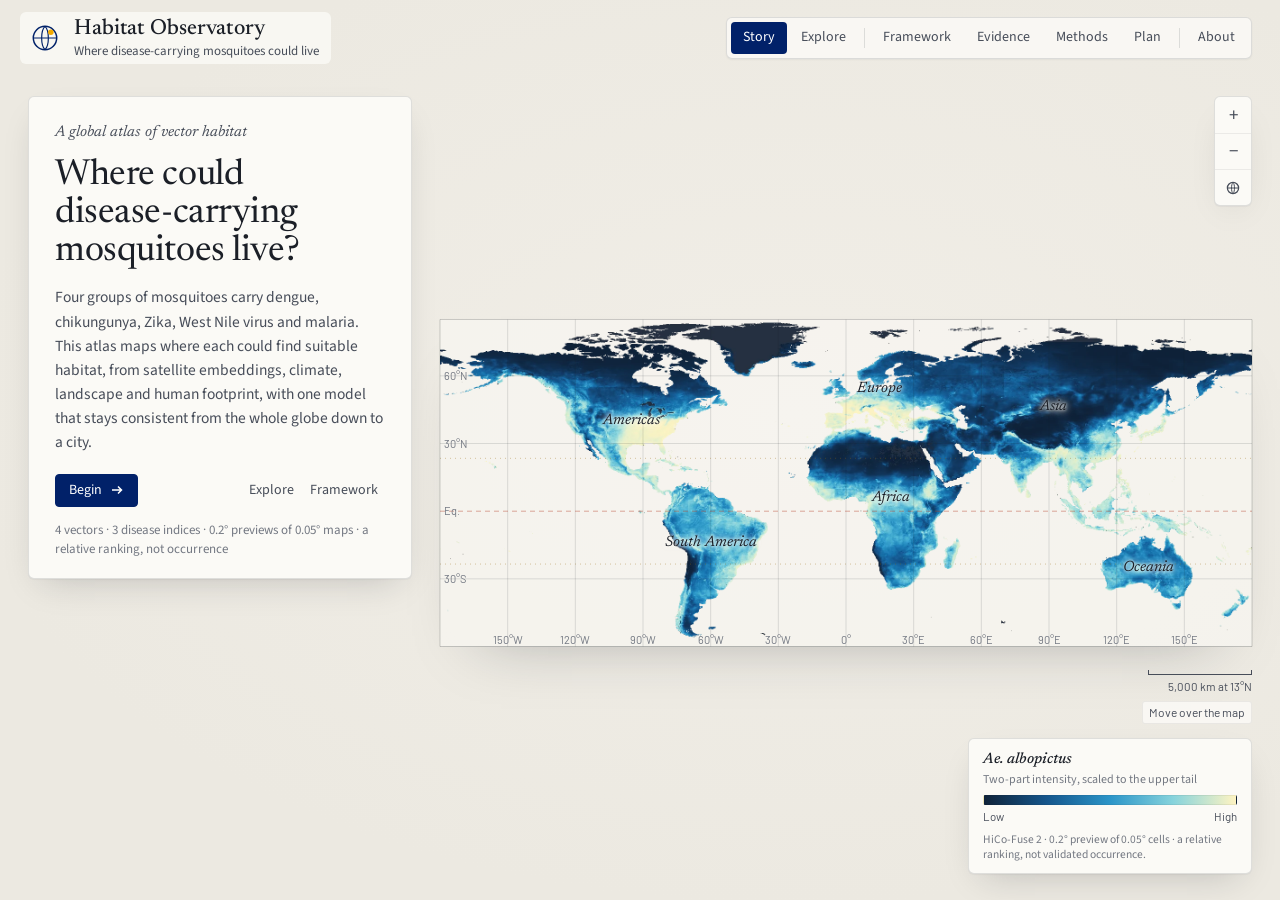
==== commit 6a9b35ca: "Publish the 18 November benchmark on the Plan page Add a Completed runs section (environment, AlphaE" ====
--- a/index.html
+++ b/index.html
@@ -235,7 +235,7 @@
           <article class="card status"><span class="chip mixed">Not established</span><ul class="clean"><li>Calibrated probabilities in a held-out world region: log-loss is still above the forest's there.</li><li>A gain from newer encoders or sparse codes over plain AlphaEarth.</li><li>Occurrence probability: maps are relative rankings.</li></ul></article>
           <article class="card status"><span class="chip proposed">Next</span><ul class="clean"><li>Species-pool data for <i>Culex</i>, <i>Anopheles</i> and other genera (in progress).</li><li>Separate habitat from observation and detection with survey data.</li><li>A locked 2025 validation cohort before any further claim.</li></ul></article>
         </div>
-        <p class="note plan-link">Every planned experiment, report-derived score and access gap is listed in the <a href="#plan">research plan</a>.</p>
+        <p class="note plan-link">The 18 November benchmark of environment, AlphaEarth and fusion across four learners, plus every report-derived score, planned experiment and access gap, is on the <a href="#plan">research plan</a> page.</p>
       </section>
     </div>
   </div>
@@ -471,33 +471,85 @@
   <div class="page" id="page-plan" hidden>
     <div class="wrap">
       <div class="page-head">
-        <span class="kicker"><span class="n">Plan</span><span class="chap">Research handoff · 17 November 2026</span></span>
-        <h1>What is finished, what is reported, and what is still to run</h1>
-        <p class="lede">Every number on this site has one of four statuses. Completed runs come from the project code repository. Report-derived scores come from the 6 November project report and have not been reproduced, because the frozen feature tables and split IDs were not recovered. Handoff checks are small verifications completed on 17 November. Planned experiments have no results yet.</p>
-        <p class="jump"><a href="#status-board">Status</a><a href="#matrix">Experiment matrix</a><a href="#report">Report-derived</a><a href="#checks">Handoff checks</a><a href="#priorities">Planned</a><a href="#gaps">Blocked</a></p>
+        <span class="kicker"><span class="n">Plan</span><span class="chap">Research handoff · 17 November 2026 · benchmark run 18 November 2026</span></span>
+        <h1>What the new benchmark shows, what is reported, and what is still to run</h1>
+        <p class="lede" id="plan-lede">Every number on this site has one of four statuses. Completed runs come from the project code repository, including the 18 November benchmark on the recovered 1,601-site cohort. Report-derived scores come from the 6 November project report and have not been reproduced on its original split IDs. Handoff checks are small verifications completed on 17 November. Planned experiments have no results yet, and each one names what it waits on.</p>
+        <p class="jump"><a href="#benchmark">New benchmark</a><a href="#status-board">Status</a><a href="#matrix">Experiment matrix</a><a href="#report">Report-derived</a><a href="#checks">Handoff checks</a><a href="#priorities">Planned</a><a href="#gaps">Blocked</a></p>
       </div>
 
+      <section class="section" id="benchmark">
+        <div class="section-head">
+          <span class="kicker"><span class="n">01</span><span class="chap">New benchmark · 18 November 2026</span><span class="ev ev-done">Completed runs</span></span>
+          <h2>Environment, embeddings and their fusion, tested on one locked protocol</h2>
+          <p>Presence vs other-mosquito background for <i>Ae. albopictus</i>, recovered 1,601-site 2024 cohort, every model fitted under the same nested, buffered spatial folds. A new analysis on new EPSG:6933 blocks, not a reproduction of the report's split IDs.</p>
+        </div>
+        <div class="figs-row" id="bm-figs"></div>
+        <div class="card">
+          <div class="card-top"><span>What the runs show</span><span class="ev ev-done">Completed runs</span></div>
+          <ul class="clean bm-findings" id="bm-findings"></ul>
+        </div>
+        <div class="two">
+          <div class="card">
+            <div class="card-top"><span>Paired differences · spatial blocks</span><div class="seg" id="bm-pair-seg"></div></div>
+            <p class="note" style="margin-top:0">ΔAP of the second model minus the first on the same sites, with a 95% paired block-cluster bootstrap interval (1,000 replicates, mean of seeds 42 and 202). Filled dots: interval excludes zero.</p>
+            <div class="chart" id="bm-paired"></div>
+          </div>
+          <div class="card">
+            <div class="card-top"><span>Ablation · remove one group from the 105-feature fusion</span><div class="seg" id="bm-abl-seg"></div></div>
+            <p class="note" style="margin-top:0">ΔAP after removing the group (negative = the group was helping). Same folds, same tuning grid, same sites.</p>
+            <div class="chart" id="bm-ablation"></div>
+          </div>
+        </div>
+        <div class="card">
+          <div class="card-top"><span>Transfer · AUC by holdout design</span><div class="seg" id="bm-tr-seg"></div></div>
+          <div class="legend" id="bm-tr-legend"></div>
+          <div class="chart" id="bm-transfer"></div>
+          <p class="note">AUC is used here because prevalence differs between designs (46% in the cohort, 36% in the Austrian survey), so AP values cannot be compared across them. The survey endpoint is egg detection vs non-detection over sampled 2024 visits; models were trained without any Austrian rows.</p>
+        </div>
+        <div class="two">
+          <div class="card">
+            <div class="card-top"><span>Leave one region out · AUC and AP</span><span class="ev ev-done">Completed runs</span></div>
+            <div class="table-wrap"><table class="bm-region" id="bm-region"></table></div>
+            <p class="note">Each region is held out in turn and predicted by models trained on the rest (20 km buffer). Africa and West Asia (18 sites) stay in training only.</p>
+          </div>
+          <div class="card">
+            <div class="card-top"><span>Not run, skipped or blocked</span><span class="ev ev-blocked">Blocked</span></div>
+            <ul class="clean small-list" id="bm-failed"></ul>
+          </div>
+        </div>
+        <div class="two">
+          <div class="card">
+            <div class="card-top"><span>How to read these numbers</span></div>
+            <ul class="clean small-list" id="bm-caveats"></ul>
+          </div>
+          <div class="card">
+            <div class="card-top"><span>Reproducibility</span></div>
+            <ul class="clean small-list" id="bm-repro"></ul>
+          </div>
+        </div>
+      </section>
+
       <section class="section" id="status-board">
-        <div class="section-head"><span class="kicker"><span class="n">01</span><span class="chap">Evidence status</span></span><h2>Four kinds of claim, kept apart</h2></div>
+        <div class="section-head"><span class="kicker"><span class="n">02</span><span class="chap">Evidence status</span></span><h2>Four kinds of claim, kept apart</h2></div>
         <div class="status-board" id="status-board-grid"></div>
       </section>
 
       <section class="section" id="matrix">
         <div class="section-head">
-          <span class="kicker"><span class="n">02</span><span class="chap">Experiment matrix</span><span class="ev ev-mixed">Report-derived + planned</span></span>
-          <h2>Representations × learners: reported cells and planned cells</h2>
-          <p>Presence vs other-mosquito background for <i>Ae. albopictus</i>, 1,601 sites. Filled cells show the report's development AP (mean over spatial folds). Outlined cells are planned re-runs (P1) or new representation tests (P2). Empty cells are not in the plan.</p>
+          <span class="kicker"><span class="n">03</span><span class="chap">Experiment matrix</span><span class="ev ev-mixed">Completed + report-derived + planned</span></span>
+          <h2>Representations × learners: new runs, reported values and what is still planned</h2>
+          <p>Presence vs other-mosquito background for <i>Ae. albopictus</i>, 1,601 sites. Green cells are the 18 November runs: mean AP over 6 held-out spatial folds ± fold SD, with the report's value beneath for reference. Outlined cells are still planned. Empty cells are not in the plan.</p>
         </div>
         <div class="card">
-          <div class="matrix-legend"><span><i class="m-rep"></i>Report-derived AP · not reproduced</span><span><i class="m-plan"></i>Planned · no result yet</span><span><i class="m-both"></i>Reported, re-run planned</span></div>
+          <div class="matrix-legend"><span><i class="m-done"></i>New run, 18 Nov · AP ± fold SD</span><span><i class="m-done" style="box-shadow:inset 0 0 0 2px var(--ok)"></i>Within 0.02 AP of the best</span><span><i class="m-rep"></i>Report-derived only</span><span><i class="m-plan"></i>Planned · no result yet</span></div>
           <div class="table-wrap"><table class="matrix" id="matrix-table"></table></div>
-          <p class="note">AP ranks presences above background under this sampling design; 0.81 is not 81% accuracy. Top models are near-ties. P1 re-runs on new EPSG:6933 blocks will be a new analysis unless the original split IDs are recovered.</p>
+          <p class="note">AP ranks presences above background under this sampling design (prevalence 46%); 0.81 is not 81% accuracy. New and report values use different spatial blocks and a pre-amendment feature snapshot, so their differences are not a reproduction test. MaxEnt here is the elapid Python implementation, not R maxnet.</p>
         </div>
       </section>
 
       <section class="section" id="report">
         <div class="section-head">
-          <span class="kicker"><span class="n">03</span><span class="chap">Report-derived</span><span class="ev ev-report">Report-derived · not reproduced</span></span>
+          <span class="kicker"><span class="n">04</span><span class="chap">Report-derived</span><span class="ev ev-report">Report-derived · not reproduced</span></span>
           <h2>What the 6 November report says, with its denominators</h2>
           <p id="report-caveat"></p>
         </div>
@@ -517,7 +569,7 @@
 
       <section class="section" id="checks">
         <div class="section-head">
-          <span class="kicker"><span class="n">04</span><span class="chap">Handoff checks</span><span class="ev ev-check">Handoff · 17 Nov 2026</span></span>
+          <span class="kicker"><span class="n">05</span><span class="chap">Handoff checks</span><span class="ev ev-check">Handoff · 17 Nov 2026</span></span>
           <h2>Small checks completed on 17 November</h2>
           <p>Source downloads, adapters and synthetic tests. None of them is a new benchmark result.</p>
         </div>
@@ -526,7 +578,7 @@
 
       <section class="section" id="priorities">
         <div class="section-head">
-          <span class="kicker"><span class="n">05</span><span class="chap">Planned</span><span class="ev ev-plan">Planned · no results</span></span>
+          <span class="kicker"><span class="n">06</span><span class="chap">Planned</span><span class="ev ev-plan">Planned · no results</span></span>
           <h2>Six priorities, in order</h2>
           <p>Each one changes a single axis and has to pass the recovery gate (P0) before it can claim a reproduction.</p>
         </div>
@@ -535,7 +587,7 @@
 
       <section class="section" id="gaps">
         <div class="section-head">
-          <span class="kicker"><span class="n">06</span><span class="chap">Blocked</span><span class="ev ev-blocked">Blocked</span></span>
+          <span class="kicker"><span class="n">07</span><span class="chap">Blocked</span><span class="ev ev-blocked">Blocked</span></span>
           <h2>Access gaps and what they block</h2>
         </div>
         <div class="gap-grid" id="gap-grid"></div>
@@ -569,10 +621,10 @@
     </ul>
     <h3>Four kinds of evidence</h3>
     <table>
-      <tr><td><span class="ev ev-done">Completed runs</span></td><td>Benchmarks run in the project code repository; aggregate tables only.</td></tr>
+      <tr><td><span class="ev ev-done">Completed runs</span></td><td>Benchmarks run in the project code repository, including the 18 November 2026 benchmark; aggregate tables only.</td></tr>
       <tr><td><span class="ev ev-report">Report-derived</span></td><td>Scores from the 6 November project report, not reproduced since.</td></tr>
       <tr><td><span class="ev ev-check">Handoff check</span></td><td>Downloads, adapters and tests completed on 17 November 2026.</td></tr>
-      <tr><td><span class="ev ev-plan">Planned</span></td><td>Designed experiments with no results yet; some are blocked on access.</td></tr>
+      <tr><td><span class="ev ev-plan">Planned</span></td><td>Next experiments, not yet run. Each one names what it waits on (data access, accounts or encoder environments).</td></tr>
     </table>
     <h3>Data policy</h3>
     <p>No raw occurrence or surveillance records, site coordinates, per-site or per-cell predictions, or credentials are published. Original datasets keep their licences. Larger research files are kept in the project Drive.</p>
--- a/assets/site.css
+++ b/assets/site.css
@@ -530,6 +530,15 @@
 .mc b { font-family: var(--num); font-weight: 500; font-size: 16px; color: #2C4A6E; font-variant-numeric: tabular-nums; }
 .mc.m-plan span, .mc.m-both span { color: var(--mid); font-weight: 600; }
 .mc.empty { color: rgba(27, 31, 39, .25); }
+.m-done { background: var(--ok-bg); border: 1px solid rgba(46, 107, 58, .4); }
+.mc.m-done b { color: var(--ok); }
+.mc.m-done span { color: var(--ok); font-family: var(--num); font-size: 11.5px; }
+.mc.m-done small { color: #3F5F86; font-size: 11px; }
+.mc.m-done.top { box-shadow: inset 0 0 0 2px var(--ok); }
+.bm-findings li { margin: 8px 0; }
+.bm-findings b { color: var(--ink); }
+table.bm-region td small { font-size: 11.5px; }
+.card-top .seg { font-weight: 400; }
 .check-grid { display: grid; grid-template-columns: repeat(3, minmax(0, 1fr)); gap: 14px; }
 .check { background: var(--card); border: 1px solid var(--rule); border-left: 3px solid var(--navy); border-radius: 6px; padding: 14px 16px; }
 .check b { display: block; font-family: var(--num); font-weight: 300; font-size: 28px; line-height: 1.1; color: var(--navy); }
@@ -541,6 +550,9 @@
 .prio header { display: flex; justify-content: space-between; align-items: center; gap: 8px; }
 .prio .pid { font-family: var(--num); font-weight: 500; font-size: 22px; color: var(--gold-t); }
 .prio.blocked .pid { color: var(--bad); }
+.prio.done { border: 1px solid rgba(46, 107, 58, .4); border-left: 3px solid var(--ok); background: var(--card); }
+.prio.done .pid { color: var(--ok); }
+.prio.partial { border-style: solid; border-color: var(--rule); border-left: 3px solid var(--gold); background: var(--card); }
 .prio h3 { font-family: var(--serif); font-weight: 500; font-size: 18px; }
 .prio .q { font-family: var(--serif); font-style: italic; font-size: 15px; color: var(--ink-2); line-height: 1.4; }
 .prio ul { margin: 0; padding-left: 16px; }
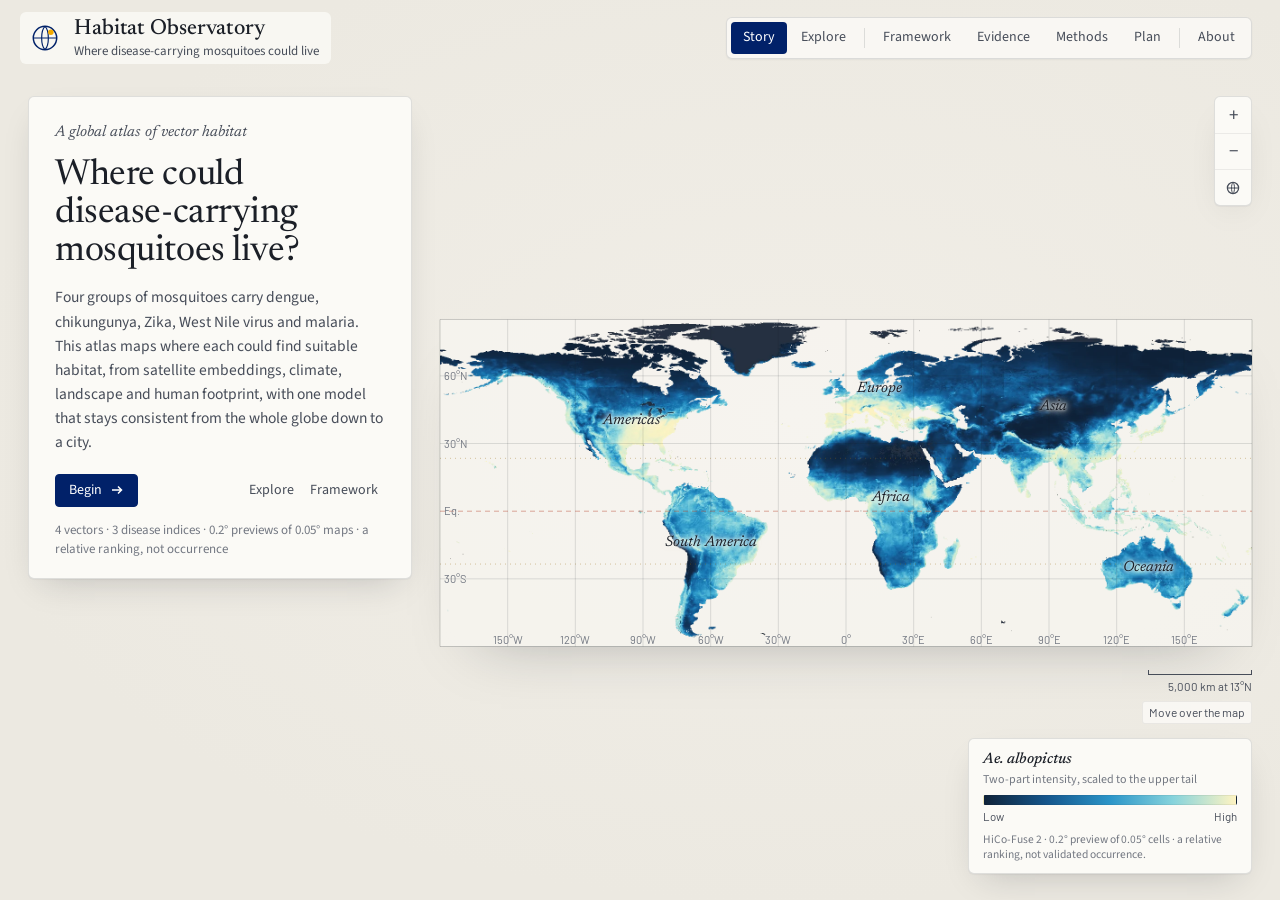
==== commit eaf59581: "Add exact-fold reproduction, TESSERA, MLP and 2025 holdout to the Plan page New section: the report'" ====
--- a/index.html
+++ b/index.html
@@ -471,16 +471,16 @@
   <div class="page" id="page-plan" hidden>
     <div class="wrap">
       <div class="page-head">
-        <span class="kicker"><span class="n">Plan</span><span class="chap">Research handoff · 17 November 2026 · benchmark run 18 November 2026</span></span>
+        <span class="kicker"><span class="n">Plan</span><span class="chap">Research handoff · 17 November 2026 · runs 18–19 November 2026</span></span>
         <h1>What the new benchmark shows, what is reported, and what is still to run</h1>
-        <p class="lede" id="plan-lede">Every number on this site has one of four statuses. Completed runs come from the project code repository, including the 18 November benchmark on the recovered 1,601-site cohort. Report-derived scores come from the 6 November project report and have not been reproduced on its original split IDs. Handoff checks are small verifications completed on 17 November. Planned experiments have no results yet, and each one names what it waits on.</p>
-        <p class="jump"><a href="#benchmark">New benchmark</a><a href="#status-board">Status</a><a href="#matrix">Experiment matrix</a><a href="#report">Report-derived</a><a href="#checks">Handoff checks</a><a href="#priorities">Planned</a><a href="#gaps">Blocked</a></p>
+        <p class="lede" id="plan-lede">Every number on this site has one of four statuses. Completed runs come from the project code repository, including the 18 November benchmark on the recovered 1,601-site cohort. The 6 November report’s 12 benchmark configurations are now reproduced exactly on its frozen folds; its other scores stay labelled report-derived. Handoff checks are small verifications completed on 17 November. Planned experiments have no results yet, and each one names what it waits on.</p>
+        <p class="jump"><a href="#benchmark">New benchmark</a><a href="#reproduction">Reproduction · TESSERA · 2025</a><a href="#status-board">Status</a><a href="#matrix">Experiment matrix</a><a href="#report">Report-derived</a><a href="#checks">Handoff checks</a><a href="#priorities">Planned</a><a href="#gaps">Blocked</a></p>
       </div>
 
       <section class="section" id="benchmark">
         <div class="section-head">
           <span class="kicker"><span class="n">01</span><span class="chap">New benchmark · 18 November 2026</span><span class="ev ev-done">Completed runs</span></span>
-          <h2>Environment, embeddings and their fusion, tested on one locked protocol</h2>
+          <h2>Environment, embeddings and their fusion under four holdout designs</h2>
           <p>Presence vs other-mosquito background for <i>Ae. albopictus</i>, recovered 1,601-site 2024 cohort, every model fitted under the same nested, buffered spatial folds. A new analysis on new EPSG:6933 blocks, not a reproduction of the report's split IDs.</p>
         </div>
         <div class="figs-row" id="bm-figs"></div>
@@ -529,27 +529,62 @@
         </div>
       </section>
 
+      <section class="section" id="reproduction">
+        <div class="section-head">
+          <span class="kicker"><span class="n">02</span><span class="chap">Exact reproduction and new experiments · 19 November 2026</span><span class="ev ev-done">Completed runs</span></span>
+          <h2>The report reproduced on its own folds, then extended to TESSERA, MLPs and 2025 outcomes</h2>
+          <p>The frozen split IDs, protocol and original out-of-fold scores of all 72 fold × model jobs were recovered from the project Drive. Every result here uses those exact folds, or trains on the full 2024 cohort and scores 2025 outcomes.</p>
+        </div>
+        <div class="figs-row" id="rx-figs"></div>
+        <div class="card">
+          <div class="card-top"><span>What the 19 November runs show</span><span class="ev ev-done">Completed runs</span></div>
+          <ul class="clean bm-findings" id="rx-findings"></ul>
+        </div>
+        <div class="two">
+          <div class="card">
+            <div class="card-top"><span>Reproduction of the 12 reported configurations</span><span class="ev ev-done">Exact folds</span></div>
+            <div class="table-wrap"><table id="rx-repro"></table></div>
+            <p class="note">“Verified” recomputes the report’s AP from the original stored predictions. “Refit” retrains here on the same folds with the rebuilt features (WorldPop amendment applied). MaxNet was fitted in R; it is verified, not refit.</p>
+          </div>
+          <div class="card">
+            <div class="card-top"><span>MLP re-run, 10 seeds per model</span><span class="ev ev-done">Exact folds</span></div>
+            <div class="table-wrap"><table id="rx-mlp"></table></div>
+            <p class="note">Recovered MLP protocol: adam, early stopping, [32,16] or [64,32] hidden units, and a stacked [4] meta-learner for late fusion. The original late-fusion score sits at the top of the seed range, so that design is unstable rather than reliably better.</p>
+          </div>
+        </div>
+        <div class="card">
+          <div class="card-top"><span>TESSERA 128-D vs AlphaEarth 64-D (P2) · paired ΔAP on the frozen folds</span><span class="ev ev-done">Completed runs</span></div>
+          <p class="note" style="margin-top:0">TESSERA v1 2024 annual embeddings, 500 m circle means read from the public mirror for all 1,601 sites. Logistic head with C 0.1 / 1 chosen on the frozen inner folds, RF as a nonlinear check; 95% interval from a 150 km block bootstrap. Filled dots: interval excludes zero.</p>
+          <div class="chart" id="rx-p2"></div>
+        </div>
+        <div class="card">
+          <div class="card-top"><span>Temporal holdout · trained on 2024, scored on 2025 outcomes</span><div class="seg" id="rx-tr-seg"></div></div>
+          <div class="table-wrap"><table id="rx-transfer"></table></div>
+          <p class="note" id="rx-transfer-note"></p>
+        </div>
+      </section>
+
       <section class="section" id="status-board">
-        <div class="section-head"><span class="kicker"><span class="n">02</span><span class="chap">Evidence status</span></span><h2>Four kinds of claim, kept apart</h2></div>
+        <div class="section-head"><span class="kicker"><span class="n">03</span><span class="chap">Evidence status</span></span><h2>Four kinds of claim, kept apart</h2></div>
         <div class="status-board" id="status-board-grid"></div>
       </section>
 
       <section class="section" id="matrix">
         <div class="section-head">
-          <span class="kicker"><span class="n">03</span><span class="chap">Experiment matrix</span><span class="ev ev-mixed">Completed + report-derived + planned</span></span>
+          <span class="kicker"><span class="n">04</span><span class="chap">Experiment matrix</span><span class="ev ev-mixed">Completed + planned</span></span>
           <h2>Representations × learners: new runs, reported values and what is still planned</h2>
-          <p>Presence vs other-mosquito background for <i>Ae. albopictus</i>, 1,601 sites. Green cells are the 18 November runs: mean AP over 6 held-out spatial folds ± fold SD, with the report's value beneath for reference. Outlined cells are still planned. Empty cells are not in the plan.</p>
-        </div>
-        <div class="card">
-          <div class="matrix-legend"><span><i class="m-done"></i>New run, 18 Nov · AP ± fold SD</span><span><i class="m-done" style="box-shadow:inset 0 0 0 2px var(--ok)"></i>Within 0.02 AP of the best</span><span><i class="m-rep"></i>Report-derived only</span><span><i class="m-plan"></i>Planned · no result yet</span></div>
+          <p>Presence vs other-mosquito background for <i>Ae. albopictus</i>, 1,601 sites. Green cells are runs on the report’s frozen spatial folds (mean AP over 6 folds ± fold SD, or the 10-seed range for MLPs), with the report’s value beneath. Outlined cells are still planned; empty cells are not in the plan.</p>
+        </div>
+        <div class="card">
+          <div class="matrix-legend"><span><i class="m-done"></i>Run on the frozen folds · AP ± fold SD</span><span><i class="m-done" style="box-shadow:inset 0 0 0 2px var(--ok)"></i>Within 0.02 AP of the best</span><span><i class="m-rep"></i>Report-derived only</span><span><i class="m-plan"></i>Planned · no result yet</span></div>
           <div class="table-wrap"><table class="matrix" id="matrix-table"></table></div>
-          <p class="note">AP ranks presences above background under this sampling design (prevalence 46%); 0.81 is not 81% accuracy. New and report values use different spatial blocks and a pre-amendment feature snapshot, so their differences are not a reproduction test. MaxEnt here is the elapid Python implementation, not R maxnet.</p>
+          <p class="note">AP ranks presences above background under this sampling design (prevalence 46%); 0.81 is not 81% accuracy. MaxNet cells are the report’s R maxnet predictions recomputed from the stored scores (“verified”), not refit. TESSERA cells are new experiments with no report value.</p>
         </div>
       </section>
 
       <section class="section" id="report">
         <div class="section-head">
-          <span class="kicker"><span class="n">04</span><span class="chap">Report-derived</span><span class="ev ev-report">Report-derived · not reproduced</span></span>
+          <span class="kicker"><span class="n">05</span><span class="chap">Report-derived</span><span class="ev ev-report">Report-derived · benchmark since reproduced</span></span>
           <h2>What the 6 November report says, with its denominators</h2>
           <p id="report-caveat"></p>
         </div>
@@ -569,7 +604,7 @@
 
       <section class="section" id="checks">
         <div class="section-head">
-          <span class="kicker"><span class="n">05</span><span class="chap">Handoff checks</span><span class="ev ev-check">Handoff · 17 Nov 2026</span></span>
+          <span class="kicker"><span class="n">06</span><span class="chap">Handoff checks</span><span class="ev ev-check">Handoff · 17 Nov 2026</span></span>
           <h2>Small checks completed on 17 November</h2>
           <p>Source downloads, adapters and synthetic tests. None of them is a new benchmark result.</p>
         </div>
@@ -578,7 +613,7 @@
 
       <section class="section" id="priorities">
         <div class="section-head">
-          <span class="kicker"><span class="n">06</span><span class="chap">Planned</span><span class="ev ev-plan">Planned · no results</span></span>
+          <span class="kicker"><span class="n">07</span><span class="chap">Planned</span><span class="ev ev-plan">Planned · no results</span></span>
           <h2>Six priorities, in order</h2>
           <p>Each one changes a single axis and has to pass the recovery gate (P0) before it can claim a reproduction.</p>
         </div>
@@ -587,7 +622,7 @@
 
       <section class="section" id="gaps">
         <div class="section-head">
-          <span class="kicker"><span class="n">07</span><span class="chap">Blocked</span><span class="ev ev-blocked">Blocked</span></span>
+          <span class="kicker"><span class="n">08</span><span class="chap">Blocked</span><span class="ev ev-blocked">Blocked</span></span>
           <h2>Access gaps and what they block</h2>
         </div>
         <div class="gap-grid" id="gap-grid"></div>
@@ -622,7 +657,7 @@
     <h3>Four kinds of evidence</h3>
     <table>
       <tr><td><span class="ev ev-done">Completed runs</span></td><td>Benchmarks run in the project code repository, including the 18 November 2026 benchmark; aggregate tables only.</td></tr>
-      <tr><td><span class="ev ev-report">Report-derived</span></td><td>Scores from the 6 November project report, not reproduced since.</td></tr>
+      <tr><td><span class="ev ev-report">Report-derived</span></td><td>Scores from the 6 November project report. Its 12-configuration benchmark and NEON 2025 diagnostic were reproduced on 19 November; other report values are not.</td></tr>
       <tr><td><span class="ev ev-check">Handoff check</span></td><td>Downloads, adapters and tests completed on 17 November 2026.</td></tr>
       <tr><td><span class="ev ev-plan">Planned</span></td><td>Next experiments, not yet run. Each one names what it waits on (data access, accounts or encoder environments).</td></tr>
     </table>
--- a/assets/site.css
+++ b/assets/site.css
@@ -538,6 +538,7 @@
 .bm-findings li { margin: 8px 0; }
 .bm-findings b { color: var(--ink); }
 table.bm-region td small { font-size: 11.5px; }
+tr.hl td { background: var(--ok-bg); font-weight: 600; }
 .card-top .seg { font-weight: 400; }
 .check-grid { display: grid; grid-template-columns: repeat(3, minmax(0, 1fr)); gap: 14px; }
 .check { background: var(--card); border: 1px solid var(--rule); border-left: 3px solid var(--navy); border-radius: 6px; padding: 14px 16px; }
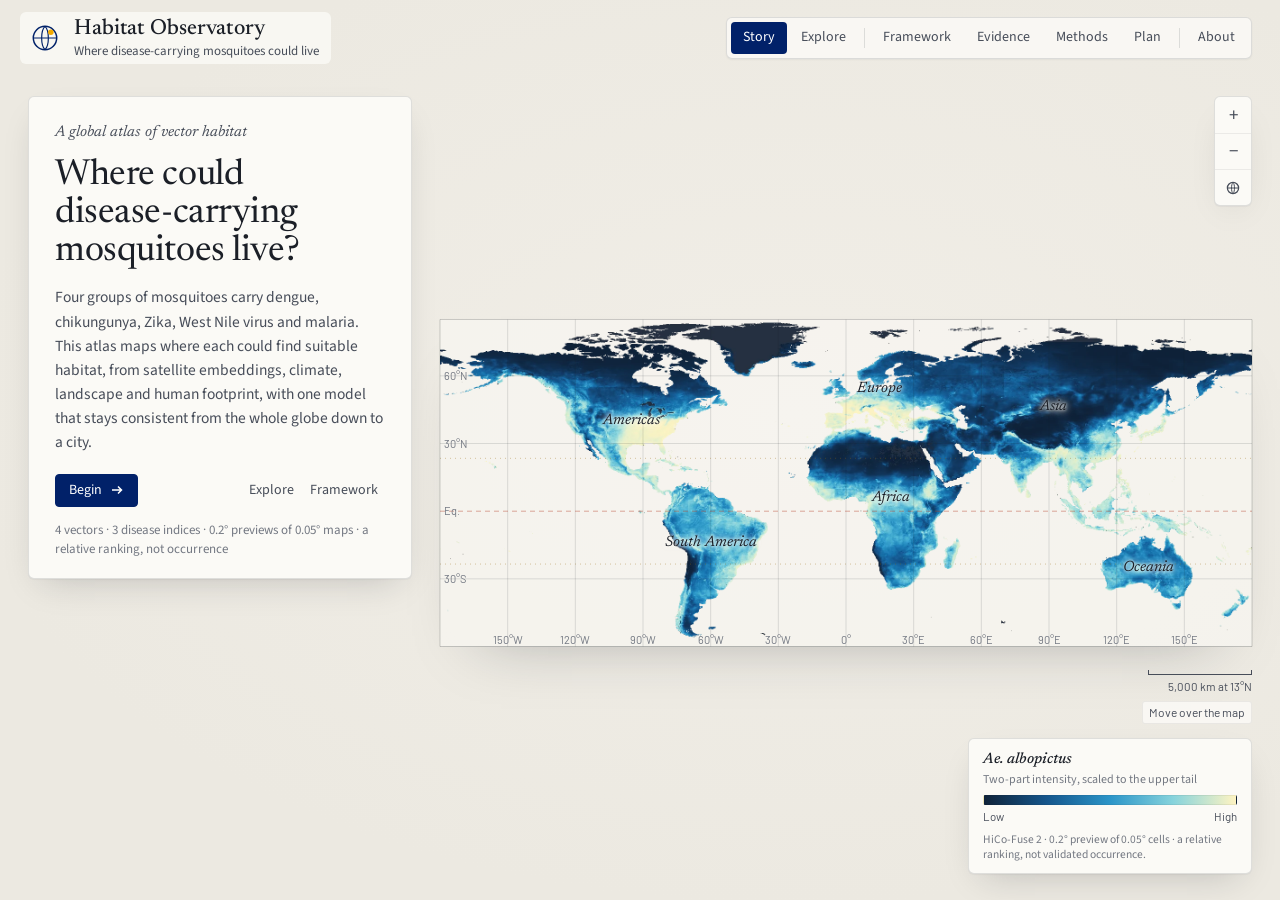
==== commit 8e749ab6: "Add the remaining themes to the Plan page: R MaxNet, rebuilt maps, P3-P5 R maxnet refit on the froze" ====
--- a/index.html
+++ b/index.html
@@ -473,11 +473,11 @@
       <div class="page-head">
         <span class="kicker"><span class="n">Plan</span><span class="chap">Research handoff · 17 November 2026 · runs 18–19 November 2026</span></span>
         <h1>What the new benchmark shows, what is reported, and what is still to run</h1>
-        <p class="lede" id="plan-lede">Every number on this site has one of four statuses. Completed runs come from the project code repository, including the 18 November benchmark on the recovered 1,601-site cohort. The 6 November report’s 12 benchmark configurations are now reproduced exactly on its frozen folds; its other scores stay labelled report-derived. Handoff checks are small verifications completed on 17 November. Planned experiments have no results yet, and each one names what it waits on.</p>
-        <p class="jump"><a href="#benchmark">New benchmark</a><a href="#reproduction">Reproduction · TESSERA · 2025</a><a href="#status-board">Status</a><a href="#matrix">Experiment matrix</a><a href="#report">Report-derived</a><a href="#checks">Handoff checks</a><a href="#priorities">Planned</a><a href="#gaps">Blocked</a></p>
+        <p class="lede" id="plan-lede">Every number on this site has one of four statuses. Completed runs come from the project code repository, including the 18 November benchmark on the recovered 1,601-site cohort. The 6 November report’s 12 benchmark configurations are now reproduced exactly on its frozen folds; its other scores stay labelled report-derived. The remaining themes (R MaxNet, rebuilt maps, P3 ablations, P4 surveys and P5 dengue) were run on 19 November. Handoff checks are small verifications completed on 17 November. What still cannot run is listed with the account or data it waits on.</p>
+        <p class="jump"><a href="#new-benchmark">New benchmark</a><a href="#reproduction">Reproduction · TESSERA · 2025</a><a href="#themes">MaxNet · maps · P3–P5</a><a href="#status-board">Status</a><a href="#matrix">Experiment matrix</a><a href="#report">Report-derived</a><a href="#checks">Handoff checks</a><a href="#priorities">Planned</a><a href="#gaps">Blocked</a></p>
       </div>
 
-      <section class="section" id="benchmark">
+      <section class="section" id="new-benchmark">
         <div class="section-head">
           <span class="kicker"><span class="n">01</span><span class="chap">New benchmark · 18 November 2026</span><span class="ev ev-done">Completed runs</span></span>
           <h2>Environment, embeddings and their fusion under four holdout designs</h2>
@@ -564,14 +564,72 @@
         </div>
       </section>
 
+      <section class="section" id="themes">
+        <div class="section-head">
+          <span class="kicker"><span class="n">03</span><span class="chap">Remaining themes · 19 November 2026</span><span class="ev ev-done">Completed runs</span></span>
+          <h2>MaxNet refit, rebuilt maps, feature ablations, occupancy and dengue</h2>
+          <p>The last open items of the plan, run on the report’s frozen folds where the question is about the benchmark, and on new public survey and surveillance data where it is not. Every input is public; where an Earth Engine-only product was unavailable, the substitute is named.</p>
+        </div>
+        <div class="figs-row" id="th-figs"></div>
+        <div class="card">
+          <div class="card-top"><span>What the remaining runs show</span><span class="ev ev-done">Completed runs</span></div>
+          <ul class="clean bm-findings" id="th-findings"></ul>
+        </div>
+        <div class="card">
+          <div class="card-top"><span>Rebuilt 2024 relative-suitability surfaces</span><span class="ev ev-done">Rebuilt from public inputs</span></div>
+          <div class="seg" id="th-map-seg"></div>
+          <figure class="th-map"><img id="th-map-img" alt="" width="1440" height="600" loading="lazy"><figcaption id="th-map-cap"></figcaption></figure>
+          <div class="th-ramp" aria-hidden="true"><span>lower</span><i></i><span>higher relative suitability (percentile within map)</span></div>
+          <div class="table-wrap"><table id="th-maps"></table></div>
+          <p class="note" id="th-maps-note"></p>
+        </div>
+        <div class="card">
+          <div class="card-top"><span>P3 · Feature and support ablations · paired ΔAP on the frozen folds</span><span class="ev ev-done">Completed runs</span></div>
+          <p class="note" style="margin-top:0" id="th-p3-note"></p>
+          <div class="chart" id="th-p3"></div>
+        </div>
+        <div class="two">
+          <div class="card">
+            <div class="card-top"><span>P3 · Training fraction</span><span class="ev ev-done">Exact folds</span></div>
+            <div class="table-wrap"><table id="th-frac"></table></div>
+            <p class="note">Five stratified subsamples of every training fold per fraction; nested selection repeated inside each subsample.</p>
+          </div>
+          <div class="card">
+            <div class="card-top"><span>P4 · Occupancy from repeat ovitrap surveys, Austria 2021–2025</span><span class="ev ev-done">Completed runs</span></div>
+            <div class="table-wrap"><table id="th-occ"></table></div>
+            <p class="note" id="th-occ-note"></p>
+          </div>
+        </div>
+        <div class="card">
+          <div class="card-top"><span>P3 · Single source vs equal-N fusion</span><span class="ev ev-done">Exact folds</span></div>
+          <div class="table-wrap"><table id="th-src"></table></div>
+          <p class="note" id="th-src-note"></p>
+        </div>
+        <div class="card">
+          <div class="card-top"><span>P4 · New trap locations (first survey year)</span><span class="ev ev-done">Completed runs</span></div>
+          <div class="table-wrap"><table id="th-new"></table></div>
+          <p class="note" id="th-new-note"></p>
+        </div>
+        <div class="card">
+          <div class="card-top"><span>P5 · Dengue in Brazil, municipality × month · does habitat add to a weather + incidence model?</span><span class="ev ev-done">Completed runs</span></div>
+          <div class="table-wrap"><table id="th-p5"></table></div>
+          <p class="note" id="th-p5-note"></p>
+        </div>
+        <div class="card">
+          <div class="card-top"><span>2025 holdout, revisited · outcome-year embeddings and official R MaxNet</span><span class="ev ev-done">Completed runs</span></div>
+          <div class="table-wrap"><table id="th-yr"></table></div>
+          <p class="note" id="th-yr-note"></p>
+        </div>
+      </section>
+
       <section class="section" id="status-board">
-        <div class="section-head"><span class="kicker"><span class="n">03</span><span class="chap">Evidence status</span></span><h2>Four kinds of claim, kept apart</h2></div>
+        <div class="section-head"><span class="kicker"><span class="n">04</span><span class="chap">Evidence status</span></span><h2>Four kinds of claim, kept apart</h2></div>
         <div class="status-board" id="status-board-grid"></div>
       </section>
 
       <section class="section" id="matrix">
         <div class="section-head">
-          <span class="kicker"><span class="n">04</span><span class="chap">Experiment matrix</span><span class="ev ev-mixed">Completed + planned</span></span>
+          <span class="kicker"><span class="n">05</span><span class="chap">Experiment matrix</span><span class="ev ev-mixed">Completed + planned</span></span>
           <h2>Representations × learners: new runs, reported values and what is still planned</h2>
           <p>Presence vs other-mosquito background for <i>Ae. albopictus</i>, 1,601 sites. Green cells are runs on the report’s frozen spatial folds (mean AP over 6 folds ± fold SD, or the 10-seed range for MLPs), with the report’s value beneath. Outlined cells are still planned; empty cells are not in the plan.</p>
         </div>
@@ -584,7 +642,7 @@
 
       <section class="section" id="report">
         <div class="section-head">
-          <span class="kicker"><span class="n">05</span><span class="chap">Report-derived</span><span class="ev ev-report">Report-derived · benchmark since reproduced</span></span>
+          <span class="kicker"><span class="n">06</span><span class="chap">Report-derived</span><span class="ev ev-report">Report-derived · benchmark since reproduced</span></span>
           <h2>What the 6 November report says, with its denominators</h2>
           <p id="report-caveat"></p>
         </div>
@@ -604,7 +662,7 @@
 
       <section class="section" id="checks">
         <div class="section-head">
-          <span class="kicker"><span class="n">06</span><span class="chap">Handoff checks</span><span class="ev ev-check">Handoff · 17 Nov 2026</span></span>
+          <span class="kicker"><span class="n">07</span><span class="chap">Handoff checks</span><span class="ev ev-check">Handoff · 17 Nov 2026</span></span>
           <h2>Small checks completed on 17 November</h2>
           <p>Source downloads, adapters and synthetic tests. None of them is a new benchmark result.</p>
         </div>
@@ -613,7 +671,7 @@
 
       <section class="section" id="priorities">
         <div class="section-head">
-          <span class="kicker"><span class="n">07</span><span class="chap">Planned</span><span class="ev ev-plan">Planned · no results</span></span>
+          <span class="kicker"><span class="n">08</span><span class="chap">Planned</span><span class="ev ev-plan">Planned · no results</span></span>
           <h2>Six priorities, in order</h2>
           <p>Each one changes a single axis and has to pass the recovery gate (P0) before it can claim a reproduction.</p>
         </div>
@@ -622,7 +680,7 @@
 
       <section class="section" id="gaps">
         <div class="section-head">
-          <span class="kicker"><span class="n">08</span><span class="chap">Blocked</span><span class="ev ev-blocked">Blocked</span></span>
+          <span class="kicker"><span class="n">09</span><span class="chap">Blocked</span><span class="ev ev-blocked">Blocked</span></span>
           <h2>Access gaps and what they block</h2>
         </div>
         <div class="gap-grid" id="gap-grid"></div>
@@ -634,7 +692,7 @@
   <footer class="site-footer">
     <div class="wrap">
       <span class="footer-notice">Independent research prototype · not an official NASA product</span>
-      <p>Data: iNaturalist research-grade observations via GBIF; WorldClim, ERA5-Land, MODIS, JRC, WorldPop, GHSL, VIIRS; Google AlphaEarth Foundations 2024; Sentinel-2; Kraemer et al. (2015); NEON; Austrian AGES; AIMSurv. Original datasets keep their licenses. Only aggregate results and rendered map previews are shown; no observation coordinates.</p>
+      <p>Data: iNaturalist research-grade observations via GBIF; WorldClim, ERA5-Land, MODIS, JRC, WorldPop, GHSL, VIIRS; Google AlphaEarth Foundations 2024–2025; TESSERA; Sentinel-2 (Earth Search); NASA POWER; SatCLIP; Prithvi-EO-2.0, Clay, CROMA, SatMAE; Kraemer et al. (2015); NEON; Austrian AGES; AIMSurv; InfoDengue/Mosqlimate; IBGE. Original datasets keep their licenses. Only aggregate results and rendered map previews are shown; no observation coordinates.</p>
       <p>Code and benchmark tables: <a href="https://github.com/missa7481/NASA_Global_Habitat_Mapping" target="_blank" rel="noopener">github.com/missa7481/NASA_Global_Habitat_Mapping ↗</a> · <span id="generated"></span></p>
     </div>
   </footer>
--- a/assets/site.css
+++ b/assets/site.css
@@ -694,3 +694,11 @@
   table.matrix { min-width: 560px; }
   table.matrix td:first-child { white-space: normal; min-width: 104px; padding-left: 4px; }
 }
+
+/* remaining themes · rebuilt map previews */
+.th-map { margin: 12px 0 6px; }
+.th-map img { display: block; width: 100%; height: auto; border-radius: 6px; background: var(--paper-2); }
+.th-map figcaption { font-size: 13px; color: var(--ink-2); margin-top: 6px; }
+.th-ramp { display: flex; align-items: center; gap: 8px; font-size: 12px; color: var(--ink-3); margin: 4px 0 12px; }
+.th-ramp i { flex: 0 1 220px; height: 8px; border-radius: 4px; background: linear-gradient(90deg, #cde2fb, #9ec5f4, #6da7ec, #3987e5, #256abf, #184f95, #0d366b); }
+#th-map-seg { margin-top: 4px; }
